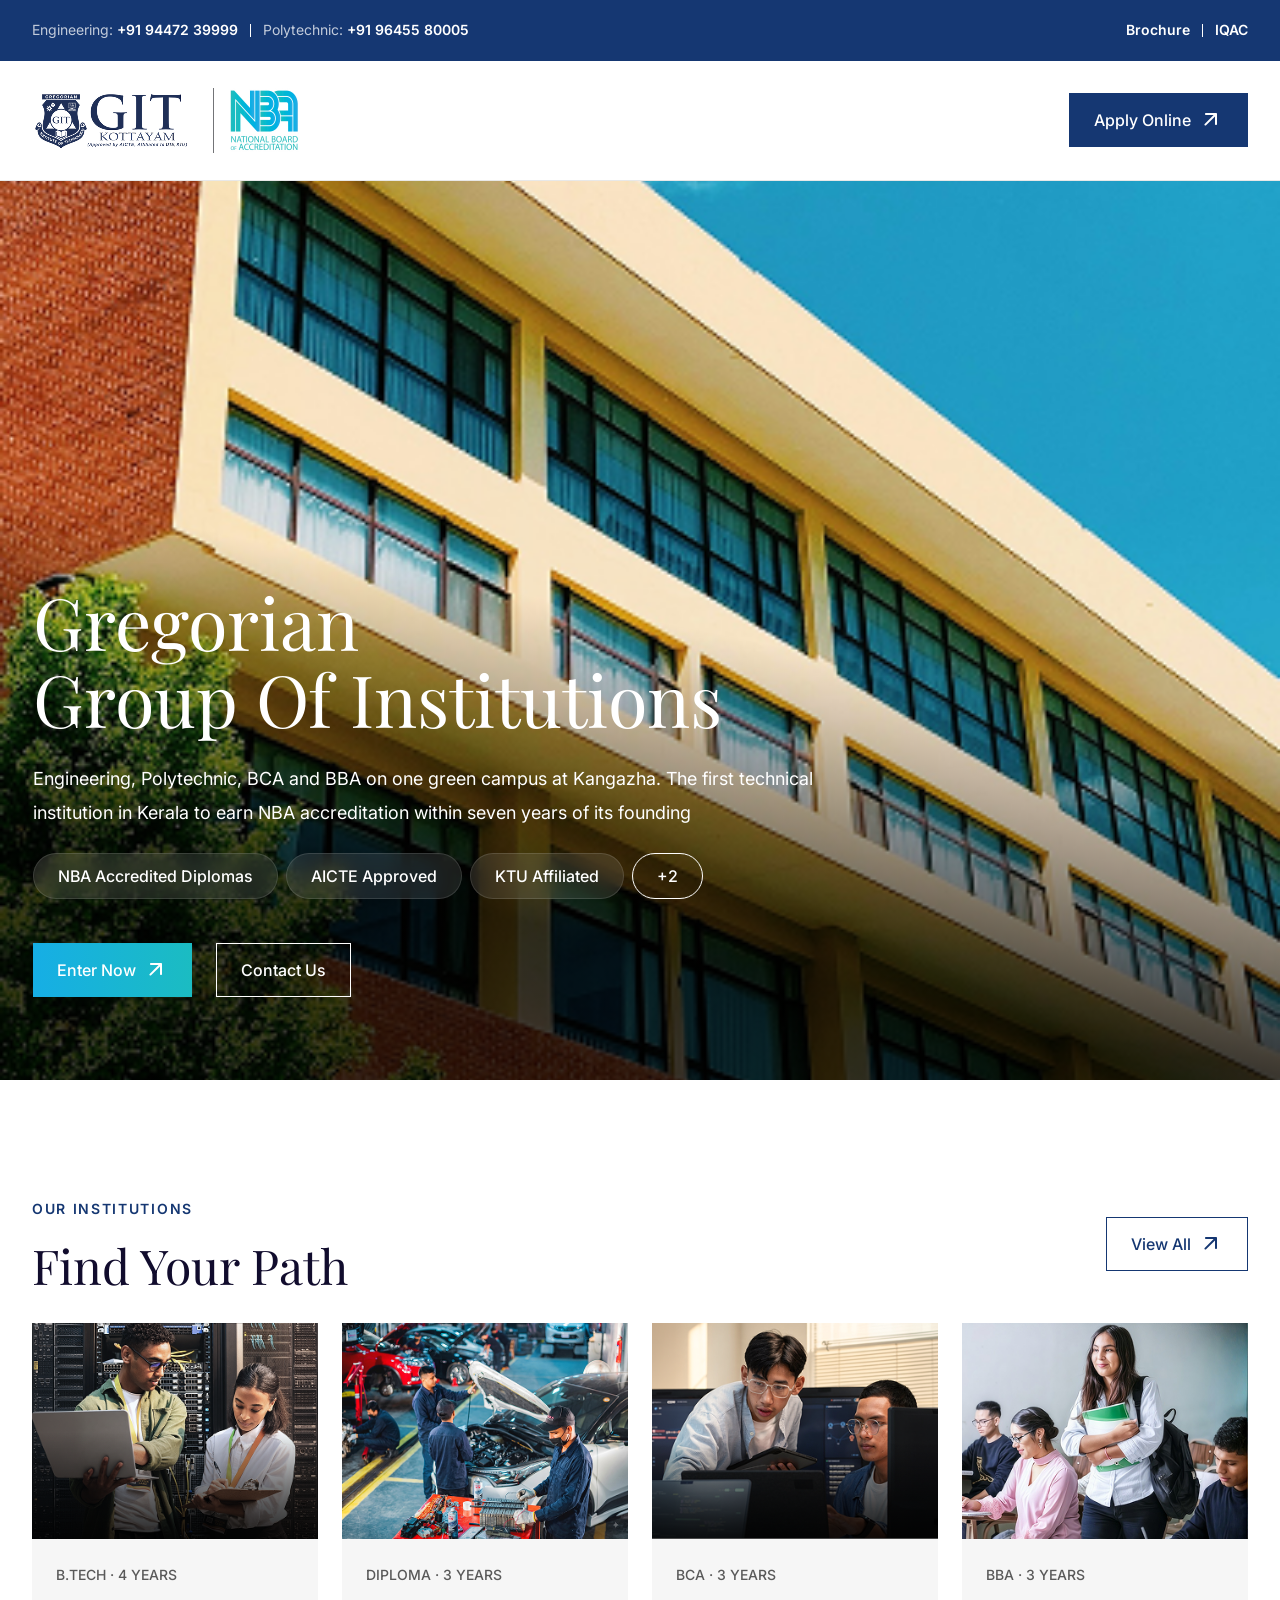
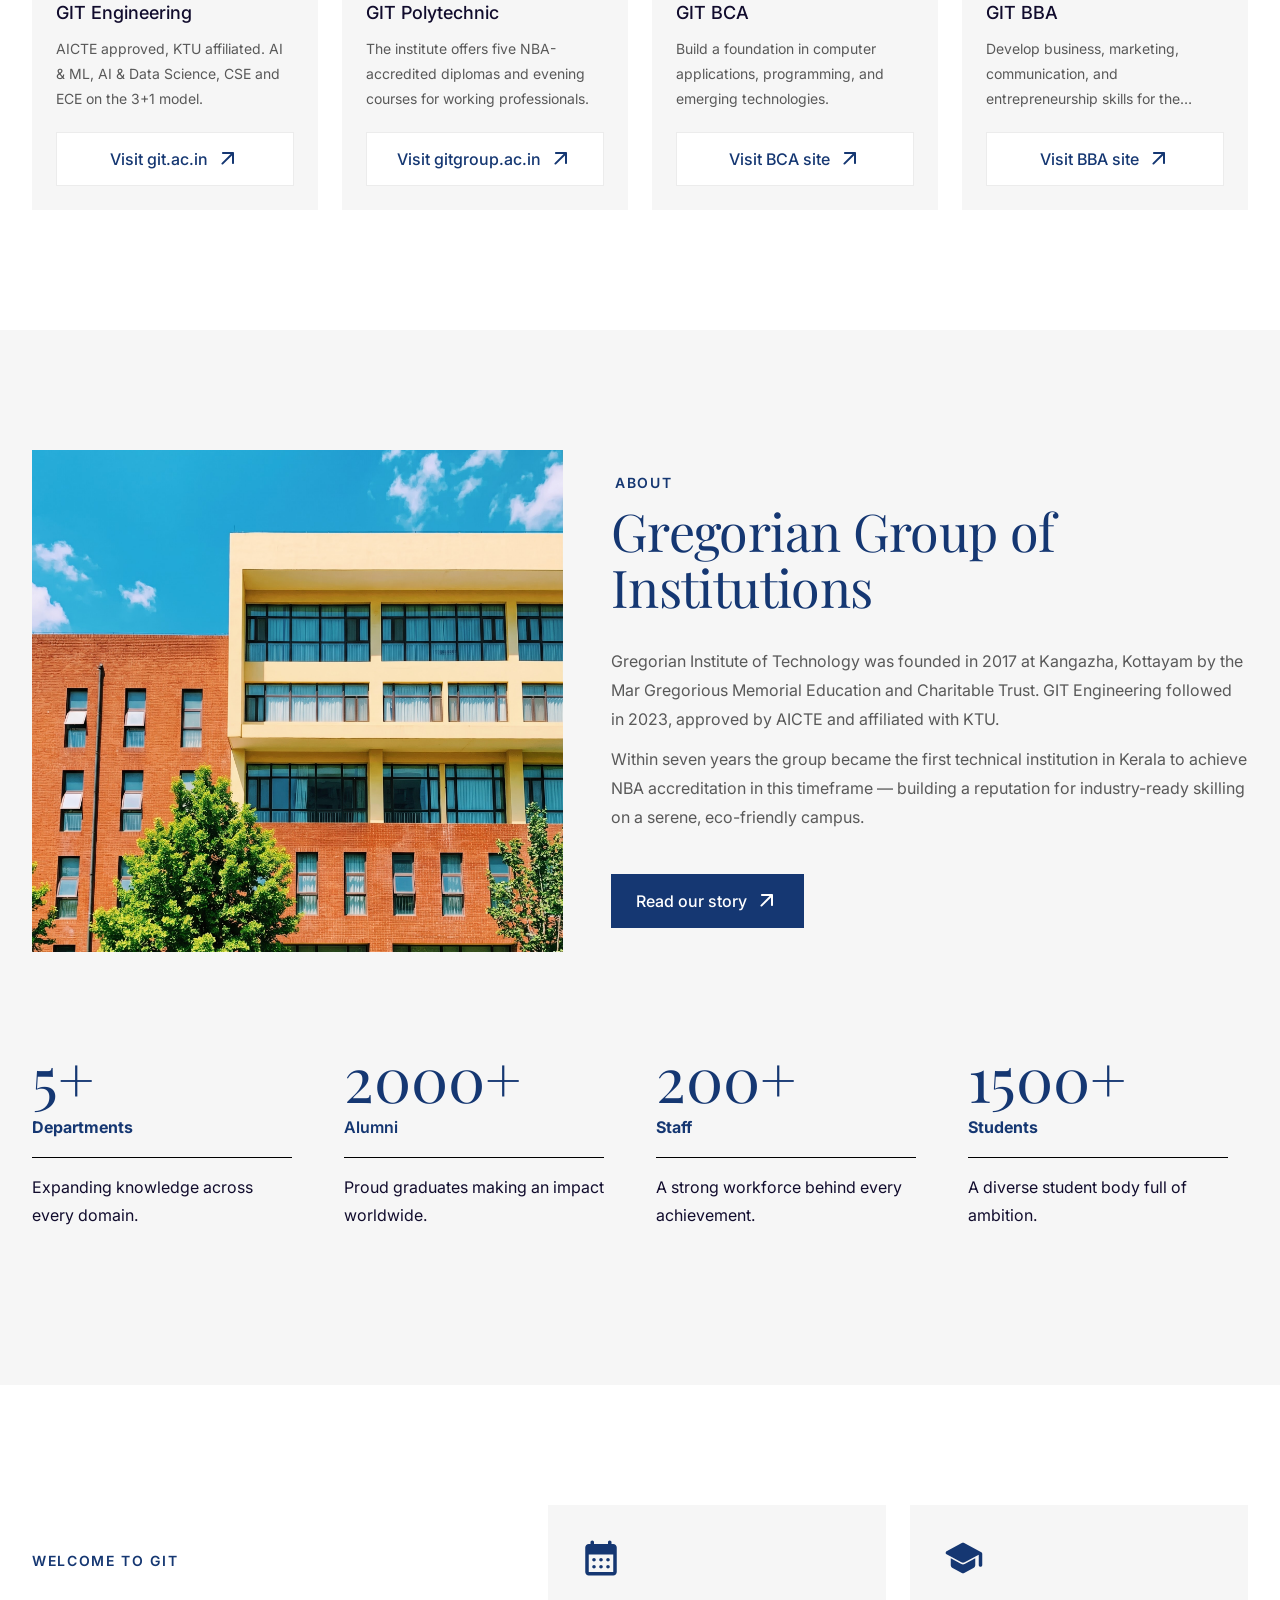
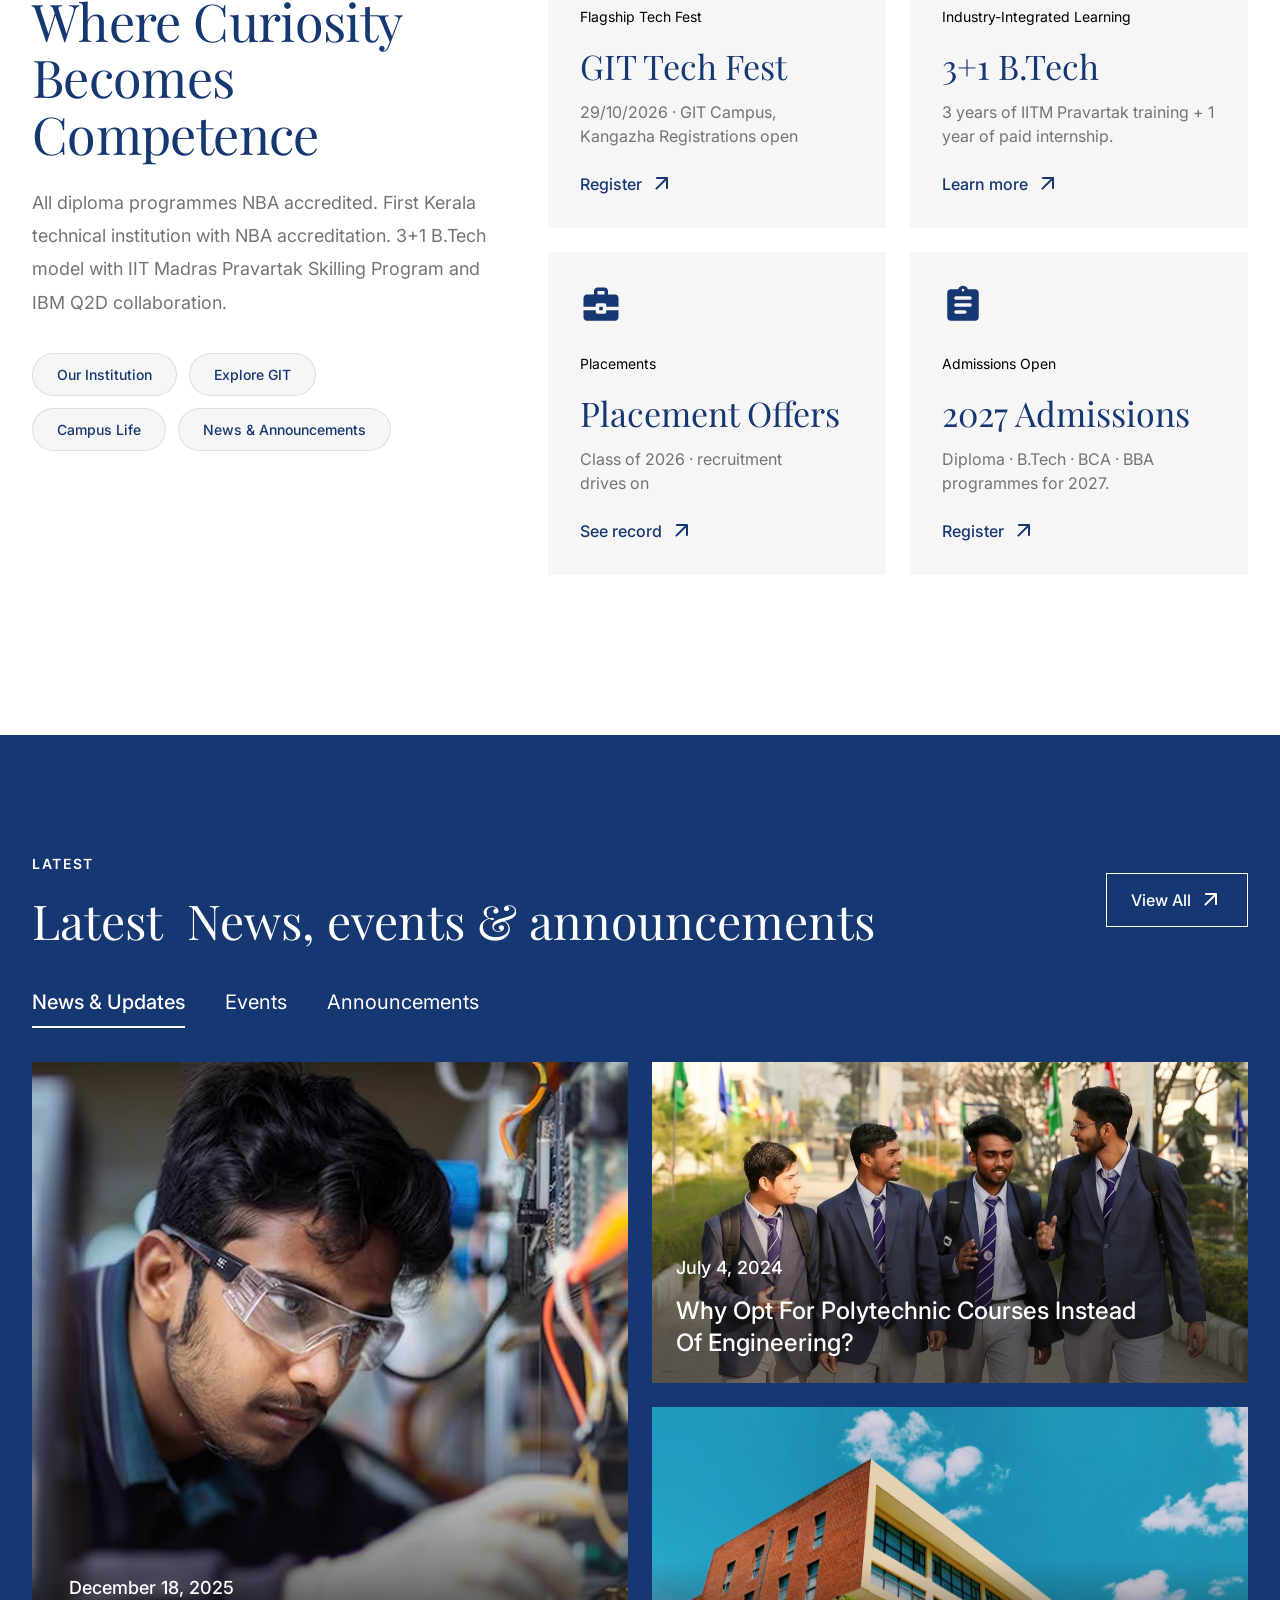
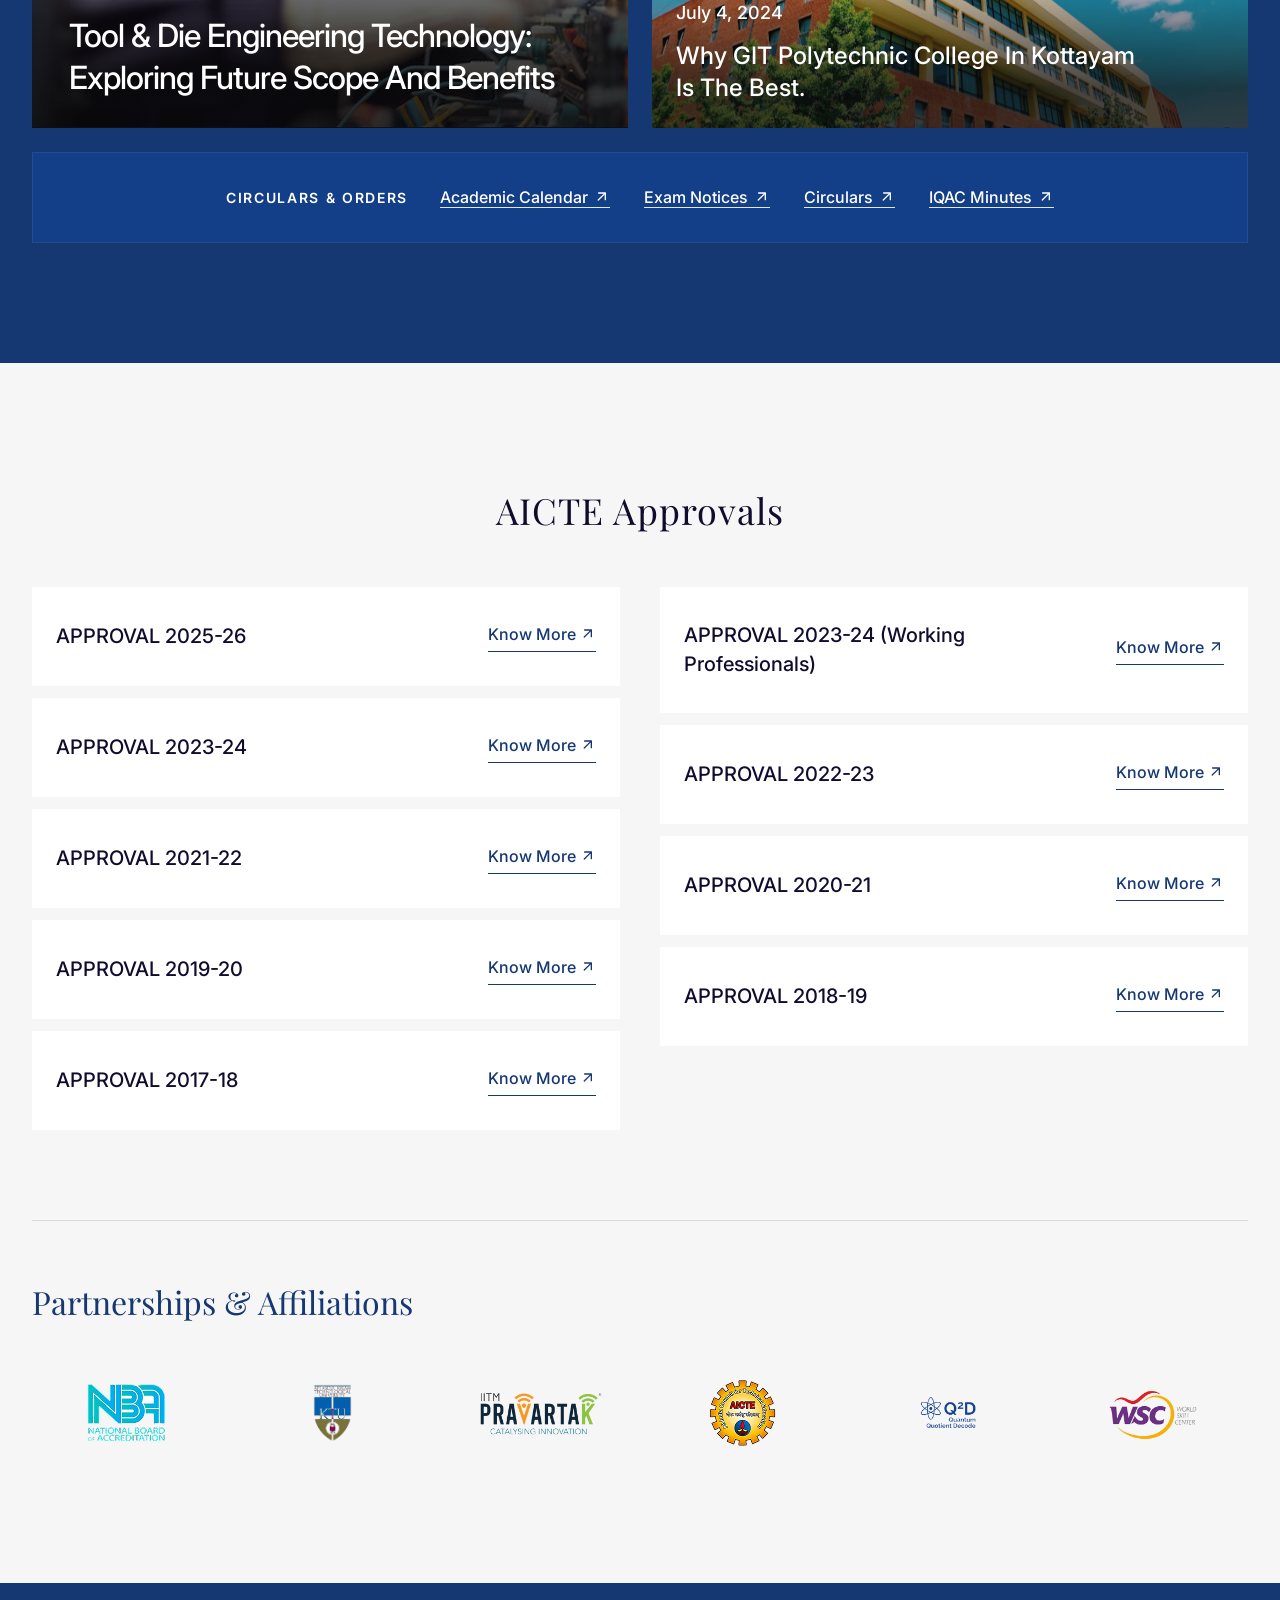
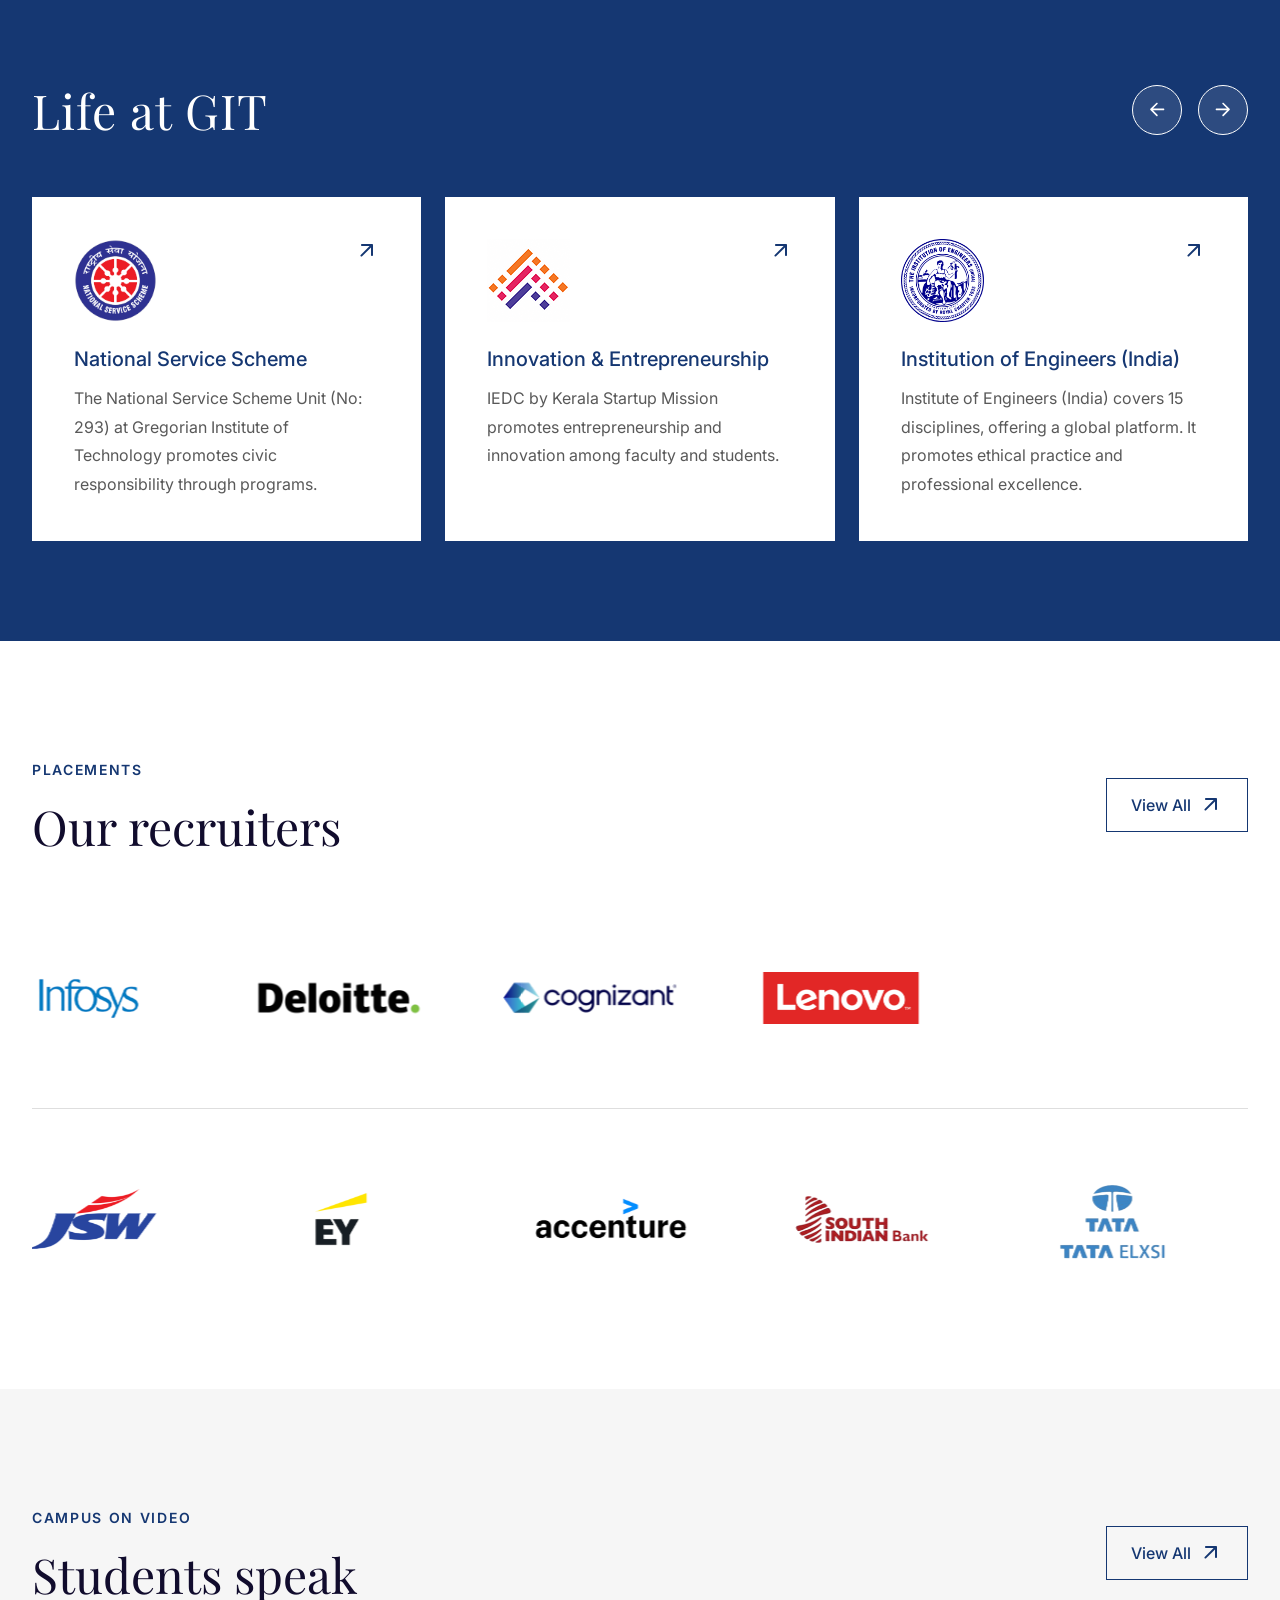
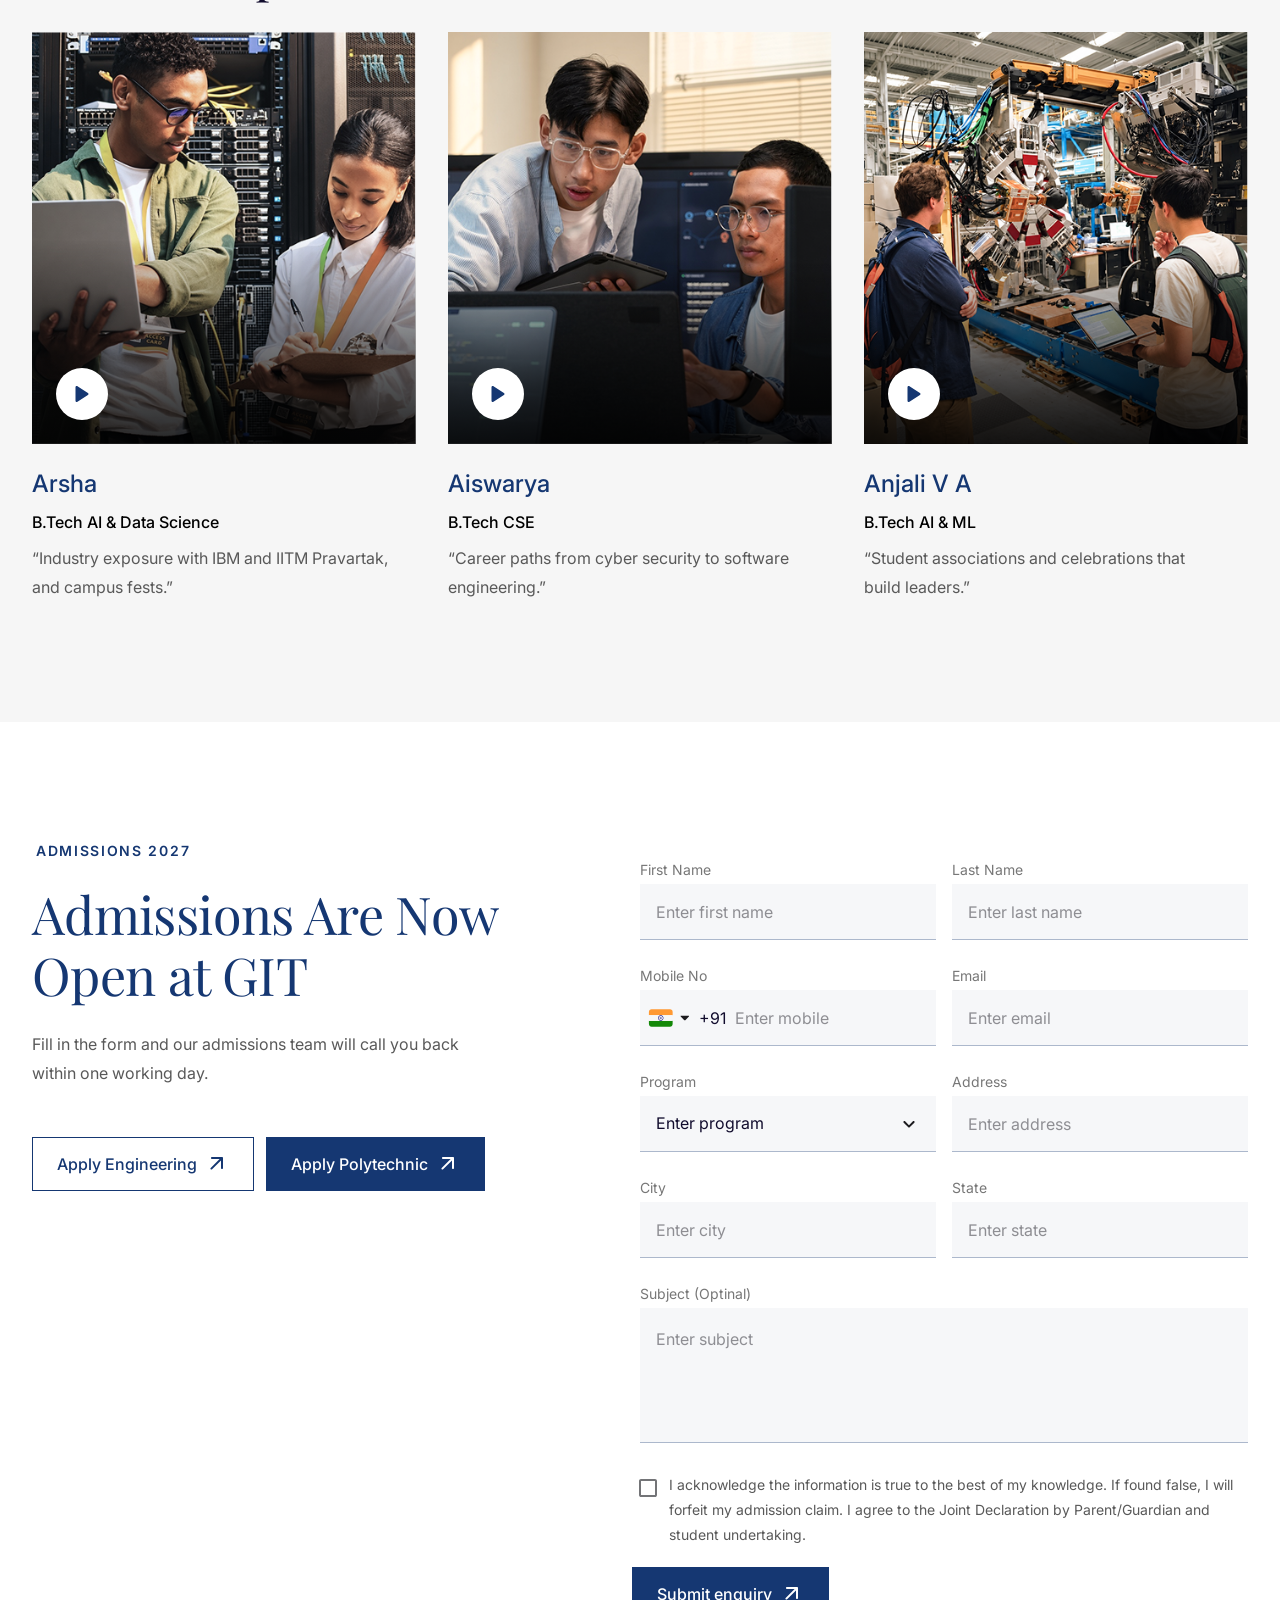
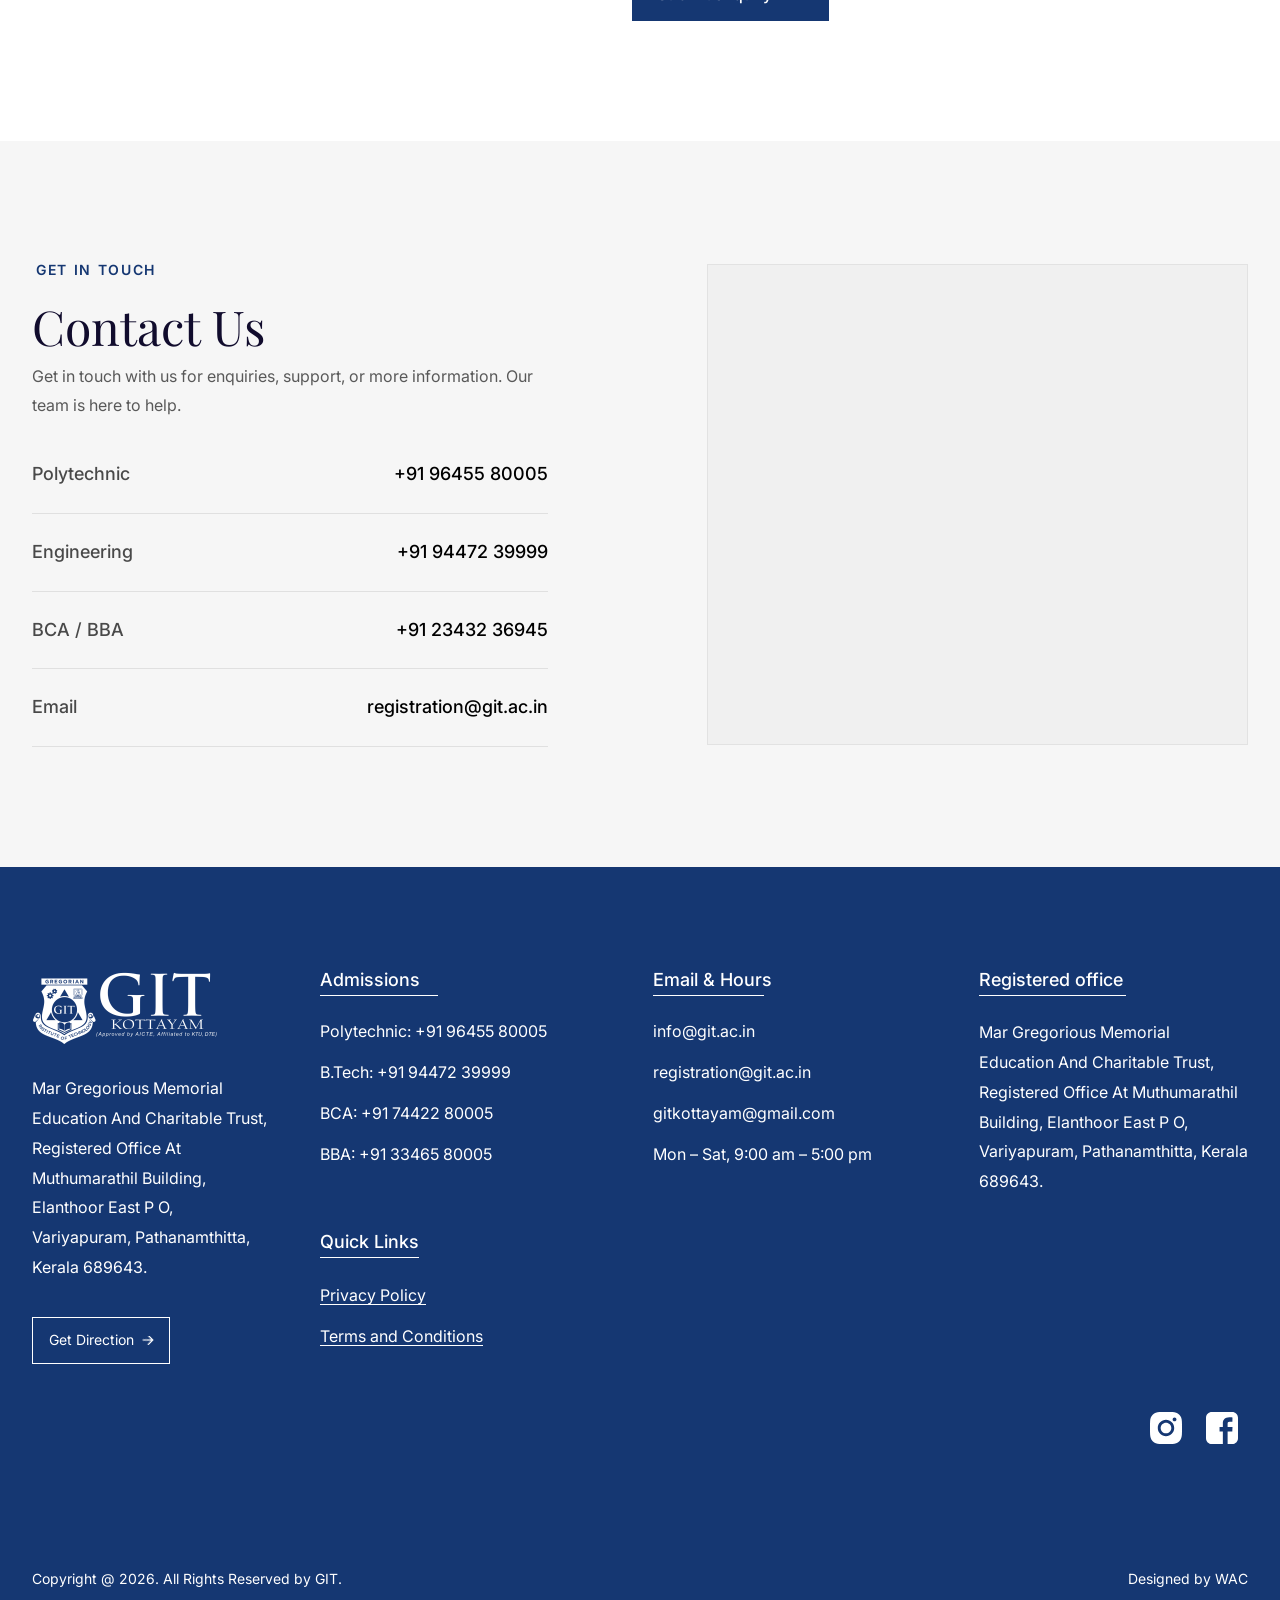
==== index.html @ 8d3e3666 "Initial Commit" ====
<!DOCTYPE html>
<html lang="en">
<head>
  <meta charset="UTF-8">
  <meta name="viewport" content="width=device-width, initial-scale=1.0">
  <title>Gregorian Institute of Technology, Kottayam</title>
  <link rel="icon" type="image/png" sizes="96x96" href="assets/images/favicon.png">
  <link rel="apple-touch-icon" href="assets/images/favicon.png">
  <meta name="description" content="Gregorian Group of Institutions — Engineering, Polytechnic, BCA and BBA on one green campus at Kangazha, Kottayam.">

  <!-- Social share preview (Open Graph + Twitter/X).
       Most platforms need an absolute image URL: when the site is live, change
       "assets/images/og-image.png" to the full address, e.g. https://<your-domain>/assets/images/og-image.png -->
  <meta property="og:type" content="website">
  <meta property="og:site_name" content="Gregorian Institute of Technology, Kottayam">
  <meta property="og:title" content="Gregorian Institute of Technology, Kottayam">
  <meta property="og:description" content="Gregorian Group of Institutions — Engineering, Polytechnic, BCA and BBA on one green campus at Kangazha, Kottayam.">
  <meta property="og:image" content="assets/images/og-image.png">
  <meta property="og:image:type" content="image/png">
  <meta property="og:image:width" content="1200">
  <meta property="og:image:height" content="630">
  <meta property="og:image:alt" content="GIT Kottayam — Gregorian Institute of Technology logo">
  <meta name="twitter:card" content="summary_large_image">
  <meta name="twitter:title" content="Gregorian Institute of Technology, Kottayam">
  <meta name="twitter:description" content="Gregorian Group of Institutions — Engineering, Polytechnic, BCA and BBA on one green campus at Kangazha, Kottayam.">
  <meta name="twitter:image" content="assets/images/og-image.png">
  <meta name="twitter:image:alt" content="GIT Kottayam — Gregorian Institute of Technology logo">

  <link rel="preconnect" href="https://fonts.googleapis.com">
  <link rel="preconnect" href="https://fonts.gstatic.com" crossorigin>
  <link href="https://fonts.googleapis.com/css2?family=Inter:wght@400;500;600;700&family=Playfair+Display:wght@400&display=swap" rel="stylesheet">
  <!-- Swiper (slider library) — CDN; loaded before style.css so project styles win -->
  <link rel="stylesheet" href="https://cdn.jsdelivr.net/npm/swiper@11.1.14/swiper-bundle.min.css" integrity="sha384-IFb872aCXZQb6BKRUHmGn0YHKnFl4ylZjkgVRRyMTEQ5bjo/H6xFUiLJm6opOO66" crossorigin="anonymous">
  <link rel="stylesheet" href="css/style.css">
  <script src="https://cdn.jsdelivr.net/npm/swiper@11.1.14/swiper-bundle.min.js" integrity="sha384-JiF4eFN9V3I2Fry7TzFM3XKdq0P3abiVxpOeHjGz4cwvas+uNg6pFWVmuD6MKXqG" crossorigin="anonymous" defer></script>
  <script src="js/main.js" defer></script>
</head>
<body>

  <!-- ==================== UTILITY BAR ==================== -->
  <div id="utility-bar" class="utility-bar">
    <div class="container utility-bar__inner">
      <ul class="utility-bar__list">
        <li class="utility-bar__item">
          <a href="tel:+919447239999" class="utility-bar__link">
            <span class="utility-bar__muted">Engineering:</span> +91 94472 39999
          </a>
        </li>
        <li class="utility-bar__item">
          <a href="tel:+919645580005" class="utility-bar__link">
            <span class="utility-bar__muted">Polytechnic:</span> +91 96455 80005
          </a>
        </li>
      </ul>
      <ul class="utility-bar__list">
        <li class="utility-bar__item"><a href="#" class="utility-bar__link">Brochure</a></li>
        <li class="utility-bar__item"><a href="#" class="utility-bar__link">IQAC</a></li>
      </ul>
    </div>
  </div>

  <!-- ==================== HEADER (sticky) ==================== -->
  <header id="site-header" class="site-header">
    <div class="site-header__main">
      <div class="container site-header__main-inner">
        <a href="#hero" class="site-header__brand" aria-label="Gregorian Institute of Technology, Kottayam — home">
          <span class="site-header__logo-wrap">
            <img src="assets/images/logo-git-kottayam.png" alt="GIT Kottayam logo" class="site-header__logo" width="170" height="65">
          </span>
          <span class="site-header__nba-wrap">
            <img src="assets/images/logo-nba.png" alt="National Board of Accreditation logo" class="site-header__nba" width="69" height="64">
          </span>
        </a>
        <a href="#admissions" class="button button--primary site-header__button">
          Apply Online
          <span class="icon icon--arrow-outward" aria-hidden="true"></span>
        </a>
      </div>
    </div>
  </header>

  <main>

    <!-- ==================== HERO ==================== -->
    <section id="hero" class="hero-section">
      <div class="hero-section__media" aria-hidden="true">
        <!-- Mobile (≤576px) gets the portrait crop; the browser downloads only the matching file -->
        <picture class="hero-section__picture">
          <source media="(max-width: 576px)" srcset="assets/images/Hero-mobile.png" width="393" height="720">
          <img src="assets/images/hero-campus.png" alt="" class="hero-section__image" width="1920" height="1080">
        </picture>
      </div>
      <div class="container hero-section__container">
        <div class="hero-section__content">
          <h1 class="hero-section__title">Gregorian<br> Group of Institutions</h1>
          <p class="hero-section__description">
            Engineering, Polytechnic, BCA and BBA on one green campus at Kangazha. The first technical institution in Kerala to earn NBA accreditation within seven years of its founding
          </p>
          <ul class="hero-section__chips">
            <li class="chip hero-section__chip">NBA Accredited Diplomas</li>
            <li class="chip hero-section__chip">AICTE Approved</li>
            <li class="chip hero-section__chip">KTU Affiliated</li>
            <li class="chip hero-section__chip hero-section__chip--more">+2</li>
          </ul>
        </div>
        <div class="hero-section__actions">
          <a href="#admissions" class="button button--gradient">
            Enter Now
            <span class="icon icon--arrow-outward" aria-hidden="true"></span>
          </a>
          <a href="#contact" class="button button--outline-light">Contact Us</a>
        </div>
      </div>
    </section>

    <!-- ==================== INSTITUTIONS ==================== -->
    <section id="institutions" class="institutions-section">
      <div class="container">
        <div class="section-header institutions-section__header">
          <div class="section-heading">
            <p class="section-label">Our Institutions</p>
            <h2 class="section-title">Find Your Path</h2>
          </div>
          <a href="#" class="button button--outline section-view-all">
            View All
            <span class="icon icon--arrow-outward" aria-hidden="true"></span>
          </a>
        </div>

        <div class="swiper institutions-section__slider">
          <div class="swiper-wrapper institutions-section__grid">
          <article class="swiper-slide institutions-section__card">
            <a href="https://git.ac.in" class="institutions-section__media institutions-section__media--shade" target="_blank" rel="noopener" tabindex="-1" aria-hidden="true">
              <img src="assets/images/institutions-engineering.png" alt="Engineering students working with a laptop in a server room" class="institutions-section__image institutions-section__image--bottom" loading="lazy">
            </a>
            <div class="institutions-section__body">
              <p class="institutions-section__meta">B.TECH · 4 YEARS</p>
              <h3 class="institutions-section__title">GIT Engineering</h3>
              <p class="institutions-section__description">AICTE approved, KTU affiliated. AI &amp; ML, AI &amp; Data Science, CSE and ECE on the 3+1 model.</p>
            </div>
            <div class="institutions-section__footer">
              <a href="https://git.ac.in" class="button button--block" target="_blank" rel="noopener">
                Visit git.ac.in
                <span class="icon icon--arrow-outward" aria-hidden="true"></span>
              </a>
            </div>
          </article>

          <article class="swiper-slide institutions-section__card">
            <a href="https://gitgroup.ac.in" class="institutions-section__media" target="_blank" rel="noopener" tabindex="-1" aria-hidden="true">
              <img src="assets/images/institutions-polytechnic.jpg" alt="Polytechnic students working on a car engine in a workshop" class="institutions-section__image" loading="lazy">
            </a>
            <div class="institutions-section__body">
              <p class="institutions-section__meta">DIPLOMA · 3 YEARS</p>
              <h3 class="institutions-section__title">GIT Polytechnic</h3>
              <p class="institutions-section__description">The institute offers five NBA-accredited diplomas and evening courses for working professionals.</p>
            </div>
            <div class="institutions-section__footer">
              <a href="https://gitgroup.ac.in" class="button button--block" target="_blank" rel="noopener">
                Visit gitgroup.ac.in
                <span class="icon icon--arrow-outward" aria-hidden="true"></span>
              </a>
            </div>
          </article>

          <article class="swiper-slide institutions-section__card">
            <a href="#" class="institutions-section__media institutions-section__media--shade-strong" tabindex="-1" aria-hidden="true">
              <img src="assets/images/institutions-bca.png" alt="BCA students collaborating at a computer" class="institutions-section__image institutions-section__image--bottom" loading="lazy">
            </a>
            <div class="institutions-section__body">
              <p class="institutions-section__meta">BCA · 3 YEARS</p>
              <h3 class="institutions-section__title">GIT BCA</h3>
              <p class="institutions-section__description">Build a foundation in computer applications, programming, and emerging technologies.</p>
            </div>
            <div class="institutions-section__footer">
              <a href="#" class="button button--block">
                Visit BCA site
                <span class="icon icon--arrow-outward" aria-hidden="true"></span>
              </a>
            </div>
          </article>

          <article class="swiper-slide institutions-section__card">
            <a href="#" class="institutions-section__media" tabindex="-1" aria-hidden="true">
              <img src="assets/images/institutions-bba.png" alt="BBA students in a classroom" class="institutions-section__image institutions-section__image--right" loading="lazy">
            </a>
            <div class="institutions-section__body">
              <p class="institutions-section__meta">BBA · 3 YEARS</p>
              <h3 class="institutions-section__title">GIT BBA</h3>
              <p class="institutions-section__description">Develop business, marketing, communication, and entrepreneurship skills for the professional world.</p>
            </div>
            <div class="institutions-section__footer">
              <a href="#" class="button button--block">
                Visit BBA site
                <span class="icon icon--arrow-outward" aria-hidden="true"></span>
              </a>
            </div>
          </article>
          </div>
        </div>

        <!-- Mobile only (≤576px): View All sits below the cards, full width -->
        <a href="#" class="button button--outline section-view-all section-view-all--bottom">
          View All
          <span class="icon icon--arrow-outward" aria-hidden="true"></span>
        </a>
      </div>
    </section>

    <!-- ==================== ABOUT ==================== -->
    <section id="about" class="about-section">
      <div class="container about-section__container">
        <div class="about-section__intro">
          <div class="about-section__media">
            <img src="assets/images/about-campus.jpg" alt="GIT campus building with brick and cream facade" class="about-section__image" loading="lazy">
          </div>
          <div class="about-section__story">
            <div class="about-section__text">
              <div class="about-section__heading">
                <p class="section-label">About</p>
                <h2 class="display-title about-section__title">Gregorian Group of Institutions</h2>
              </div>
              <div class="about-section__paragraphs">
                <p class="section-description">Gregorian Institute of Technology was founded in 2017 at Kangazha, Kottayam by the Mar Gregorious Memorial Education and Charitable Trust. GIT Engineering followed in 2023, approved by AICTE and affiliated with KTU.</p>
                <p class="section-description">Within seven years the group became the first technical institution in Kerala to achieve NBA accreditation in this timeframe — building a reputation for industry-ready skilling on a serene, eco-friendly campus.</p>
              </div>
            </div>
            <a href="#" class="button button--primary">
              Read our story
              <span class="icon icon--arrow-outward" aria-hidden="true"></span>
            </a>
          </div>
        </div>

        <ul class="about-section__stats">
          <li class="about-section__stat">
            <p class="about-section__stat-value">5+</p>
            <p class="about-section__stat-label">Departments</p>
            <p class="about-section__stat-text">Expanding knowledge across every domain.</p>
          </li>
          <li class="about-section__stat">
            <p class="about-section__stat-value">2000+</p>
            <p class="about-section__stat-label about-section__stat-label--semibold">Alumni</p>
            <p class="about-section__stat-text">Proud graduates making an impact worldwide.</p>
          </li>
          <li class="about-section__stat">
            <p class="about-section__stat-value">200+</p>
            <p class="about-section__stat-label">Staff</p>
            <p class="about-section__stat-text">A strong workforce behind every achievement.</p>
          </li>
          <li class="about-section__stat">
            <p class="about-section__stat-value">1500+</p>
            <p class="about-section__stat-label">Students</p>
            <p class="about-section__stat-text">A diverse student body full of ambition.</p>
          </li>
        </ul>
      </div>
    </section>

    <!-- ==================== WELCOME ==================== -->
    <section id="welcome" class="welcome-section">
      <div class="container welcome-section__container">
        <div class="welcome-section__content">
          <div class="welcome-section__heading">
            <p class="section-label">Welcome to GIT</p>
            <div class="welcome-section__text">
              <h2 class="display-title welcome-section__title">Where Curiosity Becomes Competence</h2>
              <p class="section-description welcome-section__description">All diploma programmes NBA accredited. First Kerala technical institution with NBA accreditation. 3+1 B.Tech model with IIT Madras Pravartak Skilling Program and IBM Q2D collaboration.</p>
            </div>
          </div>
          <ul class="welcome-section__links">
            <li><a href="#about" class="chip welcome-section__chip">Our Institution</a></li>
            <li><a href="#institutions" class="chip welcome-section__chip">Explore GIT</a></li>
            <li><a href="#campus-life" class="chip welcome-section__chip">Campus Life</a></li>
            <li><a href="#news" class="chip welcome-section__chip">News &amp; Announcements</a></li>
          </ul>
        </div>

        <div class="welcome-section__grid">
          <a href="#" class="welcome-section__card">
            <img src="assets/icons/calendar-month.svg" alt="" class="welcome-section__icon" width="42" height="42">
            <div class="welcome-section__card-text">
              <p class="welcome-section__card-label">Flagship Tech Fest</p>
              <h3 class="welcome-section__card-title">GIT Tech Fest</h3>
              <p class="welcome-section__card-description">29/10/2026 · GIT Campus, Kangazha Registrations open</p>
            </div>
            <span class="text-button">
              Register
              <span class="icon icon--arrow-outward" aria-hidden="true"></span>
            </span>
          </a>
          <a href="#" class="welcome-section__card">
            <img src="assets/icons/school.svg" alt="" class="welcome-section__icon" width="42" height="42">
            <div class="welcome-section__card-text">
              <p class="welcome-section__card-label">Industry-Integrated Learning</p>
              <h3 class="welcome-section__card-title">3+1 B.Tech</h3>
              <p class="welcome-section__card-description">3 years of IITM Pravartak training + 1 year of paid internship.</p>
            </div>
            <span class="text-button">
              Learn more
              <span class="icon icon--arrow-outward" aria-hidden="true"></span>
            </span>
          </a>
          <a href="#recruiters" class="welcome-section__card">
            <img src="assets/icons/business-center.svg" alt="" class="welcome-section__icon" width="42" height="42">
            <div class="welcome-section__card-text">
              <p class="welcome-section__card-label">Placements</p>
              <h3 class="welcome-section__card-title">Placement Offers</h3>
              <p class="welcome-section__card-description welcome-section__card-description--narrow">Class of 2026 · recruitment drives on</p>
            </div>
            <span class="text-button">
              See record
              <span class="icon icon--arrow-outward" aria-hidden="true"></span>
            </span>
          </a>
          <a href="#admissions" class="welcome-section__card">
            <img src="assets/icons/assignment.svg" alt="" class="welcome-section__icon" width="42" height="42">
            <div class="welcome-section__card-text">
              <p class="welcome-section__card-label">Admissions Open</p>
              <h3 class="welcome-section__card-title">2027 Admissions</h3>
              <p class="welcome-section__card-description">Diploma · B.Tech · BCA · BBA programmes for 2027.</p>
            </div>
            <span class="text-button">
              Register
              <span class="icon icon--arrow-outward" aria-hidden="true"></span>
            </span>
          </a>
        </div>
      </div>
    </section>

    <!-- ==================== NEWS ==================== -->
    <section id="news" class="news-section">
      <div class="container news-section__container">
        <div class="news-section__main">
          <div class="section-header news-section__header">
            <div class="section-heading">
              <p class="section-label">Latest</p>
              <h2 class="section-title">Latest&nbsp; News, events &amp; announcements</h2>
            </div>
            <a href="#" class="button button--outline-light section-view-all">
              View All
              <span class="icon icon--arrow-outward" aria-hidden="true"></span>
            </a>
          </div>

          <div class="news-section__body">
            <div class="news-section__tabs" role="tablist" aria-label="News categories">
              <button type="button" class="news-section__tab news-section__tab--active" role="tab" id="news-tab-news" aria-selected="true" aria-controls="news-panel-news">News &amp; Updates</button>
              <button type="button" class="news-section__tab" role="tab" id="news-tab-events" aria-selected="false" aria-controls="news-panel-events" tabindex="-1">Events</button>
              <button type="button" class="news-section__tab" role="tab" id="news-tab-announcements" aria-selected="false" aria-controls="news-panel-announcements" tabindex="-1">Announcements</button>
            </div>

            <!-- Panel: News & Updates (content from Figma) -->
            <div class="news-section__grid news-section__panel" role="tabpanel" id="news-panel-news" aria-labelledby="news-tab-news" tabindex="0">
              <a href="#" class="news-section__card news-section__card--featured">
                <img src="assets/images/news-tool-die.png" alt="Student wearing safety glasses working on electronic equipment" class="news-section__image" loading="lazy">
                <span class="news-section__overlay" aria-hidden="true"></span>
                <span class="news-section__card-text">
                  <time class="news-section__date" datetime="2025-12-18">December 18, 2025</time>
                  <span class="news-section__card-title">Tool &amp; Die Engineering Technology: Exploring Future Scope and Benefits</span>
                </span>
              </a>

              <div class="news-section__side">
                <a href="#" class="news-section__card news-section__card--side-top">
                  <img src="assets/images/news-polytechnic-students.jpg" alt="Polytechnic students in uniform walking on campus" class="news-section__image news-section__image--zoom" loading="lazy">
                  <span class="news-section__overlay" aria-hidden="true"></span>
                  <span class="news-section__card-text">
                    <time class="news-section__date" datetime="2024-07-04">July 4, 2024</time>
                    <span class="news-section__card-title">why opt for polytechnic courses instead of engineering?</span>
                  </span>
                </a>
                <a href="#" class="news-section__card news-section__card--side-bottom">
                  <img src="assets/images/news-git-polytechnic-building.jpg" alt="GIT Polytechnic college building under a blue sky" class="news-section__image news-section__image--building" loading="lazy">
                  <span class="news-section__overlay" aria-hidden="true"></span>
                  <span class="news-section__card-text">
                    <time class="news-section__date" datetime="2024-07-04">July 4, 2024</time>
                    <span class="news-section__card-title">Why GIT Polytechnic College in Kottayam is the best.</span>
                  </span>
                </a>
              </div>
            </div>

            <!-- Panel: Events (static placeholder content — replace with real events) -->
            <div class="news-section__grid news-section__panel" role="tabpanel" id="news-panel-events" aria-labelledby="news-tab-events" tabindex="0" hidden>
              <a href="#" class="news-section__card news-section__card--featured">
                <img src="assets/images/institutions-engineering.png" alt="Students working with a laptop in a server room" class="news-section__image" loading="lazy">
                <span class="news-section__overlay" aria-hidden="true"></span>
                <span class="news-section__card-text">
                  <time class="news-section__date" datetime="2026-10-29">October 29, 2026</time>
                  <span class="news-section__card-title">GIT Tech Fest 2026: Registrations Open at GIT Campus, Kangazha</span>
                </span>
              </a>

              <div class="news-section__side">
                <a href="#" class="news-section__card news-section__card--side-top">
                  <img src="assets/images/institutions-bca.png" alt="Students collaborating at a computer" class="news-section__image" loading="lazy">
                  <span class="news-section__overlay" aria-hidden="true"></span>
                  <span class="news-section__card-text">
                    <time class="news-section__date" datetime="2026-09-18">September 18, 2026</time>
                    <span class="news-section__card-title">IBM Q2D industry session for B.Tech students</span>
                  </span>
                </a>
                <a href="#" class="news-section__card news-section__card--side-bottom">
                  <img src="assets/images/students-anjali.png" alt="Students observing an industrial robot in a lab" class="news-section__image" loading="lazy">
                  <span class="news-section__overlay" aria-hidden="true"></span>
                  <span class="news-section__card-text">
                    <time class="news-section__date" datetime="2026-08-22">August 22, 2026</time>
                    <span class="news-section__card-title">IITM Pravartak skilling workshop on automation</span>
                  </span>
                </a>
              </div>
            </div>

            <!-- Panel: Announcements (static placeholder content — replace with real notices) -->
            <div class="news-section__grid news-section__panel" role="tabpanel" id="news-panel-announcements" aria-labelledby="news-tab-announcements" tabindex="0" hidden>
              <a href="#admissions" class="news-section__card news-section__card--featured">
                <img src="assets/images/about-campus.jpg" alt="GIT campus building with brick and cream facade" class="news-section__image" loading="lazy">
                <span class="news-section__overlay" aria-hidden="true"></span>
                <span class="news-section__card-text">
                  <time class="news-section__date" datetime="2026-11-01">November 1, 2026</time>
                  <span class="news-section__card-title">Admissions 2027 are open: Diploma, B.Tech, BCA and BBA</span>
                </span>
              </a>

              <div class="news-section__side">
                <a href="#" class="news-section__card news-section__card--side-top">
                  <img src="assets/images/institutions-bba.png" alt="Students in a classroom" class="news-section__image" loading="lazy">
                  <span class="news-section__overlay" aria-hidden="true"></span>
                  <span class="news-section__card-text">
                    <time class="news-section__date" datetime="2026-10-12">October 12, 2026</time>
                    <span class="news-section__card-title">Recruitment drives for the Class of 2026 are on</span>
                  </span>
                </a>
                <a href="#" class="news-section__card news-section__card--side-bottom">
                  <img src="assets/images/institutions-polytechnic.jpg" alt="Polytechnic students working on a car engine in a workshop" class="news-section__image" loading="lazy">
                  <span class="news-section__overlay" aria-hidden="true"></span>
                  <span class="news-section__card-text">
                    <time class="news-section__date" datetime="2026-07-15">July 15, 2026</time>
                    <span class="news-section__card-title">All diploma programmes now NBA accredited</span>
                  </span>
                </a>
              </div>
            </div>
          </div>

          <a href="#" class="button button--outline-light section-view-all section-view-all--bottom">
            View All
            <span class="icon icon--arrow-outward" aria-hidden="true"></span>
          </a>
        </div>

        <div class="news-section__circulars">
          <p class="section-label news-section__circulars-label">Circulars &amp; Orders</p>
          <ul class="news-section__circulars-list">
            <li><a href="#" class="text-link news-section__circular-link">Academic Calendar <span class="icon icon--arrow-outward" aria-hidden="true"></span></a></li>
            <li><a href="#" class="text-link news-section__circular-link">Exam Notices <span class="icon icon--arrow-outward" aria-hidden="true"></span></a></li>
            <li><a href="#" class="text-link news-section__circular-link">Circulars <span class="icon icon--arrow-outward" aria-hidden="true"></span></a></li>
            <li><a href="#" class="text-link news-section__circular-link">IQAC Minutes <span class="icon icon--arrow-outward" aria-hidden="true"></span></a></li>
          </ul>
        </div>
      </div>
    </section>

    <!-- ==================== APPROVALS & PARTNERSHIPS ==================== -->
    <section id="approvals" class="approvals-section">
      <div class="container approvals-section__container">
        <div class="approvals-section__approvals">
          <h2 class="section-title approvals-section__title">AICTE Approvals</h2>
          <div class="approvals-section__columns">
            <ul class="approvals-section__list">
              <li class="approvals-section__item"><h3 class="approvals-section__item-title">APPROVAL 2025-26</h3><a href="#" class="text-link">Know More <span class="icon icon--arrow-outward" aria-hidden="true"></span></a></li>
              <li class="approvals-section__item"><h3 class="approvals-section__item-title">APPROVAL 2023-24</h3><a href="#" class="text-link">Know More <span class="icon icon--arrow-outward" aria-hidden="true"></span></a></li>
              <li class="approvals-section__item"><h3 class="approvals-section__item-title">APPROVAL 2021-22</h3><a href="#" class="text-link">Know More <span class="icon icon--arrow-outward" aria-hidden="true"></span></a></li>
              <li class="approvals-section__item"><h3 class="approvals-section__item-title">APPROVAL 2019-20</h3><a href="#" class="text-link">Know More <span class="icon icon--arrow-outward" aria-hidden="true"></span></a></li>
              <li class="approvals-section__item"><h3 class="approvals-section__item-title">APPROVAL 2017-18</h3><a href="#" class="text-link">Know More <span class="icon icon--arrow-outward" aria-hidden="true"></span></a></li>
            </ul>
            <ul class="approvals-section__list">
              <li class="approvals-section__item"><h3 class="approvals-section__item-title">APPROVAL 2023-24 (Working Professionals)</h3><a href="#" class="text-link">Know More <span class="icon icon--arrow-outward" aria-hidden="true"></span></a></li>
              <li class="approvals-section__item"><h3 class="approvals-section__item-title">APPROVAL 2022-23</h3><a href="#" class="text-link">Know More <span class="icon icon--arrow-outward" aria-hidden="true"></span></a></li>
              <li class="approvals-section__item"><h3 class="approvals-section__item-title">APPROVAL 2020-21</h3><a href="#" class="text-link">Know More <span class="icon icon--arrow-outward" aria-hidden="true"></span></a></li>
              <li class="approvals-section__item"><h3 class="approvals-section__item-title">APPROVAL 2018-19</h3><a href="#" class="text-link">Know More <span class="icon icon--arrow-outward" aria-hidden="true"></span></a></li>
            </ul>
          </div>
        </div>

        <div class="approvals-section__partners">
          <h2 class="approvals-section__partners-title">Partnerships &amp; Affiliations</h2>
          <ul class="approvals-section__logos">
            <li class="logo-frame approvals-section__logo--nba"><img src="assets/images/partner-nba.png" alt="National Board of Accreditation" class="logo-frame__image" loading="lazy"></li>
            <li class="logo-frame approvals-section__logo--ktu"><img src="assets/images/partner-ktu.png" alt="APJ Abdul Kalam Technological University" class="logo-frame__image" loading="lazy"></li>
            <li class="logo-frame approvals-section__logo--iitm"><img src="assets/images/partner-iitm-pravartak.png" alt="IITM Pravartak" class="logo-frame__image" loading="lazy"></li>
            <li class="logo-frame approvals-section__logo--aicte"><img src="assets/images/partner-aicte.png" alt="AICTE" class="logo-frame__image" loading="lazy"></li>
            <li class="logo-frame approvals-section__logo--q2d"><img src="assets/images/partner-q2d.png" alt="Q2D Quantum Quotient Decode" class="logo-frame__image" loading="lazy"></li>
            <li class="logo-frame approvals-section__logo--wsc"><img src="assets/images/partner-wsc.png" alt="World Skill Center" class="logo-frame__image" loading="lazy"></li>
          </ul>
        </div>
      </div>
    </section>

    <!-- ==================== CAMPUS LIFE ==================== -->
    <section id="campus-life" class="campus-life-section">
      <div class="container campus-life-section__container">
        <div class="campus-life-section__header">
          <h2 class="section-title campus-life-section__title">Life at GIT</h2>
          <div class="campus-life-section__controls">
            <button type="button" class="campus-life-section__control campus-life-section__control--prev" aria-label="Previous slide">
              <span class="icon icon--arrow-forward" aria-hidden="true"></span>
            </button>
            <button type="button" class="campus-life-section__control campus-life-section__control--next" aria-label="Next slide">
              <span class="icon icon--arrow-forward" aria-hidden="true"></span>
            </button>
          </div>
        </div>

        <div class="swiper campus-life-section__slider">
          <div class="swiper-wrapper campus-life-section__cards">
          <a href="#" class="swiper-slide campus-life-section__card">
            <span class="campus-life-section__card-top">
              <span class="campus-life-section__logo-wrap">
                <img src="assets/images/life-nss.png" alt="National Service Scheme logo" class="campus-life-section__logo campus-life-section__logo--nss" loading="lazy">
              </span>
              <span class="icon icon--arrow-outward campus-life-section__card-icon" aria-hidden="true"></span>
            </span>
            <span class="campus-life-section__card-text">
              <span class="campus-life-section__card-title">National Service Scheme</span>
              <span class="campus-life-section__card-description">The National Service Scheme Unit (No: 293) at Gregorian Institute of Technology promotes civic responsibility through programs.</span>
            </span>
          </a>
          <a href="#" class="swiper-slide campus-life-section__card">
            <span class="campus-life-section__card-top">
              <span class="campus-life-section__logo-wrap">
                <img src="assets/images/life-iedc.png" alt="IEDC logo" class="campus-life-section__logo campus-life-section__logo--iedc" loading="lazy">
              </span>
              <span class="icon icon--arrow-outward campus-life-section__card-icon" aria-hidden="true"></span>
            </span>
            <span class="campus-life-section__card-text">
              <span class="campus-life-section__card-title">Innovation &amp; Entrepreneurship</span>
              <span class="campus-life-section__card-description">IEDC by Kerala Startup Mission promotes entrepreneurship and innovation among faculty and students.</span>
            </span>
          </a>
          <a href="#" class="swiper-slide campus-life-section__card">
            <span class="campus-life-section__card-top">
              <span class="campus-life-section__logo-wrap">
                <img src="assets/images/life-iei.png" alt="Institution of Engineers (India) emblem" class="campus-life-section__logo campus-life-section__logo--iei" loading="lazy">
              </span>
              <span class="icon icon--arrow-outward campus-life-section__card-icon" aria-hidden="true"></span>
            </span>
            <span class="campus-life-section__card-text">
              <span class="campus-life-section__card-title">Institution of Engineers (India)</span>
              <span class="campus-life-section__card-description">Institute of Engineers (India) covers 15 disciplines, offering a global platform. It promotes ethical practice and professional excellence.</span>
            </span>
          </a>
          <!-- Static placeholder slides — replace with real clubs / chapters -->
          <a href="#" class="swiper-slide campus-life-section__card">
            <span class="campus-life-section__card-top">
              <span class="campus-life-section__logo-wrap campus-life-section__logo-wrap--wide">
                <img src="assets/images/partner-iitm-pravartak.png" alt="IITM Pravartak logo" class="campus-life-section__logo campus-life-section__logo--pravartak" loading="lazy">
              </span>
              <span class="icon icon--arrow-outward campus-life-section__card-icon" aria-hidden="true"></span>
            </span>
            <span class="campus-life-section__card-text">
              <span class="campus-life-section__card-title">IITM Pravartak Skilling</span>
              <span class="campus-life-section__card-description">The 3+1 B.Tech model pairs coursework with IIT Madras Pravartak skilling programs and hands-on industry training.</span>
            </span>
          </a>
          <a href="#" class="swiper-slide campus-life-section__card">
            <span class="campus-life-section__card-top">
              <span class="campus-life-section__logo-wrap campus-life-section__logo-wrap--wide campus-life-section__logo-wrap--q2d">
                <img src="assets/images/partner-q2d.png" alt="Q2D Quantum Quotient Decode logo" class="campus-life-section__logo campus-life-section__logo--q2d" loading="lazy">
              </span>
              <span class="icon icon--arrow-outward campus-life-section__card-icon" aria-hidden="true"></span>
            </span>
            <span class="campus-life-section__card-text">
              <span class="campus-life-section__card-title">IBM Q2D Collaboration</span>
              <span class="campus-life-section__card-description">Students explore emerging technologies through the IBM Q2D collaboration with sessions, projects and mentoring.</span>
            </span>
          </a>
          <a href="#" class="swiper-slide campus-life-section__card">
            <span class="campus-life-section__card-top">
              <span class="campus-life-section__logo-wrap campus-life-section__logo-wrap--wide">
                <img src="assets/images/partner-wsc.png" alt="World Skill Center logo" class="campus-life-section__logo campus-life-section__logo--wsc" loading="lazy">
              </span>
              <span class="icon icon--arrow-outward campus-life-section__card-icon" aria-hidden="true"></span>
            </span>
            <span class="campus-life-section__card-text">
              <span class="campus-life-section__card-title">World Skill Center</span>
              <span class="campus-life-section__card-description">Skill development programs that prepare students for industry certifications and professional careers.</span>
            </span>
          </a>
          </div>
          <!-- Mobile-only slide indicator (bullets generated by Swiper) -->
          <div class="campus-life-section__pagination"></div>
        </div>
      </div>
    </section>

    <!-- ==================== RECRUITERS ==================== -->
    <section id="recruiters" class="recruiters-section">
      <div class="container recruiters-section__container">
        <div class="section-header recruiters-section__header">
          <div class="section-heading">
            <p class="section-label">Placements</p>
            <h2 class="section-title">Our recruiters</h2>
          </div>
          <a href="#" class="button button--outline section-view-all">
            View All
            <span class="icon icon--arrow-outward" aria-hidden="true"></span>
          </a>
        </div>

        <div class="recruiters-section__logos">
          <div class="recruiters-section__marquee" data-marquee-direction="right">
            <ul class="recruiters-section__row">
              <li class="logo-frame recruiters-section__logo--tcs"><img src="assets/images/recruiter-tcs.png" alt="Tata Consultancy Services" class="logo-frame__image" draggable="false"></li>
              <li class="logo-frame recruiters-section__logo--tech-mahindra"><img src="assets/images/recruiter-tech-mahindra.png" alt="Tech Mahindra" class="logo-frame__image" draggable="false"></li>
              <li class="logo-frame recruiters-section__logo--infosys"><img src="assets/images/recruiter-infosys.png" alt="Infosys" class="logo-frame__image" draggable="false"></li>
              <li class="logo-frame recruiters-section__logo--deloitte"><img src="assets/images/recruiter-deloitte.png" alt="Deloitte" class="logo-frame__image" draggable="false"></li>
              <li class="logo-frame recruiters-section__logo--cognizant"><img src="assets/images/recruiter-cognizant.png" alt="Cognizant" class="logo-frame__image" draggable="false"></li>
              <li class="logo-frame recruiters-section__logo--lenovo"><img src="assets/images/recruiter-lenovo.png" alt="Lenovo" class="logo-frame__image" draggable="false"></li>
            </ul>
          </div>
          <hr class="recruiters-section__divider">
          <div class="recruiters-section__marquee" data-marquee-direction="left">
            <ul class="recruiters-section__row">
              <li class="logo-frame recruiters-section__logo--jsw"><img src="assets/images/recruiter-jsw.png" alt="JSW" class="logo-frame__image" draggable="false"></li>
              <li class="logo-frame recruiters-section__logo--ey"><img src="assets/images/recruiter-ey.png" alt="EY" class="logo-frame__image" draggable="false"></li>
              <li class="logo-frame recruiters-section__logo--accenture"><img src="assets/images/recruiter-accenture.png" alt="Accenture" class="logo-frame__image" draggable="false"></li>
              <li class="logo-frame recruiters-section__logo--sib"><img src="assets/images/recruiter-south-indian-bank.png" alt="South Indian Bank" class="logo-frame__image" draggable="false"></li>
              <li class="logo-frame recruiters-section__logo--tata-elxsi"><img src="assets/images/recruiter-tata-elxsi.png" alt="Tata Elxsi" class="logo-frame__image" draggable="false"></li>
              <li class="logo-frame recruiters-section__logo--icici"><img src="assets/images/recruiter-icici-bank.png" alt="ICICI Bank" class="logo-frame__image" draggable="false"></li>
            </ul>
          </div>
        </div>

        <a href="#" class="button button--outline section-view-all section-view-all--bottom">
          View All
          <span class="icon icon--arrow-outward" aria-hidden="true"></span>
        </a>
      </div>
    </section>

    <!-- ==================== TESTIMONIALS (STUDENTS SPEAK) ==================== -->
    <section id="testimonials" class="testimonials-section">
      <div class="container">
        <div class="section-header testimonials-section__header">
          <div class="section-heading">
            <p class="section-label">Campus on Video</p>
            <h2 class="section-title">Students speak</h2>
          </div>
          <a href="#" class="button button--outline section-view-all">
            View All
            <span class="icon icon--arrow-outward" aria-hidden="true"></span>
          </a>
        </div>

        <div class="swiper testimonials-section__slider">
          <div class="swiper-wrapper testimonials-section__grid">
          <article class="swiper-slide testimonials-section__card">
            <div class="testimonials-section__media testimonials-section__media--shade">
              <img src="assets/images/students-arsha.png" alt="Students working in a server room" class="testimonials-section__image" loading="lazy">
              <button type="button" class="testimonials-section__play" aria-label="Play Arsha's video" aria-haspopup="dialog" data-video-src="https://interactive-examples.mdn.mozilla.net/media/cc0-videos/flower.mp4" data-video-title="Arsha">
                <img src="assets/icons/play-button.svg" alt="" width="52" height="52">
              </button>
            </div>
            <div class="testimonials-section__text">
              <h3 class="testimonials-section__name">Arsha</h3>
              <p class="testimonials-section__program">B.Tech AI &amp; Data Science</p>
              <p class="testimonials-section__quote">“Industry exposure with IBM and IITM Pravartak, and campus fests.”</p>
            </div>
          </article>
          <article class="swiper-slide testimonials-section__card">
            <div class="testimonials-section__media testimonials-section__media--shade-strong">
              <img src="assets/images/students-aiswarya.png" alt="Students reviewing code on a tablet" class="testimonials-section__image" loading="lazy">
              <button type="button" class="testimonials-section__play" aria-label="Play Aiswarya's video" aria-haspopup="dialog" data-video-src="https://interactive-examples.mdn.mozilla.net/media/cc0-videos/flower.mp4" data-video-title="Aiswarya">
                <img src="assets/icons/play-button.svg" alt="" width="52" height="52">
              </button>
            </div>
            <div class="testimonials-section__text">
              <h3 class="testimonials-section__name">Aiswarya</h3>
              <p class="testimonials-section__program">B.Tech CSE</p>
              <p class="testimonials-section__quote testimonials-section__quote--narrow">“Career paths from cyber security to software engineering.”</p>
            </div>
          </article>
          <article class="swiper-slide testimonials-section__card">
            <div class="testimonials-section__media testimonials-section__media--shade-strong">
              <img src="assets/images/students-anjali.png" alt="Students observing an industrial robot in a lab" class="testimonials-section__image testimonials-section__image--cover" loading="lazy">
              <button type="button" class="testimonials-section__play" aria-label="Play Anjali V A's video" aria-haspopup="dialog" data-video-src="https://interactive-examples.mdn.mozilla.net/media/cc0-videos/flower.mp4" data-video-title="Anjali V A">
                <img src="assets/icons/play-button.svg" alt="" width="52" height="52">
              </button>
            </div>
            <div class="testimonials-section__text">
              <h3 class="testimonials-section__name">Anjali V A</h3>
              <p class="testimonials-section__program">B.Tech AI &amp; ML</p>
              <p class="testimonials-section__quote testimonials-section__quote--narrower">“Student associations and celebrations that build leaders.”</p>
            </div>
          </article>
          </div>
        </div>

        <a href="#" class="button button--outline section-view-all section-view-all--bottom">
          View All
          <span class="icon icon--arrow-outward" aria-hidden="true"></span>
        </a>
      </div>
    </section>

    <!-- ==================== ADMISSIONS ==================== -->
    <section id="admissions" class="admissions-section">
      <div class="container admissions-section__container">
        <div class="admissions-section__intro">
          <div class="admissions-section__heading">
            <p class="section-label">Admissions 2027</p>
            <h2 class="display-title admissions-section__title">Admissions Are Now Open at GIT</h2>
          </div>
          <p class="section-description admissions-section__description">Fill in the form and our admissions team will call you back within one working day.</p>
          <div class="admissions-section__actions">
            <a href="#" class="button button--outline">
              Apply Engineering
              <span class="icon icon--arrow-outward" aria-hidden="true"></span>
            </a>
            <a href="#" class="button button--primary">
              Apply Polytechnic
              <span class="icon icon--arrow-outward" aria-hidden="true"></span>
            </a>
          </div>
        </div>

        <form class="admissions-section__form" action="#" method="post">
          <div class="admissions-section__fields">
            <div class="form-field">
              <label for="first-name" class="form-field__label">First Name</label>
              <input type="text" id="first-name" name="first_name" class="form-field__control" placeholder="Enter first name" autocomplete="given-name">
            </div>
            <div class="form-field">
              <label for="last-name" class="form-field__label">Last Name</label>
              <input type="text" id="last-name" name="last_name" class="form-field__control" placeholder="Enter last name" autocomplete="family-name">
            </div>
            <div class="form-field">
              <label for="mobile" class="form-field__label">Mobile No</label>
              <div class="form-field__control form-field__control--phone">
                <img src="assets/icons/country-india.svg" alt="India" class="form-field__country" width="55" height="54">
                <span class="form-field__dial-code">+91</span>
                <input type="tel" id="mobile" name="mobile" class="form-field__phone-input" placeholder="Enter mobile" autocomplete="tel-national">
              </div>
            </div>
            <div class="form-field">
              <label for="email" class="form-field__label">Email</label>
              <input type="email" id="email" name="email" class="form-field__control" placeholder="Enter email" autocomplete="email">
            </div>
            <div class="form-field">
              <label for="program" class="form-field__label">Program</label>
              <div class="form-field__select-wrap">
                <select id="program" name="program" class="form-field__control form-field__control--select">
                  <option value="" selected>Enter program</option>
                  <option value="btech">B.Tech</option>
                  <option value="diploma">Diploma</option>
                  <option value="bca">BCA</option>
                  <option value="bba">BBA</option>
                </select>
                <img src="assets/icons/chevron-left.svg" alt="" class="form-field__chevron" width="24" height="24">
              </div>
            </div>
            <div class="form-field">
              <label for="address" class="form-field__label">Address</label>
              <input type="text" id="address" name="address" class="form-field__control" placeholder="Enter address" autocomplete="street-address">
            </div>
            <div class="form-field">
              <label for="city" class="form-field__label">City</label>
              <input type="text" id="city" name="city" class="form-field__control" placeholder="Enter city" autocomplete="address-level2">
            </div>
            <div class="form-field">
              <label for="state" class="form-field__label">State</label>
              <input type="text" id="state" name="state" class="form-field__control" placeholder="Enter state" autocomplete="address-level1">
            </div>
            <div class="form-field form-field--full">
              <label for="subject" class="form-field__label">Subject (Optinal)</label>
              <textarea id="subject" name="subject" class="form-field__control form-field__control--textarea" placeholder="Enter subject"></textarea>
            </div>
          </div>

          <label class="admissions-section__consent">
            <input type="checkbox" name="consent" class="admissions-section__checkbox">
            <span class="admissions-section__checkbox-box" aria-hidden="true">
              <img src="assets/icons/checkbox-outline.svg" alt="" width="18" height="18">
            </span>
            <span class="admissions-section__consent-text">I acknowledge the information is true to the best of my knowledge. If found false, I will forfeit my admission claim. I agree to the Joint Declaration by Parent/Guardian and student undertaking.</span>
          </label>

          <button type="submit" class="button button--primary admissions-section__submit">
            Submit enquiry
            <span class="icon icon--arrow-outward" aria-hidden="true"></span>
          </button>
        </form>
      </div>
    </section>

    <!-- ==================== CONTACT ==================== -->
    <section id="contact" class="contact-section">
      <div class="container contact-section__container">
        <div class="contact-section__info">
          <div class="contact-section__heading">
            <div class="section-heading">
              <p class="section-label">Get in Touch</p>
              <h2 class="section-title">Contact Us</h2>
            </div>
            <p class="section-description contact-section__description">Get in touch with us for enquiries, support, or more information. Our team is here to help.</p>
          </div>
          <dl class="contact-section__list">
            <div class="contact-section__row">
              <dt class="contact-section__term">Polytechnic</dt>
              <dd class="contact-section__value"><a href="tel:+919645580005">+91 96455 80005</a></dd>
            </div>
            <div class="contact-section__row">
              <dt class="contact-section__term">Engineering</dt>
              <dd class="contact-section__value"><a href="tel:+919447239999">+91 94472 39999</a></dd>
            </div>
            <div class="contact-section__row">
              <dt class="contact-section__term">BCA / BBA</dt>
              <dd class="contact-section__value"><a href="tel:+912343236945">+91 23432 36945</a></dd>
            </div>
            <div class="contact-section__row">
              <dt class="contact-section__term">Email</dt>
              <dd class="contact-section__value"><a href="mailto:registration@git.ac.in">registration@git.ac.in</a></dd>
            </div>
          </dl>
        </div>

        <div class="contact-section__map">
          <iframe
            class="contact-section__map-frame"
            src="https://www.google.com/maps?q=Gregorian+Institute+of+Technology,+Kangazha,+Kottayam&amp;z=17&amp;output=embed"
            title="Map showing Gregorian Institute of Technology, Kangazha, Kottayam"
            loading="lazy"
            referrerpolicy="no-referrer-when-downgrade"
            allowfullscreen></iframe>
        </div>
      </div>
    </section>

  </main>

  <!-- ==================== FOOTER ==================== -->
  <footer id="site-footer" class="site-footer">
    <div class="container">
      <div class="site-footer__top">
        <div class="site-footer__brand">
          <img src="assets/images/logo-git-kottayam-white.png" alt="GIT Kottayam" class="site-footer__logo" width="196" height="83" loading="lazy">
          <div class="site-footer__brand-body">
            <address class="site-footer__address site-footer__address--brand">Mar Gregorious Memorial Education And Charitable Trust, Registered Office At Muthumarathil Building, Elanthoor East P O, Variyapuram, Pathanamthitta, Kerala 689643.</address>
            <a href="https://www.google.com/maps/dir/?api=1&amp;destination=Gregorian+Institute+of+Technology,+Kangazha,+Kottayam" class="site-footer__direction" target="_blank" rel="noopener">
              Get Direction
              <span class="icon icon--arrow-outward site-footer__direction-icon" aria-hidden="true"></span>
            </a>
          </div>
        </div>

        <div class="site-footer__nav">
          <div class="site-footer__columns">
            <div class="site-footer__column site-footer__column--admissions">
              <h2 class="site-footer__heading site-footer__heading--admissions">
                <button type="button" class="site-footer__toggle" id="footer-toggle-admissions" aria-controls="footer-panel-admissions" disabled>
                  <span class="site-footer__toggle-label">Admissions</span>
                  <span class="site-footer__toggle-icon" aria-hidden="true"></span>
                </button>
              </h2>
              <div class="site-footer__panel" id="footer-panel-admissions" role="region" aria-labelledby="footer-toggle-admissions">
                <div class="site-footer__panel-inner">
                  <ul class="site-footer__list">
                    <li><a href="tel:+919645580005" class="site-footer__link">Polytechnic: +91 96455 80005</a></li>
                    <li><a href="tel:+919447239999" class="site-footer__link">B.Tech: +91 94472 39999</a></li>
                    <li><a href="tel:+917442280005" class="site-footer__link">BCA: +91 74422 80005</a></li>
                    <li><a href="tel:+913346580005" class="site-footer__link">BBA: +91 33465 80005</a></li>
                  </ul>
                </div>
              </div>
            </div>
            <div class="site-footer__column site-footer__column--email">
              <h2 class="site-footer__heading site-footer__heading--email">
                <button type="button" class="site-footer__toggle" id="footer-toggle-email" aria-controls="footer-panel-email" disabled>
                  <span class="site-footer__toggle-label">Email &amp; Hours</span>
                  <span class="site-footer__toggle-icon" aria-hidden="true"></span>
                </button>
              </h2>
              <div class="site-footer__panel" id="footer-panel-email" role="region" aria-labelledby="footer-toggle-email">
                <div class="site-footer__panel-inner">
                  <ul class="site-footer__list">
                    <li><a href="mailto:info@git.ac.in" class="site-footer__link">info@git.ac.in</a></li>
                    <li><a href="mailto:registration@git.ac.in" class="site-footer__link">registration@git.ac.in</a></li>
                    <li><a href="mailto:gitkottayam@gmail.com" class="site-footer__link">gitkottayam@gmail.com</a></li>
                    <li><span class="site-footer__link">Mon – Sat, 9:00 am – 5:00 pm</span></li>
                  </ul>
                </div>
              </div>
            </div>
            <div class="site-footer__column site-footer__column--office">
              <h2 class="site-footer__heading site-footer__heading--office">
                <button type="button" class="site-footer__toggle" id="footer-toggle-office" aria-controls="footer-panel-office" disabled>
                  <span class="site-footer__toggle-label">Registered office</span>
                  <span class="site-footer__toggle-icon" aria-hidden="true"></span>
                </button>
              </h2>
              <div class="site-footer__panel" id="footer-panel-office" role="region" aria-labelledby="footer-toggle-office">
                <div class="site-footer__panel-inner">
                  <address class="site-footer__address site-footer__address--office">Mar Gregorious Memorial Education And Charitable Trust, Registered Office At Muthumarathil Building, Elanthoor East P O, Variyapuram, Pathanamthitta, Kerala 689643.</address>
                </div>
              </div>
            </div>
            <div class="site-footer__column site-footer__column--quick">
              <h2 class="site-footer__heading site-footer__heading--quick">
                <button type="button" class="site-footer__toggle" id="footer-toggle-quick" aria-controls="footer-panel-quick" disabled>
                  <span class="site-footer__toggle-label">Quick Links</span>
                  <span class="site-footer__toggle-icon" aria-hidden="true"></span>
                </button>
              </h2>
              <div class="site-footer__panel" id="footer-panel-quick" role="region" aria-labelledby="footer-toggle-quick">
                <div class="site-footer__panel-inner">
                  <ul class="site-footer__list">
                    <li><a href="#" class="site-footer__link site-footer__link--underline">Privacy Policy</a></li>
                    <li><a href="#" class="site-footer__link site-footer__link--underline">Terms and Conditions</a></li>
                  </ul>
                </div>
              </div>
            </div>
          </div>

          <ul class="site-footer__social">
            <li><a href="#" class="site-footer__social-link" aria-label="GIT on Instagram"><img src="assets/icons/instagram.svg" alt="" width="32" height="32"></a></li>
            <li><a href="#" class="site-footer__social-link" aria-label="GIT on Facebook"><img src="assets/icons/facebook.svg" alt="" width="32" height="32"></a></li>
          </ul>
        </div>
      </div>

      <div class="site-footer__bottom">
        <p class="site-footer__copyright">Copyright @ 2026. All Rights Reserved by GIT.</p>
        <p class="site-footer__credit">Designed by <a href="https://webandcrafts.com/?utm_source=git.ac.in&amp;utm_medium=referral&amp;utm_campaign=git.ac.in_referral_wac_client" class="site-footer__credit-link" target="_blank" rel="noopener">WAC</a></p>
      </div>
    </div>
  </footer>

  <!-- ==================== VIDEO MODAL (Students speak) ====================
       One shared dialog; main.js loads the clicked button's data-video-src.
       Full screen on mobile (≤576px). -->
  <dialog class="video-modal" aria-label="Student video">
    <div class="video-modal__panel">
      <div class="video-modal__frame">
        <video class="video-modal__video" playsinline preload="metadata"></video>

        <div class="video-modal__controls">
          <button type="button" class="video-modal__button video-modal__button--play" aria-label="Pause video">
            <svg class="video-modal__icon video-modal__icon--pause" viewBox="0 0 24 24" aria-hidden="true"><path d="M7 5h3.5v14H7zM13.5 5H17v14h-3.5z"/></svg>
            <svg class="video-modal__icon video-modal__icon--play" viewBox="0 0 24 24" aria-hidden="true"><path d="M8 5.14v13.72a1 1 0 0 0 1.52.85l10.6-6.86a1 1 0 0 0 0-1.7L9.52 4.29A1 1 0 0 0 8 5.14z"/></svg>
          </button>
          <button type="button" class="video-modal__button video-modal__button--mute" aria-label="Mute video">
            <svg class="video-modal__icon video-modal__icon--sound" viewBox="0 0 24 24" aria-hidden="true"><path d="M4 9v6h4l5 4V5L8 9H4zm12.5 3a4.5 4.5 0 0 0-2.5-4.03v8.05A4.48 4.48 0 0 0 16.5 12zM14 3.23v2.06a7 7 0 0 1 0 13.42v2.06a9 9 0 0 0 0-17.54z"/></svg>
            <svg class="video-modal__icon video-modal__icon--muted" viewBox="0 0 24 24" aria-hidden="true"><path d="M4 9v6h4l5 4V5L8 9H4zm12.59 3L14.3 9.71l1.41-1.41L18 10.59l2.29-2.29 1.41 1.41L19.41 12l2.29 2.29-1.41 1.41L18 13.41l-2.29 2.29-1.41-1.41L16.59 12z"/></svg>
          </button>
        </div>
      </div>

      <button type="button" class="video-modal__button video-modal__close" aria-label="Close video">
        <svg class="video-modal__icon" viewBox="0 0 24 24" aria-hidden="true"><path d="M18.3 5.71 12 12.01l-6.3-6.3-1.41 1.41 6.3 6.3-6.3 6.3 1.41 1.41 6.3-6.3 6.3 6.3 1.41-1.41-6.3-6.3 6.3-6.3z"/></svg>
      </button>
    </div>
  </dialog>

</body>
</html>
---- css/style.css ----
/* ==========================================
   1. GLOBAL VARIABLES / DESIGN TOKENS
   (values extracted from Figma node 130:3985)
========================================== */

:root {
  /* Colors — brand */
  --color-primary: #153772;
  /* navy: buttons, labels, dark sections */
  --color-accent-start: #16aee5;
  /* "Enter Now" gradient */
  --color-accent-end: #1bbcc2;
  --color-white: #ffffff;
  --color-black: #000000;

  /* Colors — text */
  --color-text-heading: #110c2d;
  --color-text-body: #595959;
  --color-text-muted: #737477;
  --color-text-label: #777777;
  --color-text-placeholder: #8e8e93;
  --color-text-white-muted: rgba(255, 255, 255, 0.74);
  --color-text-soft: rgba(0, 0, 0, 0.7);

  /* Colors — surfaces */
  --color-bg-light: #f6f6f6;
  --color-bg-input: #f6f7f9;
  --color-bg-map: #f0f0f0;
  --color-bg-circulars: rgba(16, 86, 206, 0.24);

  /* Colors — borders */
  --color-border-header: #e8e8e8;
  --color-border-logo: #737477;
  --color-border-card-button: #ececec;
  --color-border-input: #acb8cc;
  --color-border-list: #e0e0e0;
  --color-border-map: #e2e2e2;
  --color-border-chip-light: rgba(21, 55, 114, 0.12);
  --color-border-circulars: rgba(226, 230, 238, 0.08);
  --color-border-link-light: #e2e6ee;
  --color-divider: rgba(194, 194, 194, 0.54);

  /* Typography — families */
  --font-primary: "Inter", system-ui, -apple-system, "Segoe UI", Roboto, Arial, sans-serif;
  --font-heading: "Canela Trial", "Canela", "Playfair Display", Georgia, serif;
  --font-display: "Playfair Display", Georgia, serif;

  /* Typography — weights */
  --font-weight-regular: 400;
  --font-weight-medium: 500;
  --font-weight-semibold: 600;
  --font-weight-bold: 700;

  /* Typography — sizes */
  --font-size-xs: 14px;
  --font-size-sm: 16px;
  --font-size-md: 18px;
  --font-size-lg: 20px;
  --font-size-xl: 24px;
  --font-size-hero: 80px;
  --font-size-display: 64px;
  --font-size-section-title: 48px;
  --font-size-stat: 62px;
  --font-size-card-title: 34px;

  /* Typography — line heights */
  --line-height-body: 28.8px;
  --line-height-relaxed: 1.85;
  --line-height-hero: 84px;
  --line-height-display: 1.08;

  /* Letter spacing */
  --tracking-label: 1.68px;
  --tracking-display: -0.64px;

  /* Layout */
  --container-width: 1424px;
  --container-gutter: 40px;
  --section-padding-y: 120px;
  --hero-min-height: 899px;
  --header-height: 120px;
  /* sticky header (used for anchor offset) */

  /* Components */
  --button-height: 54px;
  --button-padding-x: 24px;
  --button-padding-y: 14px;
  --button-gap: 8px;
  --button-font-size: 16px;
  --button-sweep-duration: 0.35s;
  --radius-pill: 100px;
  --radius-circle: 50%;
  --icon-size: 24px;

  /* Logo frames (partners / recruiters) */
  --logo-scale: 1;

  /* Motion */
  --transition-base: 0.2s ease;
}

/* ==========================================
   2. GLOBAL RESET & BASE STYLES
========================================== */

*,
*::before,
*::after {
  box-sizing: border-box;
}

* {
  margin: 0;
  padding: 0;
}

html {
  scroll-behavior: smooth;
  scroll-padding-top: var(--header-height);
  -webkit-text-size-adjust: 100%;
}

body {
  font-family: var(--font-primary);
  font-size: var(--font-size-sm);
  font-weight: var(--font-weight-regular);
  line-height: var(--line-height-body);
  color: var(--color-text-heading);
  background-color: var(--color-white);
  -webkit-font-smoothing: antialiased;
  -moz-osx-font-smoothing: grayscale;
  text-rendering: optimizeLegibility;
}

img,
svg,
iframe {
  display: block;
  max-width: 100%;
}

ul,
ol {
  list-style: none;
}

a {
  color: inherit;
  text-decoration: none;
}

button,
input,
select,
textarea {
  font: inherit;
  color: inherit;
}

button {
  background: none;
  border: 0;
  cursor: pointer;
}

address {
  font-style: normal;
}

h1,
h2,
h3,
h4,
h5,
h6 {
  font-weight: var(--font-weight-regular);
}

:focus-visible {
  outline: 2px solid var(--color-accent-start);
  outline-offset: 2px;
}

/* ==========================================
   3. GLOBAL REUSABLE COMPONENTS
========================================== */

/* --- Container --- */
.container {
  width: 100%;
  max-width: calc(var(--container-width) + var(--container-gutter) * 2);
  margin-inline: auto;
  padding-inline: var(--container-gutter);
}

/* --- Icon (single-colour SVG used as a mask so it follows currentColor) --- */
.icon {
  display: inline-block;
  flex-shrink: 0;
  width: var(--icon-size);
  height: var(--icon-size);
  background-color: currentColor;
  -webkit-mask-position: center;
  mask-position: center;
  -webkit-mask-size: contain;
  mask-size: contain;
  -webkit-mask-repeat: no-repeat;
  mask-repeat: no-repeat;
}

/* Icons are inlined as data URIs: mask-image is fetched in CORS mode, so external
   SVG files are blocked when the page is opened via file://.
   Sources: assets/icons/arrow-outward.svg, arrow-forward.svg */
.icon--arrow-outward {
  --icon-image: url("data:image/svg+xml,%3Csvg xmlns='http://www.w3.org/2000/svg' viewBox='0 0 24 24'%3E%3Cpath d='M16 8.4L7.1 17.3C6.917 17.483 6.683 17.575 6.4 17.575C6.117 17.575 5.883 17.483 5.7 17.3C5.517 17.117 5.425 16.883 5.425 16.6C5.425 16.317 5.517 16.083 5.7 15.9L14.6 7H7C6.717 7 6.479 6.904 6.288 6.713C6.096 6.521 6 6.283 6 6C6 5.717 6.096 5.479 6.288 5.288C6.479 5.096 6.717 5 7 5H17C17.283 5 17.521 5.096 17.713 5.288C17.904 5.479 18 5.717 18 6V16C18 16.283 17.904 16.521 17.713 16.713C17.521 16.904 17.283 17 17 17C16.717 17 16.479 16.904 16.288 16.713C16.096 16.521 16 16.283 16 16V8.4Z'/%3E%3C/svg%3E");
}

.icon--arrow-forward {
  --icon-image: url("data:image/svg+xml,%3Csvg xmlns='http://www.w3.org/2000/svg' viewBox='0 0 20 20'%3E%3Cpath d='M13.988 10.231L3.499 10.231C3.283 10.231 3.092 10.148 2.925 9.981C2.758 9.814 2.675 9.622 2.675 9.406C2.675 9.19 2.758 8.999 2.925 8.832C3.092 8.665 3.283 8.581 3.499 8.581L13.988 8.581L9.51 4.103C9.343 3.936 9.259 3.74 9.259 3.514C9.259 3.288 9.343 3.091 9.51 2.925C9.677 2.758 9.873 2.674 10.099 2.674C10.325 2.674 10.522 2.758 10.688 2.925L16.581 8.817C16.748 8.984 16.831 9.18 16.831 9.406C16.831 9.632 16.748 9.829 16.581 9.996L10.688 15.888C10.522 16.055 10.325 16.139 10.099 16.139C9.873 16.139 9.677 16.055 9.51 15.888C9.343 15.721 9.259 15.525 9.259 15.299C9.259 15.073 9.343 14.877 9.51 14.71L13.988 10.231Z'/%3E%3C/svg%3E");
  -webkit-mask-image: var(--icon-image);
  mask-image: var(--icon-image);
}

/* --- Outward arrow: hover swap (old arrow exits up-right, new one enters from bottom-left) ---
   The span is a clipped viewport; ::before and ::after are two copies of the arrow.
   Only `transform` is animated (GPU-composited) so the motion stays smooth. */
.icon--arrow-outward {
  position: relative;
  background-color: transparent;
  /* Clip all sides; --icon-clip-x lets rotated icons (e.g. footer) overflow sideways */
  clip-path: inset(0 calc(-1 * var(--icon-clip-x, 0px)));
}

.icon--arrow-outward::before,
.icon--arrow-outward::after {
  content: "";
  position: absolute;
  inset: 0;
  background-color: currentColor;
  -webkit-mask: var(--icon-image) center / contain no-repeat;
  mask: var(--icon-image) center / contain no-repeat;
  transform: translate3d(0, 0, 0) rotate(var(--icon-rotate, 0deg));
  backface-visibility: hidden;
  will-change: transform;
}

.icon--arrow-outward::after {
  transform: translate3d(-100%, 100%, 0) rotate(var(--icon-rotate, 0deg));
}

:is(a, button):focus-visible .icon--arrow-outward::before {
  transform: translate3d(100%, -100%, 0) rotate(var(--icon-rotate, 0deg));
}

@media (hover: hover) and (pointer: fine) {
  :is(a, button):hover .icon--arrow-outward::before {
    transform: translate3d(100%, -100%, 0) rotate(var(--icon-rotate, 0deg));
  }
}

:is(a, button):focus-visible .icon--arrow-outward::after {
  transform: translate3d(0, 0, 0) rotate(var(--icon-rotate, 0deg));
}

@media (hover: hover) and (pointer: fine) {
  :is(a, button):hover .icon--arrow-outward::after {
    transform: translate3d(0, 0, 0) rotate(var(--icon-rotate, 0deg));
  }
}

@media (prefers-reduced-motion: no-preference) {

  .icon--arrow-outward::before,
  .icon--arrow-outward::after {
    transition: transform 0.45s cubic-bezier(0.65, 0, 0.35, 1);
  }
}

/* --- Section "View All": header button on tablet/desktop; full-width button
   under the content on mobile (the --bottom copy, shown in the ≤576px block) --- */
.button.section-view-all--bottom {
  display: none;
}

/* --- Section heading group (label + title) --- */
.section-header {
  display: flex;
  align-items: center;
  justify-content: space-between;
  gap: 24px;
  padding-bottom: 34px;
}

.section-heading {
  display: flex;
  flex-direction: column;
  align-items: flex-start;
  gap: 24px;
}

.section-label {
  font-size: var(--font-size-xs);
  font-weight: var(--font-weight-semibold);
  line-height: normal;
  letter-spacing: var(--tracking-label);
  text-transform: uppercase;
  color: var(--section-label-color, var(--color-primary));
}

.section-title {
  font-family: var(--font-heading);
  font-size: var(--section-title-size, var(--font-size-section-title));
  font-weight: var(--font-weight-regular);
  line-height: var(--section-title-line-height, 48px);
  letter-spacing: var(--section-title-tracking, normal);
  color: var(--section-title-color, var(--color-text-heading));
}

.display-title {
  font-family: var(--font-display);
  font-size: var(--font-size-display);
  font-weight: var(--font-weight-regular);
  line-height: var(--display-title-line-height, var(--line-height-display));
  letter-spacing: var(--tracking-display);
  color: var(--display-title-color, var(--color-primary));
}

.section-description {
  font-size: var(--section-description-size, var(--font-size-sm));
  line-height: var(--section-description-line-height, var(--line-height-body));
  color: var(--section-description-color, var(--color-text-body));
}

/* --- Buttons --- */
.button {
  display: inline-flex;
  align-items: center;
  justify-content: center;
  gap: var(--button-gap);
  min-height: var(--button-height);
  padding: var(--button-padding-y) var(--button-padding-x);
  font-size: var(--button-font-size);
  font-weight: var(--font-weight-medium);
  line-height: normal;
  white-space: nowrap;
  color: var(--button-color, var(--color-white));
  background: var(--button-background, transparent);
  border: 1px solid var(--button-border-color, transparent);
  position: relative;
  isolation: isolate;
  overflow: hidden;
  transition: color var(--button-sweep-duration) ease, border-color var(--button-sweep-duration) ease;
}

/* Hover sweep: fill grows left → right on hover, retracts right → left on leave.
   Each variant sets --button-hover-fill / --button-hover-color / --button-hover-border. */
.button::before {
  content: "";
  position: absolute;
  inset: 0;
  z-index: -1;
  background: var(--button-hover-fill, var(--color-primary));
  transform: scaleX(0);
  transform-origin: left center;
  transition: transform var(--button-sweep-duration) ease;
}

.button:focus-visible {
  color: var(--button-hover-color, var(--color-white));
  border-color: var(--button-hover-border, var(--button-border-color, transparent));
}

@media (hover: hover) and (pointer: fine) {
  .button:hover {
    color: var(--button-hover-color, var(--color-white));
    border-color: var(--button-hover-border, var(--button-border-color, transparent));
  }
}

.button:focus-visible::before {
  transform: scaleX(1);
}

@media (hover: hover) and (pointer: fine) {
  .button:hover::before {
    transform: scaleX(1);
  }
}

/* Navy button → white sweep, navy text (border stays navy) */
.button--primary {
  --button-background: var(--color-primary);
  --button-border-color: var(--color-primary);
  --button-color: var(--color-white);
  --button-hover-fill: var(--color-white);
  --button-hover-color: var(--color-primary);
}

/* Navy outline → navy sweep, white text */
.button--outline {
  --button-border-color: var(--color-primary);
  --button-color: var(--color-primary);
  --button-hover-fill: var(--color-primary);
  --button-hover-color: var(--color-white);
}

/* White outline (dark backgrounds) → white sweep, navy text */
.button--outline-light {
  --button-border-color: var(--color-white);
  --button-color: var(--color-white);
  --button-hover-fill: var(--color-white);
  --button-hover-color: var(--color-primary);
}

/* Cyan gradient → navy sweep, white text */
.button--gradient {
  --button-background: linear-gradient(to right, var(--color-accent-start), var(--color-accent-end));
  --button-color: var(--color-white);
  --button-hover-fill: var(--color-primary);
  --button-hover-color: var(--color-white);
  border: 0;
}

/* White card button → navy sweep, white text, navy border */
.button--block {
  --button-background: var(--color-white);
  --button-border-color: var(--color-border-card-button);
  --button-color: var(--color-primary);
  --button-hover-fill: var(--color-primary);
  --button-hover-color: var(--color-white);
  --button-hover-border: var(--color-primary);
  width: 100%;
  min-height: 0;
}

@media (prefers-reduced-motion: reduce) {

  .button,
  .button::before {
    transition: none;
  }
}

/* --- Text button (label + arrow, no frame) --- */
.text-button {
  display: inline-flex;
  align-items: center;
  gap: 8px;
  font-size: var(--font-size-sm);
  font-weight: var(--font-weight-medium);
  line-height: normal;
  color: var(--text-button-color, var(--color-primary));
  transition: opacity var(--transition-base);
}

@media (hover: hover) and (pointer: fine) {
  .text-button:hover {
    opacity: 0.75;
  }
}

/* --- Underlined text link with small arrow --- */
.text-link {
  --icon-size: 16px;
  display: inline-flex;
  align-items: center;
  gap: var(--text-link-gap, 4px);
  padding-bottom: var(--text-link-padding-bottom, 4px);
  font-size: var(--font-size-sm);
  font-weight: var(--font-weight-medium);
  line-height: var(--text-link-line-height, 26px);
  white-space: nowrap;
  color: var(--text-link-color, var(--color-primary));
  border-bottom: 1px solid var(--text-link-border-color, var(--color-primary));
  transition: opacity var(--transition-base);
}

@media (hover: hover) and (pointer: fine) {
  .text-link:hover {
    opacity: 0.75;
  }
}

/* --- Pill chip --- */
.chip {
  display: inline-flex;
  align-items: center;
  justify-content: center;
  padding: 12px 24px;
  font-size: var(--chip-font-size, var(--font-size-sm));
  font-weight: var(--font-weight-medium);
  line-height: normal;
  text-align: center;
  white-space: nowrap;
  color: var(--chip-color, var(--color-white));
  background: var(--chip-background, transparent);
  border: 1px solid var(--chip-border-color, transparent);
  border-radius: var(--radius-pill);
}

/* --- Swiper sliders ---
   Swiper's CSS gives .swiper auto side margins; inside a flex column that turns
   off stretching and the slider sizes to its own content (runaway width).
   An explicit width keeps every slider tied to its container. */
.institutions-section__slider,
.campus-life-section__slider,
.testimonials-section__slider {
  width: 100%;
  min-width: 0;
}

/* --- Logo frame (Figma frame with the logo cropped inside) ---
   Frame: 172.8 × 100 by default (per-logo --logo-frame-width/-height from Figma),
   scaled by --logo-scale on smaller screens. The image is placed with the Figma
   crop values (--logo-x/-y/-width/-height, % of the frame), so the crop scales
   with the frame. The images are the exact source files used in Figma. */
.logo-frame {
  position: relative;
  flex-shrink: 0;
  width: calc(var(--logo-frame-width, 172.8px) * var(--logo-scale));
  height: calc(var(--logo-frame-height, 100px) * var(--logo-scale));
  overflow: hidden;
}

.logo-frame__image {
  position: absolute;
  left: var(--logo-x, 0%);
  top: var(--logo-y, 0%);
  width: var(--logo-width, 100%);
  height: var(--logo-height, 100%);
  max-width: none;
  object-fit: cover;
}

/* ==========================================
   4. HEADER SECTION  (#utility-bar / .utility-bar, #site-header / .site-header)
========================================== */

/* --- Utility bar (scrolls away) --- */
.utility-bar {
  background-color: var(--color-primary);
  color: var(--color-white);
}

.utility-bar__inner {
  display: flex;
  align-items: center;
  justify-content: space-between;
  gap: 12px 24px;
  padding-block: 16px;
}

.utility-bar__list {
  display: flex;
  align-items: center;
  flex-wrap: wrap;
  gap: 0 12px;
}

.utility-bar__item {
  display: flex;
  align-items: center;
  gap: 12px;
  font-size: var(--font-size-xs);
  font-weight: var(--font-weight-semibold);
  line-height: var(--line-height-body);
  text-transform: capitalize;
  white-space: nowrap;
}

.utility-bar__item+.utility-bar__item::before {
  content: "";
  width: 1px;
  height: 13px;
  background-color: var(--color-white);
}

.utility-bar__muted {
  font-weight: var(--font-weight-regular);
  color: var(--color-text-white-muted);
}

@media (hover: hover) and (pointer: fine) {
  .utility-bar__link:hover {
    text-decoration: underline;
  }
}

/* --- Main header bar (sticks to the top on scroll) --- */
.site-header {
  position: sticky;
  top: 0;
  z-index: 100;
}

.site-header__main {
  background-color: var(--color-white);
  border-bottom: 1px solid var(--color-border-header);
}

.site-header__main-inner {
  display: flex;
  align-items: center;
  justify-content: space-between;
  gap: 24px;
  min-height: 119px;
  padding-block: 8px;
}

.site-header__brand {
  display: flex;
  align-items: center;
  flex-shrink: 0;
}

.site-header__logo-wrap {
  padding-right: 11.2px;
  border-right: 1px solid var(--color-border-logo);
}

.site-header__logo {
  width: 170px;
  height: 65px;
  object-fit: contain;
}

.site-header__nba-wrap {
  padding-left: 16px;
}

.site-header__nba {
  width: 69px;
  height: 64px;
  object-fit: contain;
}

/* ==========================================
   5. HERO SECTION  (#hero / .hero-section)
========================================== */

.hero-section {
  position: relative;
  display: flex;
  align-items: flex-end;
  min-height: var(--hero-min-height);
  overflow: hidden;
  color: var(--color-white);
  background-color: var(--color-primary);
}

.hero-section__media {
  position: absolute;
  inset: 0;
}

/* <picture> wrapper fills the media box so the image's 100% height resolves */
.hero-section__picture {
  display: block;
  height: 100%;
}

.hero-section__image {
  width: 100%;
  height: 100%;
  object-fit: cover;
  object-position: 50% 71.7%;
}

.hero-section__media::after {
  content: "";
  position: absolute;
  inset: 0;
  background-image: linear-gradient(11.385deg, rgba(0, 0, 0, 0.76) 22.742%, rgba(0, 0, 0, 0) 51.106%);
}

.hero-section__container {
  position: relative;
  z-index: 1;
  display: flex;
  flex-direction: column;
  gap: 44px;
  padding-top: 120px;
  padding-bottom: 83px;
  padding-left: calc(var(--container-gutter) + 1px);
}

.hero-section__content {
  display: flex;
  flex-direction: column;
  gap: 24px;
  max-width: 896px;
}

.hero-section__title {
  font-family: var(--font-heading);
  font-size: var(--font-size-hero);
  font-weight: var(--font-weight-regular);
  line-height: var(--line-height-hero);
  text-transform: capitalize;
}

.hero-section__description {
  max-width: 801px;
  font-size: var(--font-size-md);
  line-height: var(--line-height-relaxed);
}

.hero-section__chips {
  display: flex;
  flex-wrap: wrap;
  gap: 8px;
  max-width: 852px;
}

/* Figma "Glass" effect, frost radius 10 → CSS blur(10px) (matched visually against Figma render) */
.hero-section__chip {
  --chip-background: rgba(255, 255, 255, 0.1);
  --chip-border-color: rgba(255, 255, 255, 0.12);
  -webkit-backdrop-filter: blur(10px);
  backdrop-filter: blur(10px);
}

.hero-section__chip--more {
  --chip-background: transparent;
  --chip-border-color: var(--color-white);
  -webkit-backdrop-filter: none;
  backdrop-filter: none;
}

.hero-section__actions {
  display: flex;
  flex-wrap: wrap;
  gap: 24px;
}

/* ==========================================
   6. INSTITUTIONS SECTION  (#institutions / .institutions-section)
========================================== */

.institutions-section {
  padding-block: var(--section-padding-y);
  background-color: var(--color-white);
}

/* Desktop: 4-column grid (Figma). ≤1199.98px: Swiper slider (see js/main.js).
   The grid is also the no-JS fallback; Swiper's flex track only applies once initialised. */
.institutions-section__grid {
  display: grid;
  grid-template-columns: repeat(4, minmax(0, 1fr));
  gap: 24px;
}

.institutions-section__slider.swiper-initialized .institutions-section__grid {
  display: flex;
  gap: 0;
}

.institutions-section__card.swiper-slide {
  height: auto;
}

.institutions-section__card {
  display: flex;
  flex-direction: column;
  background-color: var(--color-bg-light);
}

.institutions-section__media {
  position: relative;
  aspect-ratio: 320.71 / 242.91;
  overflow: hidden;
}

.institutions-section__media--shade::after,
.institutions-section__media--shade-strong::after {
  content: "";
  position: absolute;
  inset: 0;
  background-image: linear-gradient(to bottom, rgba(4, 4, 4, 0) 50.266%, rgba(0, 0, 0, 0.6));
}

.institutions-section__media--shade-strong::after {
  background-image: linear-gradient(to bottom, rgba(0, 0, 0, 0) 54.771%, rgba(0, 0, 0, 0.67));
}

.institutions-section__image {
  width: 100%;
  height: 100%;
  object-fit: cover;
  transition: transform 0.6s cubic-bezier(0.22, 1, 0.36, 1);
}

a.institutions-section__media {
  display: block;
  color: inherit;
}

/* Image link: slow zoom-in on hover (pointer devices only). The card's
   media box clips the scaled image so the card size never changes. */
@media (hover: hover) and (pointer: fine) {

  .institutions-section__media:hover .institutions-section__image,
  .institutions-section__card:has(.button:hover) .institutions-section__image {
    transform: scale(1.06);
  }
}

@media (prefers-reduced-motion: reduce) {
  .institutions-section__image {
    transition: none;
  }
}

.institutions-section__image--bottom {
  object-position: center bottom;
}

.institutions-section__image--right {
  object-position: 100% 0;
}

.institutions-section__body {
  display: flex;
  flex-direction: column;
  padding: 20px 24px;
  max-width: calc(283px + 48px);
}

.institutions-section__meta {
  margin-bottom: 6px;
  font-size: var(--font-size-xs);
  font-weight: var(--font-weight-medium);
  line-height: 32px;
  color: var(--color-text-body);
}

.institutions-section__title {
  margin-bottom: 8px;
  font-size: var(--font-size-md);
  font-weight: var(--font-weight-medium);
  line-height: 32px;
  color: var(--color-text-heading);
}

.institutions-section__description {
  display: -webkit-box;
  -webkit-box-orient: vertical;
  -webkit-line-clamp: 3;
  line-clamp: 3;
  overflow: hidden;
  font-size: var(--font-size-xs);
  line-height: 24.8px;
  color: var(--color-text-body);
}

.institutions-section__footer {
  margin-top: auto;
  padding: 0 24px 24px;
}

/* ==========================================
   7. ABOUT SECTION  (#about / .about-section)
========================================== */

.about-section {
  padding-block: var(--section-padding-y);
  background-color: var(--color-bg-light);
}

.about-section__container {
  display: flex;
  flex-direction: column;
  gap: 60px;
}

.about-section__intro {
  display: flex;
  align-items: center;
  gap: 80px;
}

.about-section__media {
  flex: 1 1 0;
  min-width: 0;
  height: 502px;
}

.about-section__image {
  width: 100%;
  height: 100%;
  object-fit: cover;
}

.about-section__story {
  display: flex;
  flex-direction: column;
  align-items: flex-start;
  gap: 42px;
  flex: 0 1 637px;
  min-width: 0;
}

.about-section__text {
  display: flex;
  flex-direction: column;
  gap: 32px;
}

.about-section__heading {
  display: flex;
  flex-direction: column;
  align-items: flex-start;
  gap: 12px;
}

.about-section__heading .section-label {
  padding-inline: 4px;
}

.about-section__title {
  max-width: 544px;
}

.about-section__paragraphs {
  display: flex;
  flex-direction: column;
  gap: 12px;
}

.about-section__stats {
  display: flex;
  align-items: flex-start;
  justify-content: space-between;
}

.about-section__stat {
  width: 300px;
  padding: 35px 40px 35px 0;
}

.about-section__stat:last-child {
  width: 260px;
  padding-right: 0;
}

.about-section__stat-value {
  margin-bottom: 4px;
  font-family: var(--font-heading);
  font-size: var(--font-size-stat);
  line-height: var(--font-size-stat);
  white-space: nowrap;
  color: var(--color-primary);
  font-variant-numeric: tabular-nums;
  /* equal-width digits keep the counter from jittering */
}

.about-section__stat-label {
  font-weight: var(--font-weight-bold);
  line-height: var(--line-height-body);
  color: var(--color-primary);
}

.about-section__stat-label--semibold {
  font-weight: var(--font-weight-semibold);
}

.about-section__stat-text {
  max-width: 260px;
  margin-top: 15px;
  padding-top: 15px;
  border-top: 1px solid var(--color-black);
  line-height: var(--line-height-body);
  color: var(--color-text-heading);
}

/* ==========================================
   8. WELCOME SECTION  (#welcome / .welcome-section)
========================================== */

.welcome-section {
  padding-block: var(--section-padding-y);
  background-color: var(--color-white);
}

.welcome-section__container {
  display: flex;
  align-items: flex-start;
  gap: 60px;
}

.welcome-section__content {
  display: flex;
  flex-direction: column;
  gap: 34px;
  flex: 1 1 0;
  min-width: 0;
  min-height: 710px;
  padding-block: 47px;
}

.welcome-section__heading,
.welcome-section__text {
  display: flex;
  flex-direction: column;
  gap: 24px;
}

.welcome-section__description {
  --section-description-size: var(--font-size-md);
  --section-description-line-height: var(--line-height-relaxed);
  --section-description-color: var(--color-text-muted);
  max-width: 620px;
}

.welcome-section__links {
  display: flex;
  flex-wrap: wrap;
  gap: 12px;
  max-width: 427px;
}

.welcome-section__chip {
  --chip-background: var(--color-bg-light);
  --chip-border-color: var(--color-border-chip-light);
  --chip-color: var(--color-primary);
  --chip-font-size: var(--font-size-xs);
  transition: background-color var(--transition-base);
}

@media (hover: hover) and (pointer: fine) {
  .welcome-section__chip:hover {
    background-color: var(--color-white);
  }
}

.welcome-section__grid {
  display: grid;
  grid-template-columns: repeat(2, minmax(0, 1fr));
  gap: 24px;
  flex: 0 0 700px;
  max-width: 700px;
}

.welcome-section__card {
  display: flex;
  flex-direction: column;
  align-items: flex-start;
  gap: 24px;
  padding: 42px;
  background-color: var(--color-bg-light);
}

.welcome-section__icon {
  width: 42px;
  height: 42px;
}

.welcome-section__card-text {
  display: flex;
  flex-direction: column;
  gap: 12px;
  width: 100%;
}

.welcome-section__card-label {
  font-size: var(--font-size-xs);
  line-height: var(--line-height-body);
  color: var(--color-black);
}

.welcome-section__card-title {
  font-family: var(--font-heading);
  font-size: var(--font-size-card-title);
  line-height: 1.3;
  color: var(--color-primary);
}

.welcome-section__card-description {
  display: -webkit-box;
  -webkit-box-orient: vertical;
  -webkit-line-clamp: 2;
  line-clamp: 2;
  overflow: hidden;
  line-height: 1.5;
  color: var(--color-text-muted);
}

.welcome-section__card-description--narrow {
  max-width: 244px;
}

/* Whole card is the link: hovering anywhere on it drives the label + arrow */
@media (hover: hover) and (pointer: fine) {
  .welcome-section__card:hover .text-button {
    opacity: 0.75;
  }
}

/* --- Card hover: background turns white, navy bar sweeps along the bottom,
   icon floats up. The card itself never moves, so the hover area stays stable. */
.welcome-section__card {
  --card-hover-duration: 0.45s;
  --card-hover-ease: cubic-bezier(0.22, 1, 0.36, 1);
  position: relative;
  isolation: isolate;
  transition: background-color var(--card-hover-duration) var(--card-hover-ease);
}

/* Border layer: drawn on a pseudo-element so it never changes the card's size */
.welcome-section__card::before {
  content: "";
  position: absolute;
  inset: 0;
  border: 1px solid var(--color-primary);
  opacity: 0;
  pointer-events: none;
  transition: opacity var(--card-hover-duration) var(--card-hover-ease);
}

.welcome-section__card:focus-visible::before {
  opacity: 1;
}

@media (hover: hover) and (pointer: fine) {
  .welcome-section__card:hover::before {
    opacity: 1;
  }
}

/* Bottom accent bar: grows left → right, retracts on leave */
.welcome-section__card::after {
  content: "";
  position: absolute;
  left: 0;
  right: 0;
  bottom: 0;
  height: 3px;
  background-color: var(--color-primary);
  transform: scaleX(0);
  transform-origin: left center;
  pointer-events: none;
  transition: transform var(--card-hover-duration) var(--card-hover-ease);
}

.welcome-section__card .welcome-section__icon {
  transition: transform var(--card-hover-duration) var(--card-hover-ease);
}

.welcome-section__card:focus-visible {
  background-color: var(--color-white);
}

@media (hover: hover) and (pointer: fine) {
  .welcome-section__card:hover {
    background-color: var(--color-white);
  }
}

.welcome-section__card:focus-visible::after {
  transform: scaleX(1);
}

@media (hover: hover) and (pointer: fine) {
  .welcome-section__card:hover::after {
    transform: scaleX(1);
  }
}

.welcome-section__card:focus-visible .welcome-section__icon {
  transform: translateY(-4px) scale(1.06);
}

@media (hover: hover) and (pointer: fine) {
  .welcome-section__card:hover .welcome-section__icon {
    transform: translateY(-4px) scale(1.06);
  }
}

@media (prefers-reduced-motion: reduce) {

  .welcome-section__card,
  .welcome-section__card::before,
  .welcome-section__card::after,
  .welcome-section__card .welcome-section__icon {
    transition: none;
  }
}

.welcome-section__card:focus-visible {
  outline: 2px solid var(--color-primary);
  outline-offset: 2px;
}

/* ==========================================
   9. NEWS SECTION  (#news / .news-section)
========================================== */

.news-section {
  --section-label-color: var(--color-white);
  --section-title-color: var(--color-white);
  padding-block: var(--section-padding-y);
  color: var(--color-white);
  background-color: var(--color-primary);
}

.news-section__container {
  display: flex;
  flex-direction: column;
  gap: 24px;
}

.news-section__body {
  display: flex;
  flex-direction: column;
  gap: 34px;
}

.news-section__tabs {
  display: flex;
  flex-wrap: wrap;
  gap: 0 40px;
}

.news-section__tab {
  padding-block: 12px;
  font-size: var(--font-size-lg);
  line-height: normal;
  white-space: nowrap;
  color: var(--color-white);
  border-bottom: 2px solid transparent;
  transition: border-color var(--transition-base);
}

@media (hover: hover) and (pointer: fine) {
  .news-section__tab:hover {
    border-bottom-color: rgba(255, 255, 255, 0.4);
  }
}

.news-section__tab--active {
  font-weight: var(--font-weight-medium);
  border-bottom-color: var(--color-white);
}

@media (hover: hover) and (pointer: fine) {
  .news-section__tab--active:hover {
    font-weight: var(--font-weight-medium);
    border-bottom-color: var(--color-white);
  }
}

.news-section__grid {
  display: flex;
  gap: 24px;
  height: 666px;
}

/* Tab panels — inactive panels are removed from layout; the active one fades in */
.news-section__panel[hidden] {
  display: none;
}

.news-section__panel:focus-visible {
  outline-offset: 4px;
}

@media (prefers-reduced-motion: no-preference) {
  .news-section__panel {
    animation: news-panel-in 0.35s ease;
  }
}

@keyframes news-panel-in {
  from {
    opacity: 0;
    transform: translateY(8px);
  }

  to {
    opacity: 1;
    transform: none;
  }
}

.news-section__side {
  display: flex;
  flex-direction: column;
  gap: 24px;
  flex: 1 1 0;
  min-width: 0;
}

.news-section__card {
  --news-shade-height: 361px;
  --news-shade-color: rgba(12, 12, 15, 0.64);
  --news-tint: transparent;
  position: relative;
  display: block;
  flex: 1 1 0;
  min-width: 0;
  min-height: 0;
  overflow: hidden;
  color: var(--color-white);
}

/* Side cards: top and bottom (shade values from Figma) */
.news-section__card--side-top {
  --news-shade-height: 192px;
  --news-shade-color: rgba(12, 12, 15, 0.56);
}

.news-section__card--side-bottom {
  --news-shade-height: 168px;
  --news-shade-color: rgba(12, 12, 15, 0.72);
  --news-tint: rgba(0, 0, 0, 0.08);
}

.news-section__image {
  position: absolute;
  inset: 0;
  width: 100%;
  height: 100%;
  object-fit: cover;
  /* Hover zoom uses the standalone `scale` property so it stacks on top of any
     crop `transform` (e.g. .news-section__image--zoom) instead of replacing it. */
  scale: 1;
  backface-visibility: hidden;
  will-change: scale;
  transition: scale 0.7s cubic-bezier(0.22, 1, 0.36, 1);
}

.news-section__card:focus-visible .news-section__image {
  scale: 1.03;
}

@media (hover: hover) and (pointer: fine) {
  .news-section__card:hover .news-section__image {
    scale: 1.03;
  }
}

@media (prefers-reduced-motion: reduce) {
  .news-section__image {
    transition: none;
  }
}

/* Figma crop for the GIT Polytechnic building photo */
.news-section__image--building {
  object-position: 50% 66.5%;
}

/* Figma zooms this photo ~2.73x into the group of students */
.news-section__image--zoom {
  inset: auto;
  left: -83%;
  top: 50%;
  width: 273.16%;
  max-width: none;
  height: auto;
  transform: translateY(-55.2%);
}

.news-section__overlay {
  position: absolute;
  inset: 0;
  background:
    linear-gradient(to bottom, rgba(12, 12, 15, 0), var(--news-shade-color) 75.83%) bottom / 100% var(--news-shade-height) no-repeat,
    linear-gradient(var(--news-tint), var(--news-tint));
}

.news-section__card--featured .news-section__overlay {
  background:
    linear-gradient(to bottom, rgba(12, 12, 15, 0), var(--news-shade-color) 75.83%) bottom / 100% var(--news-shade-height) no-repeat,
    linear-gradient(to bottom, rgba(0, 0, 0, 0) 76.011%, rgba(0, 0, 0, 0.3));
}

.news-section__card-text {
  position: absolute;
  left: 0;
  right: 0;
  bottom: 0;
  display: flex;
  flex-direction: column;
  gap: 12px;
  padding: 24px;
  font-weight: var(--font-weight-medium);
}

.news-section__card--featured .news-section__card-text {
  left: 37px;
  bottom: 29px;
  right: auto;
  max-width: min(605px, calc(100% - 74px));
  padding: 0;
}

.news-section__date {
  font-size: var(--font-size-md);
  line-height: var(--line-height-body);
}

.news-section__card-title {
  display: -webkit-box;
  -webkit-box-orient: vertical;
  -webkit-line-clamp: 3;
  line-clamp: 3;
  overflow: hidden;
  max-width: 486px;
  font-size: var(--font-size-xl);
  line-height: 32px;
  text-transform: capitalize;
}

.news-section__card--side-bottom .news-section__card-title {
  max-width: 480px;
}

.news-section__card--featured .news-section__card-title {
  max-width: 517px;
  font-size: 32px;
  line-height: 42px;
  letter-spacing: -1px;
}

.news-section__circulars {
  display: flex;
  align-items: center;
  justify-content: center;
  flex-wrap: wrap;
  gap: 16px 24px;
  padding: 34px 28px;
  background-color: var(--color-bg-circulars);
  border: 1px solid var(--color-border-circulars);
}

.news-section__circulars-label {
  margin-right: 8px;
  white-space: nowrap;
}

.news-section__circulars-list,
.news-section__circulars-list li {
  display: flex;
  flex-wrap: wrap;
  justify-content: center;
  gap: 16px 34px;
}

.news-section__circular-link {
  --text-link-color: var(--color-white);
  --text-link-border-color: var(--color-border-link-light);
  --text-link-gap: 6px;
  --text-link-padding-bottom: 0;
  --text-link-line-height: normal;
}

/* ==========================================
   10. APPROVALS & PARTNERSHIPS SECTION  (#approvals / .approvals-section)
========================================== */

.approvals-section {
  padding-block: var(--section-padding-y);
  background-color: var(--color-bg-light);
}

.approvals-section__container {
  display: flex;
  flex-direction: column;
  gap: 90px;
}

.approvals-section__approvals {
  display: flex;
  flex-direction: column;
  align-items: center;
  gap: 50px;
}

.approvals-section__title {
  --section-title-size: 36px;
  --section-title-line-height: 54px;
  --section-title-tracking: 1px;
  text-align: center;
}

.approvals-section__columns {
  display: flex;
  align-items: flex-start;
  gap: 60px;
  width: 100%;
}

.approvals-section__list {
  display: flex;
  flex-direction: column;
  gap: 12px;
  flex: 1 1 0;
  min-width: 0;
}

.approvals-section__item {
  display: flex;
  align-items: center;
  justify-content: space-between;
  gap: 16px;
  position: relative;
  padding: 34px 24px;
  background-color: var(--color-white);
  overflow: hidden;
}

/* Accent bar that grows in from the left edge on hover */
.approvals-section__item::before {
  content: "";
  position: absolute;
  inset: 0 auto 0 0;
  width: 4px;
  background-color: var(--color-primary);
  transform: scaleY(0);
  transform-origin: top;
  transition: transform 0.35s cubic-bezier(0.65, 0, 0.35, 1);
}

/* Stretched link: the "Know More" link covers the whole card, so the card is clickable */
.approvals-section__item .text-link::after {
  content: "";
  position: absolute;
  inset: 0;
  z-index: 1;
}

.approvals-section__item:focus-within::before {
  transform: scaleY(1);
}

@media (hover: hover) and (pointer: fine) {
  .approvals-section__item:hover::before {
    transform: scaleY(1);
  }
}

@media (hover: hover) and (pointer: fine) {
  .approvals-section__item:hover .text-link {
    opacity: 1;
  }
}

.approvals-section__item-title {
  font-size: var(--font-size-lg);
  font-weight: var(--font-weight-medium);
  line-height: var(--line-height-body);
  color: var(--color-text-heading);
  transition: color var(--transition-base);
}

.approvals-section__item:focus-within .approvals-section__item-title {
  color: var(--color-primary);
}

@media (hover: hover) and (pointer: fine) {
  .approvals-section__item:hover .approvals-section__item-title {
    color: var(--color-primary);
  }
}

@media (prefers-reduced-motion: reduce) {
  .approvals-section__item::before {
    transition: none;
  }
}

.approvals-section__partners {
  display: flex;
  align-items: center;
  padding-top: 60px;
  border-top: 1px solid var(--color-divider);
}

.approvals-section__partners-title {
  flex: 0 0 275px;
  font-family: var(--font-heading);
  font-size: 32px;
  line-height: 1.3;
  color: var(--color-primary);
}

.approvals-section__logos {
  display: flex;
  align-items: center;
  justify-content: space-between;
  flex-wrap: wrap;
  gap: 20px 16px;
  flex: 1 1 0;
  min-width: 0;
}

/* Partnerships logos: the whole image is shown at its natural shape, scaled down
   to fit the Figma frame (max 100% × 100%) and centred — no crop or positioning.
   Q2D keeps its 173 × 75 Figma frame. */
.approvals-section__partners .logo-frame {
  display: flex;
  align-items: center;
  justify-content: center;
}

.approvals-section__partners .logo-frame__image {
  position: static;
  width: auto;
  height: auto;
  max-width: 100%;
  max-height: 100%;
}

.approvals-section__logo--q2d {
  --logo-frame-width: 173px;
  --logo-frame-height: 75px;
  --logo-ratio: 173 / 75;
}

/* ==========================================
   11. CAMPUS LIFE SECTION  (#campus-life / .campus-life-section)
========================================== */

.campus-life-section {
  padding-block: 100px;
  background-color: var(--color-primary);
}

.campus-life-section__container {
  display: flex;
  flex-direction: column;
  gap: 60px;
}

.campus-life-section__header {
  display: flex;
  align-items: center;
  justify-content: space-between;
  gap: 24px;
}

.campus-life-section__title {
  --section-title-color: var(--color-white);
  --section-title-line-height: 54px;
  --section-title-tracking: 1px;
}

.campus-life-section__controls {
  display: flex;
  gap: 16px;
}

/* Hidden when there are ≤3 slides (JS) or when every slide already fits (Swiper lock) */
.campus-life-section__controls[hidden],
.campus-life-section__control.swiper-button-lock {
  display: none;
}

.campus-life-section__control {
  --icon-size: 20px;
  display: flex;
  align-items: center;
  justify-content: center;
  width: 50px;
  height: 50px;
  color: var(--color-white);
  background-color: rgba(255, 255, 255, 0.1);
  border: 1px solid var(--color-white);
  border-radius: var(--radius-circle);
  transition: background-color var(--transition-base);
}

@media (hover: hover) and (pointer: fine) {
  .campus-life-section__control:hover {
    background-color: rgba(255, 255, 255, 0.2);
  }
}

.campus-life-section__control--prev .icon {
  transform: scaleX(-1);
}

/* Slide indicator (line-style dots) — mobile only, see ≤576px block.
   Uses its own class instead of .swiper-pagination, so Swiper's absolute
   positioning doesn't apply; it sits in normal flow below the cards. */
.campus-life-section__pagination {
  display: none;
}

/* Swiper slider at every width (3 / 2 / 1.1 cards visible). Grid = no-JS fallback. */
.campus-life-section__cards {
  display: grid;
  grid-template-columns: repeat(3, minmax(0, 1fr));
  gap: 24px;
}

.campus-life-section__slider.swiper-initialized .campus-life-section__cards {
  display: flex;
  gap: 0;
}

.campus-life-section__card.swiper-slide {
  height: auto;
}

.campus-life-section__card {
  display: flex;
  flex-direction: column;
  gap: 24px;
  padding: 42px;
  background-color: var(--color-white);
}

.campus-life-section__card-top {
  display: flex;
  align-items: flex-start;
  justify-content: space-between;
}

.campus-life-section__logo-wrap {
  display: flex;
  align-items: center;
  justify-content: flex-start;
  width: 83px;
  height: 83px;
}

/* Logo sits at its natural size, scaled down only if it exceeds the box */
.campus-life-section__logo {
  width: auto;
  height: auto;
  max-width: 100%;
  max-height: 100%;
}

/* Wide partner logos: 83px tall, same 1.728 ratio as the Partnerships frames */
.campus-life-section__logo-wrap--wide {
  width: 143.4px;
}

/* Q2D's Figma frame is 173 × 75 → 191.45 × 83 at this height */
.campus-life-section__logo-wrap--q2d {
  width: 191.45px;
}


.campus-life-section__card-icon {
  color: var(--color-primary);
}

.campus-life-section__card-text {
  display: flex;
  flex-direction: column;
  gap: 12px;
}

.campus-life-section__card-title {
  font-size: var(--font-size-lg);
  font-weight: var(--font-weight-medium);
  line-height: 1.3;
  color: var(--color-primary);
}

.campus-life-section__card-description {
  display: -webkit-box;
  -webkit-box-orient: vertical;
  -webkit-line-clamp: 4;
  line-clamp: 4;
  overflow: hidden;
  line-height: 1.8;
  color: var(--color-text-body);
}

/* ==========================================
   12. RECRUITERS SECTION  (#recruiters / .recruiters-section)
========================================== */

.recruiters-section {
  padding-block: var(--section-padding-y);
  background-color: var(--color-white);
}

.recruiters-section__container {
  display: flex;
  flex-direction: column;
  gap: 64px;
}

.recruiters-section__logos {
  display: flex;
  flex-direction: column;
  gap: 60px;
}

.recruiters-section__row {
  display: flex;
  align-items: center;
  justify-content: space-between;
  flex-wrap: wrap;
  gap: 24px 16px;
}

.recruiters-section__divider {
  border: 0;
  border-top: 1px solid var(--color-divider);
}

/* --- Infinite logo marquee (js/main.js adds .is-ready) ---
   Row 1 moves left → right, row 2 right → left. Hover pauses; drag/swipe moves
   it manually. Only `transform` changes per frame, so it stays on the GPU. */
.recruiters-section__marquee {
  --recruiters-logo-gap: 78px;
  /* ≈ the space-between gap in the Figma rows at 1424px */
}

.recruiters-section__marquee.is-ready {
  overflow: hidden;
  cursor: grab;
  touch-action: pan-y;
  /* vertical page scroll stays native; horizontal swipes drive the row */
  -webkit-user-select: none;
  user-select: none;
}

.recruiters-section__marquee.is-dragging {
  cursor: grabbing;
}

.recruiters-section__marquee.is-ready .recruiters-section__row {
  flex-wrap: nowrap;
  justify-content: flex-start;
  gap: 0 var(--recruiters-logo-gap);
  width: max-content;
  will-change: transform;
  backface-visibility: hidden;
}

.recruiters-section__marquee img {
  -webkit-user-drag: none;
  pointer-events: none;
}

/* Frame sizes + crop values from Figma (node 130:4613). Infosys, Deloitte,
   Cognizant and Lenovo fill their 172.8 × 100 frame (object-fit: cover, no crop). */
.recruiters-section__logo--tcs {
  --logo-width: 100.12%;
  --logo-height: 65.33%;
  --logo-x: 0%;
  --logo-y: 17.33%;
}

.recruiters-section__logo--tech-mahindra {
  --logo-width: 100.12%;
  --logo-height: 90.58%;
  --logo-x: -0.14%;
  --logo-y: 4.71%;
}

.recruiters-section__logo--jsw {
  --logo-frame-width: 129px;
  --logo-width: 134.11%;
  --logo-height: 86.5%;
  --logo-x: -17.05%;
  --logo-y: 6.62%;
}

.recruiters-section__logo--ey {
  --logo-frame-width: 211px;
  --logo-width: 82.94%;
  --logo-height: 100%;
  --logo-x: 8.64%;
  --logo-y: -0.39%;
}

.recruiters-section__logo--accenture {
  --logo-width: 112.44%;
  --logo-height: 129.65%;
  --logo-x: -6.22%;
  --logo-y: -15.27%;
}

.recruiters-section__logo--sib {
  --logo-width: 116.86%;
  --logo-height: 258.68%;
  --logo-x: -8.54%;
  --logo-y: -78.85%;
}

.recruiters-section__logo--tata-elxsi {
  --logo-width: 61.34%;
  --logo-height: 106%;
  --logo-x: 19.33%;
  --logo-y: 0%;
}

.recruiters-section__logo--icici {
  --logo-width: 110.19%;
  --logo-height: 190.4%;
  --logo-x: -5.09%;
  --logo-y: -45.2%;
}

/* ==========================================
   13. TESTIMONIALS SECTION  (#testimonials / .testimonials-section)
========================================== */

.testimonials-section {
  padding-block: var(--section-padding-y);
  background-color: var(--color-bg-light);
}

/* Desktop: 3-column grid (Figma). ≤1199.98px: Swiper slider. Grid = no-JS fallback. */
.testimonials-section__grid {
  display: grid;
  grid-template-columns: repeat(3, minmax(0, 1fr));
  gap: 32px;
}

.testimonials-section__slider.swiper-initialized .testimonials-section__grid {
  display: flex;
  gap: 0;
}

.testimonials-section__card.swiper-slide {
  height: auto;
}

.testimonials-section__card {
  display: flex;
  flex-direction: column;
  gap: 24px;
}

.testimonials-section__media {
  position: relative;
  aspect-ratio: 453.33 / 486;
  overflow: hidden;
}

.testimonials-section__media--shade::after,
.testimonials-section__media--shade-strong::after {
  content: "";
  position: absolute;
  inset: 0;
  background-image: linear-gradient(to bottom, rgba(4, 4, 4, 0) 50.266%, rgba(0, 0, 0, 0.6));
  pointer-events: none;
}

.testimonials-section__media--shade-strong::after {
  background-image: linear-gradient(to bottom, rgba(0, 0, 0, 0) 54.771%, rgba(0, 0, 0, 0.67));
}

.testimonials-section__image {
  width: 100%;
  height: 100%;
  object-fit: cover;
  object-position: center bottom;
}

.testimonials-section__image--cover {
  object-position: center;
}

.testimonials-section__play {
  position: absolute;
  left: 24px;
  bottom: 24px;
  z-index: 1;
  width: 52px;
  height: 52px;
  border-radius: var(--radius-circle);
  transition: transform var(--transition-base);
}

@media (hover: hover) and (pointer: fine) {
  .testimonials-section__play:hover {
    transform: scale(1.06);
  }
}

.testimonials-section__text {
  display: flex;
  flex-direction: column;
  gap: 8px;
}

.testimonials-section__name {
  font-size: var(--font-size-xl);
  font-weight: var(--font-weight-medium);
  line-height: 32px;
  color: var(--color-primary);
}

.testimonials-section__program {
  font-weight: var(--font-weight-medium);
  line-height: var(--line-height-body);
  color: var(--color-black);
}

.testimonials-section__quote {
  display: -webkit-box;
  -webkit-box-orient: vertical;
  -webkit-line-clamp: 2;
  line-clamp: 2;
  overflow: hidden;
  max-width: 378px;
  line-height: var(--line-height-body);
  color: var(--color-text-body);
}

.testimonials-section__quote--narrow {
  max-width: 367px;
}

.testimonials-section__quote--narrower {
  max-width: 322px;
}

/* ==========================================
   14. ADMISSIONS SECTION  (#admissions / .admissions-section)
========================================== */

.admissions-section {
  padding-block: var(--section-padding-y);
  background-color: var(--color-white);
}

.admissions-section__container {
  display: flex;
  align-items: flex-start;
  justify-content: space-between;
  gap: 48px;
}

.admissions-section__intro {
  display: flex;
  flex-direction: column;
  gap: 24px;
  flex: 0 1 615px;
  min-width: 0;
}

.admissions-section__heading {
  display: flex;
  flex-direction: column;
  align-items: flex-start;
  gap: 24px;
}

.admissions-section__heading .section-label {
  padding-inline: 4px;
}

.admissions-section__title {
  --display-title-line-height: 1.18;
}

.admissions-section__description {
  max-width: 467px;
}

.admissions-section__actions {
  display: flex;
  flex-wrap: wrap;
  gap: 12px;
  margin-top: 26px;
}

.admissions-section__form {
  display: flex;
  flex-direction: column;
  align-items: flex-start;
  gap: 20px;
  flex: 0 1 686.89px;
  min-width: 0;
  padding-top: 12px;
}

.admissions-section__fields {
  display: grid;
  grid-template-columns: repeat(2, minmax(0, 1fr));
  gap: 20px 16px;
  width: 100%;
  padding-left: 8px;
}

.form-field {
  display: flex;
  flex-direction: column;
  min-width: 0;
}

.form-field--full {
  grid-column: 1 / -1;
  padding-bottom: 8.8px;
}

.form-field__label {
  height: 30px;
  padding-top: 8.5px;
  font-size: var(--font-size-xs);
  line-height: 14px;
  white-space: nowrap;
  color: var(--color-text-label);
}

.form-field__control {
  width: 100%;
  height: 56px;
  padding: 17px 35px 17px 16px;
  font-size: var(--font-size-sm);
  line-height: normal;
  color: var(--color-text-heading);
  background-color: var(--color-bg-input);
  border: 0;
  border-bottom: 1px solid var(--color-border-input);
  border-radius: 0;
  /* Focus line: a 2px primary-colour bar drawn as a background, grown from left to right on focus */
  background-image: linear-gradient(var(--color-primary), var(--color-primary));
  background-repeat: no-repeat;
  background-position: left bottom;
  background-size: 0% 2px;
  transition: background-size 0.35s cubic-bezier(0.65, 0, 0.35, 1);
}

/* Focus: line sweeps in instead of an outline (the phone field reacts when anything inside it is focused) */
.form-field__control:focus,
.form-field__control:focus-visible,
.form-field__control--phone:focus-within {
  outline: 0;
  background-size: 100% 2px;
}

@media (prefers-reduced-motion: reduce) {
  .form-field__control {
    transition: none;
  }
}

.form-field__control--phone :focus,
.form-field__control--phone :focus-visible {
  outline: 0;
}

.form-field__control::placeholder {
  color: var(--color-text-placeholder);
  opacity: 1;
}

.form-field__control--phone {
  display: flex;
  align-items: center;
  gap: 4px;
  padding: 0 16px 0 0.89px;
}

.form-field__country {
  flex-shrink: 0;
  width: 54.6px;
  height: 54px;
}

.form-field__dial-code {
  flex-shrink: 0;
  color: var(--color-text-heading);
}

.form-field__phone-input {
  flex: 1 1 auto;
  min-width: 0;
  margin-left: 5px;
  background: transparent;
  border: 0;
  outline: 0;
}

.form-field__phone-input::placeholder {
  color: var(--color-text-placeholder);
  opacity: 1;
}

.form-field__select-wrap {
  position: relative;
}

.form-field__control--select {
  padding-block: 0;
  padding-left: 15.89px;
  line-height: var(--line-height-body);
  cursor: pointer;
  -webkit-appearance: none;
  appearance: none;
}

.form-field__chevron {
  position: absolute;
  top: 16px;
  right: 14.5px;
  width: 24px;
  height: 24px;
  transform: rotate(-90deg);
  pointer-events: none;
}

.form-field__control--textarea {
  height: 135px;
  line-height: var(--line-height-body);
  resize: none;
}

.admissions-section__consent {
  position: relative;
  display: flex;
  align-items: flex-start;
  gap: 12px;
  width: 100%;
  cursor: pointer;
}

.admissions-section__checkbox {
  position: absolute;
  width: 25px;
  height: 25px;
  opacity: 0;
  cursor: pointer;
}

.admissions-section__checkbox-box {
  position: relative;
  flex-shrink: 0;
  width: 25px;
  height: 25px;
  padding: 7px 0 0 7px;
}

/* Checked: navy filled box (covers the 18px outline icon at 7px,7px) with a white tick */
.admissions-section__checkbox-box::before {
  content: "";
  position: absolute;
  left: 7px;
  top: 7px;
  width: 18px;
  height: 18px;
  background-color: var(--color-primary);
  border-radius: 2px;
  opacity: 0;
  transition: opacity var(--transition-base);
}

.admissions-section__checkbox:checked+.admissions-section__checkbox-box::before {
  opacity: 1;
}

.admissions-section__checkbox:checked+.admissions-section__checkbox-box::after {
  content: "";
  position: absolute;
  left: 13px;
  top: 10px;
  width: 6px;
  height: 10px;
  border: solid var(--color-white);
  border-width: 0 2px 2px 0;
  transform: rotate(45deg);
}

.admissions-section__checkbox:focus-visible+.admissions-section__checkbox-box {
  outline: 2px solid var(--color-accent-start);
  outline-offset: 2px;
}

.admissions-section__consent-text {
  flex: 1 1 0;
  font-size: var(--font-size-xs);
  line-height: 25.2px;
  color: var(--color-text-body);
}

/* ==========================================
   15. CONTACT SECTION  (#contact / .contact-section)
========================================== */

.contact-section {
  padding-block: var(--section-padding-y);
  background-color: var(--color-bg-light);
}

.contact-section__container {
  display: flex;
  align-items: center;
  gap: 60px;
}

.contact-section__info {
  display: flex;
  flex-direction: column;
  gap: 16px;
  flex: 0 1 615px;
  min-width: 0;
}

.contact-section__heading {
  display: flex;
  flex-direction: column;
  gap: 12px;
}

.contact-section__heading .section-label {
  padding-inline: 4px;
}

.contact-section__description {
  max-width: 516px;
}

.contact-section__list {
  max-width: 516px;
}

.contact-section__row {
  display: flex;
  align-items: center;
  justify-content: space-between;
  flex-wrap: wrap;
  gap: 4px 16px;
  padding-block: 24px;
  font-size: var(--font-size-md);
  font-weight: var(--font-weight-medium);
  line-height: var(--line-height-body);
  border-bottom: 1px solid var(--color-border-list);
}

.contact-section__term {
  color: var(--color-text-soft);
}

.contact-section__value {
  color: var(--color-black);
}

@media (hover: hover) and (pointer: fine) {
  .contact-section__value a:hover {
    text-decoration: underline;
  }
}

.contact-section__map {
  flex: 1 1 0;
  min-width: 0;
  height: 481px;
  overflow: hidden;
  background-color: var(--color-bg-map);
  border: 1px solid var(--color-border-map);
}

.contact-section__map-frame {
  display: block;
  width: 100%;
  height: 100%;
  border: 0;
}

/* ==========================================
   16. FOOTER SECTION  (#site-footer / .site-footer)
========================================== */

.site-footer {
  padding-top: 100px;
  color: var(--color-white);
  background-color: var(--color-primary);
}

.site-footer__top {
  display: flex;
  align-items: flex-start;
  justify-content: space-between;
  gap: 48px;
  padding-bottom: 120px;
}

.site-footer__brand {
  display: flex;
  flex-direction: column;
  align-items: flex-start;
  gap: 24px;
  flex: 0 0 270px;
}

.site-footer__logo {
  width: 196px;
  height: 83px;
  object-fit: contain;
}

.site-footer__brand-body {
  display: flex;
  flex-direction: column;
  align-items: flex-start;
  gap: 34px;
}

.site-footer__address {
  max-width: 269px;
  line-height: 29.8px;
}

.site-footer__direction {
  display: inline-flex;
  align-items: center;
  gap: 8px;
  padding: 8px 16px;
  font-size: var(--font-size-xs);
  line-height: var(--line-height-body);
  border: 1px solid var(--color-white);
  transition: background-color var(--transition-base), color var(--transition-base);
}

@media (hover: hover) and (pointer: fine) {
  .site-footer__direction:hover {
    color: var(--color-primary);
    background-color: var(--color-white);
  }
}

.site-footer__direction-icon {
  --icon-size: 8px;
  /* Inlined from assets/icons/arrow-outward-tight.svg (see .icon note) */
  --icon-image: url("data:image/svg+xml,%3Csvg xmlns='http://www.w3.org/2000/svg' viewBox='0 0 8 8'%3E%3Cpath d='M6.728 2.163L1.066 7.825C0.949 7.942 0.801 8 0.62 8C0.44 8 0.292 7.942 0.175 7.825C0.058 7.708 0 7.56 0 7.38C0 7.199 0.058 7.051 0.175 6.934L5.837 1.272H1.002C0.822 1.272 0.671 1.211 0.549 1.089C0.427 0.968 0.366 0.816 0.366 0.636C0.366 0.456 0.427 0.305 0.549 0.183C0.671 0.061 0.822 0 1.002 0H7.364C7.544 0 7.695 0.061 7.817 0.183C7.939 0.305 8 0.456 8 0.636V6.998C8 7.178 7.939 7.329 7.817 7.451C7.695 7.573 7.544 7.634 7.364 7.634C7.184 7.634 7.032 7.573 6.911 7.451C6.789 7.329 6.728 7.178 6.728 6.998V2.163Z'/%3E%3C/svg%3E");
  margin-inline: 1.66px;
  --icon-rotate: 45deg;
  --icon-clip-x: 1.66px;
}

.site-footer__nav {
  display: flex;
  flex-direction: column;
  align-items: flex-end;
  justify-content: space-between;
  gap: 48px;
  flex: 0 1 1055px;
  min-width: 0;
  min-height: 366px;
}

.site-footer__columns {
  display: flex;
  align-items: flex-start;
  justify-content: space-between;
  gap: 32px;
  width: 100%;
}

.site-footer__column--admissions {
  flex: 0 1 233px;
}

.site-footer__column--email {
  flex: 0 1 226px;
}

.site-footer__column--office {
  flex: 0 1 269px;
}

.site-footer__column--quick {
  flex: 0 0 auto;
}

.site-footer__heading {
  position: relative;
  padding-bottom: 18px;
  font-size: var(--font-size-md);
  font-weight: var(--font-weight-medium);
  line-height: 26px;
  white-space: nowrap;
}

.site-footer__heading::after {
  content: "";
  position: absolute;
  left: 0;
  top: 28px;
  width: var(--footer-heading-line, 100px);
  height: 1px;
  background-color: var(--color-white);
}

.site-footer__heading--admissions {
  --footer-heading-line: 117.64px;
}

.site-footer__heading--email {
  --footer-heading-line: 110.84px;
}

.site-footer__heading--office {
  --footer-heading-line: 147px;
}

.site-footer__heading--quick {
  --footer-heading-line: 99px;
  padding-bottom: 20px;
}

/* Heading toggle: plain heading text on desktop (button is disabled there);
   becomes the accordion trigger on mobile — see RESPONSIVE (≤ 576px) + js/main.js */
.site-footer__toggle {
  display: inline;
  padding: 0;
  font: inherit;
  line-height: inherit;
  text-align: left;
  color: inherit;
  cursor: default;
}

.site-footer__toggle-icon {
  display: none;
  flex-shrink: 0;
  width: 24px;
  height: 24px;
  background-color: currentColor;
  /* Inlined from assets/icons/chevron-left.svg (see .icon note) */
  -webkit-mask: url("data:image/svg+xml,%3Csvg xmlns='http://www.w3.org/2000/svg' viewBox='0 0 24 24'%3E%3Cpath d='M10.8 12L14.7 15.9C14.883 16.083 14.975 16.317 14.975 16.6C14.975 16.883 14.883 17.117 14.7 17.3C14.517 17.483 14.283 17.575 14 17.575C13.717 17.575 13.483 17.483 13.3 17.3L8.7 12.7C8.6 12.6 8.529 12.492 8.488 12.375C8.446 12.258 8.425 12.133 8.425 12C8.425 11.867 8.446 11.742 8.488 11.625C8.529 11.508 8.6 11.4 8.7 11.3L13.3 6.7C13.483 6.517 13.717 6.425 14 6.425C14.283 6.425 14.517 6.517 14.7 6.7C14.883 6.883 14.975 7.117 14.975 7.4C14.975 7.683 14.883 7.917 14.7 8.1L10.8 12Z'/%3E%3C/svg%3E") center / contain no-repeat;
  mask: url("data:image/svg+xml,%3Csvg xmlns='http://www.w3.org/2000/svg' viewBox='0 0 24 24'%3E%3Cpath d='M10.8 12L14.7 15.9C14.883 16.083 14.975 16.317 14.975 16.6C14.975 16.883 14.883 17.117 14.7 17.3C14.517 17.483 14.283 17.575 14 17.575C13.717 17.575 13.483 17.483 13.3 17.3L8.7 12.7C8.6 12.6 8.529 12.492 8.488 12.375C8.446 12.258 8.425 12.133 8.425 12C8.425 11.867 8.446 11.742 8.488 11.625C8.529 11.508 8.6 11.4 8.7 11.3L13.3 6.7C13.483 6.517 13.717 6.425 14 6.425C14.283 6.425 14.517 6.517 14.7 6.7C14.883 6.883 14.975 7.117 14.975 7.4C14.975 7.683 14.883 7.917 14.7 8.1L10.8 12Z'/%3E%3C/svg%3E") center / contain no-repeat;
  transform: rotate(-90deg);
  /* chevron-left rotated → points down (closed) */
  transition: transform 0.3s ease;
}

@media (prefers-reduced-motion: reduce) {

  .site-footer__toggle-icon,
  .site-footer__panel {
    transition: none !important;
  }
}

.site-footer__list li {
  display: flex;
  padding-block: 8px;
}

.site-footer__link {
  display: inline-block;
  line-height: 25px;
  transition: opacity var(--transition-base);
}

/* Hover: fade the link (applies to real links only, not the opening-hours text) */
a.site-footer__link:focus-visible {
  opacity: 0.7;
}

@media (hover: hover) and (pointer: fine) {
  a.site-footer__link:hover {
    opacity: 0.7;
  }
}

.site-footer__link--underline {
  text-decoration: underline;
  text-underline-position: from-font;
}

.site-footer__address--office {
  padding-top: 7px;
}

.site-footer__social {
  display: flex;
  align-items: center;
  justify-content: flex-end;
  gap: 16px;
  min-height: 46px;
  padding-inline: 6px;
}

.site-footer__social-link {
  display: block;
  padding: 4px;
  transition: opacity var(--transition-base);
}

.site-footer__credit-link {
  transition: opacity var(--transition-base);
}

.site-footer__credit-link:focus-visible {
  opacity: 0.7;
}

@media (hover: hover) and (pointer: fine) {
  .site-footer__credit-link:hover {
    opacity: 0.7;
  }
}

.site-footer__social-link:focus-visible {
  opacity: 0.7;
}

@media (hover: hover) and (pointer: fine) {
  .site-footer__social-link:hover {
    opacity: 0.7;
  }
}

.site-footer__social-link img {
  width: 32px;
  height: 32px;
}

.site-footer__bottom {
  display: flex;
  align-items: flex-start;
  justify-content: space-between;
  flex-wrap: wrap;
  gap: 8px 24px;
  padding-bottom: 52px;
  font-size: var(--font-size-xs);
  line-height: 16.8px;
}

/* ==========================================
   16b. VIDEO MODAL  (.video-modal — opened from the Students speak play buttons)
   Native <dialog> (focus trap, Esc to close, top layer). Desktop: centred 16:9
   player, close button above it. ≤576px: full screen (see RESPONSIVE).
========================================== */
.video-modal {
  /* Centre in the viewport. The global reset (* { margin: 0 }) removes the
     dialog's default margin: auto, which is what centres a modal <dialog>. */
  position: fixed;
  inset: 0;
  margin: auto;
  width: min(960px, 100vw - 64px);
  height: fit-content;
  max-width: none;
  max-height: none;
  padding: 0;
  overflow: visible;
  color: var(--color-white);
  background: transparent;
  border: 0;
}

.video-modal::backdrop {
  background: rgba(6, 14, 32, 0.86);
}

.video-modal__panel {
  position: relative;
  padding-block: 60px;
  /* room for the close button above; equal space below keeps the video itself centred */
}

.video-modal__frame {
  position: relative;
  aspect-ratio: 16 / 9;
  max-height: calc(100vh - 140px);
  margin-inline: auto;
  overflow: hidden;
  background-color: var(--color-black);
}

.video-modal__video {
  display: block;
  width: 100%;
  height: 100%;
  object-fit: contain;
  cursor: pointer;
}

.video-modal__controls {
  position: absolute;
  left: 20px;
  bottom: 20px;
  display: flex;
  gap: 12px;
}

.video-modal__button {
  display: flex;
  align-items: center;
  justify-content: center;
  width: 48px;
  height: 48px;
  color: var(--color-white);
  background-color: rgba(21, 55, 114, 0.72);
  border: 1px solid rgba(255, 255, 255, 0.6);
  border-radius: var(--radius-circle);
  backdrop-filter: blur(6px);
  -webkit-backdrop-filter: blur(6px);
  transition: background-color var(--transition-base);
}

@media (hover: hover) and (pointer: fine) {
  .video-modal__button:hover {
    background-color: var(--color-primary);
  }
}

.video-modal__button:focus-visible {
  outline: 2px solid var(--color-white);
  outline-offset: 3px;
}

.video-modal__icon {
  width: 22px;
  height: 22px;
  fill: currentColor;
}

/* Icon state: JS sets data-paused / data-muted on the dialog */
.video-modal__icon--play,
.video-modal__icon--muted,
.video-modal[data-paused] .video-modal__icon--pause,
.video-modal[data-muted] .video-modal__icon--sound {
  display: none;
}

.video-modal[data-paused] .video-modal__icon--play,
.video-modal[data-muted] .video-modal__icon--muted {
  display: block;
}

.video-modal__close {
  position: absolute;
  top: 0;
  right: 0;
}

/* Open animation */
.video-modal[open] {
  animation: video-modal-in 0.3s cubic-bezier(0.22, 1, 0.36, 1);
}

.video-modal[open]::backdrop {
  animation: video-modal-fade 0.3s ease;
}

@keyframes video-modal-in {
  from {
    opacity: 0;
    transform: translateY(16px) scale(0.98);
  }

  to {
    opacity: 1;
    transform: none;
  }
}

@keyframes video-modal-fade {
  from {
    opacity: 0;
  }

  to {
    opacity: 1;
  }
}

@media (prefers-reduced-motion: reduce) {

  .video-modal[open],
  .video-modal[open]::backdrop {
    animation: none;
  }
}

/* Page behind the open modal doesn't scroll. Hiding the scrollbar would widen the
   page and shift it right, so main.js sets --scrollbar-compensation to the
   scrollbar's width and the same space is added back as padding (0 on touch
   devices / overlay scrollbars, where nothing shifts). */
html.has-video-modal {
  overflow: hidden;
  padding-right: var(--scrollbar-compensation, 0px);
}

/* ==========================================
   17. RESPONSIVE STYLES
========================================== */

/* ---------- Small desktop / laptop (≤ 1280px) ---------- */
@media (max-width: 1280px) {
  :root {
    --container-gutter: 32px;
    --font-size-display: 52px;
    --font-size-hero: 72px;
    --line-height-hero: 1.08;
  }

  /* About */
  .about-section__intro {
    gap: 48px;
  }

  .about-section__stats {
    display: grid;
    grid-template-columns: repeat(4, minmax(0, 1fr));
    gap: 0 32px;
  }

  .about-section__stat,
  .about-section__stat:last-child {
    width: auto;
    padding-right: 0;
  }

  /* Welcome */
  .welcome-section__container {
    gap: 40px;
  }

  .welcome-section__grid {
    flex-basis: 58%;
  }

  .welcome-section__card {
    padding: 32px;
  }

  /* Approvals */
  .approvals-section__partners {
    flex-direction: column;
    align-items: flex-start;
    gap: 40px;
  }

  .approvals-section__partners-title {
    flex-basis: auto;
  }

  .approvals-section__logos {
    width: 100%;
  }

  /* Footer */
  .site-footer__brand {
    flex-basis: 240px;
  }

  .site-footer__columns {
    flex-wrap: wrap;
    gap: 32px 40px;
  }
}

/* ---------- Tablet → laptop (768px – 1599.98px): approvals logos ----------
   The Figma frames (172.8 × 100) don't fit six across here (from 1281px the title also sits
   beside them), so a 6-column grid
   keeps them on one row: each frame shrinks to its column (never above its Figma
   size) and keeps the Figma aspect ratio; the crop inside is in percentages, so
   it scales with the frame. */
@media (min-width: 768px) and (max-width: 1599.98px) {
  .approvals-section__logos {
    display: grid;
    grid-template-columns: repeat(6, minmax(0, 1fr));
    gap: 16px;
    justify-items: center;
    align-items: center;
  }

  .approvals-section__logos .logo-frame {
    width: 100%;
    max-width: calc(var(--logo-frame-width, 172.8px) * var(--logo-scale));
    height: auto;
    aspect-ratio: var(--logo-ratio, 1.728);
  }
}

/* ---------- Tablet only (577px – 1199.98px): news card gap ---------- */
@media (min-width: 577px) and (max-width: 1199.98px) {

  .news-section__grid,
  .news-section__side {
    gap: 18px;
  }
}

/* ---------- Tablet spacing (768px – 1199.98px; ≤767.98px blocks below refine it) ---------- */
@media (max-width: 1199.98px) {
  .recruiters-section__marquee {
    --recruiters-logo-gap: 60px;
  }

  /* --- Section spacing (tablet: ≤1199.98px) ---
     Scale: major blocks 48 · stacked pairs 40 · sub-groups 28–40 · card grids 24 */
  .about-section__container {
    gap: 48px;
  }

  .about-section__intro {
    gap: 40px;
  }

  .about-section__story {
    gap: 32px;
  }

  .welcome-section__content {
    gap: 28px;
  }

  .news-section__body {
    gap: 28px;
  }

  .approvals-section__container {
    gap: 72px;
  }

  .approvals-section__approvals {
    gap: 40px;
  }

  .approvals-section__columns {
    gap: 32px;
  }

  .approvals-section__partners {
    padding-top: 48px;
  }

  .campus-life-section__container {
    gap: 48px;
  }

  .recruiters-section__container {
    gap: 48px;
  }

  .testimonials-section__grid {
    gap: 18px;
  }

  .admissions-section__container {
    gap: 40px;
  }

  .contact-section__container {
    gap: 48px;
  }

  .site-footer__nav {
    gap: 40px;
  }
}

/* ---------- Tablet (768px – 1199.98px) ---------- */
@media (max-width: 1199.98px) {
  :root {
    --section-padding-y: 88px;
    --font-size-hero: 60px;
    --font-size-display: 46px;
    --font-size-section-title: 40px;
    --font-size-stat: 52px;
    --font-size-card-title: 30px;
    --hero-min-height: 760px;
  }

  .section-title {
    --section-title-line-height: 1.15;
  }

  /* Institutions */
  .institutions-section__grid {
    grid-template-columns: repeat(2, minmax(0, 1fr));
  }

  .institutions-section__body {
    max-width: none;
  }

  /* About */
  .about-section__intro {
    flex-direction: column;
    align-items: stretch;
  }

  .about-section__media {
    flex: none;
    height: auto;
    aspect-ratio: 16 / 10;
  }

  .about-section__story {
    flex-basis: auto;
  }

  .about-section__stats {
    grid-template-columns: repeat(2, minmax(0, 1fr));
  }

  /* Welcome */
  .welcome-section__container {
    flex-direction: column;
    align-items: stretch;
  }

  .welcome-section__content {
    flex: none;
    min-height: 0;
    padding-block: 0;
  }

  .welcome-section__grid {
    flex: none;
    max-width: none;
  }

  /* News */
  .news-section__grid {
    flex-direction: column;
    height: auto;
  }

  .news-section__card {
    flex: none;
    aspect-ratio: 700 / 321;
  }

  .news-section__card--featured {
    aspect-ratio: 4 / 3;
  }

  /* Approvals */
  .approvals-section__columns {
    flex-direction: column;
    gap: 12px;
  }

  .approvals-section__list {
    width: 100%;
  }

  /* Campus life */
  .campus-life-section {
    padding-block: 80px;
  }

  .campus-life-section__cards {
    grid-template-columns: repeat(auto-fit, minmax(280px, 1fr));
  }

  .campus-life-section__card {
    padding: 32px;
  }

  /* Recruiters */
  .recruiters-section__row {
    justify-content: space-around;
  }

  /* Testimonials */
  .testimonials-section__grid {
    grid-template-columns: repeat(auto-fit, minmax(280px, 1fr));
    gap: 40px 24px;
  }

  /* Admissions */
  .admissions-section__container {
    flex-direction: column;
    align-items: stretch;
  }

  .admissions-section__intro,
  .admissions-section__form {
    flex-basis: auto;
  }

  .admissions-section__actions {
    margin-top: 10px;
  }

  /* Contact */
  .contact-section__container {
    flex-direction: column;
    align-items: stretch;
  }

  .contact-section__info {
    flex-basis: auto;
  }

  .contact-section__map {
    flex: none;
    height: 400px;
  }

  /* Footer */
  .site-footer__top {
    flex-direction: column;
    padding-bottom: 72px;
  }

  .site-footer__brand {
    flex-basis: auto;
  }

  .site-footer__nav {
    flex-basis: auto;
    align-items: flex-start;
    width: 100%;
    min-height: 0;
  }

  .site-footer__columns {
    display: grid;
    grid-template-columns: repeat(2, minmax(0, 1fr));
  }

  .site-footer__social {
    justify-content: flex-start;
    padding-inline: 0;
    margin-left: -4px;
  }
}

/* ---------- Laptop (1200px – 1499.98px) ---------- */
@media (min-width: 1200px) and (max-width: 1499.98px) {
  .approvals-section__columns {
    gap: 40px;
  }
}

/* ---------- Tablet About (768px – 1199.98px): desktop layout ----------
   Image and story side by side, stats in a single row of four. */
@media (min-width: 768px) and (max-width: 1199.98px) {
  .about-section__intro {
    flex-direction: row;
    align-items: stretch;
  }

  .about-section__media {
    flex: 1 1 0;
    height: auto;
    min-height: 420px;
    aspect-ratio: auto;
  }

  .about-section__story {
    flex: 1 1 0;
    justify-content: center;
  }

  .about-section__stats {
    grid-template-columns: repeat(4, minmax(0, 1fr));
    gap: 0 24px;
  }

  /* Welcome — content beside the 2 × 2 card grid */
  .welcome-section__container {
    flex-direction: row;
    align-items: center;
    gap: 32px;
  }

  .welcome-section__content {
    flex: 1 1 0;
    padding-block: 0;
  }

  .welcome-section__grid {
    flex: 0 0 56%;
    max-width: 56%;
    gap: 16px;
  }

  .welcome-section__card {
    padding: 24px 20px;
  }

  /* News — featured card beside the two stacked side cards */
  .news-section__grid {
    flex-direction: row;
    height: clamp(480px, 56vw, 666px);
  }

  .news-section__card,
  .news-section__card--featured {
    flex: 1 1 0;
    aspect-ratio: auto;
  }

  .news-section__card--featured .news-section__card-title {
    font-size: 26px;
    line-height: 1.3;
  }

  /* Approvals — the two approval lists side by side */
  .approvals-section__columns {
    flex-direction: row;
    gap: 24px;
  }

  .approvals-section__list {
    flex: 1 1 0;
    width: auto;
  }

  /* Contact — details beside the map, equal halves, map matches their height */
  .contact-section__container {
    flex-direction: row;
    align-items: stretch;
    gap: 32px;
  }

  .contact-section__info {
    flex: 1 1 0;
    justify-content: center;
  }

  .contact-section__map {
    flex: 1 1 0;
    height: auto;
    min-height: 420px;
  }
}

@media (min-width: 768px) and (max-width: 1024px) {
  :root {
    --font-size-stat: 42px;
  }
}

/* ---------- Large mobile (577px – 767.98px) ---------- */
@media (max-width: 767.98px) {
  :root {
    --container-gutter: 24px;
    --section-padding-y: 80px;
    --font-size-hero: 48px;
    --font-size-display: 40px;
    --font-size-section-title: 34px;
    --font-size-stat: 46px;
    --font-size-card-title: 28px;
    --hero-min-height: 680px;
    --logo-scale: 0.85;
    --header-height: 97px;
  }

  .section-header {
    flex-direction: column;
    align-items: flex-start;
  }

  .section-heading {
    gap: 16px;
  }

  /* Header */
  .utility-bar__inner {
    flex-wrap: wrap;
    justify-content: center;
    padding-block: 8px;
  }

  .utility-bar__list {
    justify-content: center;
  }

  .site-header__main-inner {
    min-height: 96px;
  }

  /* Hero */
  .hero-section__container {
    gap: 36px;
    padding-bottom: 64px;
  }

  .hero-section__description {
    font-size: var(--font-size-sm);
  }

  /* Welcome */
  .welcome-section__grid {
    grid-template-columns: 1fr;
  }

  /* News */
  .news-section__card--featured .news-section__card-text {
    left: 24px;
    bottom: 24px;
    max-width: calc(100% - 48px);
  }

  .news-section__card--featured .news-section__card-title {
    font-size: 26px;
    line-height: 34px;
  }

  .news-section__card,
  .news-section__card--featured {
    aspect-ratio: 4 / 3;
  }

  .news-section__circulars {
    flex-direction: column;
    padding: 28px 20px;
  }

  .news-section__circulars-label {
    margin-right: 0;
  }

  /* Campus life */
  .campus-life-section__title {
    --section-title-line-height: 1.15;
  }

  /* Approvals */
  .approvals-section__item {
    padding: 24px 20px;
  }

  .approvals-section__item-title {
    font-size: var(--font-size-md);
  }

  /* Recruiters */
  .recruiters-section__container {
    gap: 40px;
  }

  .recruiters-section__logos {
    gap: 40px;
  }

  .recruiters-section__marquee {
    --recruiters-logo-gap: 48px;
  }

  /* Footer */
  .site-footer {
    padding-top: 72px;
  }

  /* --- Section spacing (large mobile / small tablet) ---
     Scale: major blocks 40 · stacked pairs 32 · sub-groups 28 */
  .section-header {
    padding-bottom: 28px;
  }

  .about-section__container {
    gap: 40px;
  }

  .about-section__intro {
    gap: 32px;
  }

  .about-section__story {
    gap: 28px;
  }

  .approvals-section__container {
    gap: 56px;
  }

  .approvals-section__partners {
    padding-top: 40px;
  }

  .campus-life-section__container {
    gap: 40px;
  }

  .testimonials-section__grid {
    gap: 32px 24px;
  }

  /* Sliders: full-bleed so cards scroll edge to edge.
     Negative margins break out of the container; inline padding keeps the first
     and last cards aligned with the content (Swiper subtracts padding from its
     size, and overflow is clipped at the padding edge, so slides reach the
     screen edge while scrolling). */
  .institutions-section__slider,
  .campus-life-section__slider,
  .testimonials-section__slider {
    width: auto;
    margin-inline: calc(-1 * var(--container-gutter));
    padding-inline: var(--container-gutter);
  }

  /* Recruiters marquee is an endless loop (no first/last item), so it only
     needs to reach the screen edges — no start/end padding. */
  .recruiters-section__marquee {
    margin-inline: calc(-1 * var(--container-gutter));
  }

  .contact-section__container {
    gap: 40px;
  }

  .site-footer__nav {
    gap: 40px;
  }
}

/* ---------- Mobile (≤ 576px) ---------- */
@media (max-width: 576px) {
  :root {
    --container-gutter: 16px;
    --section-padding-y: 64px;
    --font-size-hero: 40px;
    --font-size-display: 34px;
    --font-size-section-title: 30px;
    --font-size-stat: 42px;
    --font-size-card-title: 26px;
    --hero-min-height: 640px;
    --button-height: 50px;
    --button-padding-x: 20px;
    --logo-scale: 0.75;
    --header-height: 81px;
  }

  /* Header — utility bar becomes a compact two-row block:
     phone numbers stacked on the left, Brochure / IQAC stacked on the right.
     Dividers are dropped (they only make sense side by side and otherwise
     dangle at the start of a wrapped line). */
  .utility-bar__inner {
    flex-wrap: nowrap;
    justify-content: space-between;
    gap: 12px;
    padding-block: 8px;
  }

  .utility-bar__list {
    flex-direction: column;
    align-items: flex-start;
    gap: 2px;
  }

  .utility-bar__list:last-child {
    align-items: flex-end;
  }

  .utility-bar__item {
    font-size: 12px;
    gap: 8px;
  }

  .utility-bar__item+.utility-bar__item::before {
    display: none;
  }

  .site-header__main-inner {
    min-height: 80px;
    gap: 12px;
  }

  .site-header__logo {
    width: 118px;
    height: 45px;
  }

  .site-header__logo-wrap {
    padding-right: 8px;
  }

  .site-header__nba-wrap {
    padding-left: 10px;
  }

  .site-header__nba {
    width: 48px;
    height: 44px;
  }

  .site-header__button {
    --button-height: 44px;
    --button-padding-x: 14px;
    --button-font-size: 14px;
    --icon-size: 20px;
  }

  /* Hero */
  .hero-section__container {
    padding-top: 80px;
    padding-bottom: 48px;
  }

  /* Portrait mobile photo (Hero-mobile.png): show it whole, centred */
  .hero-section__image {
    object-position: center;
  }

  .hero-section__chip {
    --chip-font-size: var(--font-size-xs);
    padding: 10px 18px;
  }

  .hero-section__actions {
    gap: 16px;
  }

  /* Institutions */
  .institutions-section__grid {
    grid-template-columns: 1fr;
  }

  /* About — stats stay in a 2 × 2 grid on mobile */
  .about-section__stats {
    grid-template-columns: repeat(2, minmax(0, 1fr));
    gap: 0 24px;
  }

  .about-section__stat {
    padding-block: 20px;
  }

  .about-section__stat-value {
    margin-bottom: 8px;
  }

  .about-section__stat-text {
    font-size: 13px;
    line-height: 1.45;
  }

  /* Welcome */
  .welcome-section__card,
  .campus-life-section__card {
    padding: 28px 24px;
  }

  /* News — tabs become one horizontally scrollable row (edge to edge, first/last
     tab aligned with the content). main.js centres the active tab in the row. */
  .news-section__tabs {
    flex-wrap: nowrap;
    gap: 0 24px;
    margin-inline: calc(-1 * var(--container-gutter));
    padding-inline: var(--container-gutter);
    scroll-padding-inline: var(--container-gutter);
    overflow-x: auto;
    overflow-y: hidden;
    overscroll-behavior-x: contain;
    -webkit-overflow-scrolling: touch;
    scrollbar-width: none;
  }

  .news-section__tabs::-webkit-scrollbar {
    display: none;
  }

  .news-section__tab {
    flex-shrink: 0;
    font-size: 14px;
  }

  /* Circulars: left-aligned label over a 2 × 2 grid of full-width links */
  .news-section__circulars {
    align-items: stretch;
    gap: 20px;
    padding: 24px 18px;
    margin-inline : -16px;
    width: auto;
  }

  .news-section__circulars-label {
    font-size: 13px;
    font-weight: var(--font-weight-regular, 400);
  }

  .news-section__circulars-list {
    display: grid;
    grid-template-columns: repeat(2, minmax(0, 1fr));
    gap: 16px 18px;
  }

  .news-section__circulars-list li {
    display: block;
  }

  .news-section__circular-link {
    --text-link-padding-bottom: 6px;
    display: flex;
    width: 100%;
    font-size: 14px;
  }

  .news-section__card {
    aspect-ratio: 1 / 1;
  }

  .news-section__card--featured .news-section__card-title {
    font-size: 22px;
    line-height: 30px;
    letter-spacing: -0.5px;
  }

  .news-section__date {
    font-size: var(--font-size-sm);
  }

  .news-section__card-title {
    font-size: var(--font-size-lg);
    line-height: 28px;
  }

  /* Approvals */
  .approvals-section__item {
    flex-direction: column;
    align-items: flex-start;
    gap: 12px;
  }

  .approvals-section__partners-title {
    font-size: 28px;
  }

  .recruiters-section__row {
    justify-content: center;
    gap: 16px 8px;
  }

  /* Approvals logos: one horizontally scrollable row, edge to edge, with the
     first/last logo aligned to the content (no visible scrollbar) */
  .approvals-section__logos {
    flex: none;
    /* parent is a column here; basis 0 would collapse a scroll container's height */
    flex-wrap: nowrap;
    justify-content: flex-start;
    gap: 16px;
    width: calc(100% + 2 * var(--container-gutter));
    margin-inline: calc(-1 * var(--container-gutter));
    padding-inline: var(--container-gutter);
    scroll-padding-inline: var(--container-gutter);
    overflow-x: auto;
    overflow-y: hidden;
    overscroll-behavior-x: contain;
    -webkit-overflow-scrolling: touch;
    scrollbar-width: none;
  }

  .approvals-section__logos::-webkit-scrollbar {
    display: none;
  }

  /* 3.5 logos visible: the visible strip = content width (100%) + right gutter;
     it holds 3.5 frames + 3 gaps of 16px. Height follows the Figma frame ratio. */
  .approvals-section__logos .logo-frame {
    flex-shrink: 0;
    width: calc((100% + var(--container-gutter) - 3 * 16px) / 3.5);
    height: auto;
    aspect-ratio: var(--logo-ratio, 1.728);
  }

  .recruiters-section__marquee {
    --recruiters-logo-gap: 32px;
  }

  .recruiters-section__container {
    gap: 32px;
  }

  /* Campus life */
  .campus-life-section {
    padding-block: 64px;
  }

  /* Mobile: dots replace the prev/next arrows */
  .campus-life-section__controls {
    display: none;
  }

  .campus-life-section__pagination {
    --swiper-pagination-bullet-horizontal-gap: 0px;
    /* spacing comes from `gap` */
    position: static;
    display: flex;
    justify-content: center;
    align-items: center;
    gap: 4px;
    margin-top: 16px;
  }

  .campus-life-section__pagination.swiper-pagination-lock {
    display: none;
    /* all slides fit — nothing to indicate */
  }

  /* 3px visible line; the transparent 8px padding above/below enlarges the tap area */
  .campus-life-section__pagination.swiper-pagination-horizontal.swiper-pagination-bullets .swiper-pagination-bullet {
    box-sizing: content-box;
    width: 16px;
    height: 3px;
    padding-block: 8px;
    margin: 0;
    border-radius: 0;
    background-color: var(--color-white);
    background-clip: content-box;
    opacity: 0.35;
    transition: width 0.3s ease, opacity 0.3s ease;
  }

  .campus-life-section__pagination.swiper-pagination-horizontal.swiper-pagination-bullets .swiper-pagination-bullet-active {
    width: 32px;
    opacity: 1;
  }

  /* Admissions */
  .admissions-section__fields {
    grid-template-columns: 1fr;
    padding-left: 0;
  }

  /* Submit button spans the form (the form column uses align-items: flex-start) */
  .admissions-section__submit {
    align-self: stretch;
    width: 100%;
  }

  /* Contact */
  .contact-section__row {
    font-size: var(--font-size-sm);
    padding-block: 18px;
  }

  .contact-section__map {
    height: 320px;
  }

  /* Footer */
  .site-footer__columns {
    grid-template-columns: 1fr;
    gap: 28px;
  }

  /* Footer accordion (js/main.js adds .is-accordion at ≤ 576px; without JS all columns stay open) */
  .site-footer__columns.is-accordion {
    gap: 0;
  }

  .is-accordion .site-footer__column {
    border-bottom: 1px solid rgba(255, 255, 255, 0.2);
  }

  .is-accordion .site-footer__column:first-child {
    border-top: 1px solid rgba(255, 255, 255, 0.2);
  }

  .is-accordion .site-footer__heading,
  .is-accordion .site-footer__heading--quick {
    padding-bottom: 0;
  }

  .is-accordion .site-footer__heading::after {
    display: none;
  }

  .is-accordion .site-footer__toggle {
    display: flex;
    align-items: center;
    justify-content: space-between;
    gap: 16px;
    width: 100%;
    padding-block: 16px;
    cursor: pointer;
  }

  .is-accordion .site-footer__toggle-icon {
    display: block;
  }

  .is-accordion .site-footer__column.is-open .site-footer__toggle-icon {
    transform: rotate(90deg);
    /* points up (open) */
  }

  /* Smooth height animation: grid row 0fr ↔ 1fr (no fixed heights, no JS measuring) */
  .is-accordion .site-footer__panel {
    display: grid;
    grid-template-rows: 0fr;
    visibility: hidden;
    /* collapsed links are not focusable */
    transition: grid-template-rows 0.3s ease, visibility 0s linear 0.3s;
  }

  .is-accordion .site-footer__column.is-open .site-footer__panel {
    grid-template-rows: 1fr;
    visibility: visible;
    transition: grid-template-rows 0.3s ease, visibility 0s linear 0s;
  }

  .is-accordion .site-footer__panel-inner {
    min-height: 0;
    overflow: hidden;
  }

  .is-accordion .site-footer__panel-inner>* {
    padding-bottom: 16px;
  }

  .site-footer__top {
    gap: 40px;
    padding-bottom: 56px;
  }

  .site-footer__bottom {
    flex-direction: column;
    padding-bottom: 40px;
  }

  /* --- Section spacing (mobile) ---
     Scale: major blocks 32 · stacked pairs 24 · sub-groups 24 · card grids 16 */
  .section-header {
    padding-bottom: 24px;
  }

  /* View All moves from the section header to a full-width button under the content */
  .section-header .section-view-all {
    display: none;
  }

  .button.section-view-all--bottom {
    display: flex;
    width: 100%;
    margin-top: 32px;
  }

  /* Recruiters container is a flex column whose gap already spaces the button */
  .recruiters-section__container>.section-view-all--bottom {
    margin-top: 0;
  }

  .hero-section__container {
    gap: 32px;
  }

  .institutions-section__grid {
    gap: 16px;
  }

  .about-section__container {
    gap: 32px;
  }

  .about-section__intro {
    gap: 24px;
  }

  .about-section__story {
    gap: 24px;
  }

  .about-section__text {
    gap: 24px;
  }

  .welcome-section__container {
    gap: 32px;
  }

  .welcome-section__content {
    gap: 24px;
  }

  .welcome-section__grid {
    gap: 16px;
  }

  .news-section__body {
    gap: 24px;
  }

  .news-section__grid,
  .news-section__side {
    gap: 16px;
  }

  .approvals-section__container {
    gap: 48px;
  }

  .approvals-section__approvals {
    gap: 32px;
  }

  .approvals-section__partners {
    padding-top: 32px;
    gap: 24px;
  }

  .campus-life-section__container {
    gap: 32px;
  }

  .campus-life-section__cards {
    gap: 16px;
  }

  .testimonials-section__grid {
    gap: 24px 16px;
  }

  .admissions-section__container {
    gap: 32px;
  }

  .contact-section__container {
    gap: 32px;
  }

  .site-footer {
    padding-top: 56px;
  }

  .site-footer__nav {
    gap: 32px;
  }

  /* Video modal: full screen; video letterboxed on black, controls kept clear
     of the notch / home indicator via safe-area insets */
  .video-modal {
    width: 100vw;
    height: 100vh;
    height: 100dvh;
    margin: 0;
    background-color: var(--color-black);
  }

  .video-modal__panel {
    height: 100%;
    padding-block: 0;
  }

  .video-modal__frame {
    width: 100%;
    height: 100%;
    max-height: none;
    aspect-ratio: auto;
  }

  .video-modal__controls {
    left: 16px;
    bottom: calc(16px + env(safe-area-inset-bottom));
  }

  .video-modal__close {
    top: calc(16px + env(safe-area-inset-top));
    right: 16px;
  }
}

/* ---------- Small mobile (≤ 400px) ---------- */
@media (max-width: 400px) {
  .site-header__logo {
    width: 96px;
    height: 37px;
  }

  .site-header__nba {
    width: 40px;
    height: 37px;
  }

  .site-header__button .icon {
    display: none;
  }

  /* Keeps "2000+" inside its half-width column on the narrowest phones */
  .about-section__stats {
    gap: 0 16px;
  }

  .about-section__stat-value {
    font-size: 34px;
    line-height: 34px;
  }
}
/* ---------- Small phones (≤ 374.98px) ---------- */
@media (max-width: 374.98px) {
  /* Circular links may wrap rather than run into the neighbouring column */
  .news-section__circular-link {
    white-space: normal;
  }
}
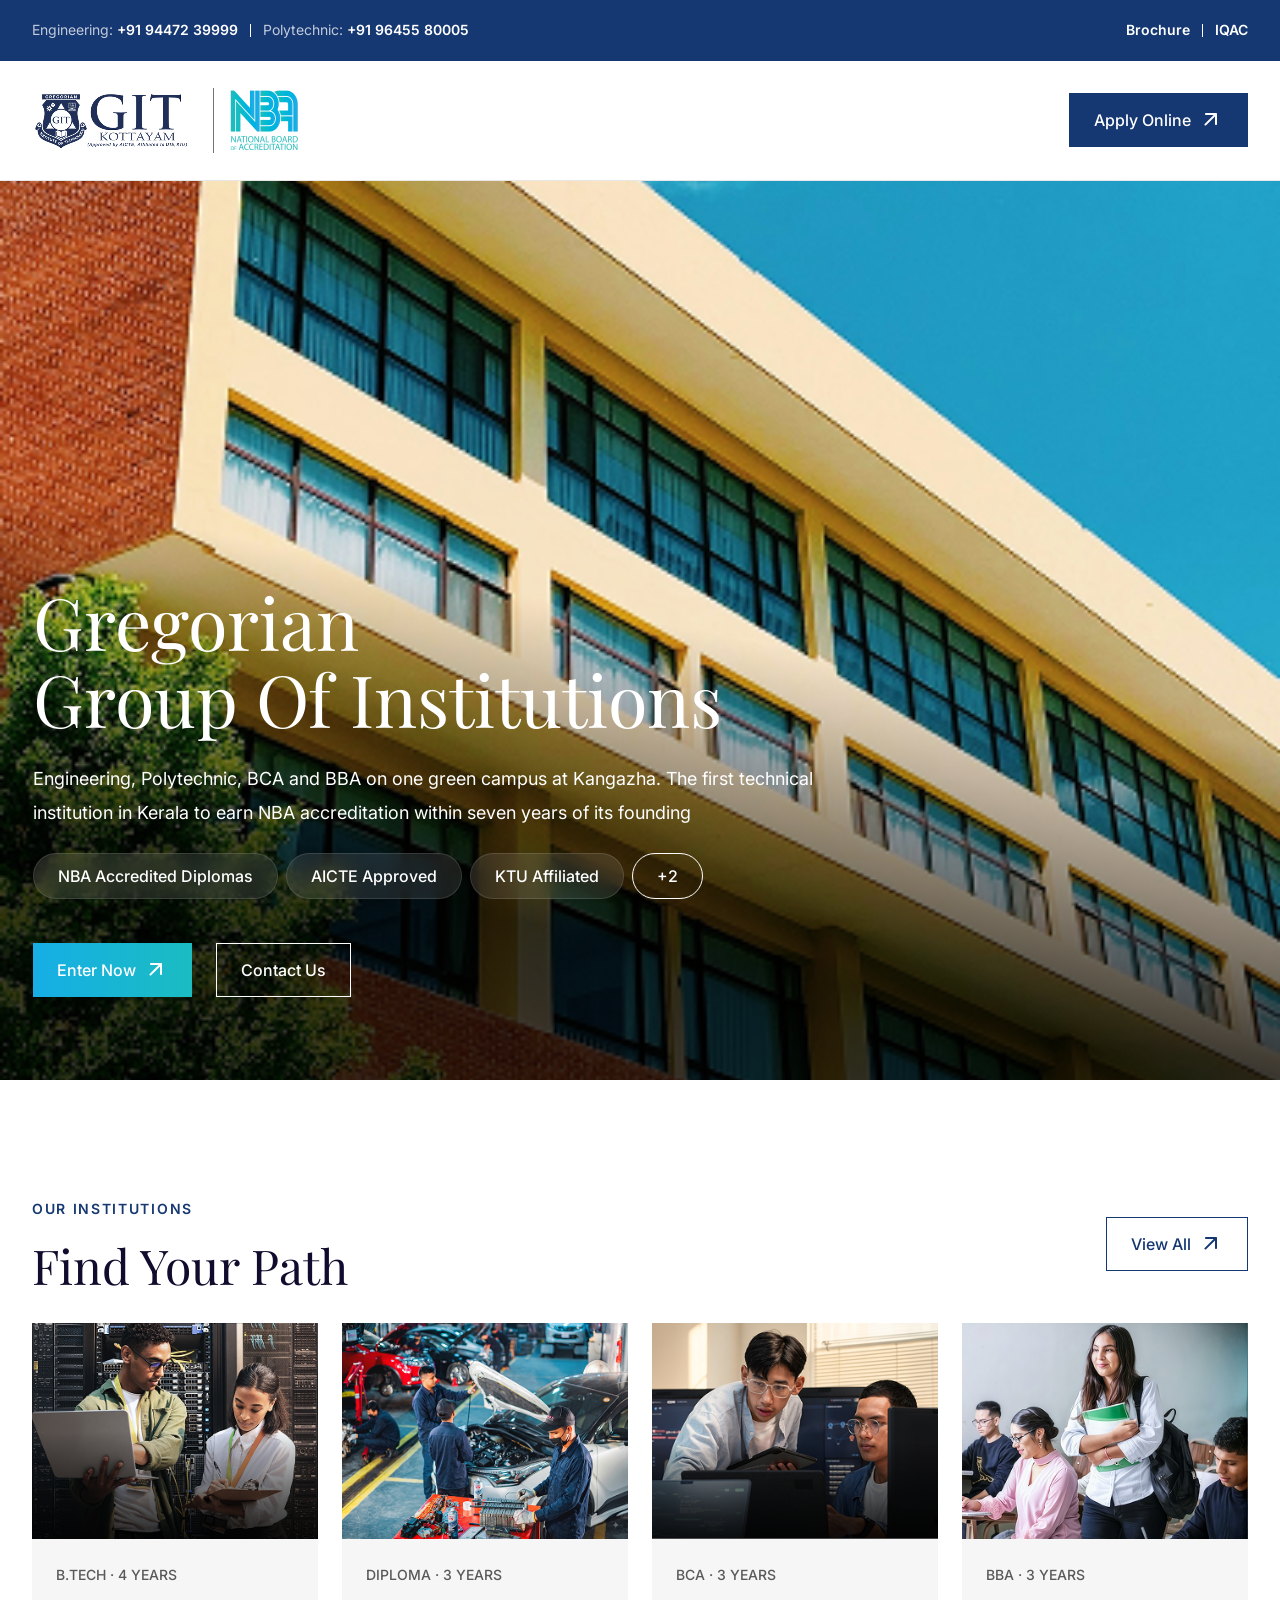
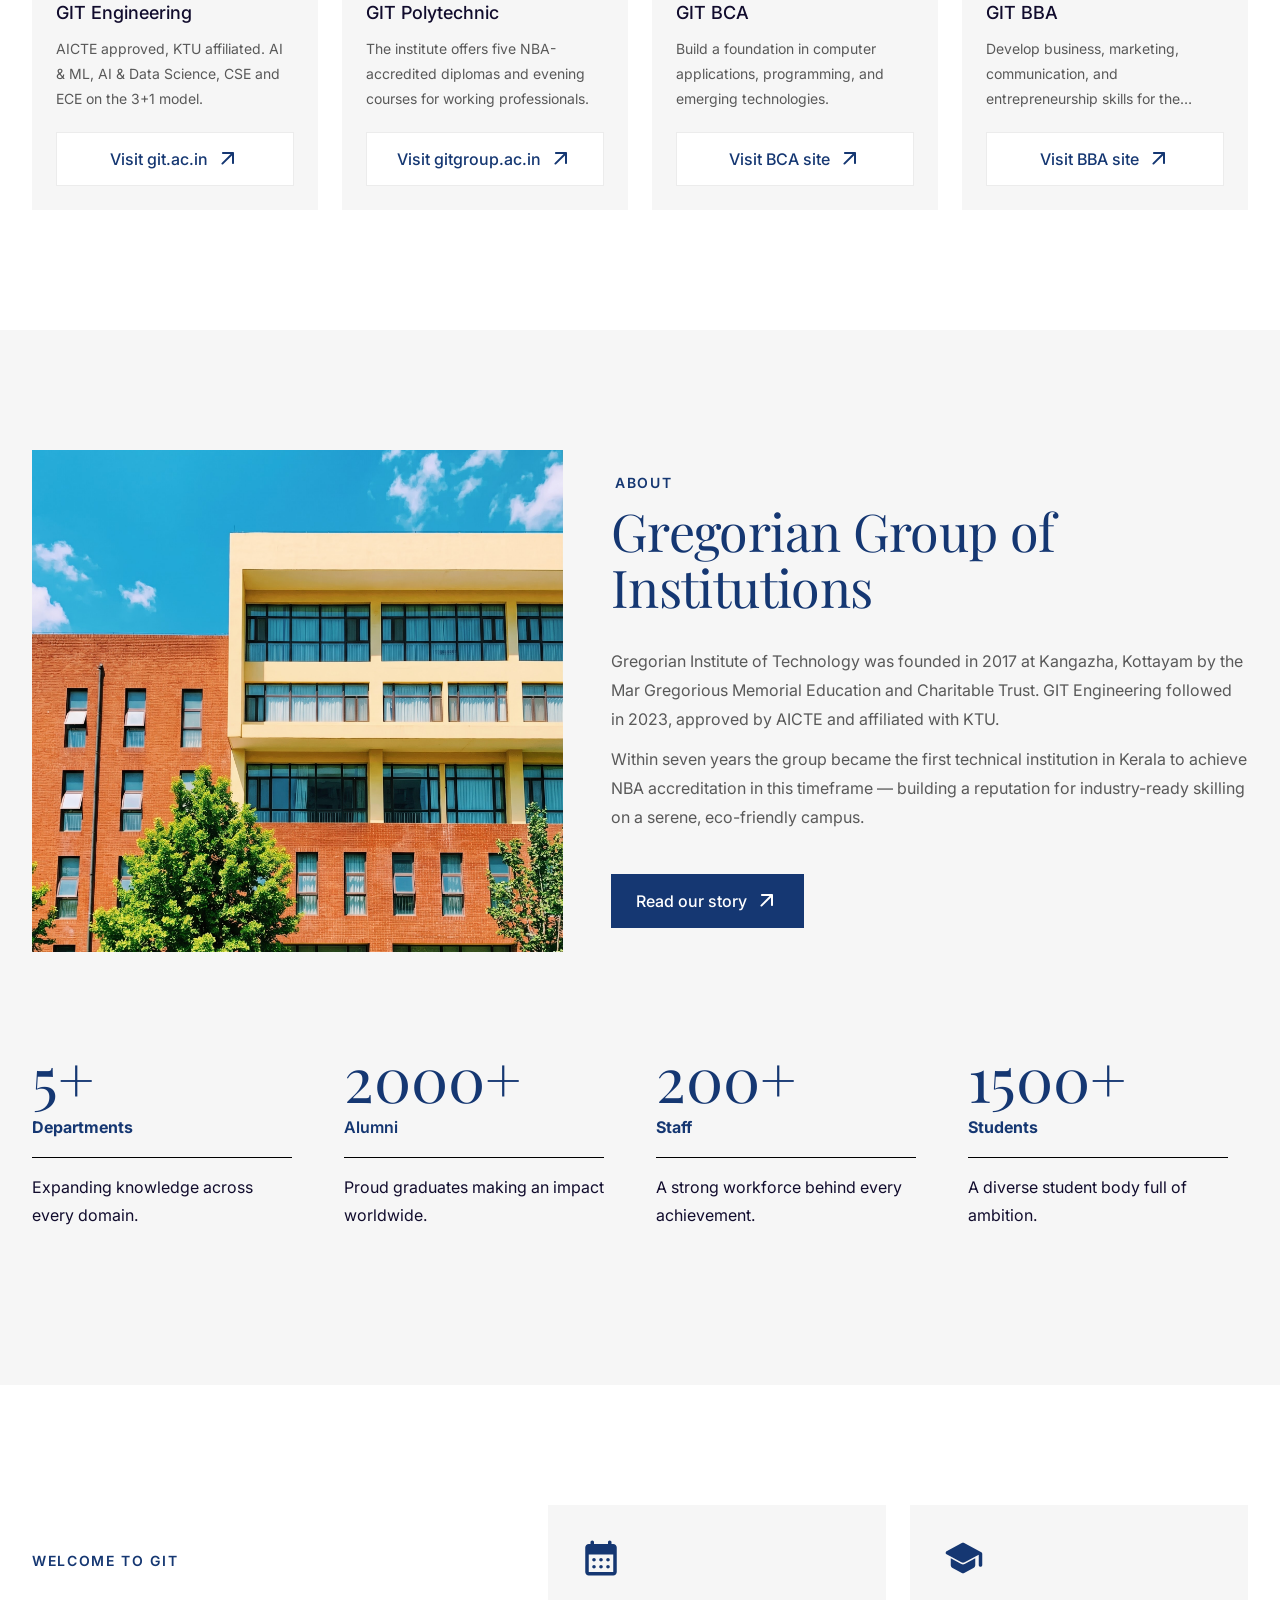
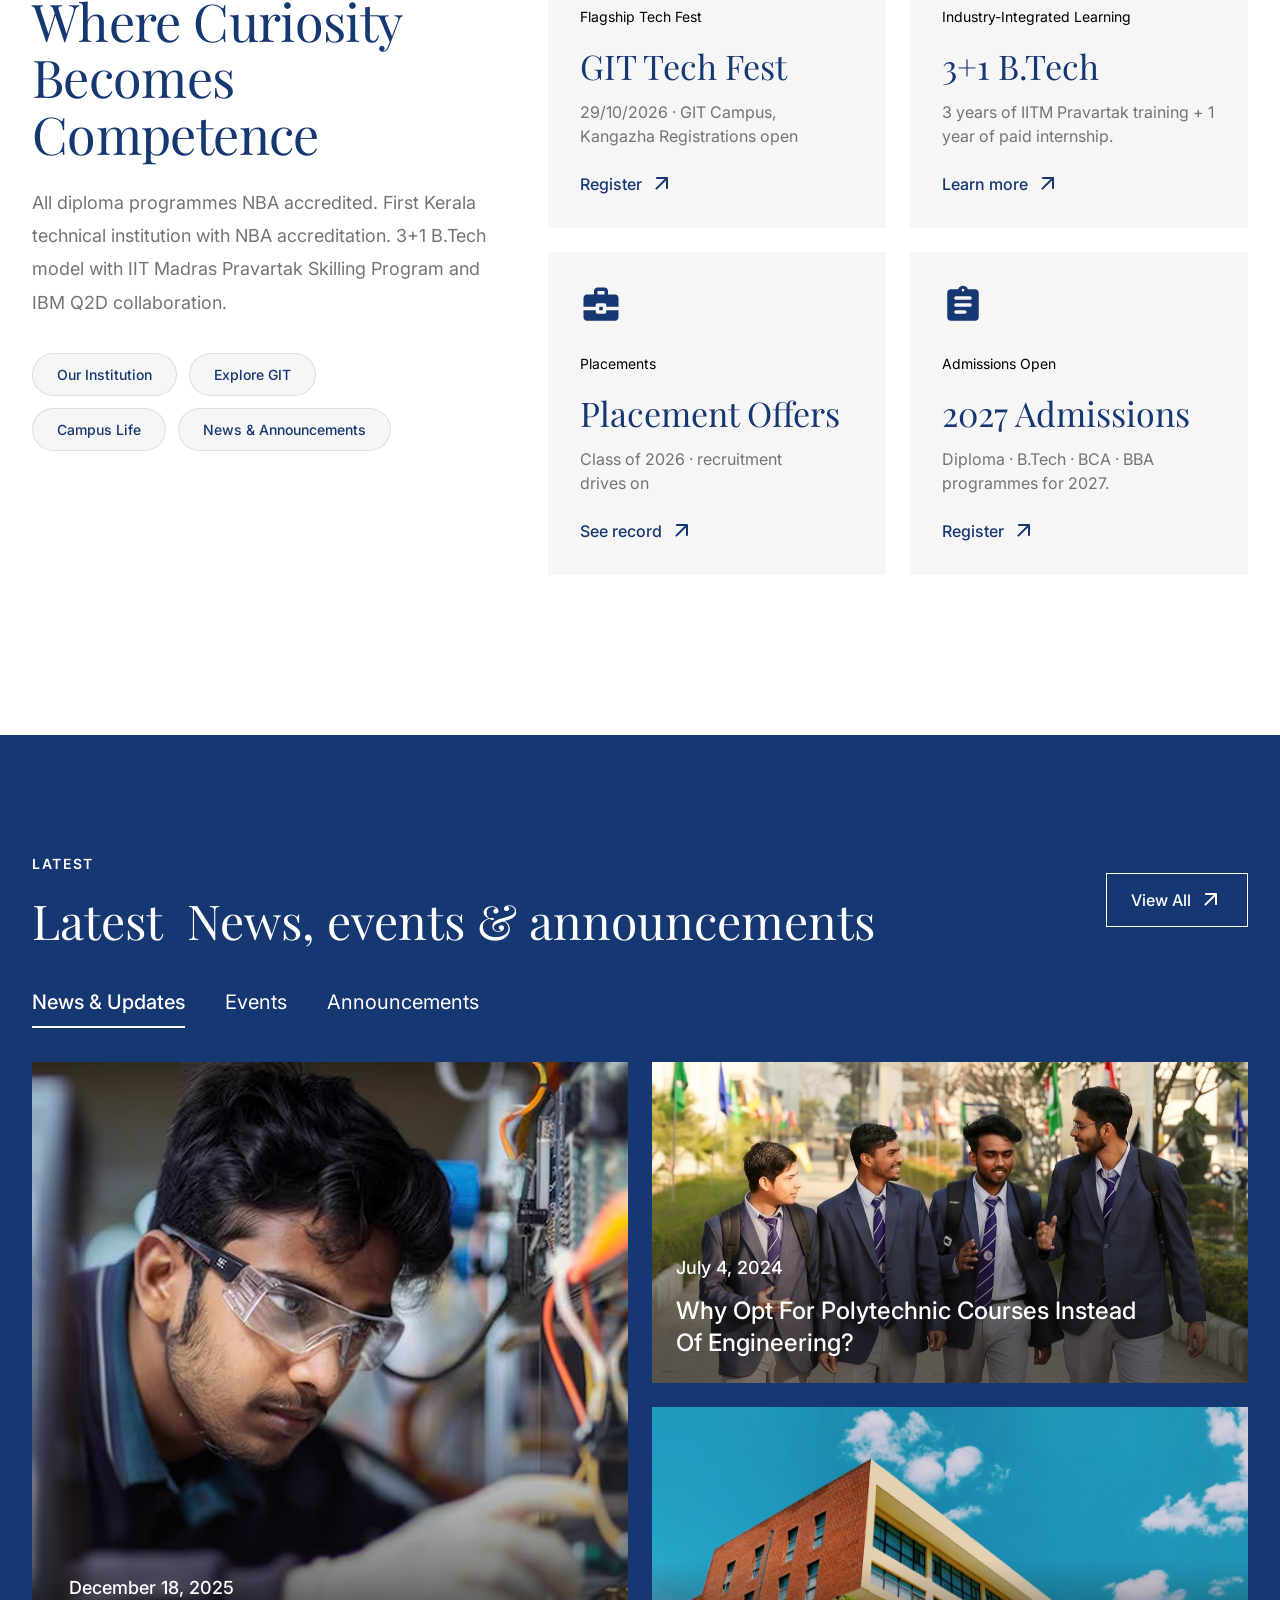
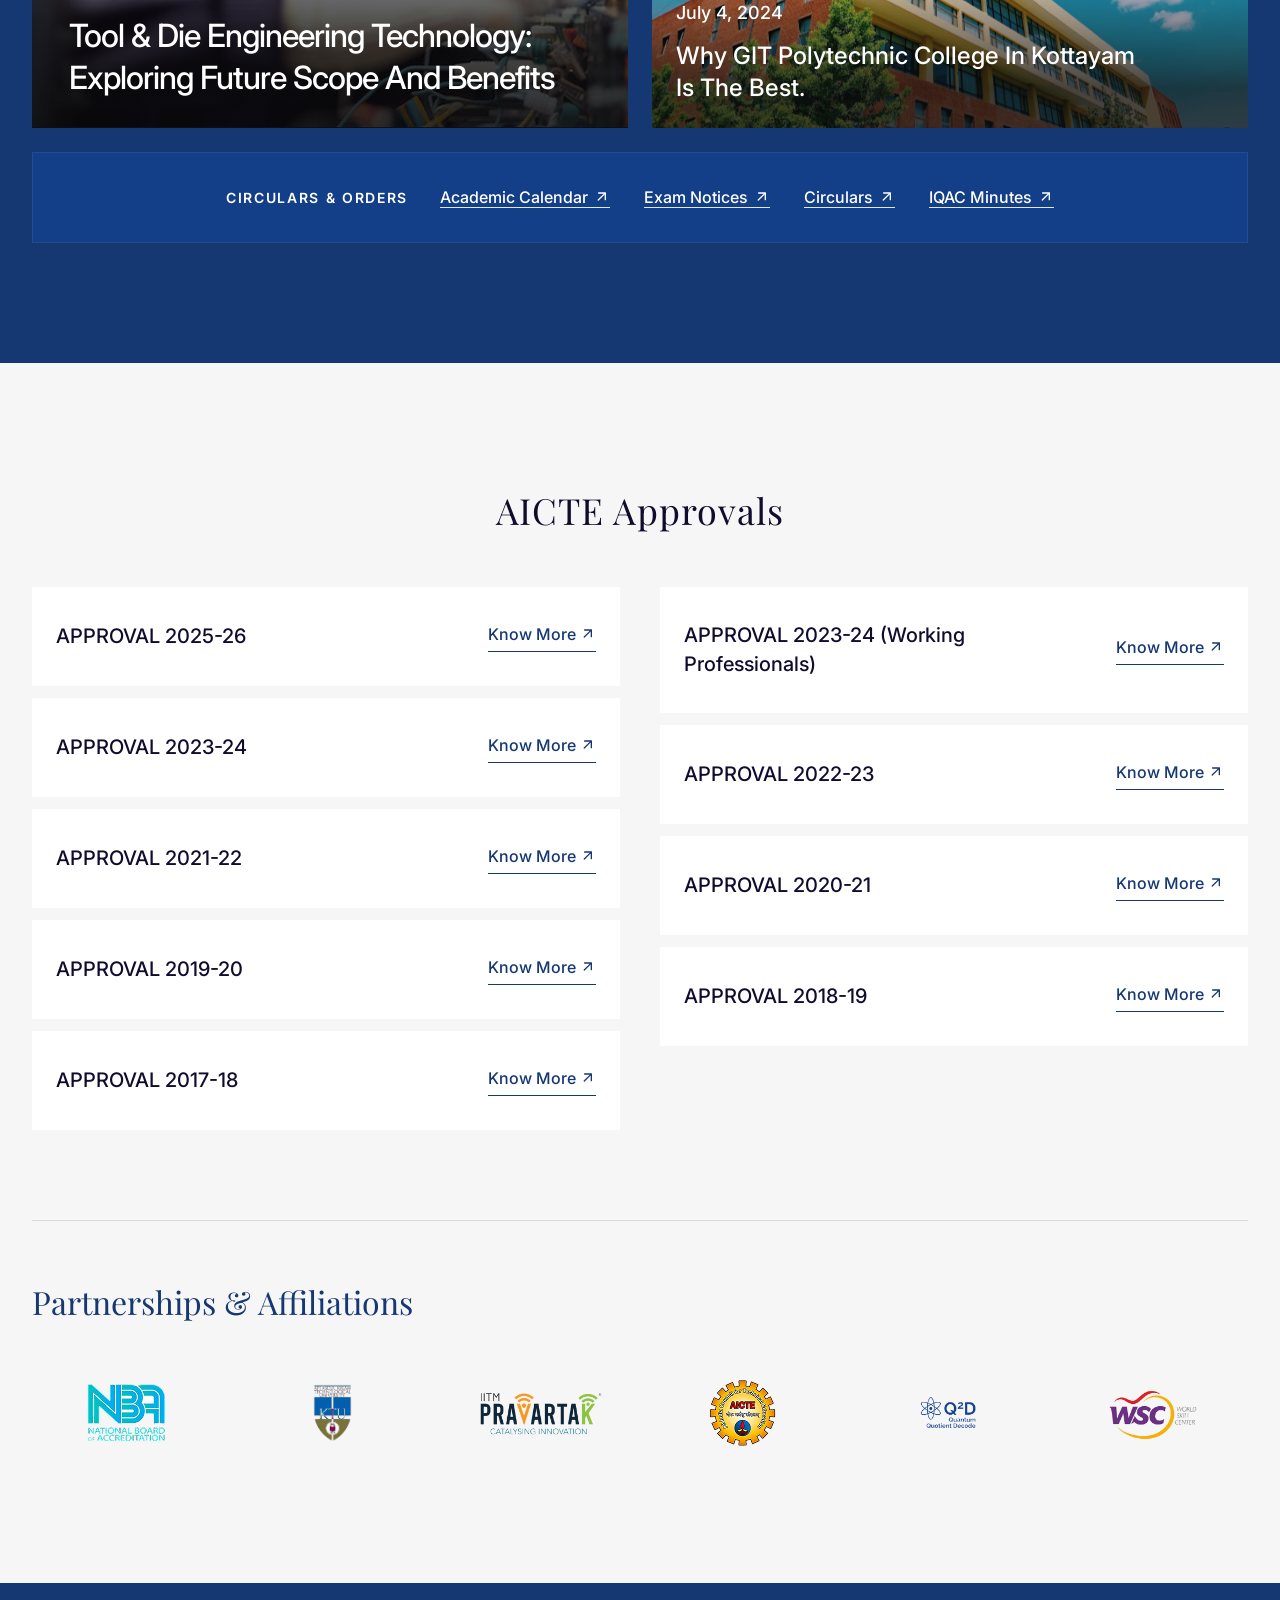
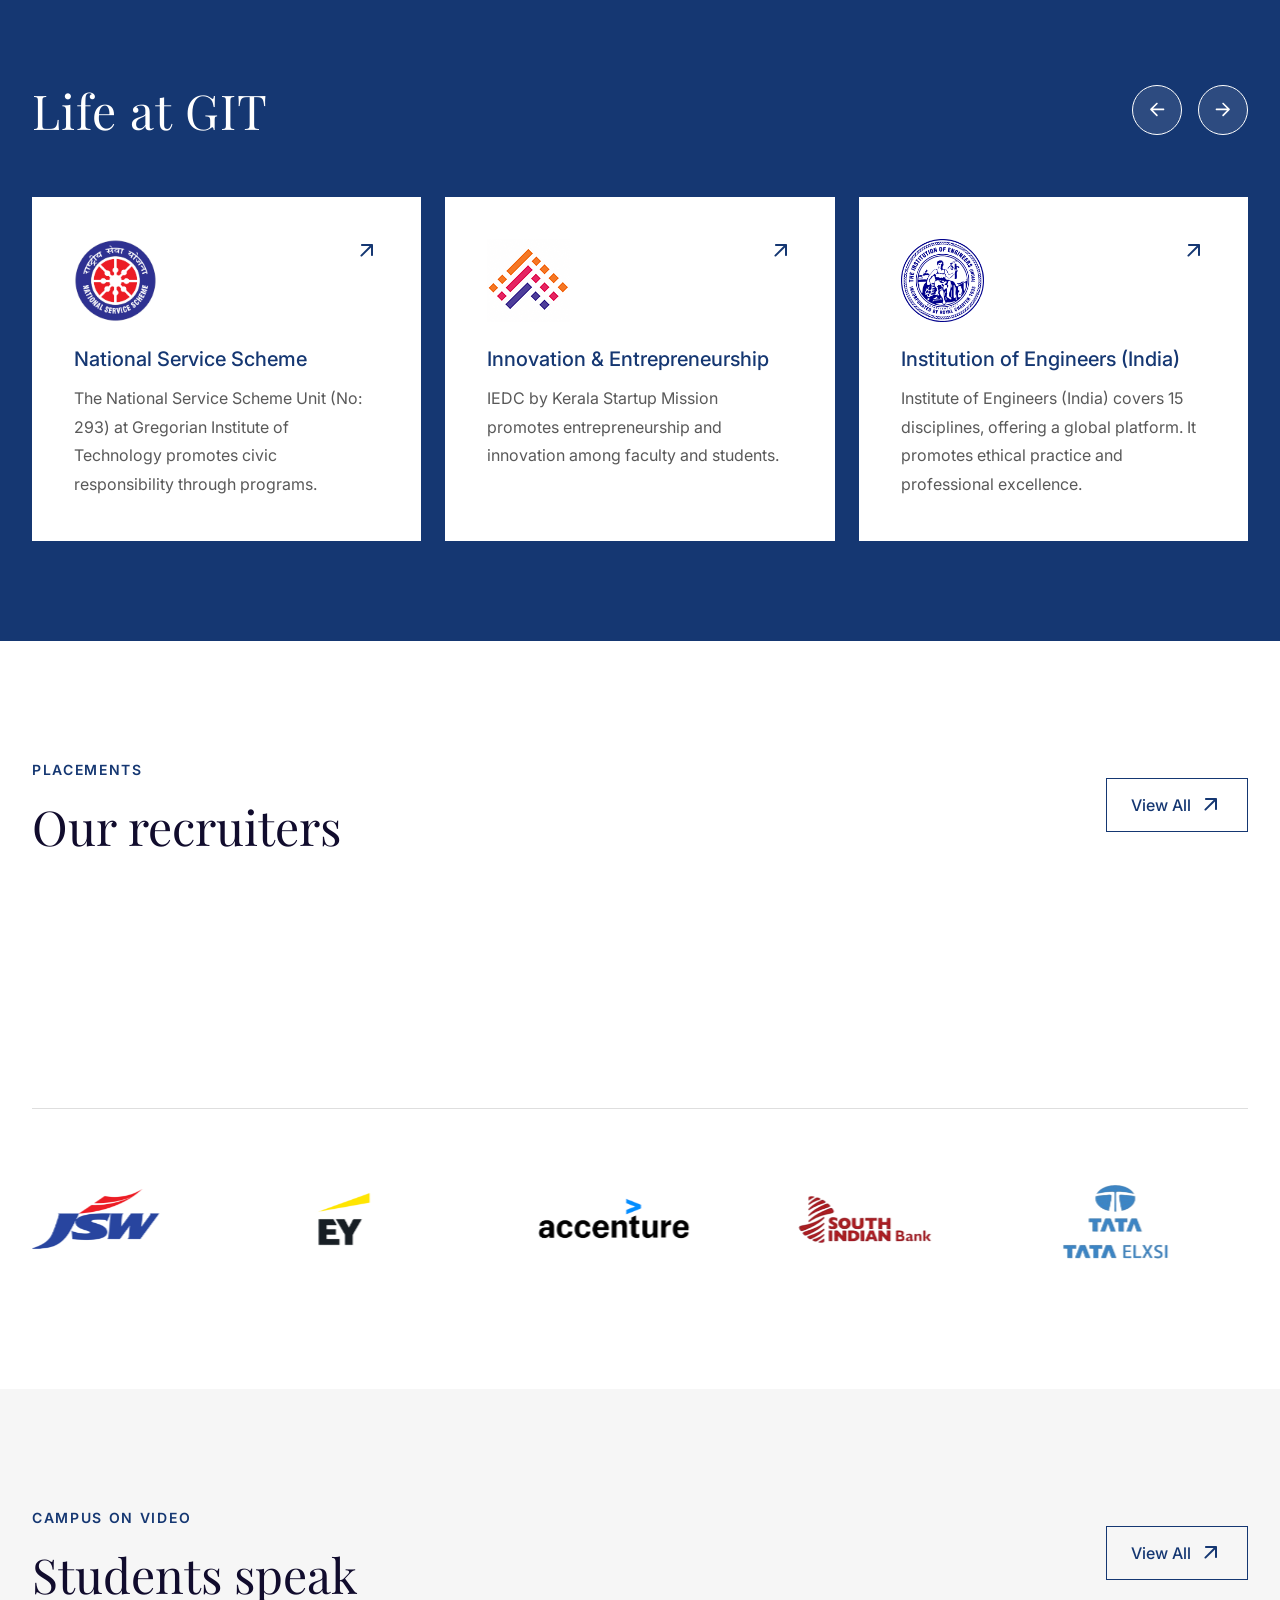
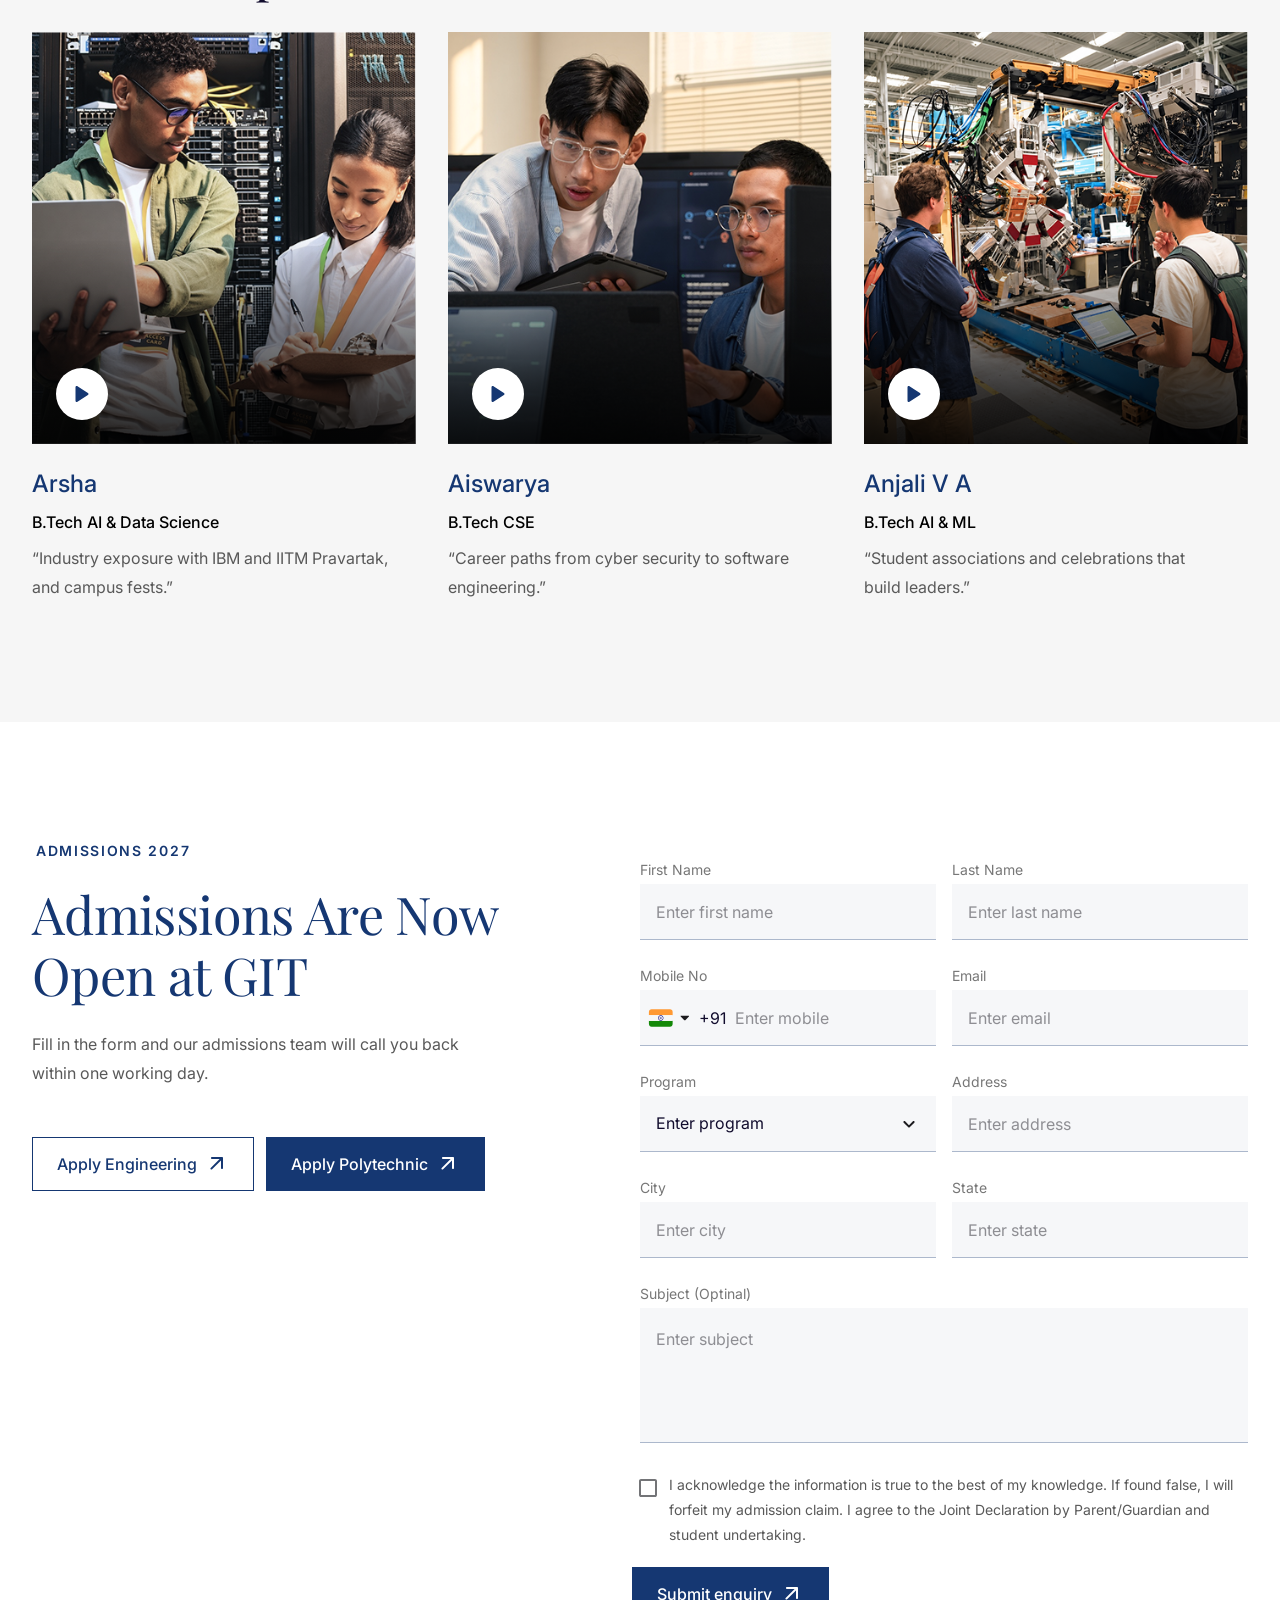
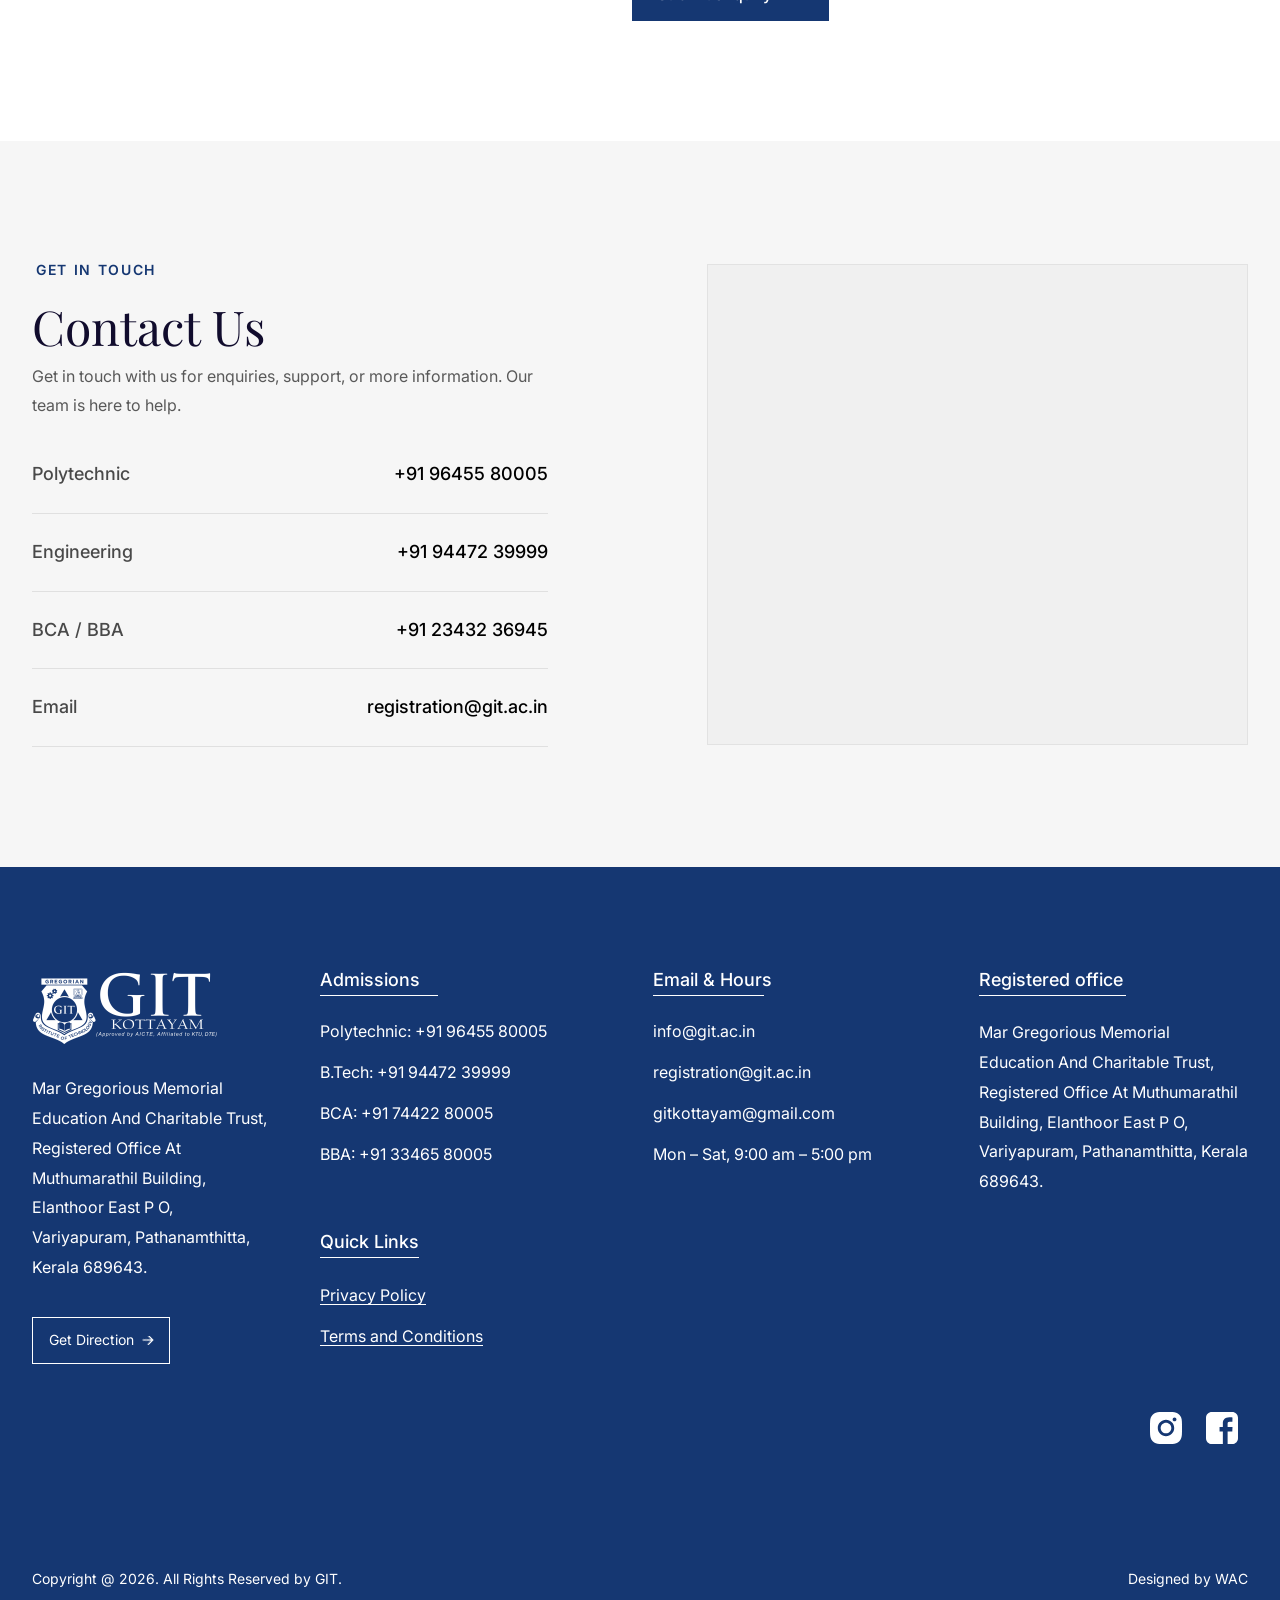
==== commit 8dfcb87a: "feat: add mobile slide-in menu and improve accessibility - Implemented a mobile-only slide-in menu w" ====
--- a/index.html
+++ b/index.html
@@ -75,9 +75,41 @@
           Apply Online
           <span class="icon icon--arrow-outward" aria-hidden="true"></span>
         </a>
+        <!-- Mobile only (≤ 576px): opens the slide-in menu below -->
+        <button type="button" class="site-header__menu-toggle" aria-label="Open navigation" aria-controls="mobile-menu" aria-expanded="false">
+          <span class="site-header__menu-bar"></span>
+          <span class="site-header__menu-bar"></span>
+          <span class="site-header__menu-bar"></span>
+        </button>
       </div>
     </div>
   </header>
+
+  <!-- ==================== MOBILE MENU (≤ 576px, Figma node 447:9113) ==================== -->
+  <dialog id="mobile-menu" class="mobile-menu" aria-label="Site navigation">
+    <div class="mobile-menu__panel">
+      <div class="mobile-menu__top">
+        <button type="button" class="mobile-menu__close" aria-label="Close navigation"></button>
+      </div>
+      <div class="mobile-menu__body">
+        <ul class="mobile-menu__links">
+          <li><a href="#" class="mobile-menu__link">Brochure</a></li>
+          <li><a href="https://www.google.com/" class="mobile-menu__link">IQAC</a></li>
+          <li><a href="#" class="mobile-menu__link">Privacy Policy</a></li>
+          <li><a href="#" class="mobile-menu__link">Terms and Conditions</a></li>
+        </ul>
+        <ul class="mobile-menu__contact">
+          <li><a href="mailto:info@git.ac.in" class="mobile-menu__contact-link">info@git.ac.in</a></li>
+          <li><a href="mailto:registration@git.ac.in" class="mobile-menu__contact-link">registration@git.ac.in</a></li>
+          <li>Mon – Sat, 9:00 am – 5:00 pm</li>
+        </ul>
+        <a href="#admissions" class="button button--primary mobile-menu__button">
+          Apply Online
+          <span class="icon icon--arrow-outward" aria-hidden="true"></span>
+        </a>
+      </div>
+    </div>
+  </dialog>
 
   <main>
 
@@ -94,7 +126,7 @@
         <div class="hero-section__content">
           <h1 class="hero-section__title">Gregorian<br> Group of Institutions</h1>
           <p class="hero-section__description">
-            Engineering, Polytechnic, BCA and BBA on one green campus at Kangazha. The first technical institution in Kerala to earn NBA accreditation within seven years of its founding
+            Engineering, Polytechnic, BCA and BBA on one green campus at Kangazha. The first technical institution in Kerala to earn NBA accreditation within seven years of its founding<span class="u-mobile-only">.</span>
           </p>
           <ul class="hero-section__chips">
             <li class="chip hero-section__chip">NBA Accredited Diplomas</li>
@@ -140,7 +172,7 @@
             </div>
             <div class="institutions-section__footer">
               <a href="https://git.ac.in" class="button button--block" target="_blank" rel="noopener">
-                Visit git.ac.in
+                <span class="u-hide-mobile">Visit git.ac.in</span><span class="u-mobile-only">git.ac.in</span>
                 <span class="icon icon--arrow-outward" aria-hidden="true"></span>
               </a>
             </div>
@@ -157,7 +189,7 @@
             </div>
             <div class="institutions-section__footer">
               <a href="https://gitgroup.ac.in" class="button button--block" target="_blank" rel="noopener">
-                Visit gitgroup.ac.in
+                <span class="u-hide-mobile">Visit gitgroup.ac.in</span><span class="u-mobile-only">gitgroup.ac.in</span>
                 <span class="icon icon--arrow-outward" aria-hidden="true"></span>
               </a>
             </div>
@@ -174,7 +206,7 @@
             </div>
             <div class="institutions-section__footer">
               <a href="#" class="button button--block">
-                Visit BCA site
+                <span class="u-hide-mobile">Visit BCA site</span><span class="u-mobile-only">BCA site</span>
                 <span class="icon icon--arrow-outward" aria-hidden="true"></span>
               </a>
             </div>
@@ -191,7 +223,7 @@
             </div>
             <div class="institutions-section__footer">
               <a href="#" class="button button--block">
-                Visit BBA site
+                <span class="u-hide-mobile">Visit BBA site</span><span class="u-mobile-only">BBA site</span>
                 <span class="icon icon--arrow-outward" aria-hidden="true"></span>
               </a>
             </div>
@@ -285,7 +317,7 @@
               <p class="welcome-section__card-description">29/10/2026 · GIT Campus, Kangazha Registrations open</p>
             </div>
             <span class="text-button">
-              Register
+              <span class="u-hide-mobile">Register</span><span class="u-mobile-only">Learn more</span>
               <span class="icon icon--arrow-outward" aria-hidden="true"></span>
             </span>
           </a>
@@ -309,7 +341,7 @@
               <p class="welcome-section__card-description welcome-section__card-description--narrow">Class of 2026 · recruitment drives on</p>
             </div>
             <span class="text-button">
-              See record
+              <span class="u-hide-mobile">See record</span><span class="u-mobile-only">Learn more</span>
               <span class="icon icon--arrow-outward" aria-hidden="true"></span>
             </span>
           </a>
@@ -321,7 +353,7 @@
               <p class="welcome-section__card-description">Diploma · B.Tech · BCA · BBA programmes for 2027.</p>
             </div>
             <span class="text-button">
-              Register
+              <span class="u-hide-mobile">Register</span><span class="u-mobile-only">Learn more</span>
               <span class="icon icon--arrow-outward" aria-hidden="true"></span>
             </span>
           </a>
@@ -336,7 +368,7 @@
           <div class="section-header news-section__header">
             <div class="section-heading">
               <p class="section-label">Latest</p>
-              <h2 class="section-title">Latest&nbsp; News, events &amp; announcements</h2>
+              <h2 class="section-title">Latest<span class="u-hide-mobile">&nbsp;</span> News, events &amp; announcements</h2>
             </div>
             <a href="#" class="button button--outline-light section-view-all">
               View All
@@ -468,7 +500,7 @@
       <div class="container approvals-section__container">
         <div class="approvals-section__approvals">
           <h2 class="section-title approvals-section__title">AICTE Approvals</h2>
-          <div class="approvals-section__columns">
+          <div class="approvals-section__columns" id="approvals-columns">
             <ul class="approvals-section__list">
               <li class="approvals-section__item"><h3 class="approvals-section__item-title">APPROVAL 2025-26</h3><a href="#" class="text-link">Know More <span class="icon icon--arrow-outward" aria-hidden="true"></span></a></li>
               <li class="approvals-section__item"><h3 class="approvals-section__item-title">APPROVAL 2023-24</h3><a href="#" class="text-link">Know More <span class="icon icon--arrow-outward" aria-hidden="true"></span></a></li>
@@ -483,6 +515,8 @@
               <li class="approvals-section__item"><h3 class="approvals-section__item-title">APPROVAL 2018-19</h3><a href="#" class="text-link">Know More <span class="icon icon--arrow-outward" aria-hidden="true"></span></a></li>
             </ul>
           </div>
+          <!-- Mobile only: shown by js/main.js when there are more than 5 approvals (Figma "View More") -->
+          <button type="button" class="button button--primary approvals-section__load-more" id="approvals-load-more" aria-controls="approvals-columns" aria-expanded="false" hidden>View More</button>
         </div>
 
         <div class="approvals-section__partners">
@@ -525,8 +559,9 @@
             </span>
             <span class="campus-life-section__card-text">
               <span class="campus-life-section__card-title">National Service Scheme</span>
-              <span class="campus-life-section__card-description">The National Service Scheme Unit (No: 293) at Gregorian Institute of Technology promotes civic responsibility through programs.</span>
-            </span>
+              <span class="campus-life-section__card-description"><span class="u-hide-mobile">The National Service Scheme Unit (No: 293) at Gregorian Institute of Technology promotes civic responsibility through programs.</span><span class="u-mobile-only">The National Service Scheme Unit (No: 293) promotes civic responsibility through programmes.</span></span>
+            </span>
+            <span class="text-button campus-life-section__card-more">Learn more <span class="icon icon--arrow-outward" aria-hidden="true"></span></span>
           </a>
           <a href="#" class="swiper-slide campus-life-section__card">
             <span class="campus-life-section__card-top">
@@ -539,6 +574,7 @@
               <span class="campus-life-section__card-title">Innovation &amp; Entrepreneurship</span>
               <span class="campus-life-section__card-description">IEDC by Kerala Startup Mission promotes entrepreneurship and innovation among faculty and students.</span>
             </span>
+            <span class="text-button campus-life-section__card-more">Learn more <span class="icon icon--arrow-outward" aria-hidden="true"></span></span>
           </a>
           <a href="#" class="swiper-slide campus-life-section__card">
             <span class="campus-life-section__card-top">
@@ -551,6 +587,7 @@
               <span class="campus-life-section__card-title">Institution of Engineers (India)</span>
               <span class="campus-life-section__card-description">Institute of Engineers (India) covers 15 disciplines, offering a global platform. It promotes ethical practice and professional excellence.</span>
             </span>
+            <span class="text-button campus-life-section__card-more">Learn more <span class="icon icon--arrow-outward" aria-hidden="true"></span></span>
           </a>
           <!-- Static placeholder slides — replace with real clubs / chapters -->
           <a href="#" class="swiper-slide campus-life-section__card">
@@ -564,6 +601,7 @@
               <span class="campus-life-section__card-title">IITM Pravartak Skilling</span>
               <span class="campus-life-section__card-description">The 3+1 B.Tech model pairs coursework with IIT Madras Pravartak skilling programs and hands-on industry training.</span>
             </span>
+            <span class="text-button campus-life-section__card-more">Learn more <span class="icon icon--arrow-outward" aria-hidden="true"></span></span>
           </a>
           <a href="#" class="swiper-slide campus-life-section__card">
             <span class="campus-life-section__card-top">
@@ -576,6 +614,7 @@
               <span class="campus-life-section__card-title">IBM Q2D Collaboration</span>
               <span class="campus-life-section__card-description">Students explore emerging technologies through the IBM Q2D collaboration with sessions, projects and mentoring.</span>
             </span>
+            <span class="text-button campus-life-section__card-more">Learn more <span class="icon icon--arrow-outward" aria-hidden="true"></span></span>
           </a>
           <a href="#" class="swiper-slide campus-life-section__card">
             <span class="campus-life-section__card-top">
@@ -588,10 +627,10 @@
               <span class="campus-life-section__card-title">World Skill Center</span>
               <span class="campus-life-section__card-description">Skill development programs that prepare students for industry certifications and professional careers.</span>
             </span>
+            <span class="text-button campus-life-section__card-more">Learn more <span class="icon icon--arrow-outward" aria-hidden="true"></span></span>
           </a>
           </div>
           <!-- Mobile-only slide indicator (bullets generated by Swiper) -->
-          <div class="campus-life-section__pagination"></div>
         </div>
       </div>
     </section>
@@ -602,7 +641,7 @@
         <div class="section-header recruiters-section__header">
           <div class="section-heading">
             <p class="section-label">Placements</p>
-            <h2 class="section-title">Our recruiters</h2>
+            <h2 class="section-title"><span class="u-hide-mobile">Our recruiters</span><span class="u-mobile-only">Our Recruiters</span></h2>
           </div>
           <a href="#" class="button button--outline section-view-all">
             View All
@@ -613,23 +652,23 @@
         <div class="recruiters-section__logos">
           <div class="recruiters-section__marquee" data-marquee-direction="right">
             <ul class="recruiters-section__row">
-              <li class="logo-frame recruiters-section__logo--tcs"><img src="assets/images/recruiter-tcs.png" alt="Tata Consultancy Services" class="logo-frame__image" draggable="false"></li>
-              <li class="logo-frame recruiters-section__logo--tech-mahindra"><img src="assets/images/recruiter-tech-mahindra.png" alt="Tech Mahindra" class="logo-frame__image" draggable="false"></li>
-              <li class="logo-frame recruiters-section__logo--infosys"><img src="assets/images/recruiter-infosys.png" alt="Infosys" class="logo-frame__image" draggable="false"></li>
-              <li class="logo-frame recruiters-section__logo--deloitte"><img src="assets/images/recruiter-deloitte.png" alt="Deloitte" class="logo-frame__image" draggable="false"></li>
-              <li class="logo-frame recruiters-section__logo--cognizant"><img src="assets/images/recruiter-cognizant.png" alt="Cognizant" class="logo-frame__image" draggable="false"></li>
-              <li class="logo-frame recruiters-section__logo--lenovo"><img src="assets/images/recruiter-lenovo.png" alt="Lenovo" class="logo-frame__image" draggable="false"></li>
+              <li class="logo-frame recruiters-section__logo--tcs"><span class="recruiters-section__logo-box"><img src="assets/images/recruiter-tcs.png" alt="Tata Consultancy Services" class="logo-frame__image" draggable="false"></span></li>
+              <li class="logo-frame recruiters-section__logo--tech-mahindra"><span class="recruiters-section__logo-box"><img src="assets/images/recruiter-tech-mahindra.png" alt="Tech Mahindra" class="logo-frame__image" draggable="false"></span></li>
+              <li class="logo-frame recruiters-section__logo--infosys"><span class="recruiters-section__logo-box"><img src="assets/images/recruiter-infosys.png" alt="Infosys" class="logo-frame__image" draggable="false"></span></li>
+              <li class="logo-frame recruiters-section__logo--deloitte"><span class="recruiters-section__logo-box"><img src="assets/images/recruiter-deloitte.png" alt="Deloitte" class="logo-frame__image" draggable="false"></span></li>
+              <li class="logo-frame recruiters-section__logo--cognizant"><span class="recruiters-section__logo-box"><img src="assets/images/recruiter-cognizant.png" alt="Cognizant" class="logo-frame__image" draggable="false"></span></li>
+              <li class="logo-frame recruiters-section__logo--lenovo"><span class="recruiters-section__logo-box"><img src="assets/images/recruiter-lenovo.png" alt="Lenovo" class="logo-frame__image" draggable="false"></span></li>
             </ul>
           </div>
           <hr class="recruiters-section__divider">
           <div class="recruiters-section__marquee" data-marquee-direction="left">
             <ul class="recruiters-section__row">
-              <li class="logo-frame recruiters-section__logo--jsw"><img src="assets/images/recruiter-jsw.png" alt="JSW" class="logo-frame__image" draggable="false"></li>
-              <li class="logo-frame recruiters-section__logo--ey"><img src="assets/images/recruiter-ey.png" alt="EY" class="logo-frame__image" draggable="false"></li>
-              <li class="logo-frame recruiters-section__logo--accenture"><img src="assets/images/recruiter-accenture.png" alt="Accenture" class="logo-frame__image" draggable="false"></li>
-              <li class="logo-frame recruiters-section__logo--sib"><img src="assets/images/recruiter-south-indian-bank.png" alt="South Indian Bank" class="logo-frame__image" draggable="false"></li>
-              <li class="logo-frame recruiters-section__logo--tata-elxsi"><img src="assets/images/recruiter-tata-elxsi.png" alt="Tata Elxsi" class="logo-frame__image" draggable="false"></li>
-              <li class="logo-frame recruiters-section__logo--icici"><img src="assets/images/recruiter-icici-bank.png" alt="ICICI Bank" class="logo-frame__image" draggable="false"></li>
+              <li class="logo-frame recruiters-section__logo--jsw"><span class="recruiters-section__logo-box"><img src="assets/images/recruiter-jsw.png" alt="JSW" class="logo-frame__image" draggable="false"></span></li>
+              <li class="logo-frame recruiters-section__logo--ey"><span class="recruiters-section__logo-box"><img src="assets/images/recruiter-ey.png" alt="EY" class="logo-frame__image" draggable="false"></span></li>
+              <li class="logo-frame recruiters-section__logo--accenture"><span class="recruiters-section__logo-box"><img src="assets/images/recruiter-accenture.png" alt="Accenture" class="logo-frame__image" draggable="false"></span></li>
+              <li class="logo-frame recruiters-section__logo--sib"><span class="recruiters-section__logo-box"><img src="assets/images/recruiter-south-indian-bank.png" alt="South Indian Bank" class="logo-frame__image" draggable="false"></span></li>
+              <li class="logo-frame recruiters-section__logo--tata-elxsi"><span class="recruiters-section__logo-box"><img src="assets/images/recruiter-tata-elxsi.png" alt="Tata Elxsi" class="logo-frame__image" draggable="false"></span></li>
+              <li class="logo-frame recruiters-section__logo--icici"><span class="recruiters-section__logo-box"><img src="assets/images/recruiter-icici-bank.png" alt="ICICI Bank" class="logo-frame__image" draggable="false"></span></li>
             </ul>
           </div>
         </div>
@@ -728,6 +767,8 @@
         </div>
 
         <form class="admissions-section__form" action="#" method="post">
+          <!-- Mobile only (Figma 484:2193) -->
+          <h3 class="admissions-section__form-title">Enquire About Admissions</h3>
           <div class="admissions-section__fields">
             <div class="form-field">
               <label for="first-name" class="form-field__label">First Name</label>
@@ -775,7 +816,7 @@
               <input type="text" id="state" name="state" class="form-field__control" placeholder="Enter state" autocomplete="address-level1">
             </div>
             <div class="form-field form-field--full">
-              <label for="subject" class="form-field__label">Subject (Optinal)</label>
+              <label for="subject" class="form-field__label"><span class="u-hide-mobile">Subject (Optinal)</span><span class="u-mobile-only">Subject (Optional)</span></label>
               <textarea id="subject" name="subject" class="form-field__control form-field__control--textarea" placeholder="Enter subject"></textarea>
             </div>
           </div>
@@ -785,11 +826,11 @@
             <span class="admissions-section__checkbox-box" aria-hidden="true">
               <img src="assets/icons/checkbox-outline.svg" alt="" width="18" height="18">
             </span>
-            <span class="admissions-section__consent-text">I acknowledge the information is true to the best of my knowledge. If found false, I will forfeit my admission claim. I agree to the Joint Declaration by Parent/Guardian and student undertaking.</span>
+            <span class="admissions-section__consent-text"><span class="u-hide-mobile">I acknowledge the information is true to the best of my knowledge. If found false, I will forfeit my admission claim. I agree to the Joint Declaration by Parent/Guardian and student undertaking.</span><span class="u-mobile-only">I acknowledge the information is true to the best of my knowledge and agree to the Joint Declaration by Parent/Guardian and student undertaking.</span></span>
           </label>
 
           <button type="submit" class="button button--primary admissions-section__submit">
-            Submit enquiry
+            <span class="u-hide-mobile">Submit enquiry</span><span class="u-mobile-only">Submit Enquiry</span>
             <span class="icon icon--arrow-outward" aria-hidden="true"></span>
           </button>
         </form>
@@ -848,7 +889,7 @@
         <div class="site-footer__brand">
           <img src="assets/images/logo-git-kottayam-white.png" alt="GIT Kottayam" class="site-footer__logo" width="196" height="83" loading="lazy">
           <div class="site-footer__brand-body">
-            <address class="site-footer__address site-footer__address--brand">Mar Gregorious Memorial Education And Charitable Trust, Registered Office At Muthumarathil Building, Elanthoor East P O, Variyapuram, Pathanamthitta, Kerala 689643.</address>
+            <address class="site-footer__address site-footer__address--brand"><span class="u-hide-mobile">Mar Gregorious Memorial Education And Charitable Trust, Registered Office At Muthumarathil Building, Elanthoor East P O, Variyapuram, Pathanamthitta, Kerala 689643.</span><span class="u-mobile-only">Mar Gregorious Memorial Education And Charitable Trust, Muthumarathil Building, Elanthoor East P O, Variyapuram, Pathanamthitta, Kerala 689643.</span></address>
             <a href="https://www.google.com/maps/dir/?api=1&amp;destination=Gregorian+Institute+of+Technology,+Kangazha,+Kottayam" class="site-footer__direction" target="_blank" rel="noopener">
               Get Direction
               <span class="icon icon--arrow-outward site-footer__direction-icon" aria-hidden="true"></span>
@@ -859,69 +900,33 @@
         <div class="site-footer__nav">
           <div class="site-footer__columns">
             <div class="site-footer__column site-footer__column--admissions">
-              <h2 class="site-footer__heading site-footer__heading--admissions">
-                <button type="button" class="site-footer__toggle" id="footer-toggle-admissions" aria-controls="footer-panel-admissions" disabled>
-                  <span class="site-footer__toggle-label">Admissions</span>
-                  <span class="site-footer__toggle-icon" aria-hidden="true"></span>
-                </button>
-              </h2>
-              <div class="site-footer__panel" id="footer-panel-admissions" role="region" aria-labelledby="footer-toggle-admissions">
-                <div class="site-footer__panel-inner">
-                  <ul class="site-footer__list">
-                    <li><a href="tel:+919645580005" class="site-footer__link">Polytechnic: +91 96455 80005</a></li>
-                    <li><a href="tel:+919447239999" class="site-footer__link">B.Tech: +91 94472 39999</a></li>
-                    <li><a href="tel:+917442280005" class="site-footer__link">BCA: +91 74422 80005</a></li>
-                    <li><a href="tel:+913346580005" class="site-footer__link">BBA: +91 33465 80005</a></li>
-                  </ul>
-                </div>
-              </div>
+              <h2 class="site-footer__heading site-footer__heading--admissions">Admissions</h2>
+              <ul class="site-footer__list">
+                <li><a href="tel:+919645580005" class="site-footer__link">Polytechnic: +91 96455 80005</a></li>
+                <li><a href="tel:+919447239999" class="site-footer__link">B.Tech: +91 94472 39999</a></li>
+                <li><a href="tel:+917442280005" class="site-footer__link">BCA: +91 74422 80005</a></li>
+                <li><a href="tel:+913346580005" class="site-footer__link">BBA: +91 33465 80005</a></li>
+              </ul>
             </div>
             <div class="site-footer__column site-footer__column--email">
-              <h2 class="site-footer__heading site-footer__heading--email">
-                <button type="button" class="site-footer__toggle" id="footer-toggle-email" aria-controls="footer-panel-email" disabled>
-                  <span class="site-footer__toggle-label">Email &amp; Hours</span>
-                  <span class="site-footer__toggle-icon" aria-hidden="true"></span>
-                </button>
-              </h2>
-              <div class="site-footer__panel" id="footer-panel-email" role="region" aria-labelledby="footer-toggle-email">
-                <div class="site-footer__panel-inner">
-                  <ul class="site-footer__list">
-                    <li><a href="mailto:info@git.ac.in" class="site-footer__link">info@git.ac.in</a></li>
-                    <li><a href="mailto:registration@git.ac.in" class="site-footer__link">registration@git.ac.in</a></li>
-                    <li><a href="mailto:gitkottayam@gmail.com" class="site-footer__link">gitkottayam@gmail.com</a></li>
-                    <li><span class="site-footer__link">Mon – Sat, 9:00 am – 5:00 pm</span></li>
-                  </ul>
-                </div>
-              </div>
+              <h2 class="site-footer__heading site-footer__heading--email">Email &amp; Hours</h2>
+              <ul class="site-footer__list">
+                <li><a href="mailto:info@git.ac.in" class="site-footer__link">info@git.ac.in</a></li>
+                <li><a href="mailto:registration@git.ac.in" class="site-footer__link">registration@git.ac.in</a></li>
+                <li class="u-hide-mobile"><a href="mailto:gitkottayam@gmail.com" class="site-footer__link">gitkottayam@gmail.com</a></li>
+                <li><span class="site-footer__link">Mon – Sat, 9:00 am – 5:00 pm</span></li>
+              </ul>
             </div>
             <div class="site-footer__column site-footer__column--office">
-              <h2 class="site-footer__heading site-footer__heading--office">
-                <button type="button" class="site-footer__toggle" id="footer-toggle-office" aria-controls="footer-panel-office" disabled>
-                  <span class="site-footer__toggle-label">Registered office</span>
-                  <span class="site-footer__toggle-icon" aria-hidden="true"></span>
-                </button>
-              </h2>
-              <div class="site-footer__panel" id="footer-panel-office" role="region" aria-labelledby="footer-toggle-office">
-                <div class="site-footer__panel-inner">
-                  <address class="site-footer__address site-footer__address--office">Mar Gregorious Memorial Education And Charitable Trust, Registered Office At Muthumarathil Building, Elanthoor East P O, Variyapuram, Pathanamthitta, Kerala 689643.</address>
-                </div>
-              </div>
+              <h2 class="site-footer__heading site-footer__heading--office">Registered office</h2>
+              <address class="site-footer__address site-footer__address--office">Mar Gregorious Memorial Education And Charitable Trust, Registered Office At Muthumarathil Building, Elanthoor East P O, Variyapuram, Pathanamthitta, Kerala 689643.</address>
             </div>
             <div class="site-footer__column site-footer__column--quick">
-              <h2 class="site-footer__heading site-footer__heading--quick">
-                <button type="button" class="site-footer__toggle" id="footer-toggle-quick" aria-controls="footer-panel-quick" disabled>
-                  <span class="site-footer__toggle-label">Quick Links</span>
-                  <span class="site-footer__toggle-icon" aria-hidden="true"></span>
-                </button>
-              </h2>
-              <div class="site-footer__panel" id="footer-panel-quick" role="region" aria-labelledby="footer-toggle-quick">
-                <div class="site-footer__panel-inner">
-                  <ul class="site-footer__list">
-                    <li><a href="#" class="site-footer__link site-footer__link--underline">Privacy Policy</a></li>
-                    <li><a href="#" class="site-footer__link site-footer__link--underline">Terms and Conditions</a></li>
-                  </ul>
-                </div>
-              </div>
+              <h2 class="site-footer__heading site-footer__heading--quick">Quick Links</h2>
+              <ul class="site-footer__list">
+                <li><a href="#" class="site-footer__link site-footer__link--underline">Privacy Policy</a></li>
+                <li><a href="#" class="site-footer__link site-footer__link--underline">Terms and Conditions</a></li>
+              </ul>
             </div>
           </div>
 
--- a/css/style.css
+++ b/css/style.css
@@ -209,8 +209,7 @@
 }
 
 /* Icons are inlined as data URIs: mask-image is fetched in CORS mode, so external
-   SVG files are blocked when the page is opened via file://.
-   Sources: assets/icons/arrow-outward.svg, arrow-forward.svg */
+   SVG files are blocked when the page is opened via file://. */
 .icon--arrow-outward {
   --icon-image: url("data:image/svg+xml,%3Csvg xmlns='http://www.w3.org/2000/svg' viewBox='0 0 24 24'%3E%3Cpath d='M16 8.4L7.1 17.3C6.917 17.483 6.683 17.575 6.4 17.575C6.117 17.575 5.883 17.483 5.7 17.3C5.517 17.117 5.425 16.883 5.425 16.6C5.425 16.317 5.517 16.083 5.7 15.9L14.6 7H7C6.717 7 6.479 6.904 6.288 6.713C6.096 6.521 6 6.283 6 6C6 5.717 6.096 5.479 6.288 5.288C6.479 5.096 6.717 5 7 5H17C17.283 5 17.521 5.096 17.713 5.288C17.904 5.479 18 5.717 18 6V16C18 16.283 17.904 16.521 17.713 16.713C17.521 16.904 17.283 17 17 17C16.717 17 16.479 16.904 16.288 16.713C16.096 16.521 16 16.283 16 16V8.4Z'/%3E%3C/svg%3E");
 }
@@ -498,6 +497,22 @@
   border-radius: var(--radius-pill);
 }
 
+/* --- Visibility utilities: swap mobile-only text (Figma mobile copy) ---
+   .u-mobile-only shows only at ≤ 576px; .u-hide-mobile hides there. */
+.u-mobile-only {
+  display: none !important;
+}
+
+@media (max-width: 576px) {
+  .u-mobile-only {
+    display: revert !important;
+  }
+
+  .u-hide-mobile {
+    display: none !important;
+  }
+}
+
 /* --- Swiper sliders ---
    Swiper's CSS gives .swiper auto side margins; inside a flex column that turns
    off stretching and the slider sizes to its own content (runaway width).
@@ -632,6 +647,134 @@
   width: 69px;
   height: 64px;
   object-fit: contain;
+}
+
+/* Hamburger (Figma 426:7775) — only displayed on mobile (see ≤ 576px block) */
+.site-header__menu-toggle {
+  display: none;
+  flex-direction: column;
+  justify-content: center;
+  gap: 5px;
+  flex-shrink: 0;
+  width: 48px;
+  height: 48px;
+  padding: 12px;
+  color: var(--color-primary);
+}
+
+.site-header__menu-bar {
+  display: block;
+  width: 24px;
+  height: 2px;
+  background-color: currentColor;
+}
+
+/* Mobile slide-in menu (Figma 447:9113). A native <dialog> (showModal) gives the
+   focus trap, Esc to close and an inert page behind it; main.js adds the
+   open/close slide. Never shown above 576px — main.js closes it on resize. */
+.mobile-menu {
+  position: fixed;
+  inset: 0 0 0 auto;
+  width: 100%;
+  max-width: 100%;
+  height: 100%;
+  max-height: 100%;
+  margin: 0;
+  padding: 0;
+  border: 0;
+  background-color: var(--color-white);
+  color: var(--color-black);
+  overflow-y: auto;
+  overscroll-behavior: contain;
+  transform: translateX(100%);
+  transition: transform 0.3s ease;
+}
+
+.mobile-menu.is-visible {
+  transform: translateX(0);
+}
+
+.mobile-menu::backdrop {
+  background-color: transparent;
+}
+
+.mobile-menu__panel {
+  display: flex;
+  flex-direction: column;
+  gap: 24px;
+  padding: 24px 20px 60px;
+}
+
+.mobile-menu__top {
+  display: flex;
+  justify-content: flex-end;
+}
+
+/* Close "X": two 24 × 2px bars crossed in a 41px box */
+.mobile-menu__close {
+  position: relative;
+  width: 41px;
+  height: 41px;
+  color: var(--color-primary);
+}
+
+.mobile-menu__close::before,
+.mobile-menu__close::after {
+  content: "";
+  position: absolute;
+  top: 50%;
+  left: 50%;
+  width: 24px;
+  height: 2px;
+  background-color: currentColor;
+  transform: translate(-50%, -50%) rotate(45deg);
+}
+
+.mobile-menu__close::after {
+  transform: translate(-50%, -50%) rotate(-45deg);
+}
+
+.mobile-menu__body {
+  display: flex;
+  flex-direction: column;
+  gap: 24px;
+}
+
+.mobile-menu__links {
+  display: flex;
+  flex-direction: column;
+  gap: 24px;
+  padding-bottom: 24px;
+  border-bottom: 1px solid var(--color-border-header);
+}
+
+.mobile-menu__link {
+  font-size: 20px;
+  font-weight: var(--font-weight-medium);
+  line-height: 1.4;
+}
+
+.mobile-menu__contact {
+  display: flex;
+  flex-direction: column;
+  gap: 12px;
+  font-size: var(--font-size-sm);
+  line-height: 1.4;
+}
+
+.mobile-menu__button {
+  width: 100%;
+  --button-height: 52px;
+}
+
+html.has-mobile-menu {
+  overflow: hidden;
+}
+
+@media (prefers-reduced-motion: reduce) {
+  .mobile-menu {
+    transition: none;
+  }
 }
 
 /* ==========================================
@@ -1477,6 +1620,11 @@
   gap: 50px;
 }
 
+/* View More is a mobile-only control (see section 18, mobile) */
+.approvals-section__load-more {
+  display: none;
+}
+
 .approvals-section__title {
   --section-title-size: 36px;
   --section-title-line-height: 54px;
@@ -1681,12 +1829,6 @@
   transform: scaleX(-1);
 }
 
-/* Slide indicator (line-style dots) — mobile only, see ≤576px block.
-   Uses its own class instead of .swiper-pagination, so Swiper's absolute
-   positioning doesn't apply; it sits in normal flow below the cards. */
-.campus-life-section__pagination {
-  display: none;
-}
 
 /* Swiper slider at every width (3 / 2 / 1.1 cards visible). Grid = no-JS fallback. */
 .campus-life-section__cards {
@@ -1747,6 +1889,11 @@
 
 .campus-life-section__card-icon {
   color: var(--color-primary);
+}
+
+/* "Learn more ↗" — only in the Figma mobile design (see section 18) */
+.campus-life-section__card-more {
+  display: none;
 }
 
 .campus-life-section__card-text {
@@ -1834,6 +1981,12 @@
   width: max-content;
   will-change: transform;
   backface-visibility: hidden;
+}
+
+/* Crop box around each logo: no box on desktop (display: contents keeps the
+   image positioned against the .logo-frame); the mobile grid gives it a frame. */
+.recruiters-section__logo-box {
+  display: contents;
 }
 
 .recruiters-section__marquee img {
@@ -2065,6 +2218,11 @@
   flex-wrap: wrap;
   gap: 12px;
   margin-top: 26px;
+}
+
+/* "Enquire About Admissions" — only in the Figma mobile design (see section 18) */
+.admissions-section__form-title {
+  display: none;
 }
 
 .admissions-section__form {
@@ -2424,7 +2582,7 @@
 
 .site-footer__direction-icon {
   --icon-size: 8px;
-  /* Inlined from assets/icons/arrow-outward-tight.svg (see .icon note) */
+  /* Tight-cropped arrow, inlined as a data URI (see .icon note) */
   --icon-image: url("data:image/svg+xml,%3Csvg xmlns='http://www.w3.org/2000/svg' viewBox='0 0 8 8'%3E%3Cpath d='M6.728 2.163L1.066 7.825C0.949 7.942 0.801 8 0.62 8C0.44 8 0.292 7.942 0.175 7.825C0.058 7.708 0 7.56 0 7.38C0 7.199 0.058 7.051 0.175 6.934L5.837 1.272H1.002C0.822 1.272 0.671 1.211 0.549 1.089C0.427 0.968 0.366 0.816 0.366 0.636C0.366 0.456 0.427 0.305 0.549 0.183C0.671 0.061 0.822 0 1.002 0H7.364C7.544 0 7.695 0.061 7.817 0.183C7.939 0.305 8 0.456 8 0.636V6.998C8 7.178 7.939 7.329 7.817 7.451C7.695 7.573 7.544 7.634 7.364 7.634C7.184 7.634 7.032 7.573 6.911 7.451C6.789 7.329 6.728 7.178 6.728 6.998V2.163Z'/%3E%3C/svg%3E");
   margin-inline: 1.66px;
   --icon-rotate: 45deg;
@@ -2500,40 +2658,6 @@
 .site-footer__heading--quick {
   --footer-heading-line: 99px;
   padding-bottom: 20px;
-}
-
-/* Heading toggle: plain heading text on desktop (button is disabled there);
-   becomes the accordion trigger on mobile — see RESPONSIVE (≤ 576px) + js/main.js */
-.site-footer__toggle {
-  display: inline;
-  padding: 0;
-  font: inherit;
-  line-height: inherit;
-  text-align: left;
-  color: inherit;
-  cursor: default;
-}
-
-.site-footer__toggle-icon {
-  display: none;
-  flex-shrink: 0;
-  width: 24px;
-  height: 24px;
-  background-color: currentColor;
-  /* Inlined from assets/icons/chevron-left.svg (see .icon note) */
-  -webkit-mask: url("data:image/svg+xml,%3Csvg xmlns='http://www.w3.org/2000/svg' viewBox='0 0 24 24'%3E%3Cpath d='M10.8 12L14.7 15.9C14.883 16.083 14.975 16.317 14.975 16.6C14.975 16.883 14.883 17.117 14.7 17.3C14.517 17.483 14.283 17.575 14 17.575C13.717 17.575 13.483 17.483 13.3 17.3L8.7 12.7C8.6 12.6 8.529 12.492 8.488 12.375C8.446 12.258 8.425 12.133 8.425 12C8.425 11.867 8.446 11.742 8.488 11.625C8.529 11.508 8.6 11.4 8.7 11.3L13.3 6.7C13.483 6.517 13.717 6.425 14 6.425C14.283 6.425 14.517 6.517 14.7 6.7C14.883 6.883 14.975 7.117 14.975 7.4C14.975 7.683 14.883 7.917 14.7 8.1L10.8 12Z'/%3E%3C/svg%3E") center / contain no-repeat;
-  mask: url("data:image/svg+xml,%3Csvg xmlns='http://www.w3.org/2000/svg' viewBox='0 0 24 24'%3E%3Cpath d='M10.8 12L14.7 15.9C14.883 16.083 14.975 16.317 14.975 16.6C14.975 16.883 14.883 17.117 14.7 17.3C14.517 17.483 14.283 17.575 14 17.575C13.717 17.575 13.483 17.483 13.3 17.3L8.7 12.7C8.6 12.6 8.529 12.492 8.488 12.375C8.446 12.258 8.425 12.133 8.425 12C8.425 11.867 8.446 11.742 8.488 11.625C8.529 11.508 8.6 11.4 8.7 11.3L13.3 6.7C13.483 6.517 13.717 6.425 14 6.425C14.283 6.425 14.517 6.517 14.7 6.7C14.883 6.883 14.975 7.117 14.975 7.4C14.975 7.683 14.883 7.917 14.7 8.1L10.8 12Z'/%3E%3C/svg%3E") center / contain no-repeat;
-  transform: rotate(-90deg);
-  /* chevron-left rotated → points down (closed) */
-  transition: transform 0.3s ease;
-}
-
-@media (prefers-reduced-motion: reduce) {
-
-  .site-footer__toggle-icon,
-  .site-footer__panel {
-    transition: none !important;
-  }
 }
 
 .site-footer__list li {
@@ -3416,84 +3540,9 @@
     --header-height: 81px;
   }
 
-  /* Header — utility bar becomes a compact two-row block:
-     phone numbers stacked on the left, Brochure / IQAC stacked on the right.
-     Dividers are dropped (they only make sense side by side and otherwise
-     dangle at the start of a wrapped line). */
-  .utility-bar__inner {
-    flex-wrap: nowrap;
-    justify-content: space-between;
-    gap: 12px;
-    padding-block: 8px;
-  }
-
-  .utility-bar__list {
-    flex-direction: column;
-    align-items: flex-start;
-    gap: 2px;
-  }
-
-  .utility-bar__list:last-child {
-    align-items: flex-end;
-  }
-
-  .utility-bar__item {
-    font-size: 12px;
-    gap: 8px;
-  }
-
-  .utility-bar__item+.utility-bar__item::before {
-    display: none;
-  }
-
-  .site-header__main-inner {
-    min-height: 80px;
-    gap: 12px;
-  }
-
-  .site-header__logo {
-    width: 118px;
-    height: 45px;
-  }
-
-  .site-header__logo-wrap {
-    padding-right: 8px;
-  }
-
-  .site-header__nba-wrap {
-    padding-left: 10px;
-  }
-
-  .site-header__nba {
-    width: 48px;
-    height: 44px;
-  }
-
-  .site-header__button {
-    --button-height: 44px;
-    --button-padding-x: 14px;
-    --button-font-size: 14px;
-    --icon-size: 20px;
-  }
-
-  /* Hero */
-  .hero-section__container {
-    padding-top: 80px;
-    padding-bottom: 48px;
-  }
-
   /* Portrait mobile photo (Hero-mobile.png): show it whole, centred */
   .hero-section__image {
     object-position: center;
-  }
-
-  .hero-section__chip {
-    --chip-font-size: var(--font-size-xs);
-    padding: 10px 18px;
-  }
-
-  .hero-section__actions {
-    gap: 16px;
   }
 
   /* Institutions */
@@ -3547,38 +3596,6 @@
 
   .news-section__tab {
     flex-shrink: 0;
-    font-size: 14px;
-  }
-
-  /* Circulars: left-aligned label over a 2 × 2 grid of full-width links */
-  .news-section__circulars {
-    align-items: stretch;
-    gap: 20px;
-    padding: 24px 18px;
-    margin-inline : -16px;
-    width: auto;
-  }
-
-  .news-section__circulars-label {
-    font-size: 13px;
-    font-weight: var(--font-weight-regular, 400);
-  }
-
-  .news-section__circulars-list {
-    display: grid;
-    grid-template-columns: repeat(2, minmax(0, 1fr));
-    gap: 16px 18px;
-  }
-
-  .news-section__circulars-list li {
-    display: block;
-  }
-
-  .news-section__circular-link {
-    --text-link-padding-bottom: 6px;
-    display: flex;
-    width: 100%;
-    font-size: 14px;
   }
 
   .news-section__card {
@@ -3602,7 +3619,7 @@
 
   /* Approvals */
   .approvals-section__item {
-    flex-direction: column;
+    /* flex-direction: column; */
     align-items: flex-start;
     gap: 12px;
   }
@@ -3661,46 +3678,6 @@
     padding-block: 64px;
   }
 
-  /* Mobile: dots replace the prev/next arrows */
-  .campus-life-section__controls {
-    display: none;
-  }
-
-  .campus-life-section__pagination {
-    --swiper-pagination-bullet-horizontal-gap: 0px;
-    /* spacing comes from `gap` */
-    position: static;
-    display: flex;
-    justify-content: center;
-    align-items: center;
-    gap: 4px;
-    margin-top: 16px;
-  }
-
-  .campus-life-section__pagination.swiper-pagination-lock {
-    display: none;
-    /* all slides fit — nothing to indicate */
-  }
-
-  /* 3px visible line; the transparent 8px padding above/below enlarges the tap area */
-  .campus-life-section__pagination.swiper-pagination-horizontal.swiper-pagination-bullets .swiper-pagination-bullet {
-    box-sizing: content-box;
-    width: 16px;
-    height: 3px;
-    padding-block: 8px;
-    margin: 0;
-    border-radius: 0;
-    background-color: var(--color-white);
-    background-clip: content-box;
-    opacity: 0.35;
-    transition: width 0.3s ease, opacity 0.3s ease;
-  }
-
-  .campus-life-section__pagination.swiper-pagination-horizontal.swiper-pagination-bullets .swiper-pagination-bullet-active {
-    width: 32px;
-    opacity: 1;
-  }
-
   /* Admissions */
   .admissions-section__fields {
     grid-template-columns: 1fr;
@@ -3727,71 +3704,6 @@
   .site-footer__columns {
     grid-template-columns: 1fr;
     gap: 28px;
-  }
-
-  /* Footer accordion (js/main.js adds .is-accordion at ≤ 576px; without JS all columns stay open) */
-  .site-footer__columns.is-accordion {
-    gap: 0;
-  }
-
-  .is-accordion .site-footer__column {
-    border-bottom: 1px solid rgba(255, 255, 255, 0.2);
-  }
-
-  .is-accordion .site-footer__column:first-child {
-    border-top: 1px solid rgba(255, 255, 255, 0.2);
-  }
-
-  .is-accordion .site-footer__heading,
-  .is-accordion .site-footer__heading--quick {
-    padding-bottom: 0;
-  }
-
-  .is-accordion .site-footer__heading::after {
-    display: none;
-  }
-
-  .is-accordion .site-footer__toggle {
-    display: flex;
-    align-items: center;
-    justify-content: space-between;
-    gap: 16px;
-    width: 100%;
-    padding-block: 16px;
-    cursor: pointer;
-  }
-
-  .is-accordion .site-footer__toggle-icon {
-    display: block;
-  }
-
-  .is-accordion .site-footer__column.is-open .site-footer__toggle-icon {
-    transform: rotate(90deg);
-    /* points up (open) */
-  }
-
-  /* Smooth height animation: grid row 0fr ↔ 1fr (no fixed heights, no JS measuring) */
-  .is-accordion .site-footer__panel {
-    display: grid;
-    grid-template-rows: 0fr;
-    visibility: hidden;
-    /* collapsed links are not focusable */
-    transition: grid-template-rows 0.3s ease, visibility 0s linear 0.3s;
-  }
-
-  .is-accordion .site-footer__column.is-open .site-footer__panel {
-    grid-template-rows: 1fr;
-    visibility: visible;
-    transition: grid-template-rows 0.3s ease, visibility 0s linear 0s;
-  }
-
-  .is-accordion .site-footer__panel-inner {
-    min-height: 0;
-    overflow: hidden;
-  }
-
-  .is-accordion .site-footer__panel-inner>* {
-    padding-bottom: 16px;
   }
 
   .site-footer__top {
@@ -3945,36 +3857,1233 @@
   }
 }
 
-/* ---------- Small mobile (≤ 400px) ---------- */
-@media (max-width: 400px) {
+/* ==========================================
+   18. MOBILE — FIGMA MOBILE DESIGN (≤ 576px)
+   Figma node 426:7098 ("GIT Responsive Homepage", 393px frame) and the menu
+   node 447:9113. Kept last so it settles every earlier mobile rule. Text that
+   differs on mobile is swapped with .u-hide-mobile / .u-mobile-only.
+========================================== */
+@media (max-width: 576px) {
+  :root {
+    --container-gutter: 20px;
+    --header-height: 75px;
+  }
+
+  /* ---------- Header (Figma 426:7766): no utility bar, hamburger replaces Apply Online ---------- */
+  .utility-bar,
+  .site-header__button {
+    display: none;
+  }
+
+  .site-header__main-inner {
+    min-height: 74px;
+    padding-block: 0;
+    gap: 30px;
+  }
+
+  .site-header__logo-wrap {
+    display: flex;
+    align-items: center;
+    gap: 8px;
+    padding-right: 8px;
+    border-right: 0;
+  }
+
+  /* 1 × 35px divider between the two logos */
+  .site-header__logo-wrap::after {
+    content: "";
+    width: 1px;
+    height: 35px;
+    background-color: #bbbbbb;
+  }
+
   .site-header__logo {
-    width: 96px;
-    height: 37px;
+    width: 118px;
+    height: 46px;
+  }
+
+  .site-header__nba-wrap {
+    padding-left: 0;
   }
 
   .site-header__nba {
-    width: 40px;
-    height: 37px;
-  }
-
-  .site-header__button .icon {
+    width: 46px;
+    height: 40px;
+  }
+
+  .site-header__menu-toggle {
+    display: flex;
+  }
+
+  /* ---------- Hero (Figma 426:7101) ---------- */
+  .hero-section {
+    min-height: 720px;
+  }
+
+  .hero-section__media::after {
+    background-image: linear-gradient(183.256deg, rgba(0, 0, 0, 0) 25.025%, rgba(0, 0, 0, 0.82) 98.494%);
+  }
+
+  .hero-section__container {
+    gap: 24px;
+    padding-top: 80px;
+    padding-bottom: 60px;
+    padding-left: var(--container-gutter);
+  }
+
+  .hero-section__content {
+    gap: 16px;
+  }
+
+  .hero-section__title {
+    font-size: 48px;
+    line-height: 1;
+    text-transform: none;
+  }
+
+  .hero-section__description {
+    font-size: var(--font-size-sm);
+    line-height: 1.4;
+  }
+
+  /* 20px between the paragraph and the chips (content gap is 16px) */
+  .hero-section__chips {
+    margin-top: 4px;
+  }
+
+  .hero-section__chip {
+    --chip-font-size: var(--font-size-xs);
+    height: 36px;
+    padding: 8px 12px;
+    font-weight: var(--font-weight-semibold);
+    line-height: 1.4;
+  }
+
+  .hero-section__actions {
+    display: flex;
+    flex-direction: column;
+    gap: 10px;
+  }
+
+  .hero-section__actions .button {
+    --button-height: 52px;
+    width: 100%;
+    padding-inline: 24px;
+  }
+}
+
+/* ---------- Mobile (≤ 576px), continued: section headings + Find Your Path ---------- */
+@media (max-width: 576px) {
+  :root {
+    --section-padding-y: 60px;
+  }
+
+  /* Section heading (Figma mobile): 14px label, 20px gap, 36px Canela title in brand blue */
+  .section-header {
+    padding-bottom: 32px;
+  }
+
+  .section-heading {
+    gap: 20px;
+  }
+
+  .section-label {
+    line-height: 1.4;
+  }
+
+  .section-title {
+    --section-title-size: 36px;
+    --section-title-line-height: 1;
+    --section-title-color: var(--color-primary);
+  }
+
+  /* …except on the blue sections (News, Life at GIT), where titles stay white */
+  .news-section .section-title,
+  .campus-life-section .section-title {
+    --section-title-color: var(--color-white);
+  }
+
+  /* No "View All" buttons in the Figma mobile design */
+  .button.section-view-all--bottom {
     display: none;
   }
 
-  /* Keeps "2000+" inside its half-width column on the narrowest phones */
+  /* ---------- Find Your Path (Figma 426:7121): static 2 × 2 grid ---------- */
+  .institutions-section__grid {
+    grid-template-columns: repeat(2, minmax(0, 1fr));
+    gap: 12px;
+  }
+
+  .institutions-section__media {
+    aspect-ratio: 170.5 / 162.375;
+  }
+
+  .institutions-section__media--shade::after,
+  .institutions-section__media--shade-strong::after {
+    content: none;
+  }
+
+  .institutions-section__image,
+  .institutions-section__image--bottom,
+  .institutions-section__image--right {
+    object-position: center;
+  }
+
+  .institutions-section__body {
+    gap: 2px;
+    padding: 12px 15px 0;
+  }
+
+  .institutions-section__meta {
+    margin-bottom: 0;
+    font-size: 12px;
+    line-height: 1.4;
+    color: #6f6f6f;
+  }
+
+  .institutions-section__title {
+    margin-bottom: 0;
+    overflow: hidden;
+    font-size: var(--font-size-sm);
+    font-weight: var(--font-weight-semibold);
+    line-height: 1.4;
+    text-overflow: ellipsis;
+    white-space: nowrap;
+  }
+
+  .institutions-section__description {
+    display: none;
+  }
+
+  .institutions-section__footer {
+    padding: 20px 12px 12px;
+  }
+
+  .institutions-section__footer .button--block {
+    --button-border-color: #e6e6e6;
+    --button-font-size: var(--font-size-xs);
+    --button-gap: 2px;
+    --icon-size: 9px;
+    padding: 11px 5px;
+    font-weight: var(--font-weight-regular);
+    line-height: 1.4;
+  }
+}
+
+/* ---------- Mobile (≤ 576px), continued: About + Welcome ---------- */
+@media (max-width: 576px) {
+  /* Shared mobile type (Figma): 36px Canela titles, 16px / 1.4 body copy */
+  .display-title {
+    font-family: var(--font-heading);
+    font-size: 36px;
+    letter-spacing: normal;
+    --display-title-line-height: 1;
+  }
+
+  .section-description {
+    --section-description-size: var(--font-size-sm);
+    --section-description-line-height: 1.4;
+  }
+
+  /* ---------- About (Figma 426:7191) ---------- */
+  .about-section__container {
+    gap: 40px;
+  }
+
+  .about-section__intro {
+    gap: 40px;
+  }
+
+  .about-section__media {
+    aspect-ratio: auto;
+    height: 310px;
+  }
+
+  .about-section__story {
+    gap: 32px;
+  }
+
+  .about-section__text {
+    gap: 24px;
+  }
+
+  .about-section__heading {
+    gap: 20px;
+  }
+
+  .about-section__heading .section-label {
+    padding-inline: 0;
+  }
+
+  .about-section__story .button {
+    --button-height: 52px;
+  }
+
+  /* Stats: 2 × 2, 22px column gap, 40px between the rows */
   .about-section__stats {
-    gap: 0 16px;
+    grid-template-columns: repeat(2, minmax(0, 1fr));
+    gap: 40px 22px;
+  }
+
+  .about-section__stat,
+  .about-section__stat:last-child {
+    padding: 0;
   }
 
   .about-section__stat-value {
-    font-size: 34px;
-    line-height: 34px;
-  }
-}
-/* ---------- Small phones (≤ 374.98px) ---------- */
-@media (max-width: 374.98px) {
-  /* Circular links may wrap rather than run into the neighbouring column */
+    margin-bottom: 4px;
+    font-size: 40px;
+    line-height: 1;
+  }
+
+  .about-section__stat-label,
+  .about-section__stat-label--semibold {
+    font-weight: var(--font-weight-bold);
+    line-height: 1.4;
+  }
+
+  .about-section__stat-text {
+    max-width: none;
+    margin-top: 12px;
+    padding-top: 12px;
+    border-top-color: #333333;
+    font-size: var(--font-size-xs);
+    line-height: 1.4;
+    color: var(--color-text-heading);
+  }
+
+  /* ---------- Welcome (Figma 426:7254) ---------- */
+  .welcome-section__container {
+    gap: 40px;
+  }
+
+  .welcome-section__content {
+    gap: 24px;
+  }
+
+  .welcome-section__heading {
+    gap: 20px;
+  }
+
+  .welcome-section__text {
+    gap: 24px;
+  }
+
+  .welcome-section__links {
+    gap: 12px 10px;
+  }
+
+  .welcome-section__chip {
+    padding: 11px 20px;
+    border-color: rgba(21, 55, 114, 0.13);
+    font-weight: var(--font-weight-medium);
+    line-height: 1.4;
+  }
+
+  .welcome-section__grid {
+    grid-template-columns: repeat(2, minmax(0, 1fr));
+    gap: 12px;
+  }
+
+  .welcome-section__card {
+    gap: 8px;
+    min-height: 211px;
+    padding: 22px 18px;
+  }
+
+  .welcome-section__icon {
+    width: 30px;
+    height: 30px;
+  }
+
+  .welcome-section__card-text {
+    gap: 8px;
+  }
+
+  .welcome-section__card-label {
+    font-size: var(--font-size-xs);
+    line-height: 1.4;
+    color: var(--color-text-heading);
+  }
+
+  .welcome-section__card-title {
+    font-size: 20px;
+    line-height: 1.4;
+  }
+
+  .welcome-section__card-description {
+    display: none;
+  }
+
+  /* "Learn more ↗" pinned to the bottom of each card */
+  .welcome-section__card .text-button {
+    --icon-size: 16px;
+    gap: 4px;
+    margin-top: auto;
+    line-height: 1.4;
+    white-space: nowrap;
+  }
+}
+
+/* ---------- Mobile (≤ 576px), continued: News (Figma 488:2582) ---------- */
+@media (max-width: 576px) {
+  .news-section__container {
+    gap: 40px;
+  }
+
+  .news-section__header {
+    padding-bottom: 16px;
+  }
+
+  .news-section__body {
+    gap: 24px;
+  }
+
+  .news-section__tabs {
+    gap: 0 20px;
+  }
+
+  .news-section__tab {
+    font-size: var(--font-size-sm);
+    font-weight: var(--font-weight-regular);
+    line-height: 1.4;
+  }
+
+  .news-section__tab--active {
+    font-weight: var(--font-weight-medium);
+  }
+
+  /* Cards: one swipeable row of 303.578 × 360 cards (24px apart), edge to edge with
+     the first card aligned to the content; the side column's two cards join the row. */
+  .news-section__grid {
+    flex-direction: row;
+    gap: 24px;
+    height: auto;
+    margin-inline: calc(-1 * var(--container-gutter));
+    padding-inline: var(--container-gutter);
+    scroll-padding-inline: var(--container-gutter);
+    overflow-x: auto;
+    overscroll-behavior-x: contain;
+    scroll-snap-type: x mandatory;
+    scrollbar-width: none;
+  }
+
+  .news-section__grid::-webkit-scrollbar {
+    display: none;
+  }
+
+  .news-section__side {
+    display: contents;
+  }
+
+  .news-section__card,
+  .news-section__card--featured {
+    flex: 0 0 303.578px;
+    max-width: calc(100vw - 2 * var(--container-gutter));
+    height: 360px;
+    aspect-ratio: auto;
+    scroll-snap-align: start;
+  }
+
+  /* Plain photo crop on mobile (object-fit: cover, centred) */
+  .news-section__image--zoom {
+    inset: 0;
+    width: 100%;
+    height: 100%;
+    transform: none;
+  }
+
+  .news-section__image--building {
+    object-position: center;
+  }
+
+  /* Bottom 234px fades from transparent to #0c0c0f */
+  .news-section__overlay,
+  .news-section__card--featured .news-section__overlay {
+    background: linear-gradient(to bottom, rgba(12, 12, 15, 0), #0c0c0f) bottom / 100% 234px no-repeat;
+  }
+
+  .news-section__card-text,
+  .news-section__card--featured .news-section__card-text {
+    inset: auto 0 0 0;
+    gap: 7px;
+    max-width: none;
+    padding: 26px;
+  }
+
+  .news-section__date {
+    font-size: var(--font-size-sm);
+    font-weight: var(--font-weight-regular);
+    line-height: 1.4;
+  }
+
+  .news-section__card-title,
+  .news-section__card--featured .news-section__card-title,
+  .news-section__card--side-bottom .news-section__card-title {
+    display: block;
+    max-width: 252px;
+    font-size: var(--font-size-md);
+    font-weight: var(--font-weight-semibold);
+    line-height: 1.4;
+    letter-spacing: normal;
+    text-transform: none;
+  }
+
+  /* Sentence case, as in Figma ("Why opt for polytechnic courses…") */
+  .news-section__card-title::first-letter {
+    text-transform: uppercase;
+  }
+
+  /* Circulars (Figma 488:2623): full-bleed box, vertical list of links */
+  .news-section__circulars {
+    flex-direction: column;
+    align-items: flex-start;
+    gap: 32px;
+    width: auto;
+    margin-inline: calc(-1 * var(--container-gutter));
+    padding: 24px 21px;
+    background-color: rgba(33, 97, 203, 0.24);
+    border-color: rgba(226, 230, 238, 0.09);
+  }
+
+  .news-section__circulars-label {
+    margin-right: 0;
+    font-size: var(--font-size-md);
+    font-weight: var(--font-weight-regular);
+    line-height: 1.4;
+    letter-spacing: normal;
+  }
+
+  .news-section__circulars-list {
+    display: flex;
+    flex-direction: column;
+    align-items: flex-start;
+    gap: 24px;
+  }
+
+  .news-section__circulars-list li {
+    display: flex;
+  }
+
   .news-section__circular-link {
-    white-space: normal;
-  }
-}
+    --text-link-border-color: var(--color-white);
+    --text-link-gap: 4px;
+    --text-link-padding-bottom: 0;
+    --icon-size: 14px;
+    font-size: var(--font-size-sm);
+    line-height: 1.4;
+  }
+}
+
+/* ---------- Mobile (≤ 576px), continued: Approvals + Partnerships ---------- */
+@media (max-width: 576px) {
+  /* The grey approvals block ends 60px below View More; Partnerships sits in its
+     own white band (Figma 484:2355: 48px top, 60px bottom padding). */
+  .approvals-section {
+    padding-bottom: 0;
+  }
+
+  .approvals-section__container {
+    gap: 60px;
+  }
+
+  /* ---------- AICTE Approvals (Figma 484:2408) ---------- */
+  .approvals-section__approvals {
+    align-items: stretch;
+    gap: 32px;
+  }
+
+  .approvals-section__title {
+    --section-title-tracking: normal;
+    text-align: left;
+  }
+
+  /* One column, in the interleaved order set by main.js (CSS order) */
+  .approvals-section__columns {
+    display: flex;
+    flex-direction: column;
+    align-items: stretch;
+    gap: 12px;
+  }
+
+  .approvals-section__list {
+    display: contents;
+  }
+
+  .approvals-section__item {
+    align-items: center;
+    gap: 16px;
+    min-height: 68px;
+    padding: 0 16px;
+  }
+
+  .approvals-section__item-title {
+    max-width: 193px;
+    font-size: var(--font-size-xs);
+    font-weight: var(--font-weight-regular);
+    line-height: 1.4;
+  }
+
+  .approvals-section__item .text-link {
+    --text-link-gap: 2px;
+    --text-link-padding-bottom: 0;
+    --text-link-line-height: 1.4;
+    --icon-size: 14px;
+    flex-shrink: 0;
+    font-size: var(--font-size-xs);
+  }
+
+  .approvals-section__columns:not(.is-expanded) .approvals-section__item--extra {
+    display: none;
+  }
+
+  /* View More: filled, full width, 12px under the last card */
+  .approvals-section__load-more {
+    --button-height: 52px;
+    display: flex;
+    width: 100%;
+    margin-top: -20px;
+  }
+
+  .approvals-section__load-more[hidden] {
+    display: none;
+  }
+
+  /* ---------- Partnerships & Affiliations (Figma 484:2355): 3 × 2 logo grid ---------- */
+  .approvals-section__partners {
+    flex-direction: column;
+    align-items: flex-start;
+    gap: 36px;
+    margin-inline: calc(-1 * var(--container-gutter));
+    padding: 48px var(--container-gutter) 60px;
+    background-color: var(--color-white);
+    border-top: 0;
+  }
+
+  .approvals-section__partners-title {
+    flex: none;
+    font-size: 36px;
+    line-height: 1;
+  }
+
+  .approvals-section__logos {
+    display: grid;
+    grid-template-columns: repeat(3, minmax(0, 1fr));
+    gap: 16px;
+    width: 100%;
+    margin: 0;
+    padding: 0;
+    overflow: visible;
+  }
+
+  .approvals-section__logos .logo-frame,
+  .approvals-section__logo--q2d {
+    position: relative;
+    width: 100%;
+    max-width: none;
+    height: 65px;
+    aspect-ratio: auto;
+    overflow: hidden;
+  }
+
+  /* Each logo fills its 107.664 × 65 frame (contain); KTU, Q2D and WSC use the
+     Figma mobile crops (node 484:2392) */
+  .approvals-section__partners .logo-frame__image {
+    position: absolute;
+    left: var(--partner-x, 0%);
+    top: var(--partner-y, 0%);
+    width: var(--partner-w, 100%);
+    height: var(--partner-h, 100%);
+    max-width: none;
+    max-height: none;
+    object-fit: var(--partner-fit, contain);
+  }
+
+  .approvals-section__logo--ktu {
+    --partner-x: 1.68%;
+    --partner-y: -28.26%;
+    --partner-w: 94.81%;
+    --partner-h: 154.25%;
+    --partner-fit: cover;
+  }
+
+  .approvals-section__logo--q2d {
+    --partner-x: -21.72%;
+    --partner-y: -29.59%;
+    --partner-w: 143.18%;
+    --partner-h: 158.3%;
+    --partner-fit: cover;
+  }
+
+  .approvals-section__logo--wsc {
+    --partner-x: 10.41%;
+    --partner-y: -16.53%;
+    --partner-w: 79.58%;
+    --partner-h: 131.81%;
+    --partner-fit: cover;
+  }
+}
+
+/* ---------- Mobile (≤ 576px), continued: Life at GIT + Recruiters ---------- */
+@media (max-width: 576px) {
+  /* ---------- Life at GIT (Figma 426:7462) ---------- */
+  .campus-life-section {
+    padding-block: var(--section-padding-y);
+  }
+
+  .campus-life-section__container {
+    gap: 36px;
+  }
+
+  .campus-life-section__header {
+    align-items: flex-start;
+  }
+
+  .campus-life-section__title {
+    --section-title-line-height: 1;
+    --section-title-tracking: normal;
+    --section-title-color: var(--color-white);
+  }
+
+  /* 36px round arrows beside the title */
+  .campus-life-section__controls {
+    display: flex;
+    gap: 12px;
+  }
+
+  .campus-life-section__control {
+    --icon-size: 16px;
+    width: 36px;
+    height: 36px;
+    background-color: rgba(255, 255, 255, 0.09);
+  }
+
+  /* 322.26 × 329 cards (shrinks on phones narrower than 393px) */
+  .campus-life-section__card,
+  .campus-life-section__card.swiper-slide {
+    width: min(322.26px, calc(100vw - 2 * var(--container-gutter) - 30.74px));
+    min-height: 329px;
+    gap: 24px;
+    padding: 28px;
+  }
+
+  .campus-life-section__card-icon {
+    display: none;
+  }
+
+  .campus-life-section__logo-wrap {
+    width: 72px;
+    height: 72px;
+  }
+
+  .campus-life-section__logo-wrap--wide {
+    width: 124.4px;
+  }
+
+  .campus-life-section__logo-wrap--q2d {
+    width: 166.07px;
+  }
+
+  .campus-life-section__card-title {
+    font-size: var(--font-size-md);
+    font-weight: var(--font-weight-semibold);
+    line-height: 1.4;
+  }
+
+  .campus-life-section__card-description {
+    font-size: var(--font-size-sm);
+    line-height: 1.4;
+    color: var(--color-text-body);
+  }
+
+  .campus-life-section__card-more {
+    --icon-size: 16px;
+    display: inline-flex;
+    gap: 4px;
+    margin-top: auto;
+    line-height: 1.4;
+  }
+
+  /* ---------- Our Recruiters (Figma 426:7506): static 3 × 4 grid ---------- */
+  .recruiters-section__container {
+    gap: 0;
+  }
+
+  .recruiters-section__header {
+    padding-bottom: 24px;
+  }
+
+  .recruiters-section__logos {
+    display: grid;
+    grid-template-columns: repeat(3, minmax(0, 1fr));
+    gap: 0;
+  }
+
+  .recruiters-section__marquee,
+  .recruiters-section__row,
+  .recruiters-section__marquee.is-ready .recruiters-section__row {
+    display: contents;
+  }
+
+  .recruiters-section__divider,
+  .recruiters-section__logos [data-marquee-clone] {
+    display: none;
+  }
+
+  /* Cell: 95px tall, #eee rule under each row except the last */
+  .recruiters-section__logos .logo-frame {
+    position: static;
+    display: flex;
+    align-items: center;
+    justify-content: center;
+    width: auto;
+    height: 95px;
+    overflow: visible;
+    border-bottom: 1px solid #eeeeee;
+  }
+
+  .recruiters-section__marquee:last-of-type .logo-frame:nth-last-child(-n + 3) {
+    border-bottom: 0;
+  }
+
+  /* Logo frame: 87.664 × 75 (scales with the column on narrower phones) */
+  .recruiters-section__logo-box {
+    position: relative;
+    display: block;
+    width: calc(100% - 30px);
+    height: 75px;
+    overflow: hidden;
+  }
+
+  /* Most logos sit whole inside the frame (object-fit: contain) … */
+  .recruiters-section__logos .logo-frame {
+    --logo-x: 0%;
+    --logo-y: 0%;
+    --logo-width: 100%;
+    --logo-height: 100%;
+  }
+
+  .recruiters-section__logos .logo-frame__image {
+    object-fit: contain;
+  }
+
+  /* … the rest use the Figma mobile crops */
+  .recruiters-section__logos .recruiters-section__logo--cognizant {
+    --logo-x: 0.37%;
+    --logo-y: -8.01%;
+    --logo-width: 99.25%;
+    --logo-height: 116.01%;
+  }
+
+  .recruiters-section__logos .recruiters-section__logo--ey {
+    --logo-x: -17.16%;
+    --logo-y: -6.22%;
+    --logo-width: 141.88%;
+    --logo-height: 94.76%;
+  }
+
+  .recruiters-section__logos .recruiters-section__logo--accenture {
+    --logo-x: -8.87%;
+    --logo-y: 4.08%;
+    --logo-width: 117.74%;
+    --logo-height: 91.83%;
+  }
+
+  .recruiters-section__logos .recruiters-section__logo--sib {
+    --logo-x: -18.63%;
+    --logo-y: -52.77%;
+    --logo-width: 137.27%;
+    --logo-height: 205.54%;
+  }
+
+  .recruiters-section__logos .recruiters-section__logo--icici {
+    --logo-x: -0.01%;
+    --logo-y: -8.45%;
+    --logo-width: 100.02%;
+    --logo-height: 116.91%;
+  }
+
+  .recruiters-section__logos .recruiters-section__logo--cognizant .logo-frame__image,
+  .recruiters-section__logos .recruiters-section__logo--ey .logo-frame__image,
+  .recruiters-section__logos .recruiters-section__logo--accenture .logo-frame__image,
+  .recruiters-section__logos .recruiters-section__logo--sib .logo-frame__image,
+  .recruiters-section__logos .recruiters-section__logo--icici .logo-frame__image {
+    object-fit: cover;
+  }
+}
+
+/* ---------- Mobile (≤ 576px), continued: Students speak, Admissions, Contact, Footer ---------- */
+@media (max-width: 576px) {
+  /* ---------- Students speak (Figma 426:7543): 313.313px cards, square photo ---------- */
+  .testimonials-section__card,
+  .testimonials-section__card.swiper-slide {
+    width: min(313.313px, calc(100vw - 2 * var(--container-gutter) - 39.687px));
+    gap: 20px;
+  }
+
+  .testimonials-section__media {
+    aspect-ratio: 1 / 1;
+  }
+
+  .testimonials-section__media--shade::after,
+  .testimonials-section__media--shade-strong::after {
+    background-image: linear-gradient(to bottom, rgba(0, 0, 0, 0) 50%, rgba(0, 0, 0, 0.7));
+  }
+
+  .testimonials-section__image {
+    object-position: center;
+  }
+
+  .testimonials-section__play {
+    left: 22px;
+    bottom: 22px;
+  }
+
+  .testimonials-section__text {
+    gap: 0;
+  }
+
+  .testimonials-section__name {
+    font-size: var(--font-size-lg);
+    line-height: 1.4;
+  }
+
+  .testimonials-section__program {
+    line-height: 1.4;
+    color: var(--color-text-heading);
+  }
+
+  .testimonials-section__quote,
+  .testimonials-section__quote--narrow,
+  .testimonials-section__quote--narrower {
+    max-width: none;
+    margin-top: 16px;
+    line-height: 1.4;
+  }
+
+  /* ---------- Admissions intro (Figma 426:7595) + form band (Figma 484:2193) ---------- */
+  .admissions-section {
+    padding-bottom: 0;
+  }
+
+  .admissions-section__container {
+    gap: 0;
+  }
+
+  .admissions-section__intro {
+    gap: 24px;
+    padding-bottom: 40px;
+  }
+
+  .admissions-section__heading {
+    gap: 20px;
+  }
+
+  .admissions-section__heading .section-label {
+    padding-inline: 0;
+  }
+
+  .admissions-section__actions {
+    flex-direction: column;
+    gap: 12px;
+    margin-top: 12px;
+  }
+
+  .admissions-section__actions .button {
+    --button-height: 52px;
+    width: 100%;
+  }
+
+  /* Grey full-bleed band: 32px top, 60px bottom */
+  .admissions-section__form {
+    gap: 18px;
+    width: auto;
+    margin-inline: calc(-1 * var(--container-gutter));
+    padding: 32px var(--container-gutter) 60px;
+    background-color: var(--color-bg-light);
+  }
+
+  .admissions-section__form-title {
+    display: block;
+    font-size: var(--font-size-md);
+    font-weight: var(--font-weight-semibold);
+    line-height: 1.4;
+    color: var(--color-text-heading);
+  }
+
+  .admissions-section__fields {
+    gap: 18px;
+  }
+
+  .form-field--full {
+    padding-bottom: 0;
+  }
+
+  .form-field__label {
+    height: auto;
+    padding: 0 0 10px;
+    line-height: 1.4;
+    color: #515151;
+  }
+
+  .form-field__control {
+    padding: 15px 16px;
+    line-height: 1.4;
+    background-color: var(--color-white);
+  }
+
+  .form-field__control::placeholder,
+  .form-field__phone-input::placeholder {
+    color: #6e6e6e;
+  }
+
+  /* Phone: plain "+91  Enter mobile" (no flag in the mobile design) */
+  .form-field__control--phone {
+    gap: 0;
+    padding: 0 16px;
+  }
+
+  .form-field__country {
+    display: none;
+  }
+
+  .form-field__dial-code {
+    color: #6e6e6e;
+  }
+
+  .form-field__phone-input {
+    margin-left: 8px;
+  }
+
+  .form-field__control--select {
+    padding-inline: 16px 36px;
+  }
+
+  .form-field__control--textarea {
+    height: 130px;
+  }
+
+  /* Consent: 16px square checkbox, 12px from the text */
+  .admissions-section__checkbox {
+    top: 2px;
+    width: 16px;
+    height: 16px;
+  }
+
+  .admissions-section__checkbox-box {
+    width: 16px;
+    height: 16px;
+    margin-top: 2px;
+    padding: 0;
+    background-color: var(--color-white);
+    border: 1px solid #767676;
+    border-radius: 2px;
+  }
+
+  .admissions-section__checkbox-box img {
+    display: none;
+  }
+
+  .admissions-section__checkbox-box::before {
+    inset: -1px;
+    width: auto;
+    height: auto;
+  }
+
+  .admissions-section__checkbox:checked+.admissions-section__checkbox-box::after {
+    left: 4px;
+    top: 1px;
+    width: 5px;
+    height: 9px;
+  }
+
+  .admissions-section__consent-text {
+    line-height: 1.4;
+    color: #515151;
+  }
+
+  .admissions-section__submit {
+    --button-height: 52px;
+    align-self: flex-start;
+    width: auto;
+  }
+
+  /* ---------- Contact (Figma 426:7678) ---------- */
+  .contact-section {
+    background-color: var(--color-white);
+  }
+
+  .contact-section__container {
+    gap: 40px;
+  }
+
+  .contact-section__info {
+    gap: 20px;
+  }
+
+  .contact-section__heading {
+    gap: 24px;
+  }
+
+  .contact-section__heading .section-label {
+    padding-inline: 0;
+  }
+
+  /* The Contact title is Playfair Display in the mobile design */
+  .contact-section .section-title {
+    --section-title-size: 37.6px;
+    --section-title-line-height: 40.608px;
+    --section-title-tracking: -0.752px;
+    font-family: var(--font-display);
+  }
+
+  .contact-section__row {
+    flex-wrap: nowrap;
+    padding-block: 20px;
+    font-size: var(--font-size-sm);
+    line-height: 1.4;
+    border-bottom-color: #dddddd;
+  }
+
+  .contact-section__term {
+    font-weight: var(--font-weight-semibold);
+    color: var(--color-text-heading);
+  }
+
+  .contact-section__value {
+    font-weight: var(--font-weight-regular);
+    text-align: right;
+    color: var(--color-text-heading);
+  }
+
+  .contact-section__map {
+    height: 330px;
+    border: 0;
+  }
+
+  /* ---------- Footer (Figma 426:7713) ---------- */
+  .site-footer {
+    padding-top: 80px;
+  }
+
+  .site-footer__top {
+    gap: 36px;
+    padding-bottom: 60px;
+  }
+
+  .site-footer__brand {
+    gap: 24px;
+  }
+
+  .site-footer__logo {
+    width: 150px;
+    height: 64px;
+  }
+
+  .site-footer__brand-body {
+    gap: 20px;
+  }
+
+  .site-footer__address {
+    max-width: none;
+    line-height: 1.4;
+  }
+
+  .site-footer__direction {
+    min-height: 52px;
+    padding: 14px 24px;
+    font-size: var(--font-size-sm);
+    font-weight: var(--font-weight-medium);
+    line-height: normal;
+  }
+
+  /* Same tight arrow, scaled to read like the 24px arrow_outward icon */
+  .site-footer__direction-icon {
+    --icon-size: 12px;
+    --icon-rotate: 0deg;
+    --icon-clip-x: 0px;
+    margin-inline: 6px;
+  }
+
+  .site-footer__nav {
+    align-items: stretch;
+    gap: 20px;
+    min-height: 0;
+  }
+
+  .site-footer__columns {
+    display: flex;
+    flex-direction: column;
+    gap: 36px;
+  }
+
+  .site-footer__column {
+    display: flex;
+    flex-direction: column;
+    align-items: flex-start;
+    flex: none;
+    gap: 20px;
+    width: 100%;
+    padding-top: 32px;
+    border-top: 1px solid rgba(255, 255, 255, 0.17);
+  }
+
+  .site-footer__column.site-footer__column--office {
+    display: none;
+  }
+
+  /* Heading underlined to its own width */
+  .site-footer__heading,
+  .site-footer__heading--quick {
+    padding: 1px 0;
+    line-height: 1.4;
+    border-bottom: 1px solid var(--color-white);
+  }
+
+  .site-footer__heading::after {
+    content: none;
+  }
+
+  .site-footer__list {
+    display: flex;
+    flex-direction: column;
+    gap: 12px;
+  }
+
+  .site-footer__list li {
+    padding-block: 0;
+  }
+
+  .site-footer__link {
+    line-height: 1.4;
+  }
+
+  .site-footer__link--underline {
+    text-decoration: none;
+  }
+
+  /* Social icons sit under Quick Links */
+  .site-footer__social {
+    justify-content: flex-start;
+    gap: 0;
+    min-height: 0;
+    margin-left: 0;
+    padding-inline: 0;
+  }
+
+  .site-footer__social-link img {
+    width: 18px;
+    height: 18px;
+  }
+
+  .site-footer__bottom {
+    flex-direction: column;
+    align-items: center;
+    gap: 10px;
+    padding: 25px 0 35px;
+    font-size: 12px;
+    line-height: 1.4;
+    text-align: center;
+    border-top: 1px solid rgba(255, 255, 255, 0.15);
+  }
+}
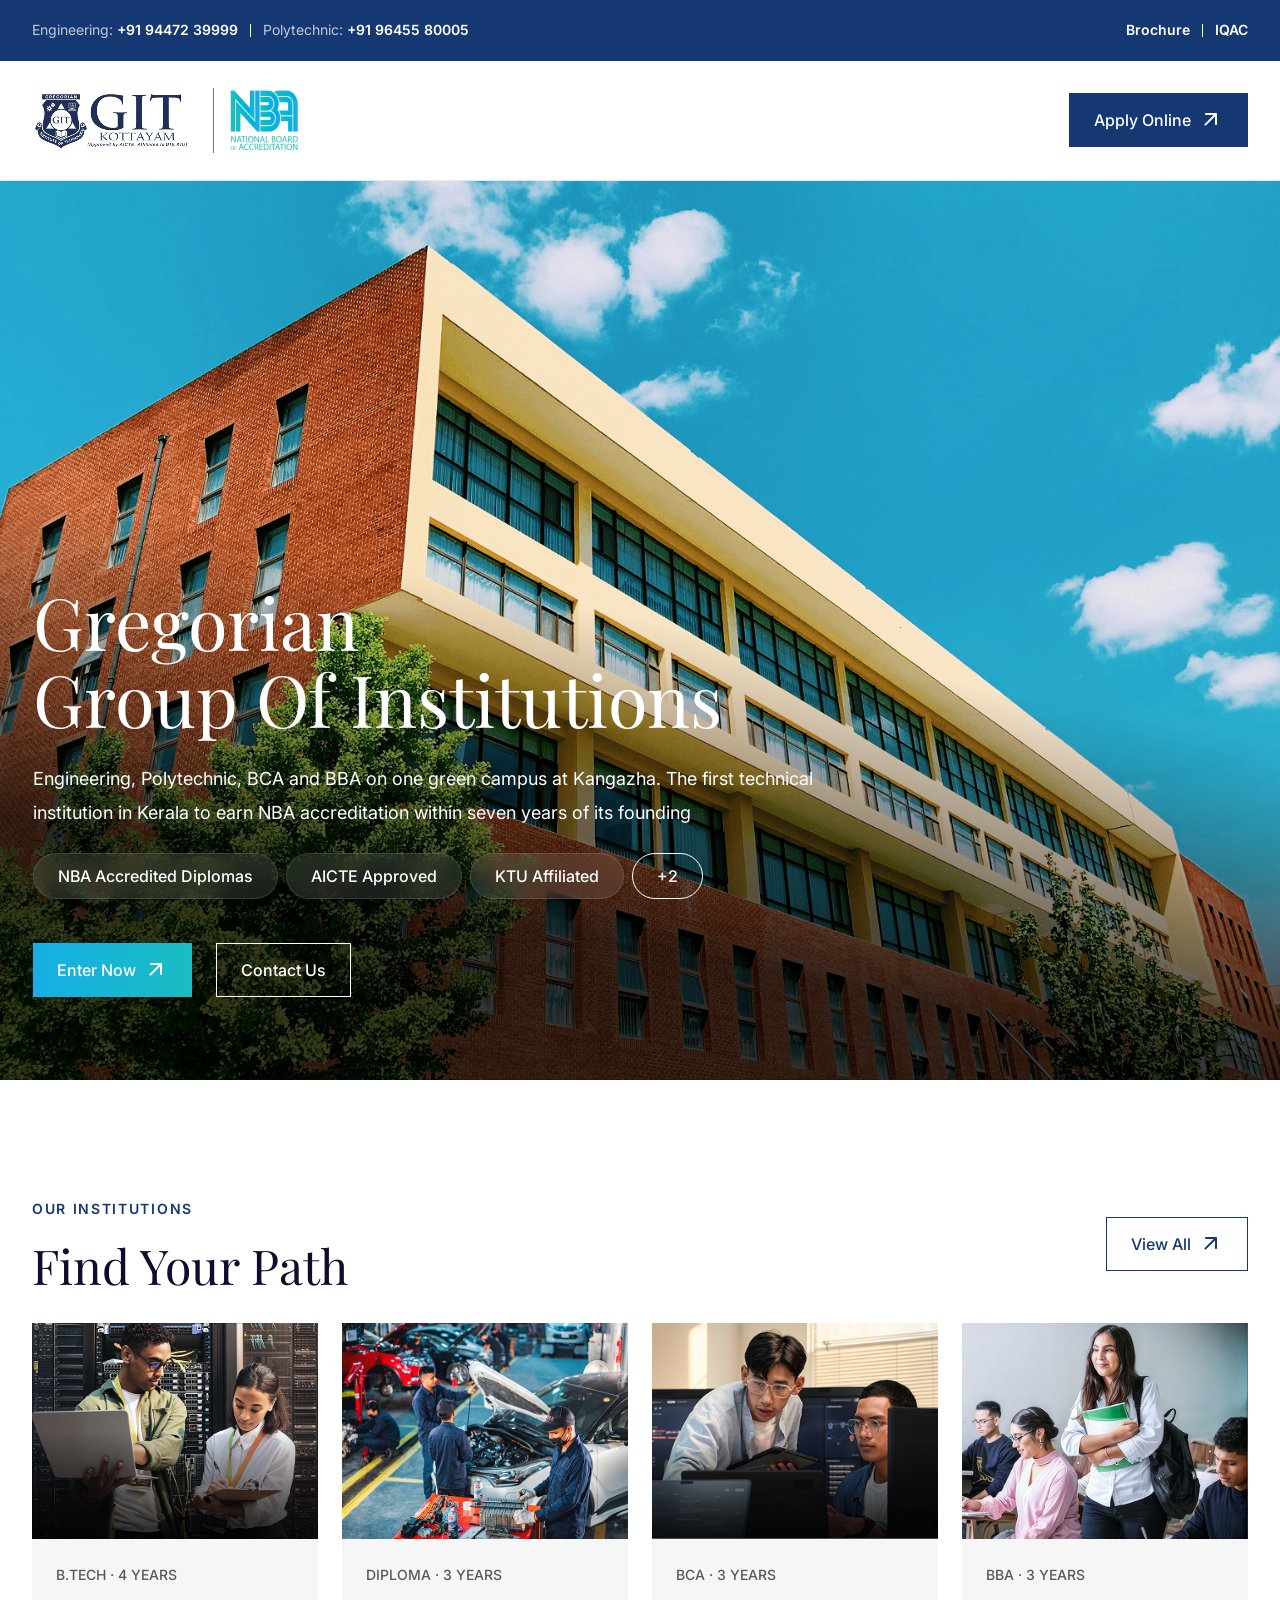
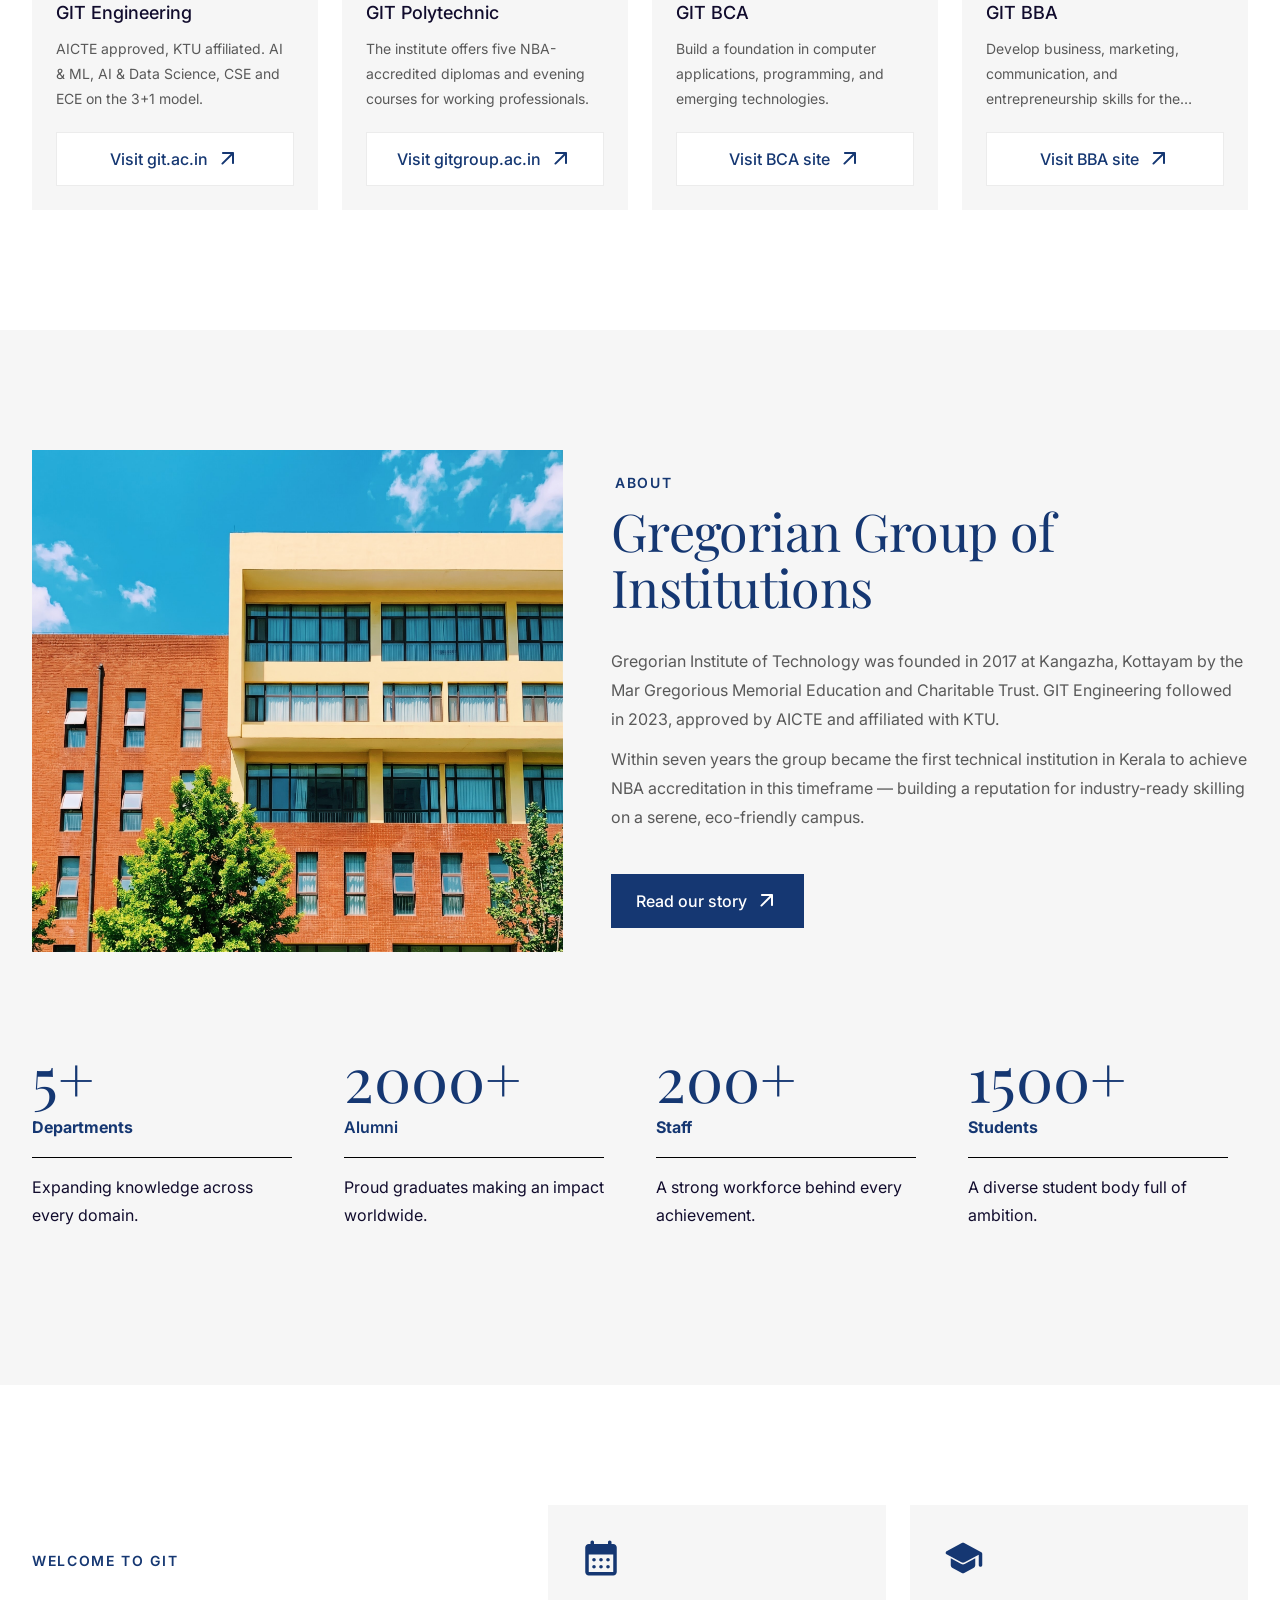
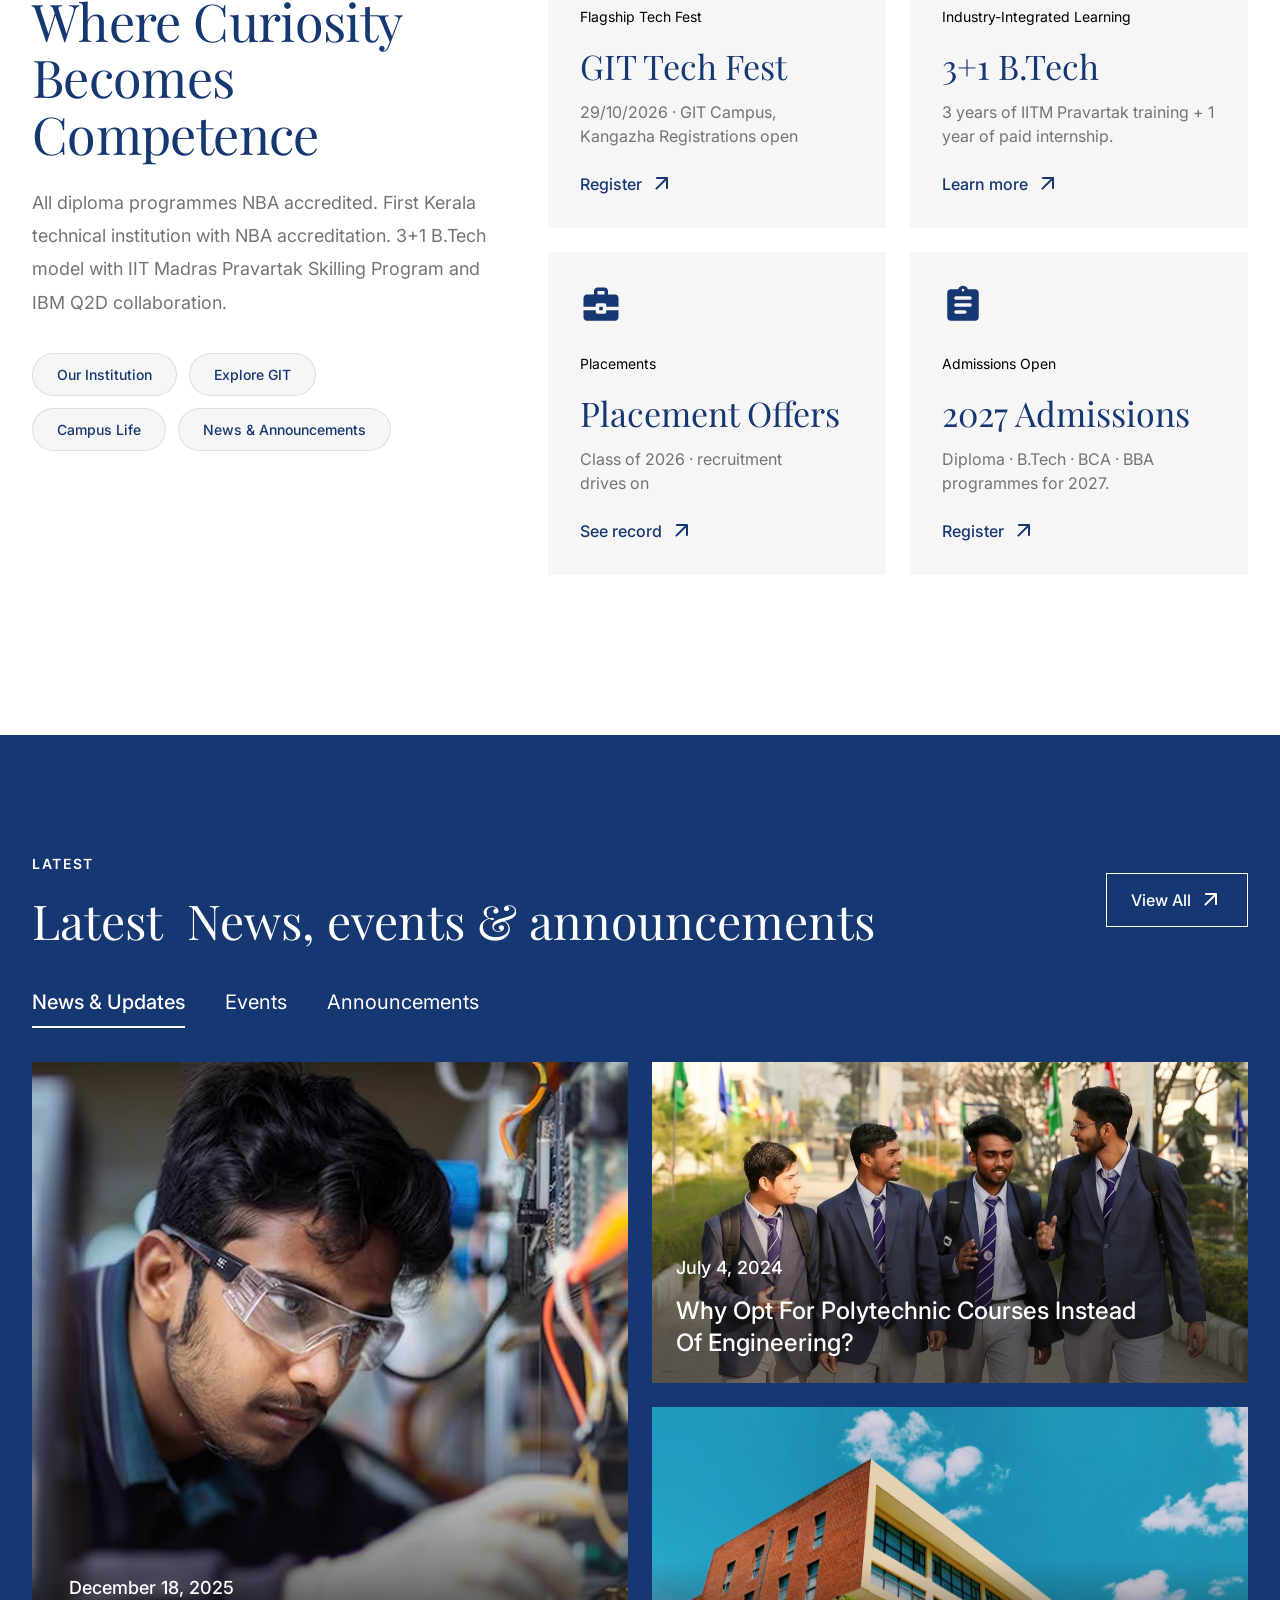
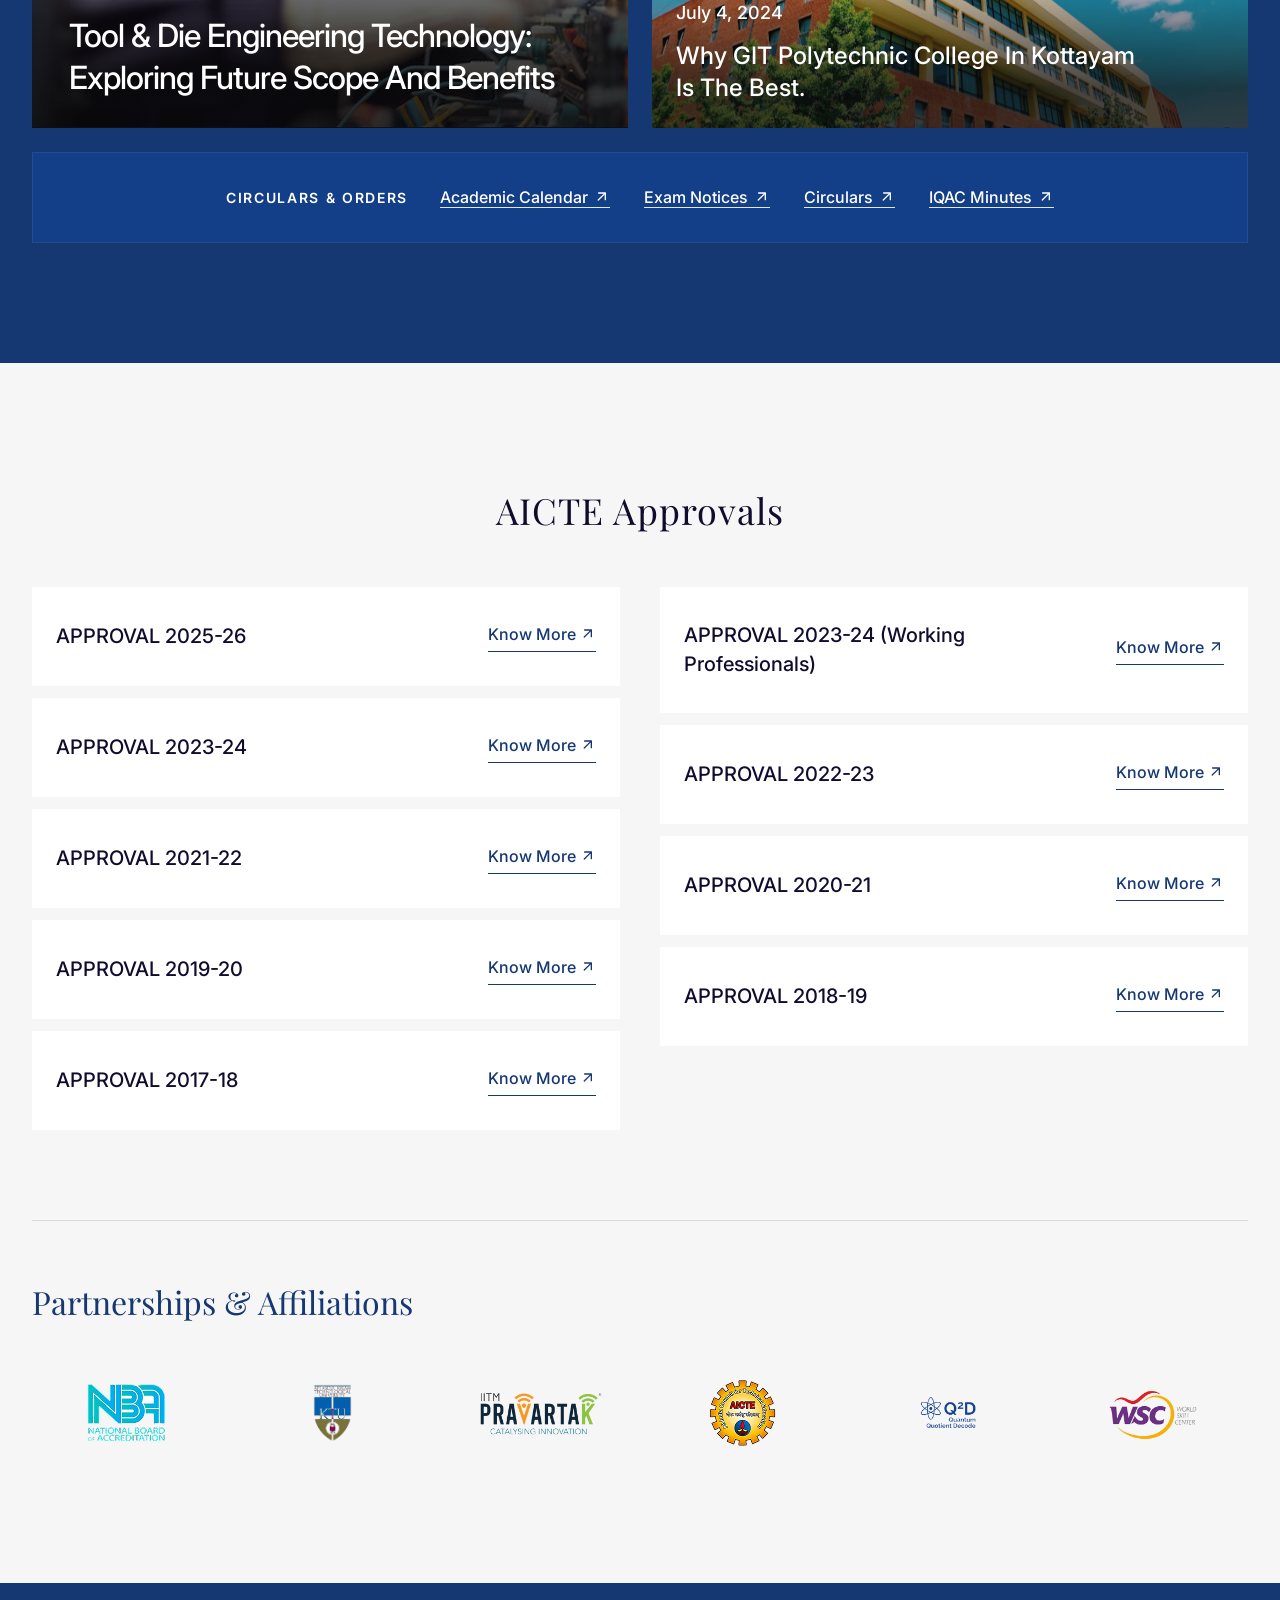
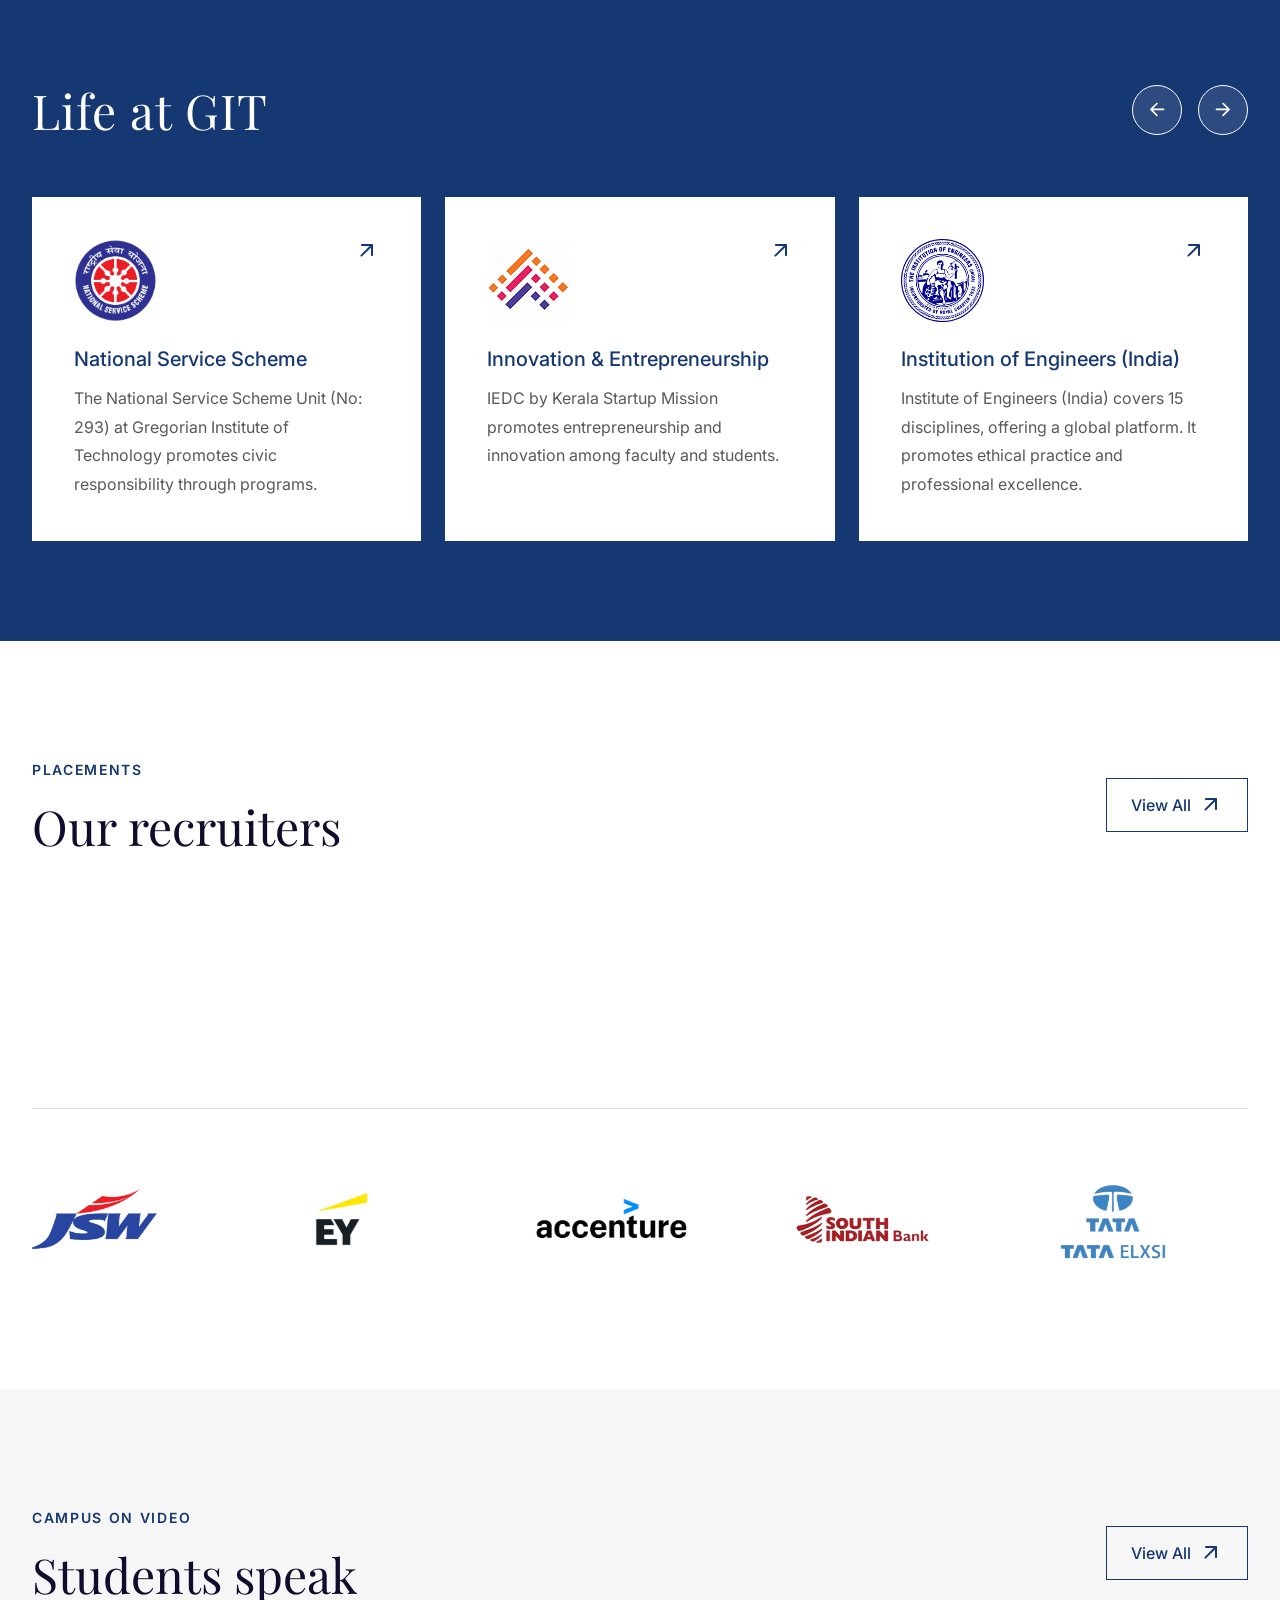
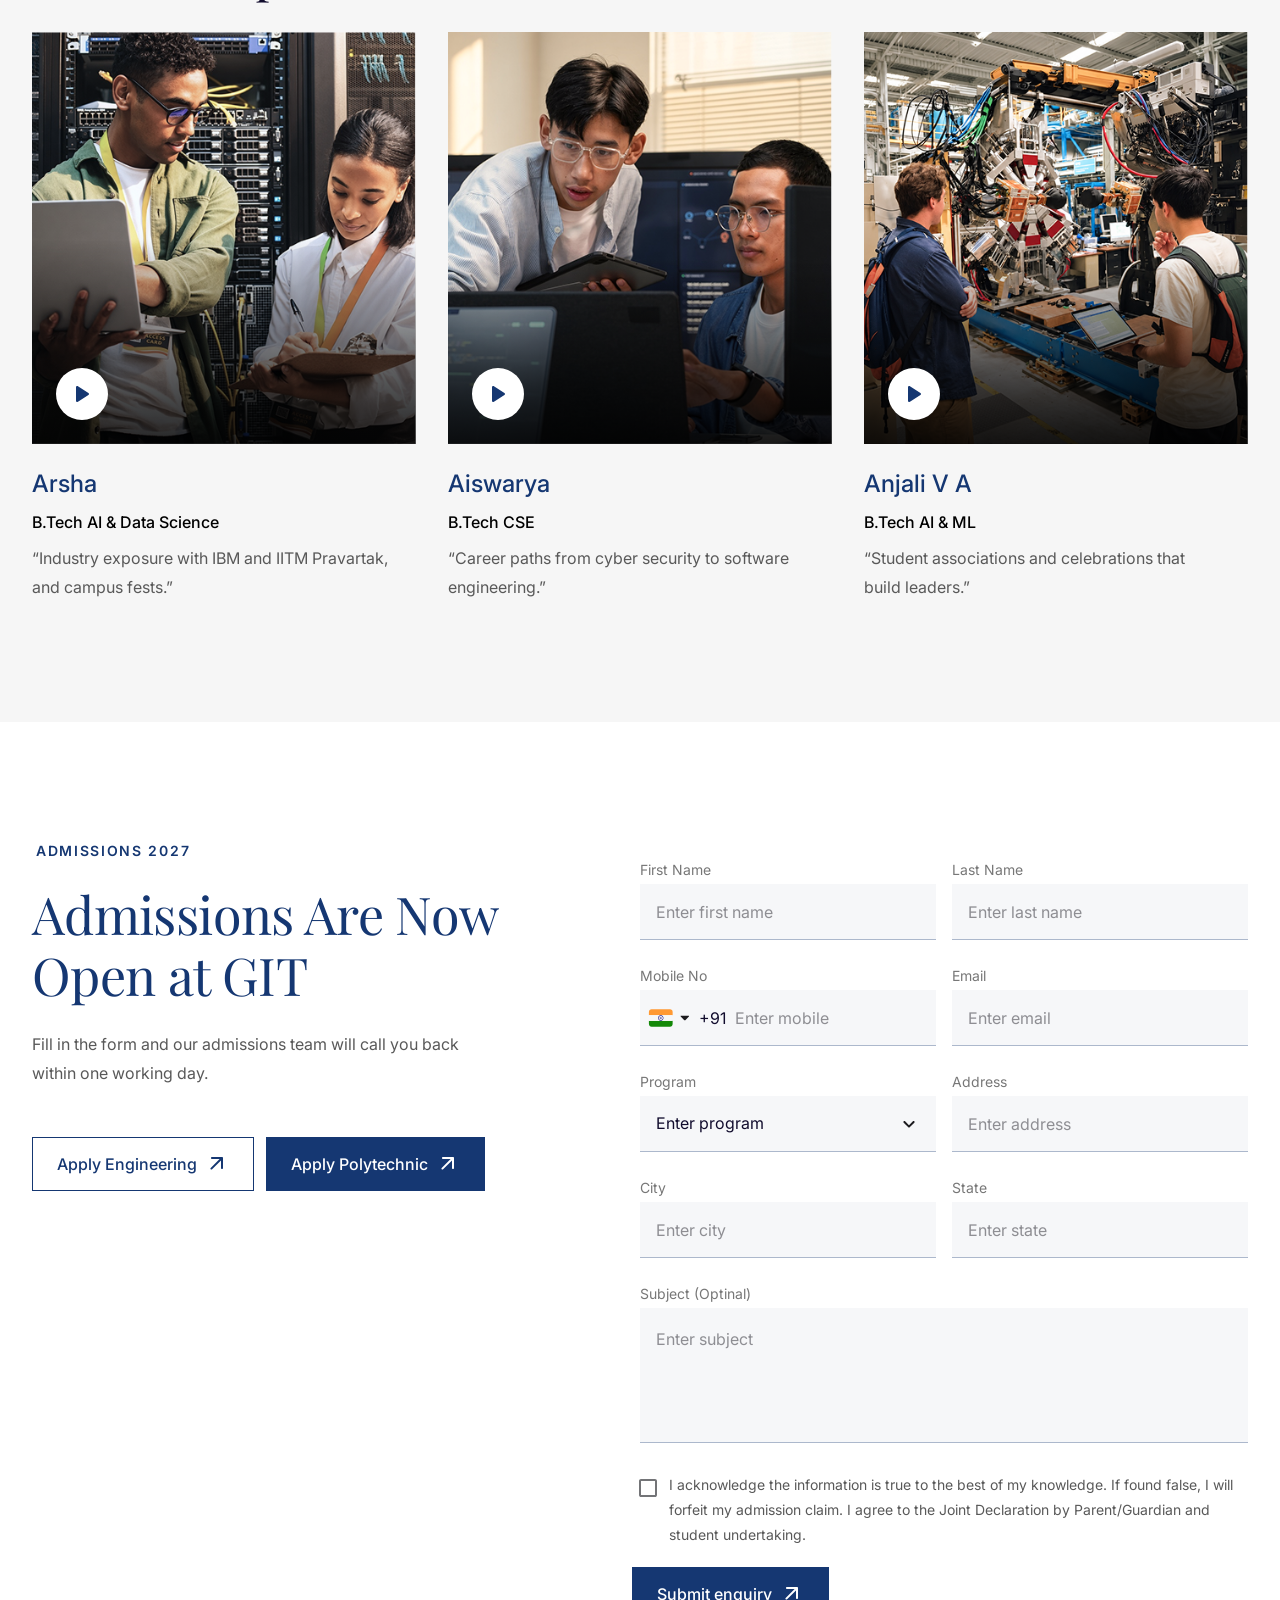
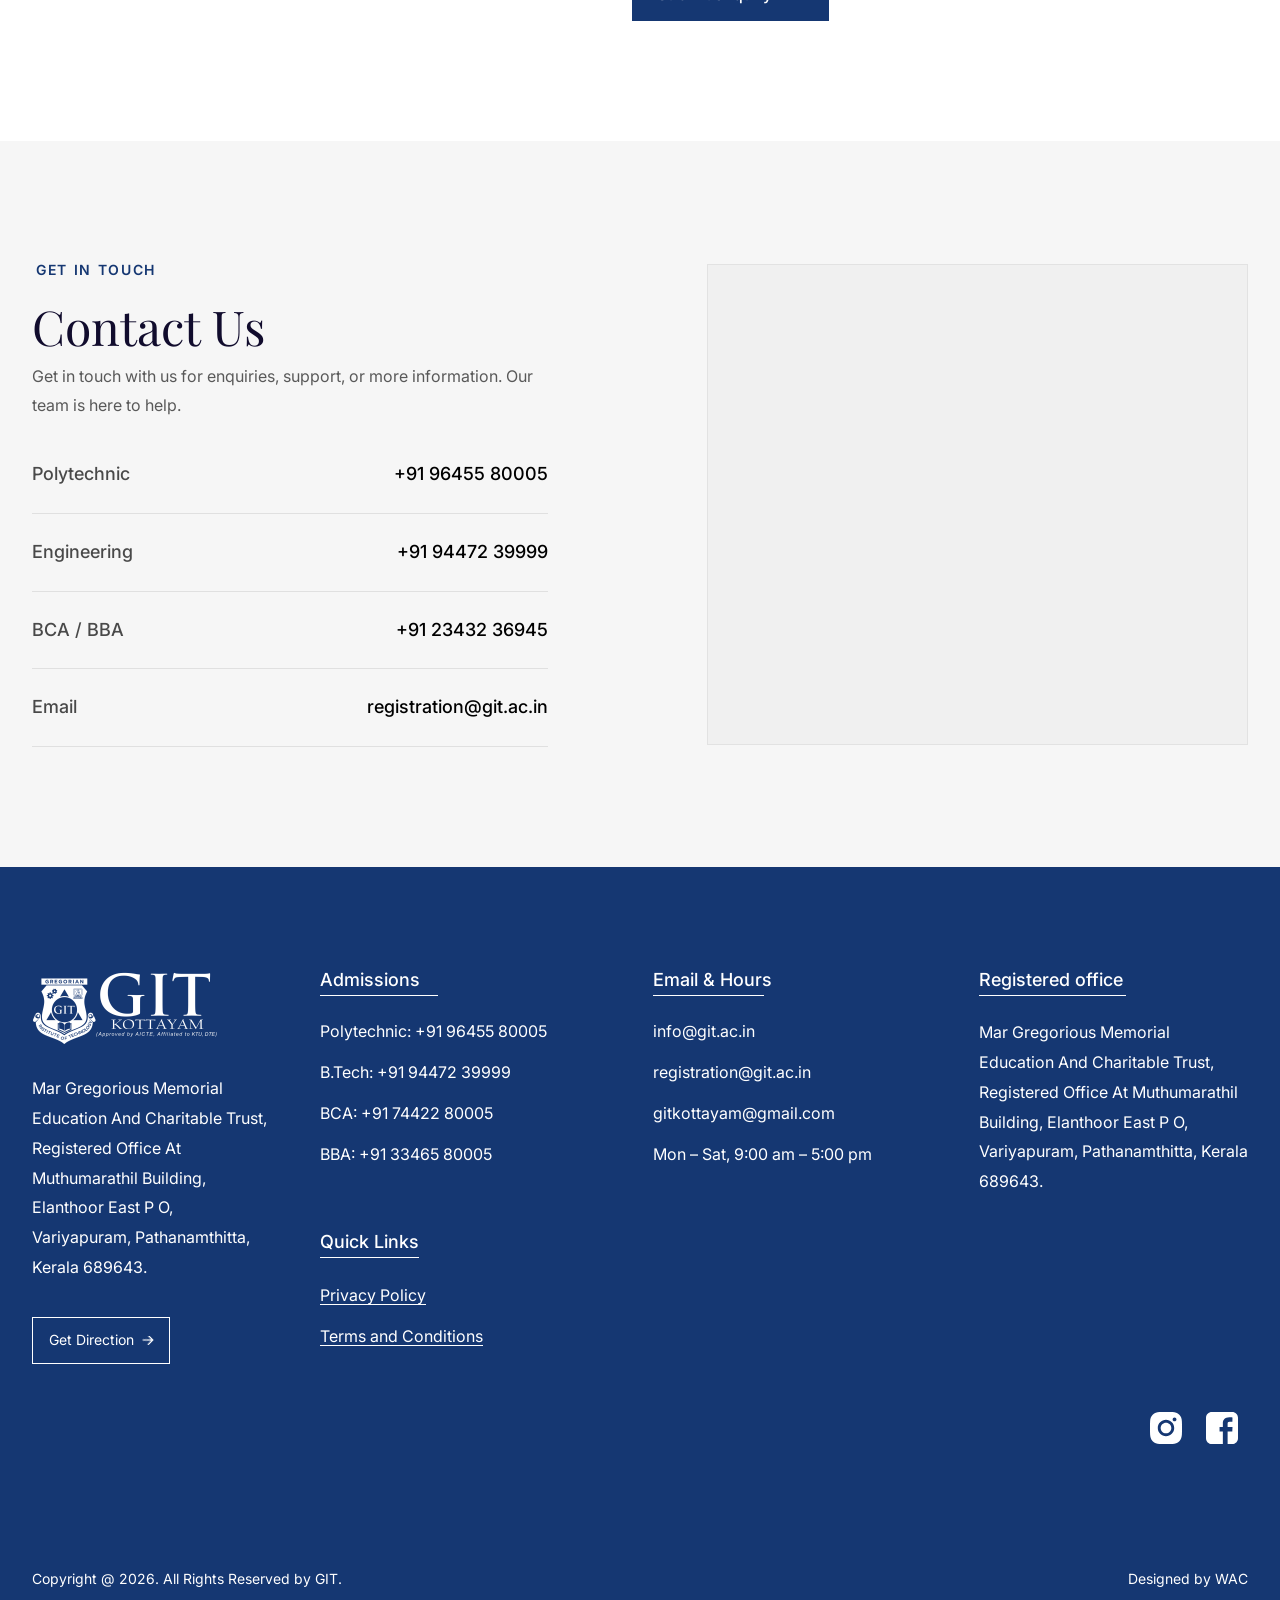
==== commit 4849c3a1: "feat: replace play button SVG with inline SVG for improved performance and styling" ====
--- a/index.html
+++ b/index.html
@@ -700,7 +700,7 @@
             <div class="testimonials-section__media testimonials-section__media--shade">
               <img src="assets/images/students-arsha.png" alt="Students working in a server room" class="testimonials-section__image" loading="lazy">
               <button type="button" class="testimonials-section__play" aria-label="Play Arsha's video" aria-haspopup="dialog" data-video-src="https://interactive-examples.mdn.mozilla.net/media/cc0-videos/flower.mp4" data-video-title="Arsha">
-                <img src="assets/icons/play-button.svg" alt="" width="52" height="52">
+                <svg class="testimonials-section__play-icon" viewBox="19.5 18 13 16" width="13" height="16" aria-hidden="true" focusable="false"><path d="M19.5 32.7045V19.2955C19.5 18.9285 19.6284 18.6208 19.8852 18.3725C20.142 18.1242 20.4416 18 20.784 18C20.8909 18 21.0033 18.0162 21.121 18.0486C21.2387 18.081 21.351 18.1296 21.458 18.1943L31.9222 24.8988C32.1148 25.0283 32.2593 25.1903 32.3556 25.3846C32.4519 25.5789 32.5 25.7841 32.5 26C32.5 26.2159 32.4519 26.4211 32.3556 26.6154C32.2593 26.8097 32.1148 26.9717 31.9222 27.1012L21.458 33.8057C21.351 33.8704 21.2387 33.919 21.121 33.9514C21.0033 33.9838 20.8909 34 20.784 34C20.4416 34 20.142 33.8758 19.8852 33.6275C19.6284 33.3792 19.5 33.0715 19.5 32.7045Z"/></svg>
               </button>
             </div>
             <div class="testimonials-section__text">
@@ -713,7 +713,7 @@
             <div class="testimonials-section__media testimonials-section__media--shade-strong">
               <img src="assets/images/students-aiswarya.png" alt="Students reviewing code on a tablet" class="testimonials-section__image" loading="lazy">
               <button type="button" class="testimonials-section__play" aria-label="Play Aiswarya's video" aria-haspopup="dialog" data-video-src="https://interactive-examples.mdn.mozilla.net/media/cc0-videos/flower.mp4" data-video-title="Aiswarya">
-                <img src="assets/icons/play-button.svg" alt="" width="52" height="52">
+                <svg class="testimonials-section__play-icon" viewBox="19.5 18 13 16" width="13" height="16" aria-hidden="true" focusable="false"><path d="M19.5 32.7045V19.2955C19.5 18.9285 19.6284 18.6208 19.8852 18.3725C20.142 18.1242 20.4416 18 20.784 18C20.8909 18 21.0033 18.0162 21.121 18.0486C21.2387 18.081 21.351 18.1296 21.458 18.1943L31.9222 24.8988C32.1148 25.0283 32.2593 25.1903 32.3556 25.3846C32.4519 25.5789 32.5 25.7841 32.5 26C32.5 26.2159 32.4519 26.4211 32.3556 26.6154C32.2593 26.8097 32.1148 26.9717 31.9222 27.1012L21.458 33.8057C21.351 33.8704 21.2387 33.919 21.121 33.9514C21.0033 33.9838 20.8909 34 20.784 34C20.4416 34 20.142 33.8758 19.8852 33.6275C19.6284 33.3792 19.5 33.0715 19.5 32.7045Z"/></svg>
               </button>
             </div>
             <div class="testimonials-section__text">
@@ -726,7 +726,7 @@
             <div class="testimonials-section__media testimonials-section__media--shade-strong">
               <img src="assets/images/students-anjali.png" alt="Students observing an industrial robot in a lab" class="testimonials-section__image testimonials-section__image--cover" loading="lazy">
               <button type="button" class="testimonials-section__play" aria-label="Play Anjali V A's video" aria-haspopup="dialog" data-video-src="https://interactive-examples.mdn.mozilla.net/media/cc0-videos/flower.mp4" data-video-title="Anjali V A">
-                <img src="assets/icons/play-button.svg" alt="" width="52" height="52">
+                <svg class="testimonials-section__play-icon" viewBox="19.5 18 13 16" width="13" height="16" aria-hidden="true" focusable="false"><path d="M19.5 32.7045V19.2955C19.5 18.9285 19.6284 18.6208 19.8852 18.3725C20.142 18.1242 20.4416 18 20.784 18C20.8909 18 21.0033 18.0162 21.121 18.0486C21.2387 18.081 21.351 18.1296 21.458 18.1943L31.9222 24.8988C32.1148 25.0283 32.2593 25.1903 32.3556 25.3846C32.4519 25.5789 32.5 25.7841 32.5 26C32.5 26.2159 32.4519 26.4211 32.3556 26.6154C32.2593 26.8097 32.1148 26.9717 31.9222 27.1012L21.458 33.8057C21.351 33.8704 21.2387 33.919 21.121 33.9514C21.0033 33.9838 20.8909 34 20.784 34C20.4416 34 20.142 33.8758 19.8852 33.6275C19.6284 33.3792 19.5 33.0715 19.5 32.7045Z"/></svg>
               </button>
             </div>
             <div class="testimonials-section__text">
--- a/css/style.css
+++ b/css/style.css
@@ -2122,13 +2122,26 @@
   z-index: 1;
   width: 52px;
   height: 52px;
+  display: flex;
+  align-items: center;
+  justify-content: center;
+  color: var(--color-primary);
+  background-color: var(--color-white);
   border-radius: var(--radius-circle);
+}
+
+/* Play triangle (inline SVG, same shape as the Figma icon); the circle itself
+   stays still and only the icon zooms on hover */
+.testimonials-section__play-icon {
+  width: 13px;
+  height: 16px;
+  fill: currentColor;
   transition: transform var(--transition-base);
 }
 
 @media (hover: hover) and (pointer: fine) {
-  .testimonials-section__play:hover {
-    transform: scale(1.06);
+  .testimonials-section__play:hover .testimonials-section__play-icon {
+    transform: scale(1.15);
   }
 }
 
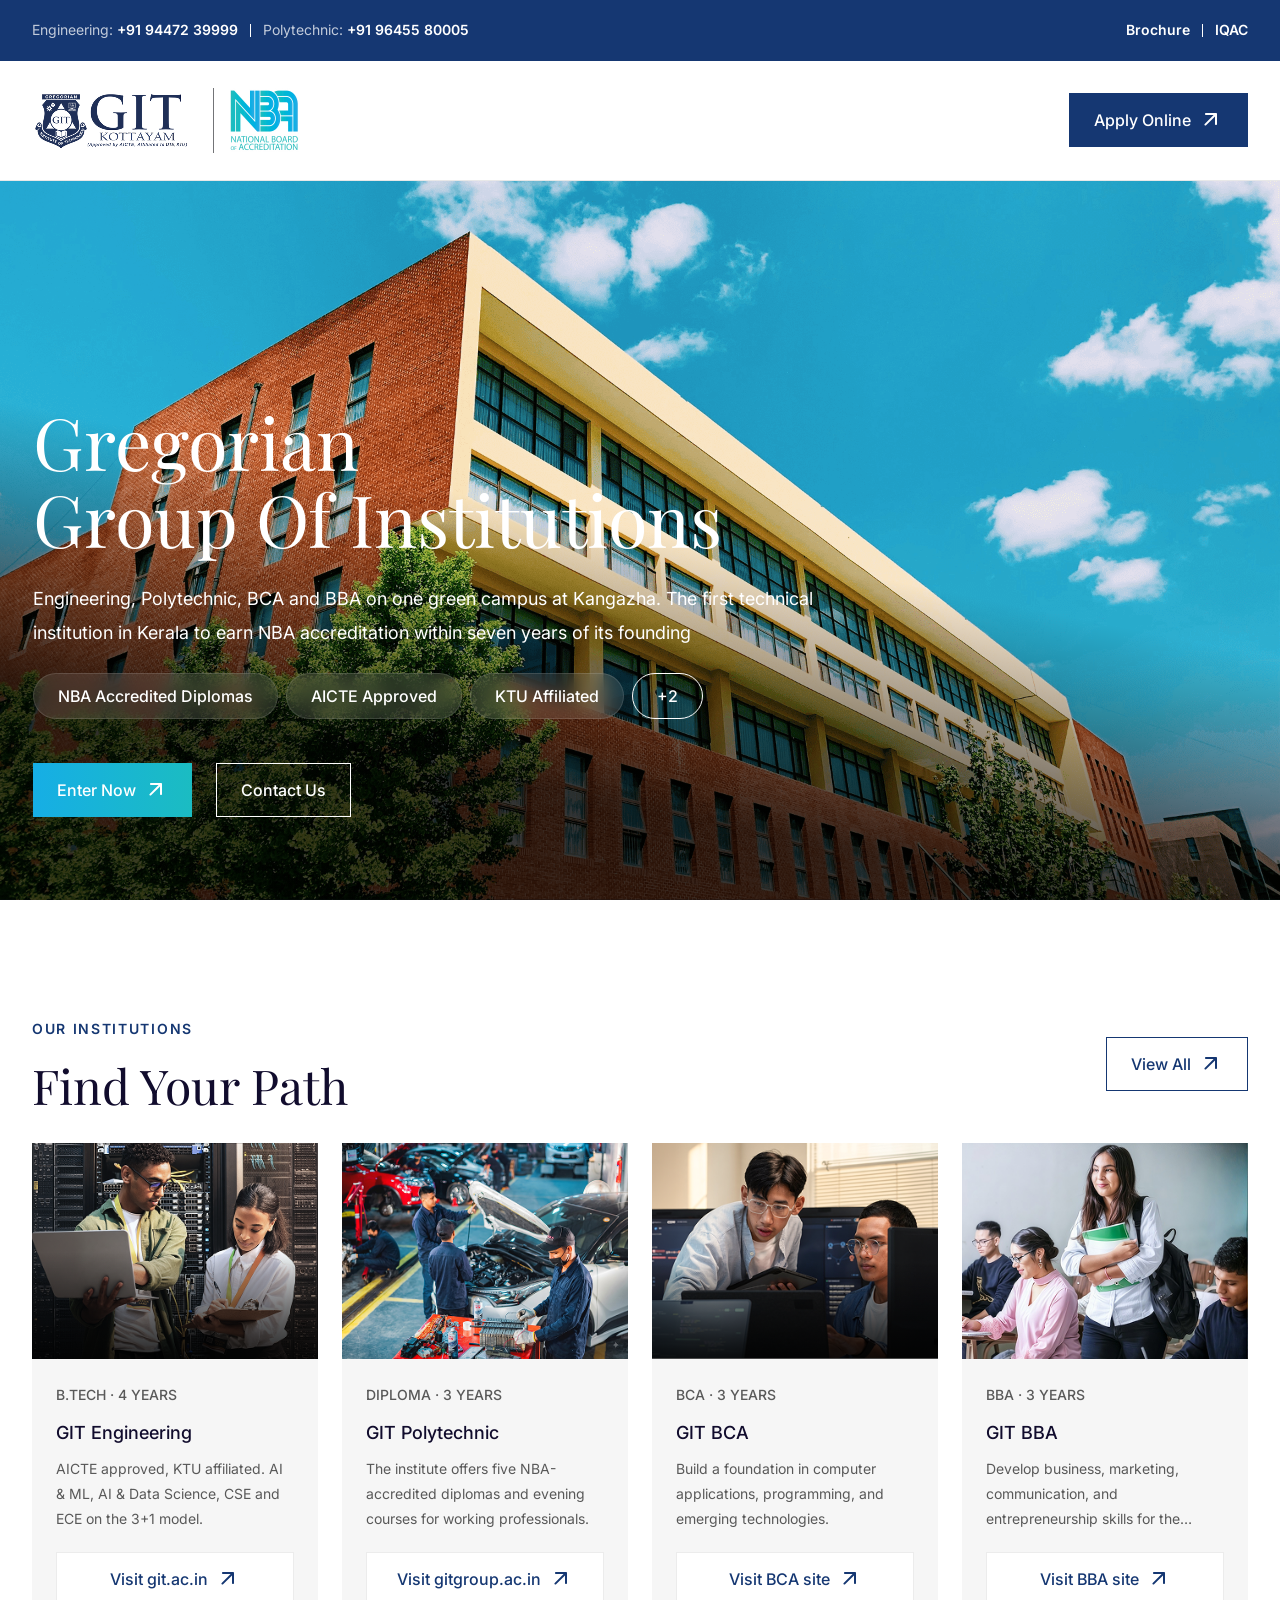
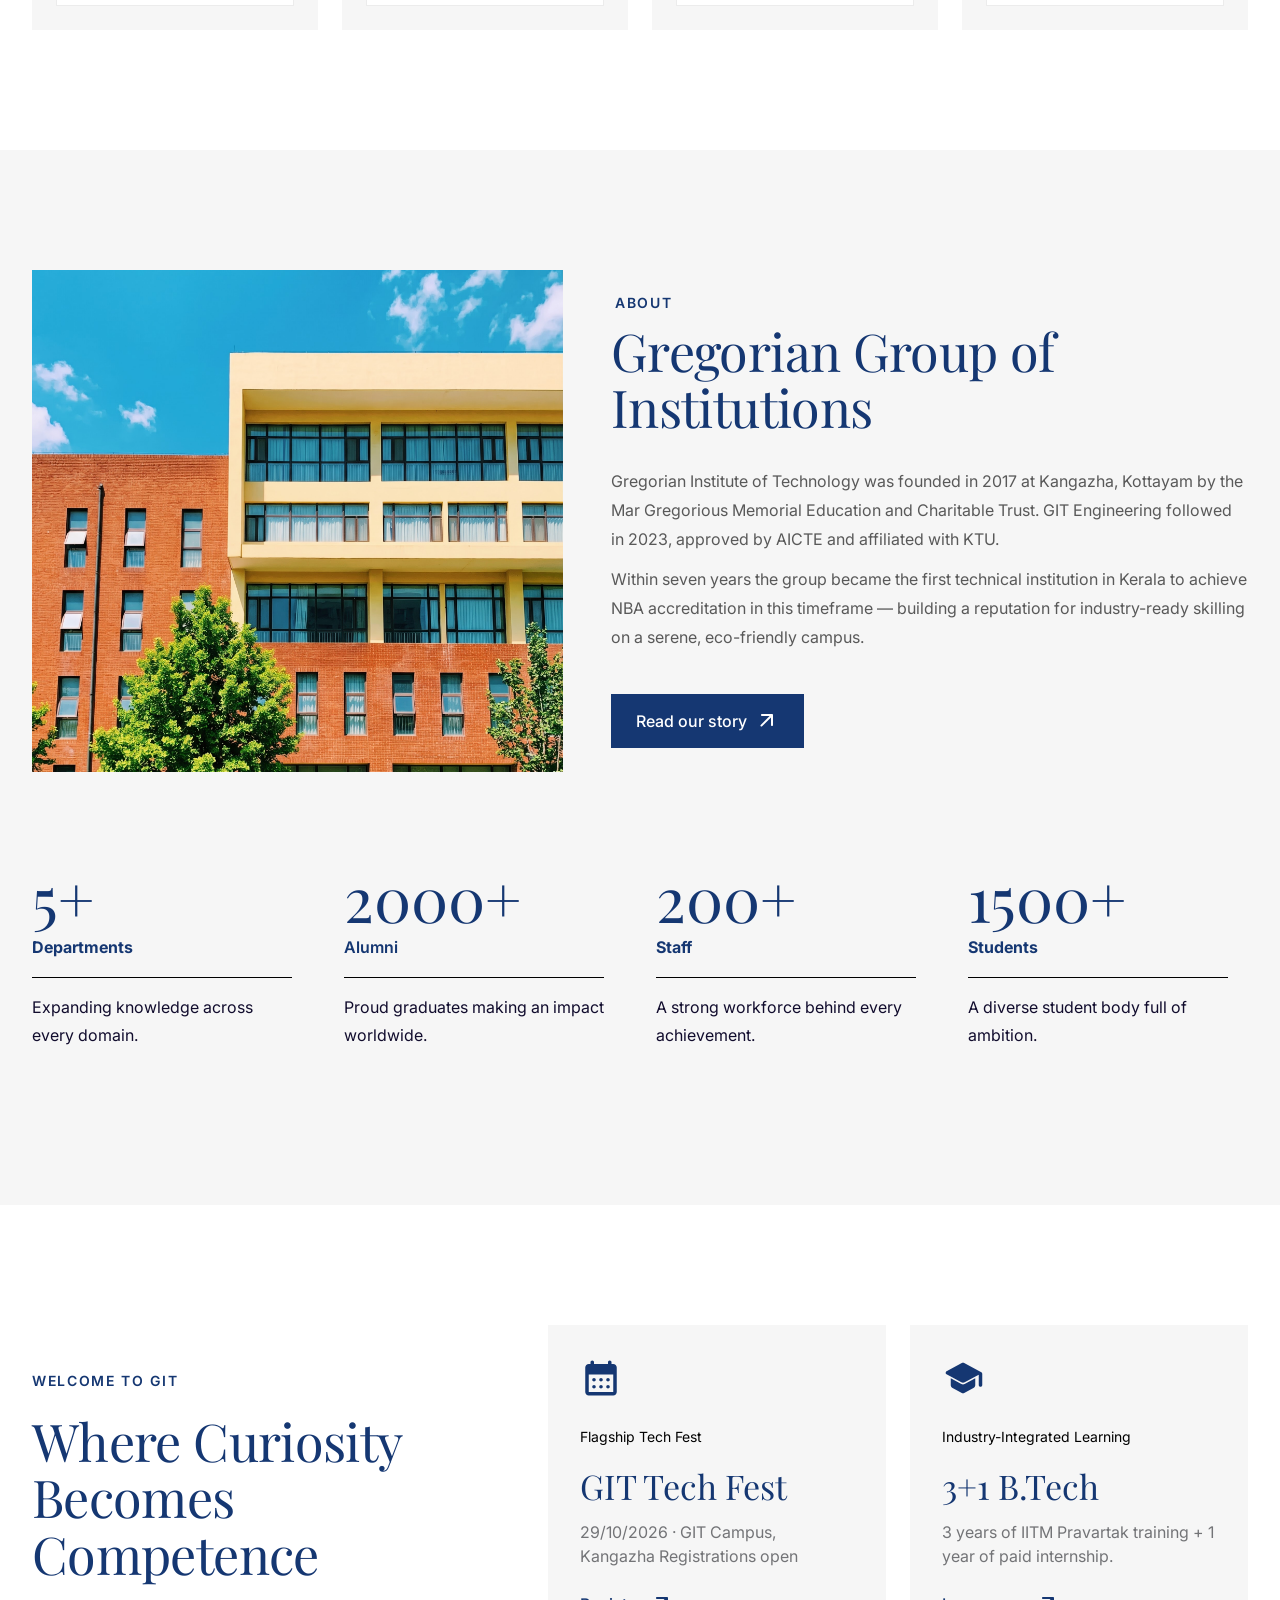
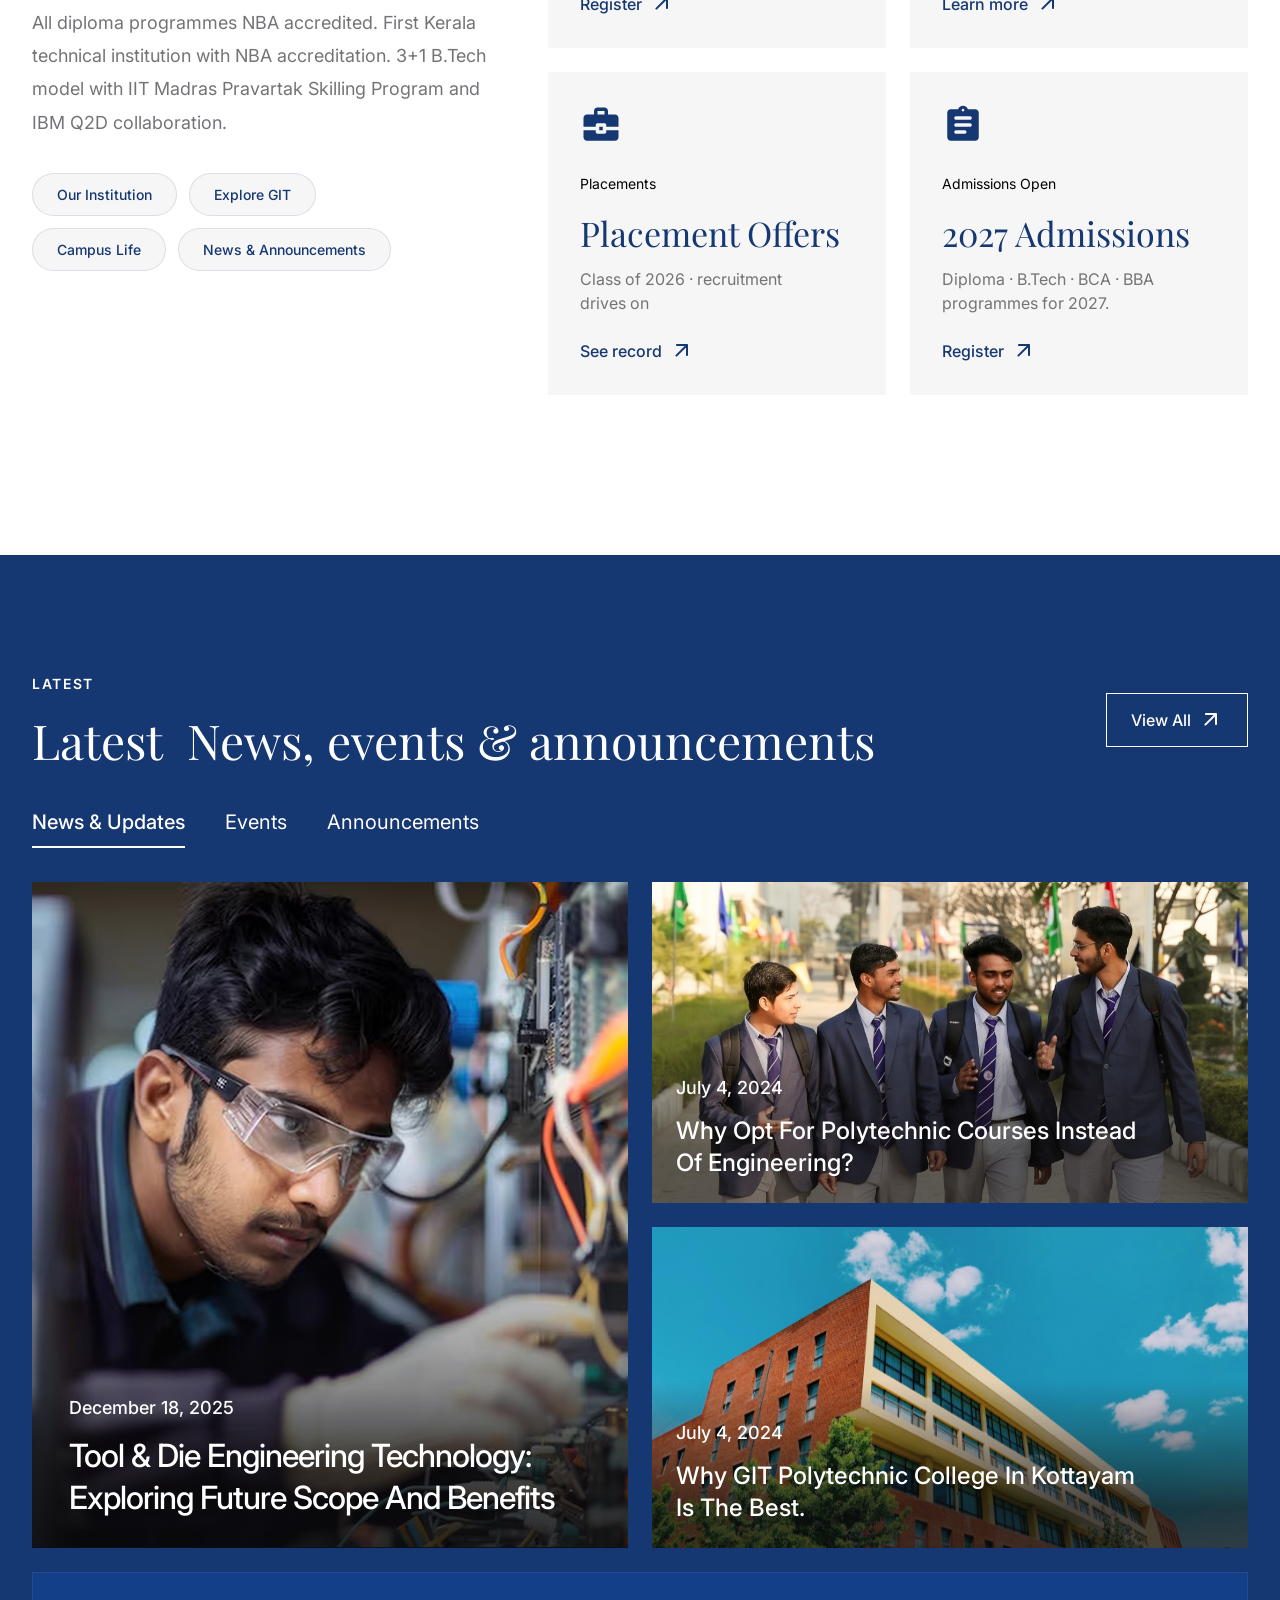
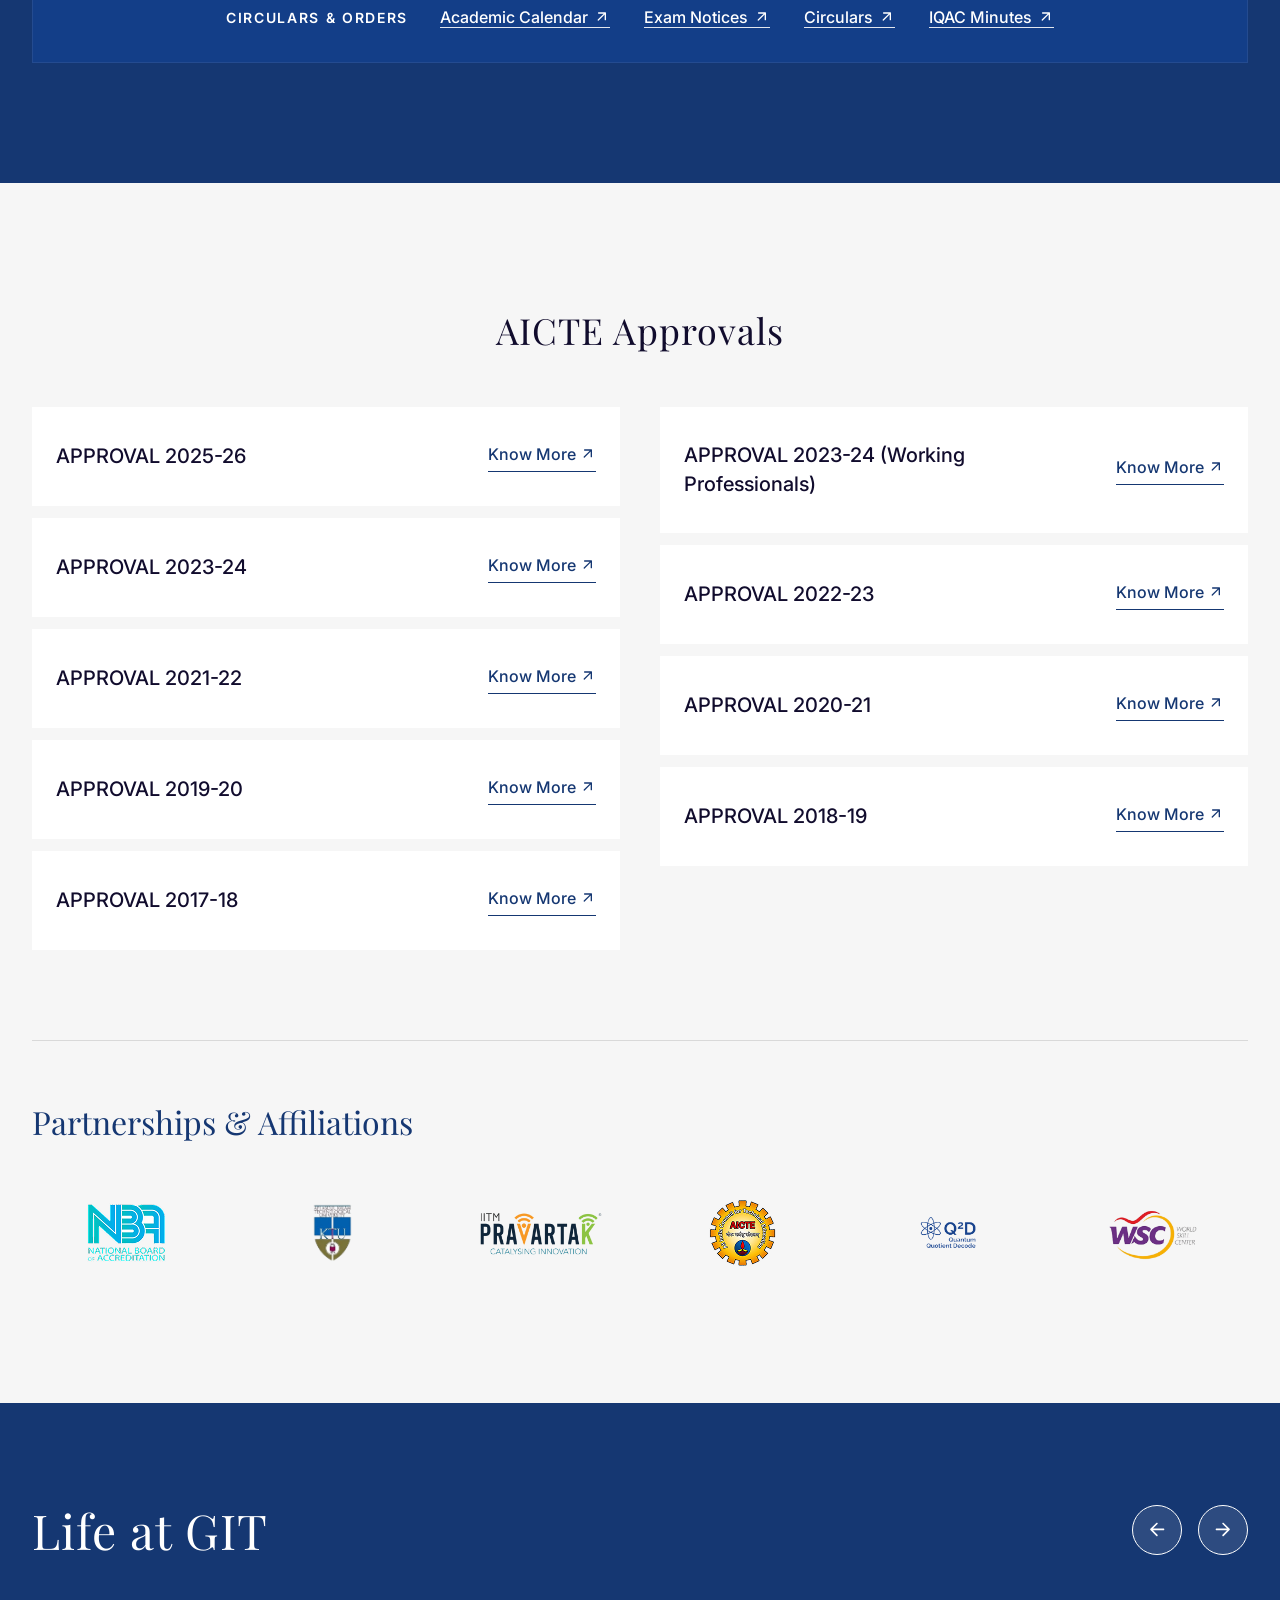
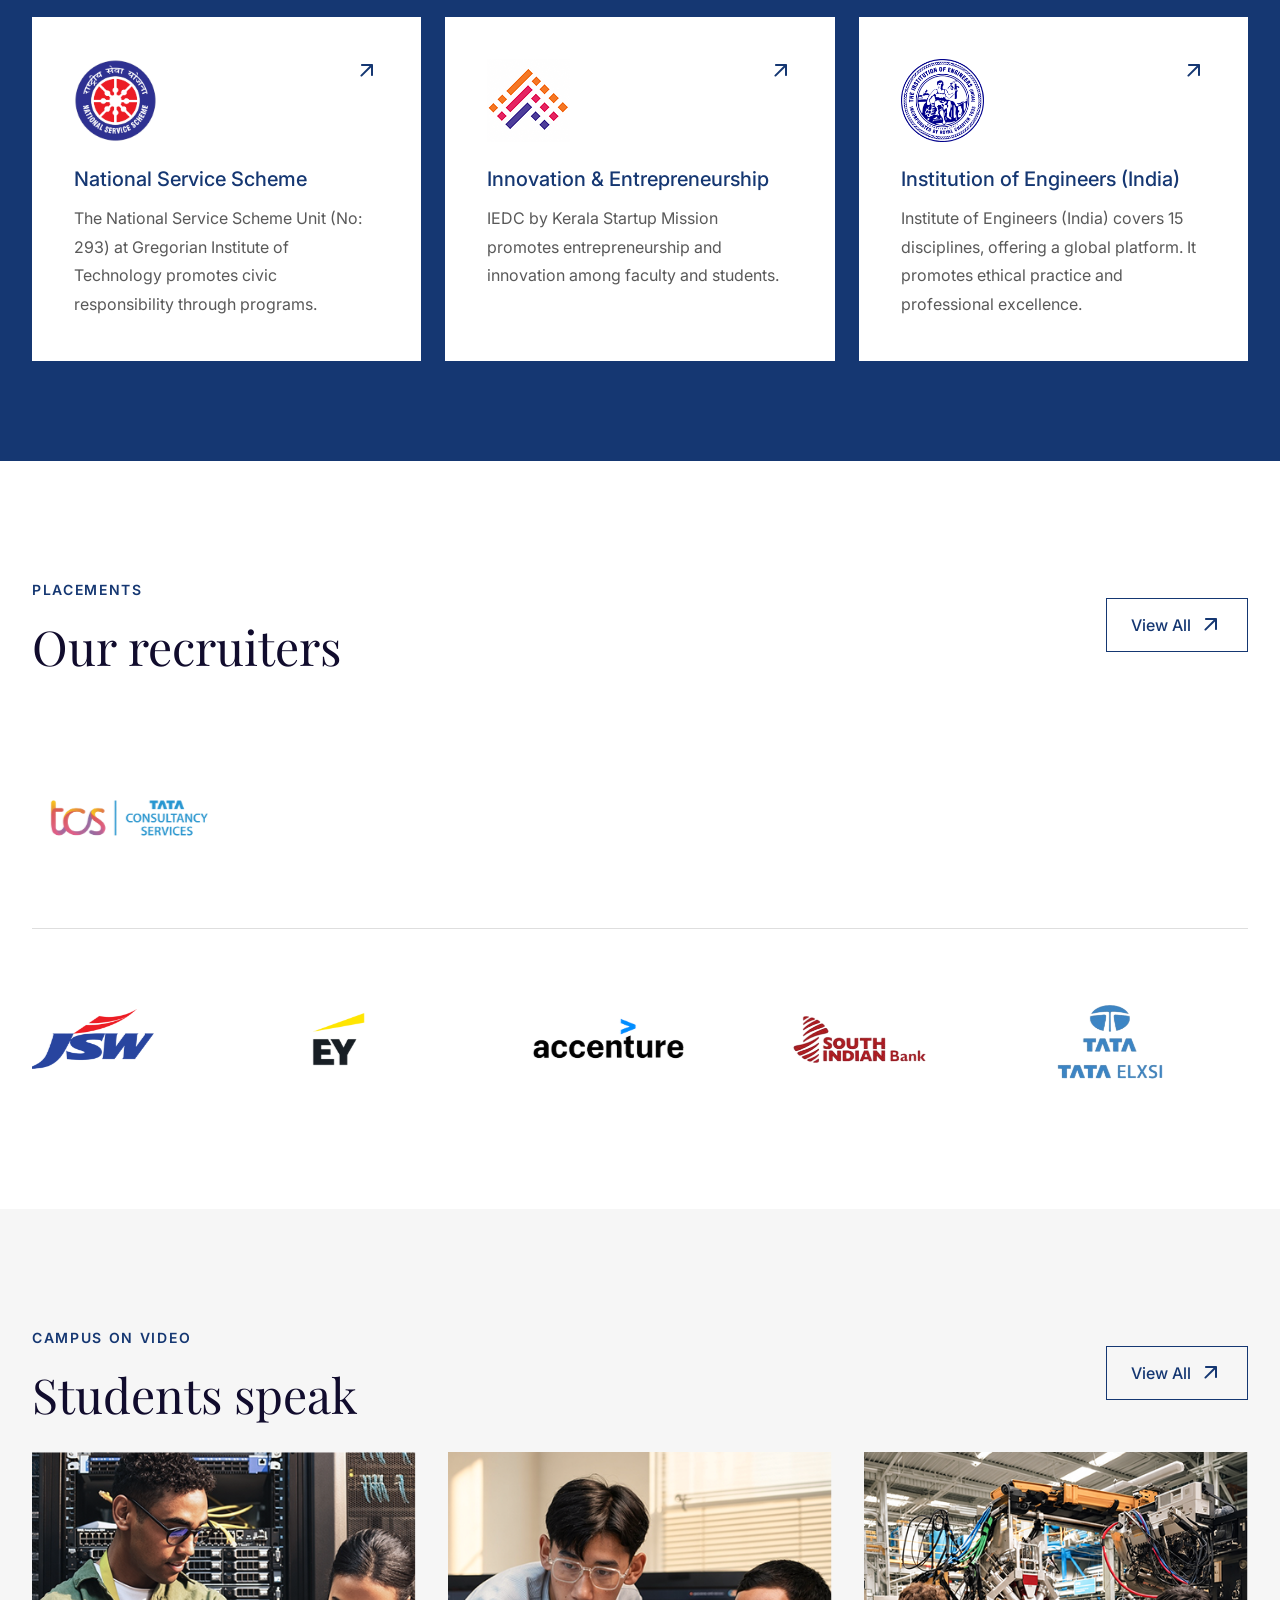
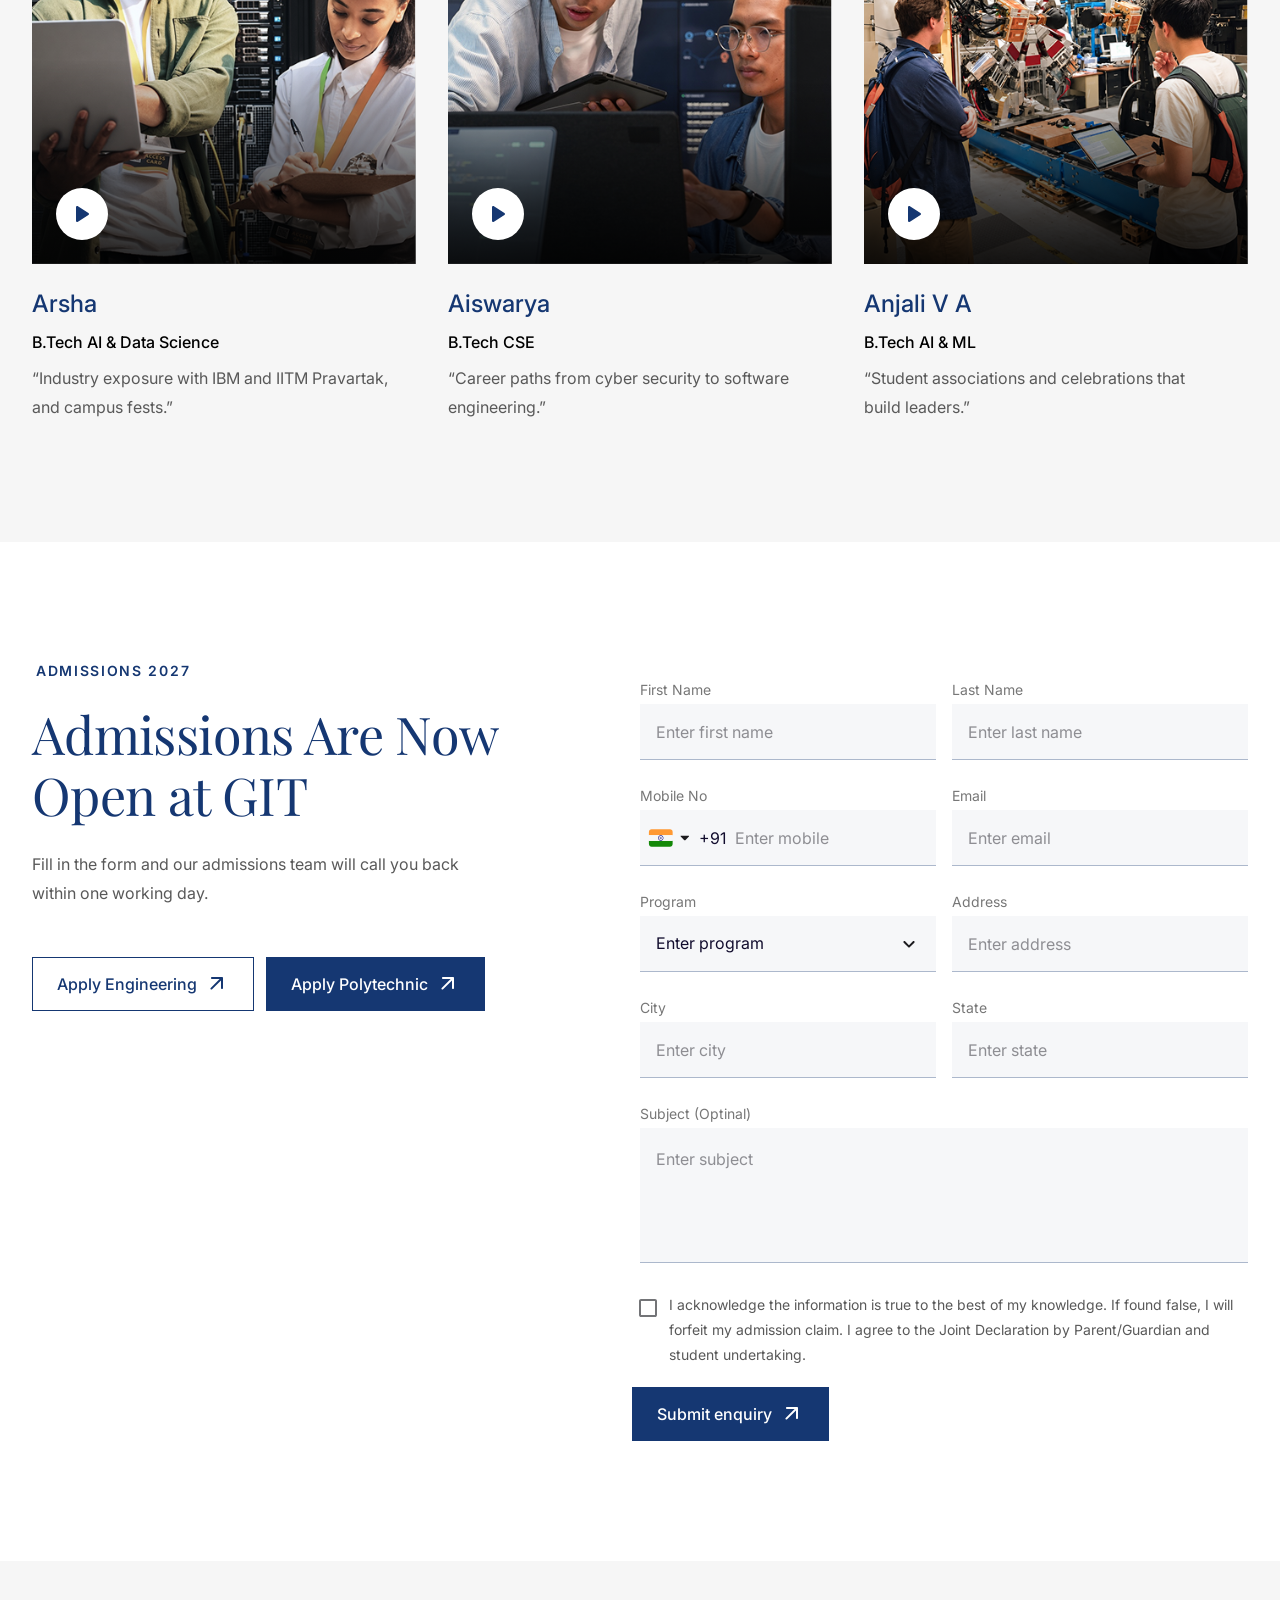
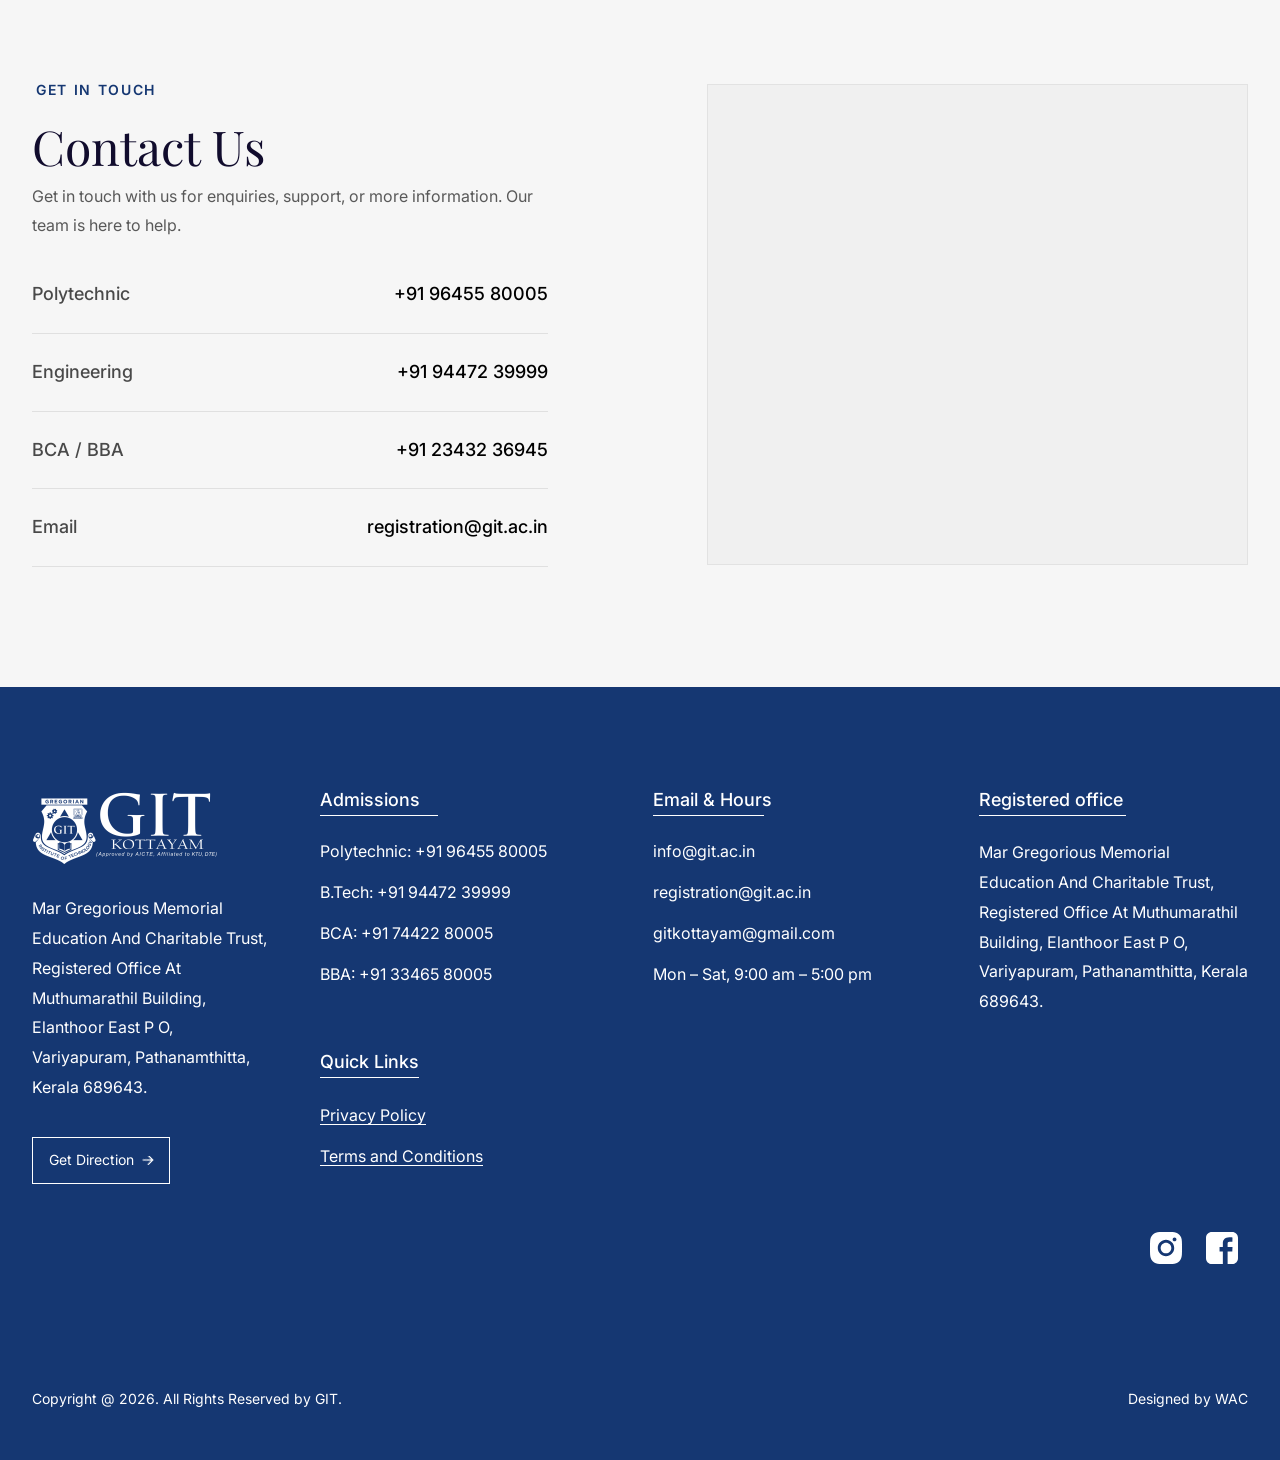
==== commit 14114887: "feat: update hero section height calculations and adjust utility bar handling" ====
--- a/index.html
+++ b/index.html
@@ -136,7 +136,7 @@
           </ul>
         </div>
         <div class="hero-section__actions">
-          <a href="#admissions" class="button button--gradient">
+          <a href="#institutions" class="button button--gradient">
             Enter Now
             <span class="icon icon--arrow-outward" aria-hidden="true"></span>
           </a>
--- a/css/style.css
+++ b/css/style.css
@@ -77,9 +77,10 @@
   --container-width: 1424px;
   --container-gutter: 40px;
   --section-padding-y: 120px;
-  --hero-min-height: 899px;
   --header-height: 120px;
   /* sticky header (used for anchor offset) */
+  --utility-bar-height: 61px;
+  /* blue bar above the header; js/main.js overwrites --hero-offset with the measured total */
 
   /* Components */
   --button-height: 54px;
@@ -785,7 +786,10 @@
   position: relative;
   display: flex;
   align-items: flex-end;
-  min-height: var(--hero-min-height);
+  /* First screen = utility bar + header + hero. min-height (not height) so the hero grows
+     instead of clipping its text on short screens. svh = stable height on mobile browsers. */
+  min-height: calc(100vh - var(--hero-offset, (var(--utility-bar-height) + var(--header-height))));
+  min-height: calc(100svh - var(--hero-offset, (var(--utility-bar-height) + var(--header-height))));
   overflow: hidden;
   color: var(--color-white);
   background-color: var(--color-primary);
@@ -3094,7 +3098,6 @@
     --font-size-section-title: 40px;
     --font-size-stat: 52px;
     --font-size-card-title: 30px;
-    --hero-min-height: 760px;
   }
 
   .section-title {
@@ -3372,9 +3375,9 @@
     --font-size-section-title: 34px;
     --font-size-stat: 46px;
     --font-size-card-title: 28px;
-    --hero-min-height: 680px;
     --logo-scale: 0.85;
     --header-height: 97px;
+    --utility-bar-height: 45px;
   }
 
   .section-header {
@@ -3546,7 +3549,6 @@
     --font-size-section-title: 30px;
     --font-size-stat: 42px;
     --font-size-card-title: 26px;
-    --hero-min-height: 640px;
     --button-height: 50px;
     --button-padding-x: 20px;
     --logo-scale: 0.75;
@@ -3880,6 +3882,7 @@
   :root {
     --container-gutter: 20px;
     --header-height: 75px;
+    --utility-bar-height: 0px;
   }
 
   /* ---------- Header (Figma 426:7766): no utility bar, hamburger replaces Apply Online ---------- */
@@ -3929,10 +3932,6 @@
   }
 
   /* ---------- Hero (Figma 426:7101) ---------- */
-  .hero-section {
-    min-height: 720px;
-  }
-
   .hero-section__media::after {
     background-image: linear-gradient(183.256deg, rgba(0, 0, 0, 0) 25.025%, rgba(0, 0, 0, 0.82) 98.494%);
   }
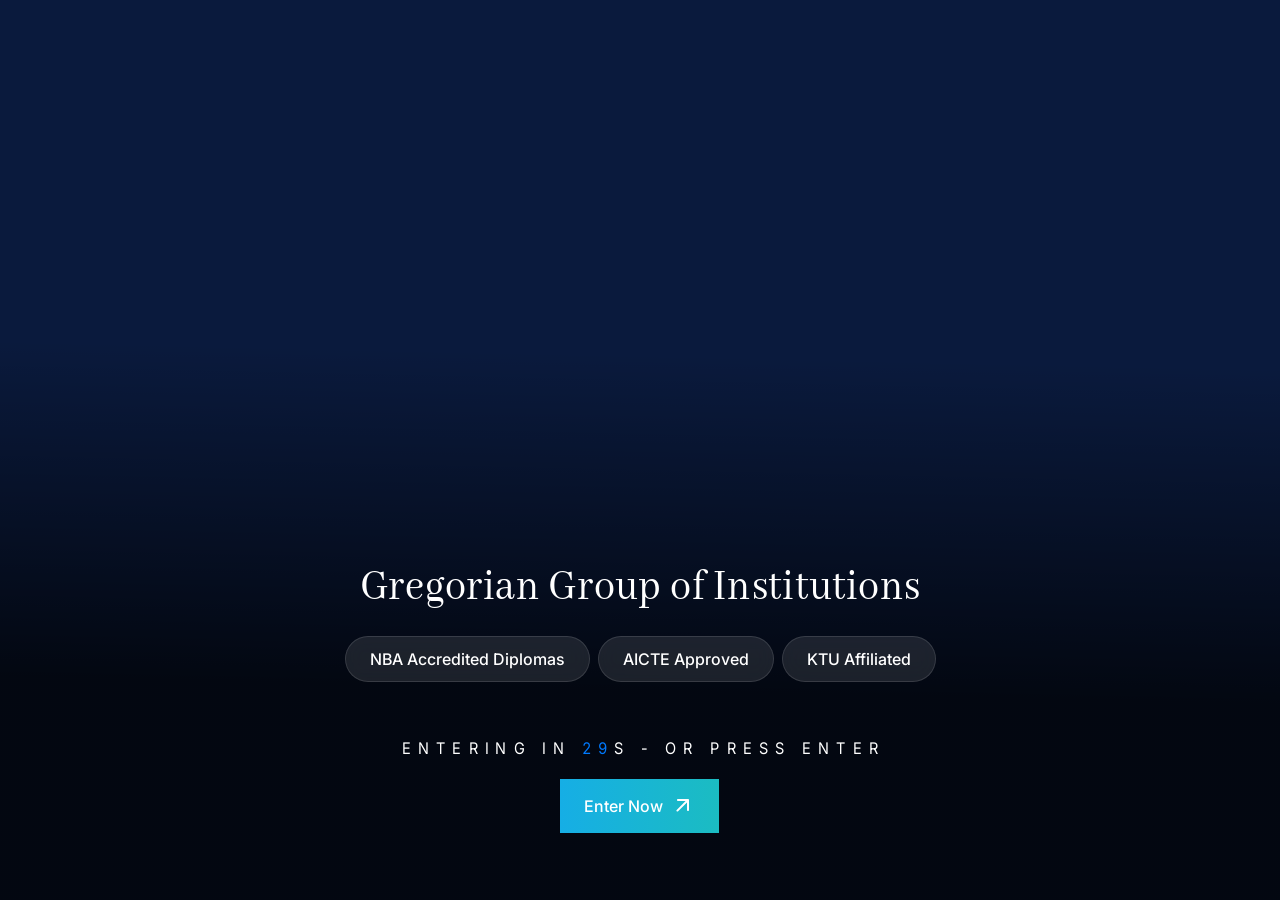
==== commit a0067e6f: "Home animations" ====
--- a/index.html
+++ b/index.html
@@ -1,5 +1,5 @@
 <!DOCTYPE html>
-<html lang="en">
+<html lang="en" class="is-welcome">
 <head>
   <meta charset="UTF-8">
   <meta name="viewport" content="width=device-width, initial-scale=1.0">
@@ -28,947 +28,55 @@
 
   <link rel="preconnect" href="https://fonts.googleapis.com">
   <link rel="preconnect" href="https://fonts.gstatic.com" crossorigin>
-  <link href="https://fonts.googleapis.com/css2?family=Inter:wght@400;500;600;700&family=Playfair+Display:wght@400&display=swap" rel="stylesheet">
-  <!-- Swiper (slider library) — CDN; loaded before style.css so project styles win -->
-  <link rel="stylesheet" href="https://cdn.jsdelivr.net/npm/swiper@11.1.14/swiper-bundle.min.css" integrity="sha384-IFb872aCXZQb6BKRUHmGn0YHKnFl4ylZjkgVRRyMTEQ5bjo/H6xFUiLJm6opOO66" crossorigin="anonymous">
+  <!-- Inter (UI) + Abhaya Libre (welcome title, Figma 824:1469) -->
+  <link href="https://fonts.googleapis.com/css2?family=Abhaya+Libre&family=Inter:wght@400;500;600;700&display=swap" rel="stylesheet">
   <link rel="stylesheet" href="css/style.css">
-  <script src="https://cdn.jsdelivr.net/npm/swiper@11.1.14/swiper-bundle.min.js" integrity="sha384-JiF4eFN9V3I2Fry7TzFM3XKdq0P3abiVxpOeHjGz4cwvas+uNg6pFWVmuD6MKXqG" crossorigin="anonymous" defer></script>
   <script src="js/main.js" defer></script>
+  <!-- Fetch the main page in the background so entering it is quick -->
+  <link rel="prefetch" href="home.html">
 </head>
 <body>
 
-  <!-- ==================== UTILITY BAR ==================== -->
-  <div id="utility-bar" class="utility-bar">
-    <div class="container utility-bar__inner">
-      <ul class="utility-bar__list">
-        <li class="utility-bar__item">
-          <a href="tel:+919447239999" class="utility-bar__link">
-            <span class="utility-bar__muted">Engineering:</span> +91 94472 39999
-          </a>
-        </li>
-        <li class="utility-bar__item">
-          <a href="tel:+919645580005" class="utility-bar__link">
-            <span class="utility-bar__muted">Polytechnic:</span> +91 96455 80005
-          </a>
-        </li>
-      </ul>
-      <ul class="utility-bar__list">
-        <li class="utility-bar__item"><a href="#" class="utility-bar__link">Brochure</a></li>
-        <li class="utility-bar__item"><a href="#" class="utility-bar__link">IQAC</a></li>
-      </ul>
+  <!-- ==================== WELCOME SCREEN (Figma 824:1410) ====================
+       Full-viewport, no scrolling. Goes to home.html when Enter Now is clicked, Enter is pressed
+       or the 30 s countdown ends (js/main.js, navigates once). -->
+  <main id="welcome-screen" class="welcome-screen" data-welcome>
+    <div class="welcome-screen__media" aria-hidden="true">
+      <!-- Campus banner (Figma sky + campus cut-out): shows first, and stays as the fallback -->
+      <!-- <img src="assets/images/campus-banner.jpg" alt="" class="welcome-screen__image" width="1920" height="1026" fetchpriority="high"> -->
+      <!-- Background video, drawn over the photo. To use one, put the file path in data-src
+           (e.g. data-src="assets/videos/welcome.mp4"); optional data-src-mobile="…" for a
+           portrait clip on phones (≤ 576px). js/main.js loads it after the page has loaded and
+           fades it in once it's playing. Empty data-src, reduced motion, data saver, a missing
+           file or blocked autoplay → the photo simply stays. -->
+      <video class="welcome-screen__video" data-welcome-video data-src="assets/videos/introduction-video.mp4" muted loop playsinline preload="none" disablepictureinpicture></video>
     </div>
-  </div>
 
-  <!-- ==================== HEADER (sticky) ==================== -->
-  <header id="site-header" class="site-header">
-    <div class="site-header__main">
-      <div class="container site-header__main-inner">
-        <a href="#hero" class="site-header__brand" aria-label="Gregorian Institute of Technology, Kottayam — home">
-          <span class="site-header__logo-wrap">
-            <img src="assets/images/logo-git-kottayam.png" alt="GIT Kottayam logo" class="site-header__logo" width="170" height="65">
-          </span>
-          <span class="site-header__nba-wrap">
-            <img src="assets/images/logo-nba.png" alt="National Board of Accreditation logo" class="site-header__nba" width="69" height="64">
-          </span>
-        </a>
-        <a href="#admissions" class="button button--primary site-header__button">
-          Apply Online
-          <span class="icon icon--arrow-outward" aria-hidden="true"></span>
-        </a>
-        <!-- Mobile only (≤ 576px): opens the slide-in menu below -->
-        <button type="button" class="site-header__menu-toggle" aria-label="Open navigation" aria-controls="mobile-menu" aria-expanded="false">
-          <span class="site-header__menu-bar"></span>
-          <span class="site-header__menu-bar"></span>
-          <span class="site-header__menu-bar"></span>
-        </button>
+    <div class="welcome-screen__content" data-welcome-content>
+      <div class="welcome-screen__intro">
+        <h1 class="welcome-screen__title">Gregorian Group of Institutions</h1>
+        <ul class="welcome-screen__chips">
+          <li class="chip welcome-screen__chip">NBA Accredited Diplomas</li>
+          <li class="chip welcome-screen__chip">AICTE Approved</li>
+          <li class="chip welcome-screen__chip">KTU Affiliated</li>
+        </ul>
       </div>
-    </div>
-  </header>
 
-  <!-- ==================== MOBILE MENU (≤ 576px, Figma node 447:9113) ==================== -->
-  <dialog id="mobile-menu" class="mobile-menu" aria-label="Site navigation">
-    <div class="mobile-menu__panel">
-      <div class="mobile-menu__top">
-        <button type="button" class="mobile-menu__close" aria-label="Close navigation"></button>
-      </div>
-      <div class="mobile-menu__body">
-        <ul class="mobile-menu__links">
-          <li><a href="#" class="mobile-menu__link">Brochure</a></li>
-          <li><a href="https://www.google.com/" class="mobile-menu__link">IQAC</a></li>
-          <li><a href="#" class="mobile-menu__link">Privacy Policy</a></li>
-          <li><a href="#" class="mobile-menu__link">Terms and Conditions</a></li>
-        </ul>
-        <ul class="mobile-menu__contact">
-          <li><a href="mailto:info@git.ac.in" class="mobile-menu__contact-link">info@git.ac.in</a></li>
-          <li><a href="mailto:registration@git.ac.in" class="mobile-menu__contact-link">registration@git.ac.in</a></li>
-          <li>Mon – Sat, 9:00 am – 5:00 pm</li>
-        </ul>
-        <a href="#admissions" class="button button--primary mobile-menu__button">
-          Apply Online
+      <div class="welcome-screen__actions">
+        <!-- Countdown text is updated every second by js/main.js (aria-live off: it would be read out every second) -->
+        <p class="welcome-screen__countdown" role="timer" aria-live="off">
+          Entering in <span class="welcome-screen__countdown-value" data-welcome-countdown>30</span>s - or press enter
+        </p>
+        <a href="home.html" class="button button--gradient" data-welcome-enter>
+          Enter Now
           <span class="icon icon--arrow-outward" aria-hidden="true"></span>
         </a>
       </div>
     </div>
-  </dialog>
-
-  <main>
-
-    <!-- ==================== HERO ==================== -->
-    <section id="hero" class="hero-section">
-      <div class="hero-section__media" aria-hidden="true">
-        <!-- Mobile (≤576px) gets the portrait crop; the browser downloads only the matching file -->
-        <picture class="hero-section__picture">
-          <source media="(max-width: 576px)" srcset="assets/images/Hero-mobile.png" width="393" height="720">
-          <img src="assets/images/hero-campus.png" alt="" class="hero-section__image" width="1920" height="1080">
-        </picture>
-      </div>
-      <div class="container hero-section__container">
-        <div class="hero-section__content">
-          <h1 class="hero-section__title">Gregorian<br> Group of Institutions</h1>
-          <p class="hero-section__description">
-            Engineering, Polytechnic, BCA and BBA on one green campus at Kangazha. The first technical institution in Kerala to earn NBA accreditation within seven years of its founding<span class="u-mobile-only">.</span>
-          </p>
-          <ul class="hero-section__chips">
-            <li class="chip hero-section__chip">NBA Accredited Diplomas</li>
-            <li class="chip hero-section__chip">AICTE Approved</li>
-            <li class="chip hero-section__chip">KTU Affiliated</li>
-            <li class="chip hero-section__chip hero-section__chip--more">+2</li>
-          </ul>
-        </div>
-        <div class="hero-section__actions">
-          <a href="#institutions" class="button button--gradient">
-            Enter Now
-            <span class="icon icon--arrow-outward" aria-hidden="true"></span>
-          </a>
-          <a href="#contact" class="button button--outline-light">Contact Us</a>
-        </div>
-      </div>
-    </section>
-
-    <!-- ==================== INSTITUTIONS ==================== -->
-    <section id="institutions" class="institutions-section">
-      <div class="container">
-        <div class="section-header institutions-section__header">
-          <div class="section-heading">
-            <p class="section-label">Our Institutions</p>
-            <h2 class="section-title">Find Your Path</h2>
-          </div>
-          <a href="#" class="button button--outline section-view-all">
-            View All
-            <span class="icon icon--arrow-outward" aria-hidden="true"></span>
-          </a>
-        </div>
-
-        <div class="swiper institutions-section__slider">
-          <div class="swiper-wrapper institutions-section__grid">
-          <article class="swiper-slide institutions-section__card">
-            <a href="https://git.ac.in" class="institutions-section__media institutions-section__media--shade" target="_blank" rel="noopener" tabindex="-1" aria-hidden="true">
-              <img src="assets/images/institutions-engineering.png" alt="Engineering students working with a laptop in a server room" class="institutions-section__image institutions-section__image--bottom" loading="lazy">
-            </a>
-            <div class="institutions-section__body">
-              <p class="institutions-section__meta">B.TECH · 4 YEARS</p>
-              <h3 class="institutions-section__title">GIT Engineering</h3>
-              <p class="institutions-section__description">AICTE approved, KTU affiliated. AI &amp; ML, AI &amp; Data Science, CSE and ECE on the 3+1 model.</p>
-            </div>
-            <div class="institutions-section__footer">
-              <a href="https://git.ac.in" class="button button--block" target="_blank" rel="noopener">
-                <span class="u-hide-mobile">Visit git.ac.in</span><span class="u-mobile-only">git.ac.in</span>
-                <span class="icon icon--arrow-outward" aria-hidden="true"></span>
-              </a>
-            </div>
-          </article>
-
-          <article class="swiper-slide institutions-section__card">
-            <a href="https://gitgroup.ac.in" class="institutions-section__media" target="_blank" rel="noopener" tabindex="-1" aria-hidden="true">
-              <img src="assets/images/institutions-polytechnic.jpg" alt="Polytechnic students working on a car engine in a workshop" class="institutions-section__image" loading="lazy">
-            </a>
-            <div class="institutions-section__body">
-              <p class="institutions-section__meta">DIPLOMA · 3 YEARS</p>
-              <h3 class="institutions-section__title">GIT Polytechnic</h3>
-              <p class="institutions-section__description">The institute offers five NBA-accredited diplomas and evening courses for working professionals.</p>
-            </div>
-            <div class="institutions-section__footer">
-              <a href="https://gitgroup.ac.in" class="button button--block" target="_blank" rel="noopener">
-                <span class="u-hide-mobile">Visit gitgroup.ac.in</span><span class="u-mobile-only">gitgroup.ac.in</span>
-                <span class="icon icon--arrow-outward" aria-hidden="true"></span>
-              </a>
-            </div>
-          </article>
-
-          <article class="swiper-slide institutions-section__card">
-            <a href="#" class="institutions-section__media institutions-section__media--shade-strong" tabindex="-1" aria-hidden="true">
-              <img src="assets/images/institutions-bca.png" alt="BCA students collaborating at a computer" class="institutions-section__image institutions-section__image--bottom" loading="lazy">
-            </a>
-            <div class="institutions-section__body">
-              <p class="institutions-section__meta">BCA · 3 YEARS</p>
-              <h3 class="institutions-section__title">GIT BCA</h3>
-              <p class="institutions-section__description">Build a foundation in computer applications, programming, and emerging technologies.</p>
-            </div>
-            <div class="institutions-section__footer">
-              <a href="#" class="button button--block">
-                <span class="u-hide-mobile">Visit BCA site</span><span class="u-mobile-only">BCA site</span>
-                <span class="icon icon--arrow-outward" aria-hidden="true"></span>
-              </a>
-            </div>
-          </article>
-
-          <article class="swiper-slide institutions-section__card">
-            <a href="#" class="institutions-section__media" tabindex="-1" aria-hidden="true">
-              <img src="assets/images/institutions-bba.png" alt="BBA students in a classroom" class="institutions-section__image institutions-section__image--right" loading="lazy">
-            </a>
-            <div class="institutions-section__body">
-              <p class="institutions-section__meta">BBA · 3 YEARS</p>
-              <h3 class="institutions-section__title">GIT BBA</h3>
-              <p class="institutions-section__description">Develop business, marketing, communication, and entrepreneurship skills for the professional world.</p>
-            </div>
-            <div class="institutions-section__footer">
-              <a href="#" class="button button--block">
-                <span class="u-hide-mobile">Visit BBA site</span><span class="u-mobile-only">BBA site</span>
-                <span class="icon icon--arrow-outward" aria-hidden="true"></span>
-              </a>
-            </div>
-          </article>
-          </div>
-        </div>
-
-        <!-- Mobile only (≤576px): View All sits below the cards, full width -->
-        <a href="#" class="button button--outline section-view-all section-view-all--bottom">
-          View All
-          <span class="icon icon--arrow-outward" aria-hidden="true"></span>
-        </a>
-      </div>
-    </section>
-
-    <!-- ==================== ABOUT ==================== -->
-    <section id="about" class="about-section">
-      <div class="container about-section__container">
-        <div class="about-section__intro">
-          <div class="about-section__media">
-            <img src="assets/images/about-campus.jpg" alt="GIT campus building with brick and cream facade" class="about-section__image" loading="lazy">
-          </div>
-          <div class="about-section__story">
-            <div class="about-section__text">
-              <div class="about-section__heading">
-                <p class="section-label">About</p>
-                <h2 class="display-title about-section__title">Gregorian Group of Institutions</h2>
-              </div>
-              <div class="about-section__paragraphs">
-                <p class="section-description">Gregorian Institute of Technology was founded in 2017 at Kangazha, Kottayam by the Mar Gregorious Memorial Education and Charitable Trust. GIT Engineering followed in 2023, approved by AICTE and affiliated with KTU.</p>
-                <p class="section-description">Within seven years the group became the first technical institution in Kerala to achieve NBA accreditation in this timeframe — building a reputation for industry-ready skilling on a serene, eco-friendly campus.</p>
-              </div>
-            </div>
-            <a href="#" class="button button--primary">
-              Read our story
-              <span class="icon icon--arrow-outward" aria-hidden="true"></span>
-            </a>
-          </div>
-        </div>
-
-        <ul class="about-section__stats">
-          <li class="about-section__stat">
-            <p class="about-section__stat-value">5+</p>
-            <p class="about-section__stat-label">Departments</p>
-            <p class="about-section__stat-text">Expanding knowledge across every domain.</p>
-          </li>
-          <li class="about-section__stat">
-            <p class="about-section__stat-value">2000+</p>
-            <p class="about-section__stat-label about-section__stat-label--semibold">Alumni</p>
-            <p class="about-section__stat-text">Proud graduates making an impact worldwide.</p>
-          </li>
-          <li class="about-section__stat">
-            <p class="about-section__stat-value">200+</p>
-            <p class="about-section__stat-label">Staff</p>
-            <p class="about-section__stat-text">A strong workforce behind every achievement.</p>
-          </li>
-          <li class="about-section__stat">
-            <p class="about-section__stat-value">1500+</p>
-            <p class="about-section__stat-label">Students</p>
-            <p class="about-section__stat-text">A diverse student body full of ambition.</p>
-          </li>
-        </ul>
-      </div>
-    </section>
-
-    <!-- ==================== WELCOME ==================== -->
-    <section id="welcome" class="welcome-section">
-      <div class="container welcome-section__container">
-        <div class="welcome-section__content">
-          <div class="welcome-section__heading">
-            <p class="section-label">Welcome to GIT</p>
-            <div class="welcome-section__text">
-              <h2 class="display-title welcome-section__title">Where Curiosity Becomes Competence</h2>
-              <p class="section-description welcome-section__description">All diploma programmes NBA accredited. First Kerala technical institution with NBA accreditation. 3+1 B.Tech model with IIT Madras Pravartak Skilling Program and IBM Q2D collaboration.</p>
-            </div>
-          </div>
-          <ul class="welcome-section__links">
-            <li><a href="#about" class="chip welcome-section__chip">Our Institution</a></li>
-            <li><a href="#institutions" class="chip welcome-section__chip">Explore GIT</a></li>
-            <li><a href="#campus-life" class="chip welcome-section__chip">Campus Life</a></li>
-            <li><a href="#news" class="chip welcome-section__chip">News &amp; Announcements</a></li>
-          </ul>
-        </div>
-
-        <div class="welcome-section__grid">
-          <a href="#" class="welcome-section__card">
-            <img src="assets/icons/calendar-month.svg" alt="" class="welcome-section__icon" width="42" height="42">
-            <div class="welcome-section__card-text">
-              <p class="welcome-section__card-label">Flagship Tech Fest</p>
-              <h3 class="welcome-section__card-title">GIT Tech Fest</h3>
-              <p class="welcome-section__card-description">29/10/2026 · GIT Campus, Kangazha Registrations open</p>
-            </div>
-            <span class="text-button">
-              <span class="u-hide-mobile">Register</span><span class="u-mobile-only">Learn more</span>
-              <span class="icon icon--arrow-outward" aria-hidden="true"></span>
-            </span>
-          </a>
-          <a href="#" class="welcome-section__card">
-            <img src="assets/icons/school.svg" alt="" class="welcome-section__icon" width="42" height="42">
-            <div class="welcome-section__card-text">
-              <p class="welcome-section__card-label">Industry-Integrated Learning</p>
-              <h3 class="welcome-section__card-title">3+1 B.Tech</h3>
-              <p class="welcome-section__card-description">3 years of IITM Pravartak training + 1 year of paid internship.</p>
-            </div>
-            <span class="text-button">
-              Learn more
-              <span class="icon icon--arrow-outward" aria-hidden="true"></span>
-            </span>
-          </a>
-          <a href="#recruiters" class="welcome-section__card">
-            <img src="assets/icons/business-center.svg" alt="" class="welcome-section__icon" width="42" height="42">
-            <div class="welcome-section__card-text">
-              <p class="welcome-section__card-label">Placements</p>
-              <h3 class="welcome-section__card-title">Placement Offers</h3>
-              <p class="welcome-section__card-description welcome-section__card-description--narrow">Class of 2026 · recruitment drives on</p>
-            </div>
-            <span class="text-button">
-              <span class="u-hide-mobile">See record</span><span class="u-mobile-only">Learn more</span>
-              <span class="icon icon--arrow-outward" aria-hidden="true"></span>
-            </span>
-          </a>
-          <a href="#admissions" class="welcome-section__card">
-            <img src="assets/icons/assignment.svg" alt="" class="welcome-section__icon" width="42" height="42">
-            <div class="welcome-section__card-text">
-              <p class="welcome-section__card-label">Admissions Open</p>
-              <h3 class="welcome-section__card-title">2027 Admissions</h3>
-              <p class="welcome-section__card-description">Diploma · B.Tech · BCA · BBA programmes for 2027.</p>
-            </div>
-            <span class="text-button">
-              <span class="u-hide-mobile">Register</span><span class="u-mobile-only">Learn more</span>
-              <span class="icon icon--arrow-outward" aria-hidden="true"></span>
-            </span>
-          </a>
-        </div>
-      </div>
-    </section>
-
-    <!-- ==================== NEWS ==================== -->
-    <section id="news" class="news-section">
-      <div class="container news-section__container">
-        <div class="news-section__main">
-          <div class="section-header news-section__header">
-            <div class="section-heading">
-              <p class="section-label">Latest</p>
-              <h2 class="section-title">Latest<span class="u-hide-mobile">&nbsp;</span> News, events &amp; announcements</h2>
-            </div>
-            <a href="#" class="button button--outline-light section-view-all">
-              View All
-              <span class="icon icon--arrow-outward" aria-hidden="true"></span>
-            </a>
-          </div>
-
-          <div class="news-section__body">
-            <div class="news-section__tabs" role="tablist" aria-label="News categories">
-              <button type="button" class="news-section__tab news-section__tab--active" role="tab" id="news-tab-news" aria-selected="true" aria-controls="news-panel-news">News &amp; Updates</button>
-              <button type="button" class="news-section__tab" role="tab" id="news-tab-events" aria-selected="false" aria-controls="news-panel-events" tabindex="-1">Events</button>
-              <button type="button" class="news-section__tab" role="tab" id="news-tab-announcements" aria-selected="false" aria-controls="news-panel-announcements" tabindex="-1">Announcements</button>
-            </div>
-
-            <!-- Panel: News & Updates (content from Figma) -->
-            <div class="news-section__grid news-section__panel" role="tabpanel" id="news-panel-news" aria-labelledby="news-tab-news" tabindex="0">
-              <a href="#" class="news-section__card news-section__card--featured">
-                <img src="assets/images/news-tool-die.png" alt="Student wearing safety glasses working on electronic equipment" class="news-section__image" loading="lazy">
-                <span class="news-section__overlay" aria-hidden="true"></span>
-                <span class="news-section__card-text">
-                  <time class="news-section__date" datetime="2025-12-18">December 18, 2025</time>
-                  <span class="news-section__card-title">Tool &amp; Die Engineering Technology: Exploring Future Scope and Benefits</span>
-                </span>
-              </a>
-
-              <div class="news-section__side">
-                <a href="#" class="news-section__card news-section__card--side-top">
-                  <img src="assets/images/news-polytechnic-students.jpg" alt="Polytechnic students in uniform walking on campus" class="news-section__image news-section__image--zoom" loading="lazy">
-                  <span class="news-section__overlay" aria-hidden="true"></span>
-                  <span class="news-section__card-text">
-                    <time class="news-section__date" datetime="2024-07-04">July 4, 2024</time>
-                    <span class="news-section__card-title">why opt for polytechnic courses instead of engineering?</span>
-                  </span>
-                </a>
-                <a href="#" class="news-section__card news-section__card--side-bottom">
-                  <img src="assets/images/news-git-polytechnic-building.jpg" alt="GIT Polytechnic college building under a blue sky" class="news-section__image news-section__image--building" loading="lazy">
-                  <span class="news-section__overlay" aria-hidden="true"></span>
-                  <span class="news-section__card-text">
-                    <time class="news-section__date" datetime="2024-07-04">July 4, 2024</time>
-                    <span class="news-section__card-title">Why GIT Polytechnic College in Kottayam is the best.</span>
-                  </span>
-                </a>
-              </div>
-            </div>
-
-            <!-- Panel: Events (static placeholder content — replace with real events) -->
-            <div class="news-section__grid news-section__panel" role="tabpanel" id="news-panel-events" aria-labelledby="news-tab-events" tabindex="0" hidden>
-              <a href="#" class="news-section__card news-section__card--featured">
-                <img src="assets/images/institutions-engineering.png" alt="Students working with a laptop in a server room" class="news-section__image" loading="lazy">
-                <span class="news-section__overlay" aria-hidden="true"></span>
-                <span class="news-section__card-text">
-                  <time class="news-section__date" datetime="2026-10-29">October 29, 2026</time>
-                  <span class="news-section__card-title">GIT Tech Fest 2026: Registrations Open at GIT Campus, Kangazha</span>
-                </span>
-              </a>
-
-              <div class="news-section__side">
-                <a href="#" class="news-section__card news-section__card--side-top">
-                  <img src="assets/images/institutions-bca.png" alt="Students collaborating at a computer" class="news-section__image" loading="lazy">
-                  <span class="news-section__overlay" aria-hidden="true"></span>
-                  <span class="news-section__card-text">
-                    <time class="news-section__date" datetime="2026-09-18">September 18, 2026</time>
-                    <span class="news-section__card-title">IBM Q2D industry session for B.Tech students</span>
-                  </span>
-                </a>
-                <a href="#" class="news-section__card news-section__card--side-bottom">
-                  <img src="assets/images/students-anjali.png" alt="Students observing an industrial robot in a lab" class="news-section__image" loading="lazy">
-                  <span class="news-section__overlay" aria-hidden="true"></span>
-                  <span class="news-section__card-text">
-                    <time class="news-section__date" datetime="2026-08-22">August 22, 2026</time>
-                    <span class="news-section__card-title">IITM Pravartak skilling workshop on automation</span>
-                  </span>
-                </a>
-              </div>
-            </div>
-
-            <!-- Panel: Announcements (static placeholder content — replace with real notices) -->
-            <div class="news-section__grid news-section__panel" role="tabpanel" id="news-panel-announcements" aria-labelledby="news-tab-announcements" tabindex="0" hidden>
-              <a href="#admissions" class="news-section__card news-section__card--featured">
-                <img src="assets/images/about-campus.jpg" alt="GIT campus building with brick and cream facade" class="news-section__image" loading="lazy">
-                <span class="news-section__overlay" aria-hidden="true"></span>
-                <span class="news-section__card-text">
-                  <time class="news-section__date" datetime="2026-11-01">November 1, 2026</time>
-                  <span class="news-section__card-title">Admissions 2027 are open: Diploma, B.Tech, BCA and BBA</span>
-                </span>
-              </a>
-
-              <div class="news-section__side">
-                <a href="#" class="news-section__card news-section__card--side-top">
-                  <img src="assets/images/institutions-bba.png" alt="Students in a classroom" class="news-section__image" loading="lazy">
-                  <span class="news-section__overlay" aria-hidden="true"></span>
-                  <span class="news-section__card-text">
-                    <time class="news-section__date" datetime="2026-10-12">October 12, 2026</time>
-                    <span class="news-section__card-title">Recruitment drives for the Class of 2026 are on</span>
-                  </span>
-                </a>
-                <a href="#" class="news-section__card news-section__card--side-bottom">
-                  <img src="assets/images/institutions-polytechnic.jpg" alt="Polytechnic students working on a car engine in a workshop" class="news-section__image" loading="lazy">
-                  <span class="news-section__overlay" aria-hidden="true"></span>
-                  <span class="news-section__card-text">
-                    <time class="news-section__date" datetime="2026-07-15">July 15, 2026</time>
-                    <span class="news-section__card-title">All diploma programmes now NBA accredited</span>
-                  </span>
-                </a>
-              </div>
-            </div>
-          </div>
-
-          <a href="#" class="button button--outline-light section-view-all section-view-all--bottom">
-            View All
-            <span class="icon icon--arrow-outward" aria-hidden="true"></span>
-          </a>
-        </div>
-
-        <div class="news-section__circulars">
-          <p class="section-label news-section__circulars-label">Circulars &amp; Orders</p>
-          <ul class="news-section__circulars-list">
-            <li><a href="#" class="text-link news-section__circular-link">Academic Calendar <span class="icon icon--arrow-outward" aria-hidden="true"></span></a></li>
-            <li><a href="#" class="text-link news-section__circular-link">Exam Notices <span class="icon icon--arrow-outward" aria-hidden="true"></span></a></li>
-            <li><a href="#" class="text-link news-section__circular-link">Circulars <span class="icon icon--arrow-outward" aria-hidden="true"></span></a></li>
-            <li><a href="#" class="text-link news-section__circular-link">IQAC Minutes <span class="icon icon--arrow-outward" aria-hidden="true"></span></a></li>
-          </ul>
-        </div>
-      </div>
-    </section>
-
-    <!-- ==================== APPROVALS & PARTNERSHIPS ==================== -->
-    <section id="approvals" class="approvals-section">
-      <div class="container approvals-section__container">
-        <div class="approvals-section__approvals">
-          <h2 class="section-title approvals-section__title">AICTE Approvals</h2>
-          <div class="approvals-section__columns" id="approvals-columns">
-            <ul class="approvals-section__list">
-              <li class="approvals-section__item"><h3 class="approvals-section__item-title">APPROVAL 2025-26</h3><a href="#" class="text-link">Know More <span class="icon icon--arrow-outward" aria-hidden="true"></span></a></li>
-              <li class="approvals-section__item"><h3 class="approvals-section__item-title">APPROVAL 2023-24</h3><a href="#" class="text-link">Know More <span class="icon icon--arrow-outward" aria-hidden="true"></span></a></li>
-              <li class="approvals-section__item"><h3 class="approvals-section__item-title">APPROVAL 2021-22</h3><a href="#" class="text-link">Know More <span class="icon icon--arrow-outward" aria-hidden="true"></span></a></li>
-              <li class="approvals-section__item"><h3 class="approvals-section__item-title">APPROVAL 2019-20</h3><a href="#" class="text-link">Know More <span class="icon icon--arrow-outward" aria-hidden="true"></span></a></li>
-              <li class="approvals-section__item"><h3 class="approvals-section__item-title">APPROVAL 2017-18</h3><a href="#" class="text-link">Know More <span class="icon icon--arrow-outward" aria-hidden="true"></span></a></li>
-            </ul>
-            <ul class="approvals-section__list">
-              <li class="approvals-section__item"><h3 class="approvals-section__item-title">APPROVAL 2023-24 (Working Professionals)</h3><a href="#" class="text-link">Know More <span class="icon icon--arrow-outward" aria-hidden="true"></span></a></li>
-              <li class="approvals-section__item"><h3 class="approvals-section__item-title">APPROVAL 2022-23</h3><a href="#" class="text-link">Know More <span class="icon icon--arrow-outward" aria-hidden="true"></span></a></li>
-              <li class="approvals-section__item"><h3 class="approvals-section__item-title">APPROVAL 2020-21</h3><a href="#" class="text-link">Know More <span class="icon icon--arrow-outward" aria-hidden="true"></span></a></li>
-              <li class="approvals-section__item"><h3 class="approvals-section__item-title">APPROVAL 2018-19</h3><a href="#" class="text-link">Know More <span class="icon icon--arrow-outward" aria-hidden="true"></span></a></li>
-            </ul>
-          </div>
-          <!-- Mobile only: shown by js/main.js when there are more than 5 approvals (Figma "View More") -->
-          <button type="button" class="button button--primary approvals-section__load-more" id="approvals-load-more" aria-controls="approvals-columns" aria-expanded="false" hidden>View More</button>
-        </div>
-
-        <div class="approvals-section__partners">
-          <h2 class="approvals-section__partners-title">Partnerships &amp; Affiliations</h2>
-          <ul class="approvals-section__logos">
-            <li class="logo-frame approvals-section__logo--nba"><img src="assets/images/partner-nba.png" alt="National Board of Accreditation" class="logo-frame__image" loading="lazy"></li>
-            <li class="logo-frame approvals-section__logo--ktu"><img src="assets/images/partner-ktu.png" alt="APJ Abdul Kalam Technological University" class="logo-frame__image" loading="lazy"></li>
-            <li class="logo-frame approvals-section__logo--iitm"><img src="assets/images/partner-iitm-pravartak.png" alt="IITM Pravartak" class="logo-frame__image" loading="lazy"></li>
-            <li class="logo-frame approvals-section__logo--aicte"><img src="assets/images/partner-aicte.png" alt="AICTE" class="logo-frame__image" loading="lazy"></li>
-            <li class="logo-frame approvals-section__logo--q2d"><img src="assets/images/partner-q2d.png" alt="Q2D Quantum Quotient Decode" class="logo-frame__image" loading="lazy"></li>
-            <li class="logo-frame approvals-section__logo--wsc"><img src="assets/images/partner-wsc.png" alt="World Skill Center" class="logo-frame__image" loading="lazy"></li>
-          </ul>
-        </div>
-      </div>
-    </section>
-
-    <!-- ==================== CAMPUS LIFE ==================== -->
-    <section id="campus-life" class="campus-life-section">
-      <div class="container campus-life-section__container">
-        <div class="campus-life-section__header">
-          <h2 class="section-title campus-life-section__title">Life at GIT</h2>
-          <div class="campus-life-section__controls">
-            <button type="button" class="campus-life-section__control campus-life-section__control--prev" aria-label="Previous slide">
-              <span class="icon icon--arrow-forward" aria-hidden="true"></span>
-            </button>
-            <button type="button" class="campus-life-section__control campus-life-section__control--next" aria-label="Next slide">
-              <span class="icon icon--arrow-forward" aria-hidden="true"></span>
-            </button>
-          </div>
-        </div>
-
-        <div class="swiper campus-life-section__slider">
-          <div class="swiper-wrapper campus-life-section__cards">
-          <a href="#" class="swiper-slide campus-life-section__card">
-            <span class="campus-life-section__card-top">
-              <span class="campus-life-section__logo-wrap">
-                <img src="assets/images/life-nss.png" alt="National Service Scheme logo" class="campus-life-section__logo campus-life-section__logo--nss" loading="lazy">
-              </span>
-              <span class="icon icon--arrow-outward campus-life-section__card-icon" aria-hidden="true"></span>
-            </span>
-            <span class="campus-life-section__card-text">
-              <span class="campus-life-section__card-title">National Service Scheme</span>
-              <span class="campus-life-section__card-description"><span class="u-hide-mobile">The National Service Scheme Unit (No: 293) at Gregorian Institute of Technology promotes civic responsibility through programs.</span><span class="u-mobile-only">The National Service Scheme Unit (No: 293) promotes civic responsibility through programmes.</span></span>
-            </span>
-            <span class="text-button campus-life-section__card-more">Learn more <span class="icon icon--arrow-outward" aria-hidden="true"></span></span>
-          </a>
-          <a href="#" class="swiper-slide campus-life-section__card">
-            <span class="campus-life-section__card-top">
-              <span class="campus-life-section__logo-wrap">
-                <img src="assets/images/life-iedc.png" alt="IEDC logo" class="campus-life-section__logo campus-life-section__logo--iedc" loading="lazy">
-              </span>
-              <span class="icon icon--arrow-outward campus-life-section__card-icon" aria-hidden="true"></span>
-            </span>
-            <span class="campus-life-section__card-text">
-              <span class="campus-life-section__card-title">Innovation &amp; Entrepreneurship</span>
-              <span class="campus-life-section__card-description">IEDC by Kerala Startup Mission promotes entrepreneurship and innovation among faculty and students.</span>
-            </span>
-            <span class="text-button campus-life-section__card-more">Learn more <span class="icon icon--arrow-outward" aria-hidden="true"></span></span>
-          </a>
-          <a href="#" class="swiper-slide campus-life-section__card">
-            <span class="campus-life-section__card-top">
-              <span class="campus-life-section__logo-wrap">
-                <img src="assets/images/life-iei.png" alt="Institution of Engineers (India) emblem" class="campus-life-section__logo campus-life-section__logo--iei" loading="lazy">
-              </span>
-              <span class="icon icon--arrow-outward campus-life-section__card-icon" aria-hidden="true"></span>
-            </span>
-            <span class="campus-life-section__card-text">
-              <span class="campus-life-section__card-title">Institution of Engineers (India)</span>
-              <span class="campus-life-section__card-description">Institute of Engineers (India) covers 15 disciplines, offering a global platform. It promotes ethical practice and professional excellence.</span>
-            </span>
-            <span class="text-button campus-life-section__card-more">Learn more <span class="icon icon--arrow-outward" aria-hidden="true"></span></span>
-          </a>
-          <!-- Static placeholder slides — replace with real clubs / chapters -->
-          <a href="#" class="swiper-slide campus-life-section__card">
-            <span class="campus-life-section__card-top">
-              <span class="campus-life-section__logo-wrap campus-life-section__logo-wrap--wide">
-                <img src="assets/images/partner-iitm-pravartak.png" alt="IITM Pravartak logo" class="campus-life-section__logo campus-life-section__logo--pravartak" loading="lazy">
-              </span>
-              <span class="icon icon--arrow-outward campus-life-section__card-icon" aria-hidden="true"></span>
-            </span>
-            <span class="campus-life-section__card-text">
-              <span class="campus-life-section__card-title">IITM Pravartak Skilling</span>
-              <span class="campus-life-section__card-description">The 3+1 B.Tech model pairs coursework with IIT Madras Pravartak skilling programs and hands-on industry training.</span>
-            </span>
-            <span class="text-button campus-life-section__card-more">Learn more <span class="icon icon--arrow-outward" aria-hidden="true"></span></span>
-          </a>
-          <a href="#" class="swiper-slide campus-life-section__card">
-            <span class="campus-life-section__card-top">
-              <span class="campus-life-section__logo-wrap campus-life-section__logo-wrap--wide campus-life-section__logo-wrap--q2d">
-                <img src="assets/images/partner-q2d.png" alt="Q2D Quantum Quotient Decode logo" class="campus-life-section__logo campus-life-section__logo--q2d" loading="lazy">
-              </span>
-              <span class="icon icon--arrow-outward campus-life-section__card-icon" aria-hidden="true"></span>
-            </span>
-            <span class="campus-life-section__card-text">
-              <span class="campus-life-section__card-title">IBM Q2D Collaboration</span>
-              <span class="campus-life-section__card-description">Students explore emerging technologies through the IBM Q2D collaboration with sessions, projects and mentoring.</span>
-            </span>
-            <span class="text-button campus-life-section__card-more">Learn more <span class="icon icon--arrow-outward" aria-hidden="true"></span></span>
-          </a>
-          <a href="#" class="swiper-slide campus-life-section__card">
-            <span class="campus-life-section__card-top">
-              <span class="campus-life-section__logo-wrap campus-life-section__logo-wrap--wide">
-                <img src="assets/images/partner-wsc.png" alt="World Skill Center logo" class="campus-life-section__logo campus-life-section__logo--wsc" loading="lazy">
-              </span>
-              <span class="icon icon--arrow-outward campus-life-section__card-icon" aria-hidden="true"></span>
-            </span>
-            <span class="campus-life-section__card-text">
-              <span class="campus-life-section__card-title">World Skill Center</span>
-              <span class="campus-life-section__card-description">Skill development programs that prepare students for industry certifications and professional careers.</span>
-            </span>
-            <span class="text-button campus-life-section__card-more">Learn more <span class="icon icon--arrow-outward" aria-hidden="true"></span></span>
-          </a>
-          </div>
-          <!-- Mobile-only slide indicator (bullets generated by Swiper) -->
-        </div>
-      </div>
-    </section>
-
-    <!-- ==================== RECRUITERS ==================== -->
-    <section id="recruiters" class="recruiters-section">
-      <div class="container recruiters-section__container">
-        <div class="section-header recruiters-section__header">
-          <div class="section-heading">
-            <p class="section-label">Placements</p>
-            <h2 class="section-title"><span class="u-hide-mobile">Our recruiters</span><span class="u-mobile-only">Our Recruiters</span></h2>
-          </div>
-          <a href="#" class="button button--outline section-view-all">
-            View All
-            <span class="icon icon--arrow-outward" aria-hidden="true"></span>
-          </a>
-        </div>
-
-        <div class="recruiters-section__logos">
-          <div class="recruiters-section__marquee" data-marquee-direction="right">
-            <ul class="recruiters-section__row">
-              <li class="logo-frame recruiters-section__logo--tcs"><span class="recruiters-section__logo-box"><img src="assets/images/recruiter-tcs.png" alt="Tata Consultancy Services" class="logo-frame__image" draggable="false"></span></li>
-              <li class="logo-frame recruiters-section__logo--tech-mahindra"><span class="recruiters-section__logo-box"><img src="assets/images/recruiter-tech-mahindra.png" alt="Tech Mahindra" class="logo-frame__image" draggable="false"></span></li>
-              <li class="logo-frame recruiters-section__logo--infosys"><span class="recruiters-section__logo-box"><img src="assets/images/recruiter-infosys.png" alt="Infosys" class="logo-frame__image" draggable="false"></span></li>
-              <li class="logo-frame recruiters-section__logo--deloitte"><span class="recruiters-section__logo-box"><img src="assets/images/recruiter-deloitte.png" alt="Deloitte" class="logo-frame__image" draggable="false"></span></li>
-              <li class="logo-frame recruiters-section__logo--cognizant"><span class="recruiters-section__logo-box"><img src="assets/images/recruiter-cognizant.png" alt="Cognizant" class="logo-frame__image" draggable="false"></span></li>
-              <li class="logo-frame recruiters-section__logo--lenovo"><span class="recruiters-section__logo-box"><img src="assets/images/recruiter-lenovo.png" alt="Lenovo" class="logo-frame__image" draggable="false"></span></li>
-            </ul>
-          </div>
-          <hr class="recruiters-section__divider">
-          <div class="recruiters-section__marquee" data-marquee-direction="left">
-            <ul class="recruiters-section__row">
-              <li class="logo-frame recruiters-section__logo--jsw"><span class="recruiters-section__logo-box"><img src="assets/images/recruiter-jsw.png" alt="JSW" class="logo-frame__image" draggable="false"></span></li>
-              <li class="logo-frame recruiters-section__logo--ey"><span class="recruiters-section__logo-box"><img src="assets/images/recruiter-ey.png" alt="EY" class="logo-frame__image" draggable="false"></span></li>
-              <li class="logo-frame recruiters-section__logo--accenture"><span class="recruiters-section__logo-box"><img src="assets/images/recruiter-accenture.png" alt="Accenture" class="logo-frame__image" draggable="false"></span></li>
-              <li class="logo-frame recruiters-section__logo--sib"><span class="recruiters-section__logo-box"><img src="assets/images/recruiter-south-indian-bank.png" alt="South Indian Bank" class="logo-frame__image" draggable="false"></span></li>
-              <li class="logo-frame recruiters-section__logo--tata-elxsi"><span class="recruiters-section__logo-box"><img src="assets/images/recruiter-tata-elxsi.png" alt="Tata Elxsi" class="logo-frame__image" draggable="false"></span></li>
-              <li class="logo-frame recruiters-section__logo--icici"><span class="recruiters-section__logo-box"><img src="assets/images/recruiter-icici-bank.png" alt="ICICI Bank" class="logo-frame__image" draggable="false"></span></li>
-            </ul>
-          </div>
-        </div>
-
-        <a href="#" class="button button--outline section-view-all section-view-all--bottom">
-          View All
-          <span class="icon icon--arrow-outward" aria-hidden="true"></span>
-        </a>
-      </div>
-    </section>
-
-    <!-- ==================== TESTIMONIALS (STUDENTS SPEAK) ==================== -->
-    <section id="testimonials" class="testimonials-section">
-      <div class="container">
-        <div class="section-header testimonials-section__header">
-          <div class="section-heading">
-            <p class="section-label">Campus on Video</p>
-            <h2 class="section-title">Students speak</h2>
-          </div>
-          <a href="#" class="button button--outline section-view-all">
-            View All
-            <span class="icon icon--arrow-outward" aria-hidden="true"></span>
-          </a>
-        </div>
-
-        <div class="swiper testimonials-section__slider">
-          <div class="swiper-wrapper testimonials-section__grid">
-          <article class="swiper-slide testimonials-section__card">
-            <div class="testimonials-section__media testimonials-section__media--shade">
-              <img src="assets/images/students-arsha.png" alt="Students working in a server room" class="testimonials-section__image" loading="lazy">
-              <button type="button" class="testimonials-section__play" aria-label="Play Arsha's video" aria-haspopup="dialog" data-video-src="https://interactive-examples.mdn.mozilla.net/media/cc0-videos/flower.mp4" data-video-title="Arsha">
-                <svg class="testimonials-section__play-icon" viewBox="19.5 18 13 16" width="13" height="16" aria-hidden="true" focusable="false"><path d="M19.5 32.7045V19.2955C19.5 18.9285 19.6284 18.6208 19.8852 18.3725C20.142 18.1242 20.4416 18 20.784 18C20.8909 18 21.0033 18.0162 21.121 18.0486C21.2387 18.081 21.351 18.1296 21.458 18.1943L31.9222 24.8988C32.1148 25.0283 32.2593 25.1903 32.3556 25.3846C32.4519 25.5789 32.5 25.7841 32.5 26C32.5 26.2159 32.4519 26.4211 32.3556 26.6154C32.2593 26.8097 32.1148 26.9717 31.9222 27.1012L21.458 33.8057C21.351 33.8704 21.2387 33.919 21.121 33.9514C21.0033 33.9838 20.8909 34 20.784 34C20.4416 34 20.142 33.8758 19.8852 33.6275C19.6284 33.3792 19.5 33.0715 19.5 32.7045Z"/></svg>
-              </button>
-            </div>
-            <div class="testimonials-section__text">
-              <h3 class="testimonials-section__name">Arsha</h3>
-              <p class="testimonials-section__program">B.Tech AI &amp; Data Science</p>
-              <p class="testimonials-section__quote">“Industry exposure with IBM and IITM Pravartak, and campus fests.”</p>
-            </div>
-          </article>
-          <article class="swiper-slide testimonials-section__card">
-            <div class="testimonials-section__media testimonials-section__media--shade-strong">
-              <img src="assets/images/students-aiswarya.png" alt="Students reviewing code on a tablet" class="testimonials-section__image" loading="lazy">
-              <button type="button" class="testimonials-section__play" aria-label="Play Aiswarya's video" aria-haspopup="dialog" data-video-src="https://interactive-examples.mdn.mozilla.net/media/cc0-videos/flower.mp4" data-video-title="Aiswarya">
-                <svg class="testimonials-section__play-icon" viewBox="19.5 18 13 16" width="13" height="16" aria-hidden="true" focusable="false"><path d="M19.5 32.7045V19.2955C19.5 18.9285 19.6284 18.6208 19.8852 18.3725C20.142 18.1242 20.4416 18 20.784 18C20.8909 18 21.0033 18.0162 21.121 18.0486C21.2387 18.081 21.351 18.1296 21.458 18.1943L31.9222 24.8988C32.1148 25.0283 32.2593 25.1903 32.3556 25.3846C32.4519 25.5789 32.5 25.7841 32.5 26C32.5 26.2159 32.4519 26.4211 32.3556 26.6154C32.2593 26.8097 32.1148 26.9717 31.9222 27.1012L21.458 33.8057C21.351 33.8704 21.2387 33.919 21.121 33.9514C21.0033 33.9838 20.8909 34 20.784 34C20.4416 34 20.142 33.8758 19.8852 33.6275C19.6284 33.3792 19.5 33.0715 19.5 32.7045Z"/></svg>
-              </button>
-            </div>
-            <div class="testimonials-section__text">
-              <h3 class="testimonials-section__name">Aiswarya</h3>
-              <p class="testimonials-section__program">B.Tech CSE</p>
-              <p class="testimonials-section__quote testimonials-section__quote--narrow">“Career paths from cyber security to software engineering.”</p>
-            </div>
-          </article>
-          <article class="swiper-slide testimonials-section__card">
-            <div class="testimonials-section__media testimonials-section__media--shade-strong">
-              <img src="assets/images/students-anjali.png" alt="Students observing an industrial robot in a lab" class="testimonials-section__image testimonials-section__image--cover" loading="lazy">
-              <button type="button" class="testimonials-section__play" aria-label="Play Anjali V A's video" aria-haspopup="dialog" data-video-src="https://interactive-examples.mdn.mozilla.net/media/cc0-videos/flower.mp4" data-video-title="Anjali V A">
-                <svg class="testimonials-section__play-icon" viewBox="19.5 18 13 16" width="13" height="16" aria-hidden="true" focusable="false"><path d="M19.5 32.7045V19.2955C19.5 18.9285 19.6284 18.6208 19.8852 18.3725C20.142 18.1242 20.4416 18 20.784 18C20.8909 18 21.0033 18.0162 21.121 18.0486C21.2387 18.081 21.351 18.1296 21.458 18.1943L31.9222 24.8988C32.1148 25.0283 32.2593 25.1903 32.3556 25.3846C32.4519 25.5789 32.5 25.7841 32.5 26C32.5 26.2159 32.4519 26.4211 32.3556 26.6154C32.2593 26.8097 32.1148 26.9717 31.9222 27.1012L21.458 33.8057C21.351 33.8704 21.2387 33.919 21.121 33.9514C21.0033 33.9838 20.8909 34 20.784 34C20.4416 34 20.142 33.8758 19.8852 33.6275C19.6284 33.3792 19.5 33.0715 19.5 32.7045Z"/></svg>
-              </button>
-            </div>
-            <div class="testimonials-section__text">
-              <h3 class="testimonials-section__name">Anjali V A</h3>
-              <p class="testimonials-section__program">B.Tech AI &amp; ML</p>
-              <p class="testimonials-section__quote testimonials-section__quote--narrower">“Student associations and celebrations that build leaders.”</p>
-            </div>
-          </article>
-          </div>
-        </div>
-
-        <a href="#" class="button button--outline section-view-all section-view-all--bottom">
-          View All
-          <span class="icon icon--arrow-outward" aria-hidden="true"></span>
-        </a>
-      </div>
-    </section>
-
-    <!-- ==================== ADMISSIONS ==================== -->
-    <section id="admissions" class="admissions-section">
-      <div class="container admissions-section__container">
-        <div class="admissions-section__intro">
-          <div class="admissions-section__heading">
-            <p class="section-label">Admissions 2027</p>
-            <h2 class="display-title admissions-section__title">Admissions Are Now Open at GIT</h2>
-          </div>
-          <p class="section-description admissions-section__description">Fill in the form and our admissions team will call you back within one working day.</p>
-          <div class="admissions-section__actions">
-            <a href="#" class="button button--outline">
-              Apply Engineering
-              <span class="icon icon--arrow-outward" aria-hidden="true"></span>
-            </a>
-            <a href="#" class="button button--primary">
-              Apply Polytechnic
-              <span class="icon icon--arrow-outward" aria-hidden="true"></span>
-            </a>
-          </div>
-        </div>
-
-        <form class="admissions-section__form" action="#" method="post">
-          <!-- Mobile only (Figma 484:2193) -->
-          <h3 class="admissions-section__form-title">Enquire About Admissions</h3>
-          <div class="admissions-section__fields">
-            <div class="form-field">
-              <label for="first-name" class="form-field__label">First Name</label>
-              <input type="text" id="first-name" name="first_name" class="form-field__control" placeholder="Enter first name" autocomplete="given-name">
-            </div>
-            <div class="form-field">
-              <label for="last-name" class="form-field__label">Last Name</label>
-              <input type="text" id="last-name" name="last_name" class="form-field__control" placeholder="Enter last name" autocomplete="family-name">
-            </div>
-            <div class="form-field">
-              <label for="mobile" class="form-field__label">Mobile No</label>
-              <div class="form-field__control form-field__control--phone">
-                <img src="assets/icons/country-india.svg" alt="India" class="form-field__country" width="55" height="54">
-                <span class="form-field__dial-code">+91</span>
-                <input type="tel" id="mobile" name="mobile" class="form-field__phone-input" placeholder="Enter mobile" autocomplete="tel-national">
-              </div>
-            </div>
-            <div class="form-field">
-              <label for="email" class="form-field__label">Email</label>
-              <input type="email" id="email" name="email" class="form-field__control" placeholder="Enter email" autocomplete="email">
-            </div>
-            <div class="form-field">
-              <label for="program" class="form-field__label">Program</label>
-              <div class="form-field__select-wrap">
-                <select id="program" name="program" class="form-field__control form-field__control--select">
-                  <option value="" selected>Enter program</option>
-                  <option value="btech">B.Tech</option>
-                  <option value="diploma">Diploma</option>
-                  <option value="bca">BCA</option>
-                  <option value="bba">BBA</option>
-                </select>
-                <img src="assets/icons/chevron-left.svg" alt="" class="form-field__chevron" width="24" height="24">
-              </div>
-            </div>
-            <div class="form-field">
-              <label for="address" class="form-field__label">Address</label>
-              <input type="text" id="address" name="address" class="form-field__control" placeholder="Enter address" autocomplete="street-address">
-            </div>
-            <div class="form-field">
-              <label for="city" class="form-field__label">City</label>
-              <input type="text" id="city" name="city" class="form-field__control" placeholder="Enter city" autocomplete="address-level2">
-            </div>
-            <div class="form-field">
-              <label for="state" class="form-field__label">State</label>
-              <input type="text" id="state" name="state" class="form-field__control" placeholder="Enter state" autocomplete="address-level1">
-            </div>
-            <div class="form-field form-field--full">
-              <label for="subject" class="form-field__label"><span class="u-hide-mobile">Subject (Optinal)</span><span class="u-mobile-only">Subject (Optional)</span></label>
-              <textarea id="subject" name="subject" class="form-field__control form-field__control--textarea" placeholder="Enter subject"></textarea>
-            </div>
-          </div>
-
-          <label class="admissions-section__consent">
-            <input type="checkbox" name="consent" class="admissions-section__checkbox">
-            <span class="admissions-section__checkbox-box" aria-hidden="true">
-              <img src="assets/icons/checkbox-outline.svg" alt="" width="18" height="18">
-            </span>
-            <span class="admissions-section__consent-text"><span class="u-hide-mobile">I acknowledge the information is true to the best of my knowledge. If found false, I will forfeit my admission claim. I agree to the Joint Declaration by Parent/Guardian and student undertaking.</span><span class="u-mobile-only">I acknowledge the information is true to the best of my knowledge and agree to the Joint Declaration by Parent/Guardian and student undertaking.</span></span>
-          </label>
-
-          <button type="submit" class="button button--primary admissions-section__submit">
-            <span class="u-hide-mobile">Submit enquiry</span><span class="u-mobile-only">Submit Enquiry</span>
-            <span class="icon icon--arrow-outward" aria-hidden="true"></span>
-          </button>
-        </form>
-      </div>
-    </section>
-
-    <!-- ==================== CONTACT ==================== -->
-    <section id="contact" class="contact-section">
-      <div class="container contact-section__container">
-        <div class="contact-section__info">
-          <div class="contact-section__heading">
-            <div class="section-heading">
-              <p class="section-label">Get in Touch</p>
-              <h2 class="section-title">Contact Us</h2>
-            </div>
-            <p class="section-description contact-section__description">Get in touch with us for enquiries, support, or more information. Our team is here to help.</p>
-          </div>
-          <dl class="contact-section__list">
-            <div class="contact-section__row">
-              <dt class="contact-section__term">Polytechnic</dt>
-              <dd class="contact-section__value"><a href="tel:+919645580005">+91 96455 80005</a></dd>
-            </div>
-            <div class="contact-section__row">
-              <dt class="contact-section__term">Engineering</dt>
-              <dd class="contact-section__value"><a href="tel:+919447239999">+91 94472 39999</a></dd>
-            </div>
-            <div class="contact-section__row">
-              <dt class="contact-section__term">BCA / BBA</dt>
-              <dd class="contact-section__value"><a href="tel:+912343236945">+91 23432 36945</a></dd>
-            </div>
-            <div class="contact-section__row">
-              <dt class="contact-section__term">Email</dt>
-              <dd class="contact-section__value"><a href="mailto:registration@git.ac.in">registration@git.ac.in</a></dd>
-            </div>
-          </dl>
-        </div>
-
-        <div class="contact-section__map">
-          <iframe
-            class="contact-section__map-frame"
-            src="https://www.google.com/maps?q=Gregorian+Institute+of+Technology,+Kangazha,+Kottayam&amp;z=17&amp;output=embed"
-            title="Map showing Gregorian Institute of Technology, Kangazha, Kottayam"
-            loading="lazy"
-            referrerpolicy="no-referrer-when-downgrade"
-            allowfullscreen></iframe>
-        </div>
-      </div>
-    </section>
-
   </main>
 
-  <!-- ==================== FOOTER ==================== -->
-  <footer id="site-footer" class="site-footer">
-    <div class="container">
-      <div class="site-footer__top">
-        <div class="site-footer__brand">
-          <img src="assets/images/logo-git-kottayam-white.png" alt="GIT Kottayam" class="site-footer__logo" width="196" height="83" loading="lazy">
-          <div class="site-footer__brand-body">
-            <address class="site-footer__address site-footer__address--brand"><span class="u-hide-mobile">Mar Gregorious Memorial Education And Charitable Trust, Registered Office At Muthumarathil Building, Elanthoor East P O, Variyapuram, Pathanamthitta, Kerala 689643.</span><span class="u-mobile-only">Mar Gregorious Memorial Education And Charitable Trust, Muthumarathil Building, Elanthoor East P O, Variyapuram, Pathanamthitta, Kerala 689643.</span></address>
-            <a href="https://www.google.com/maps/dir/?api=1&amp;destination=Gregorian+Institute+of+Technology,+Kangazha,+Kottayam" class="site-footer__direction" target="_blank" rel="noopener">
-              Get Direction
-              <span class="icon icon--arrow-outward site-footer__direction-icon" aria-hidden="true"></span>
-            </a>
-          </div>
-        </div>
-
-        <div class="site-footer__nav">
-          <div class="site-footer__columns">
-            <div class="site-footer__column site-footer__column--admissions">
-              <h2 class="site-footer__heading site-footer__heading--admissions">Admissions</h2>
-              <ul class="site-footer__list">
-                <li><a href="tel:+919645580005" class="site-footer__link">Polytechnic: +91 96455 80005</a></li>
-                <li><a href="tel:+919447239999" class="site-footer__link">B.Tech: +91 94472 39999</a></li>
-                <li><a href="tel:+917442280005" class="site-footer__link">BCA: +91 74422 80005</a></li>
-                <li><a href="tel:+913346580005" class="site-footer__link">BBA: +91 33465 80005</a></li>
-              </ul>
-            </div>
-            <div class="site-footer__column site-footer__column--email">
-              <h2 class="site-footer__heading site-footer__heading--email">Email &amp; Hours</h2>
-              <ul class="site-footer__list">
-                <li><a href="mailto:info@git.ac.in" class="site-footer__link">info@git.ac.in</a></li>
-                <li><a href="mailto:registration@git.ac.in" class="site-footer__link">registration@git.ac.in</a></li>
-                <li class="u-hide-mobile"><a href="mailto:gitkottayam@gmail.com" class="site-footer__link">gitkottayam@gmail.com</a></li>
-                <li><span class="site-footer__link">Mon – Sat, 9:00 am – 5:00 pm</span></li>
-              </ul>
-            </div>
-            <div class="site-footer__column site-footer__column--office">
-              <h2 class="site-footer__heading site-footer__heading--office">Registered office</h2>
-              <address class="site-footer__address site-footer__address--office">Mar Gregorious Memorial Education And Charitable Trust, Registered Office At Muthumarathil Building, Elanthoor East P O, Variyapuram, Pathanamthitta, Kerala 689643.</address>
-            </div>
-            <div class="site-footer__column site-footer__column--quick">
-              <h2 class="site-footer__heading site-footer__heading--quick">Quick Links</h2>
-              <ul class="site-footer__list">
-                <li><a href="#" class="site-footer__link site-footer__link--underline">Privacy Policy</a></li>
-                <li><a href="#" class="site-footer__link site-footer__link--underline">Terms and Conditions</a></li>
-              </ul>
-            </div>
-          </div>
-
-          <ul class="site-footer__social">
-            <li><a href="#" class="site-footer__social-link" aria-label="GIT on Instagram"><img src="assets/icons/instagram.svg" alt="" width="32" height="32"></a></li>
-            <li><a href="#" class="site-footer__social-link" aria-label="GIT on Facebook"><img src="assets/icons/facebook.svg" alt="" width="32" height="32"></a></li>
-          </ul>
-        </div>
-      </div>
-
-      <div class="site-footer__bottom">
-        <p class="site-footer__copyright">Copyright @ 2026. All Rights Reserved by GIT.</p>
-        <p class="site-footer__credit">Designed by <a href="https://webandcrafts.com/?utm_source=git.ac.in&amp;utm_medium=referral&amp;utm_campaign=git.ac.in_referral_wac_client" class="site-footer__credit-link" target="_blank" rel="noopener">WAC</a></p>
-      </div>
-    </div>
-  </footer>
-
-  <!-- ==================== VIDEO MODAL (Students speak) ====================
-       One shared dialog; main.js loads the clicked button's data-video-src.
-       Full screen on mobile (≤576px). -->
-  <dialog class="video-modal" aria-label="Student video">
-    <div class="video-modal__panel">
-      <div class="video-modal__frame">
-        <video class="video-modal__video" playsinline preload="metadata"></video>
-
-        <div class="video-modal__controls">
-          <button type="button" class="video-modal__button video-modal__button--play" aria-label="Pause video">
-            <svg class="video-modal__icon video-modal__icon--pause" viewBox="0 0 24 24" aria-hidden="true"><path d="M7 5h3.5v14H7zM13.5 5H17v14h-3.5z"/></svg>
-            <svg class="video-modal__icon video-modal__icon--play" viewBox="0 0 24 24" aria-hidden="true"><path d="M8 5.14v13.72a1 1 0 0 0 1.52.85l10.6-6.86a1 1 0 0 0 0-1.7L9.52 4.29A1 1 0 0 0 8 5.14z"/></svg>
-          </button>
-          <button type="button" class="video-modal__button video-modal__button--mute" aria-label="Mute video">
-            <svg class="video-modal__icon video-modal__icon--sound" viewBox="0 0 24 24" aria-hidden="true"><path d="M4 9v6h4l5 4V5L8 9H4zm12.5 3a4.5 4.5 0 0 0-2.5-4.03v8.05A4.48 4.48 0 0 0 16.5 12zM14 3.23v2.06a7 7 0 0 1 0 13.42v2.06a9 9 0 0 0 0-17.54z"/></svg>
-            <svg class="video-modal__icon video-modal__icon--muted" viewBox="0 0 24 24" aria-hidden="true"><path d="M4 9v6h4l5 4V5L8 9H4zm12.59 3L14.3 9.71l1.41-1.41L18 10.59l2.29-2.29 1.41 1.41L19.41 12l2.29 2.29-1.41 1.41L18 13.41l-2.29 2.29-1.41-1.41L16.59 12z"/></svg>
-          </button>
-        </div>
-      </div>
-
-      <button type="button" class="video-modal__button video-modal__close" aria-label="Close video">
-        <svg class="video-modal__icon" viewBox="0 0 24 24" aria-hidden="true"><path d="M18.3 5.71 12 12.01l-6.3-6.3-1.41 1.41 6.3 6.3-6.3 6.3 1.41 1.41 6.3-6.3 6.3 6.3 1.41-1.41-6.3-6.3 6.3-6.3z"/></svg>
-      </button>
-    </div>
-  </dialog>
+  <!-- Custom cursor (fine pointers only; js/main.js). Dot by default, ring over links/buttons. -->
+  <div class="custom-cursor is-hidden" data-cursor-root aria-hidden="true"><div class="custom-cursor__dot"></div><div class="custom-cursor__blob"><span class="custom-cursor__label"></span></div></div>
 
 </body>
 </html>
--- a/css/style.css
+++ b/css/style.css
@@ -98,6 +98,10 @@
 
   /* Motion */
   --transition-base: 0.2s ease;
+  --ease-out-expo: cubic-bezier(0.22, 1, 0.36, 1);
+  /* custom cursor + intro (reference easing) */
+  --dark-surface-grid-color: rgba(255, 255, 255, 0.035);
+  /* faint grid on .dark-surface sections */
 }
 
 /* ==========================================
@@ -412,13 +416,78 @@
   --button-hover-color: var(--color-primary);
 }
 
-/* Cyan gradient → navy sweep, white text */
+/* Cyan gradient + light sheen, white text. No colour sweep: a diagonal light band
+   glides across instead. Hover and the viewport entry use separate layers so
+   neither restarts or cancels the other:
+     hover/focus → sheen on ::before
+     entry (once) → faint drop-shadow pulse + sheen on ::after */
 .button--gradient {
   --button-background: linear-gradient(to right, var(--color-accent-start), var(--color-accent-end));
   --button-color: var(--color-white);
-  --button-hover-fill: var(--color-primary);
   --button-hover-color: var(--color-white);
   border: 0;
+}
+
+/* Sheen layers: a white band parked off the left edge until animated across */
+.button--gradient::before,
+.button--gradient::after {
+  background: linear-gradient(110deg, transparent 35%, rgba(255, 255, 255, 0.3) 50%, transparent 65%);
+  transform: translateX(-100%);
+  transition: none;
+  pointer-events: none;
+}
+
+.button--gradient::after {
+  content: "";
+  position: absolute;
+  inset: 0;
+  z-index: -1;
+}
+
+.button--gradient:focus-visible::before {
+  transform: translateX(-100%);
+  animation: button-sheen 0.8s ease-out;
+}
+
+@media (hover: hover) and (pointer: fine) {
+  /* Plays each time the pointer enters; no reverse sweep on leave */
+  .button--gradient:hover::before {
+    transform: translateX(-100%);
+    animation: button-sheen 0.8s ease-out;
+  }
+}
+
+/* Viewport entry: js/main.js adds .is-in-view once (never removed), so it runs one time */
+.button--gradient.is-in-view {
+  animation: button-glow-pulse 1.6s ease-out;
+  /* the drop-shadow pulse can't run on the GPU: keep its repaint on its own layer */
+  will-change: filter;
+}
+
+.button--gradient.is-in-view::after {
+  animation: button-sheen 1s ease-out 0.15s;
+}
+
+@keyframes button-sheen {
+  from {
+    transform: translateX(-100%);
+  }
+
+  to {
+    transform: translateX(100%);
+  }
+}
+
+@keyframes button-glow-pulse {
+
+  0%,
+  100% {
+    filter: drop-shadow(0 0 0 rgba(22, 174, 229, 0));
+  }
+
+  45% {
+    filter: drop-shadow(0 0 10px rgba(22, 174, 229, 0.5));
+  }
 }
 
 /* White card button → navy sweep, white text, navy border */
@@ -438,6 +507,14 @@
   .button,
   .button::before {
     transition: none;
+  }
+
+  /* The moving sheen and entry pulse are skipped */
+  .button--gradient.is-in-view,
+  .button--gradient.is-in-view::after,
+  .button--gradient:hover::before,
+  .button--gradient:focus-visible::before {
+    animation: none;
   }
 }
 
@@ -514,6 +591,20 @@
   }
 }
 
+/* Hidden on screen but still read by screen readers and search engines
+   (e.g. a heading that the design does not show) */
+.u-visually-hidden {
+  position: absolute !important;
+  width: 1px !important;
+  height: 1px !important;
+  padding: 0 !important;
+  margin: -1px !important;
+  overflow: hidden !important;
+  clip-path: inset(50%) !important;
+  white-space: nowrap !important;
+  border: 0 !important;
+}
+
 /* --- Swiper sliders ---
    Swiper's CSS gives .swiper auto side margins; inside a flex column that turns
    off stretching and the slider sizes to its own content (runaway width).
@@ -548,6 +639,401 @@
   object-fit: cover;
 }
 
+/* --- Dark surface (Figma 550:3962 "Motion + Dark BG"): News, Life at GIT, footer ---
+   Each section sets --dark-surface-background (navy gradient + glows, measured from the
+   Figma render); ::before draws the faint 96px grid, strongest in the centre.
+   ≤ 576px keeps the flat navy of the mobile design (see section 18). */
+.dark-surface {
+  position: relative;
+  isolation: isolate;
+  background: var(--dark-surface-background, var(--color-primary));
+}
+
+.dark-surface::before {
+  content: "";
+  position: absolute;
+  inset: 0;
+  z-index: -1;
+  pointer-events: none;
+  background-image:
+    linear-gradient(90deg, var(--dark-surface-grid-color) 1px, transparent 1px),
+    linear-gradient(var(--dark-surface-grid-color) 1px, transparent 1px);
+  background-size: 96px 96px;
+  -webkit-mask-image: var(--dark-surface-grid-mask, radial-gradient(ellipse 45% 60% at 50% 50%, #000, transparent));
+  mask-image: var(--dark-surface-grid-mask, radial-gradient(ellipse 45% 60% at 50% 50%, #000, transparent));
+}
+
+/* --- Custom cursor (reference/GIT-landing-scroll-intro.html) ---
+   Fine pointers only, set up by js/main.js (body.has-custom-cursor). A white dot
+   (difference blend) follows the pointer with easing; over links/buttons it becomes a
+   46px ring; over cards with data-cursor="…" it morphs into a wobbling labelled blob
+   (navy, or frosted glass with data-cursor-glass). */
+@media (pointer: fine) {
+
+  body.has-custom-cursor,
+  body.has-custom-cursor * {
+    cursor: none !important;
+  }
+}
+
+.custom-cursor {
+  position: fixed;
+  left: 0;
+  top: 0;
+  z-index: 9999;
+  pointer-events: none;
+  will-change: transform;
+}
+
+.custom-cursor__dot {
+  position: absolute;
+  left: 0;
+  top: 0;
+  width: 12px;
+  height: 12px;
+  margin: -6px 0 0 -6px;
+  border-radius: 50%;
+  background: var(--color-white);
+  mix-blend-mode: difference;
+  transition: width 0.35s var(--ease-out-expo), height 0.35s var(--ease-out-expo), margin 0.35s var(--ease-out-expo), background 0.25s, border 0.25s, opacity 0.2s;
+}
+
+.custom-cursor.is-link .custom-cursor__dot {
+  width: 46px;
+  height: 46px;
+  margin: -23px 0 0 -23px;
+  background: transparent;
+  border: 1.5px solid var(--color-white);
+}
+
+/* mix-blend-mode on the dot stops the blob's backdrop-filter from blurring the
+   page (Chrome), so the blend is dropped while the blob is showing */
+.custom-cursor.is-blob .custom-cursor__dot {
+  width: 4px;
+  height: 4px;
+  margin: -2px 0 0 -2px;
+  opacity: 0;
+  mix-blend-mode: normal;
+}
+
+.custom-cursor__blob {
+  position: absolute;
+  left: 0;
+  top: 0;
+  display: grid;
+  place-items: center;
+  /* Figma hover "Cursor blob": 96 × 90 */
+  width: 96px;
+  height: 90px;
+  margin: -45px 0 0 -48px;
+  opacity: 0;
+  transform: scale(0.15) rotate(30deg);
+  transition: transform 0.45s var(--ease-out-expo), opacity 0.25s ease;
+}
+
+.custom-cursor__blob::before {
+  content: "";
+  position: absolute;
+  inset: 0;
+  /* Figma "Blob": #153772 @ 92%, background blur 8 (Figma blur ÷ 2 = CSS px) */
+  background: rgba(21, 55, 114, 0.92);
+  -webkit-backdrop-filter: blur(4px);
+  backdrop-filter: blur(4px);
+  border-radius: 58% 42% 55% 45% / 47% 58% 42% 53%;
+  animation: custom-cursor-wobble 4s ease-in-out infinite;
+}
+
+/* Figma glass "Blob" (Visit / Read / Play / About): white @ 24%, background blur 20, no stroke */
+.custom-cursor.is-glass .custom-cursor__blob::before {
+  background: rgba(255, 255, 255, 0.24);
+  -webkit-backdrop-filter: blur(20px);
+  backdrop-filter: blur(20px);
+}
+
+.custom-cursor__label {
+  position: relative;
+  font-size: 15px;
+  font-weight: var(--font-weight-medium);
+  letter-spacing: 0.2px;
+  color: var(--color-white);
+  opacity: 0;
+  transition: opacity 0.2s ease 0.12s;
+}
+
+.custom-cursor.is-blob .custom-cursor__blob {
+  opacity: 1;
+  transform: scale(1) rotate(0);
+}
+
+.custom-cursor.is-blob .custom-cursor__label {
+  opacity: 1;
+}
+
+.custom-cursor.is-hidden {
+  opacity: 0;
+}
+
+@keyframes custom-cursor-wobble {
+
+  0%,
+  100% {
+    border-radius: 58% 42% 55% 45% / 47% 58% 42% 53%;
+  }
+
+  33% {
+    border-radius: 44% 56% 41% 59% / 58% 44% 56% 42%;
+  }
+
+  66% {
+    border-radius: 52% 48% 62% 38% / 41% 54% 46% 59%;
+  }
+}
+
+@media (prefers-reduced-motion: reduce) {
+  .custom-cursor {
+    display: none;
+  }
+
+  body.has-custom-cursor,
+  body.has-custom-cursor * {
+    cursor: auto !important;
+  }
+}
+
+/* ==========================================
+   3b. PAGE WRAPPER + HERO ENTRANCE  (home.html: .page, html.hero-entrance-pending)
+========================================== */
+.page {
+  position: relative;
+  z-index: 1;
+}
+
+/* Dark backing behind the utility bar + header. Always covered by the bars; it only
+   shows while they fade in during the hero entrance, so they arrive over dark (as in
+   Figma) instead of over a white band. */
+.page::before {
+  content: "";
+  position: absolute;
+  top: 0;
+  left: 0;
+  right: 0;
+  z-index: -1;
+  height: var(--hero-offset, calc(var(--utility-bar-height) + var(--header-height)));
+  background: #0a1a3d;
+  pointer-events: none;
+}
+
+/* --- Hero entrance (Figma 698:2955 motion timeline, played by js/main.js) ---
+   home.html starts with html.hero-entrance-pending: until the entrance starts these
+   sit in their first-keyframe state, so nothing pops when the animations begin.
+   (Without JS, a <noscript> style in home.html shows them; with reduced motion the
+   class is removed at once and the CSS below keeps them visible anyway.) */
+.hero-entrance-pending .utility-bar,
+.hero-entrance-pending .site-header__main,
+.hero-entrance-pending .hero-section__title,
+.hero-entrance-pending .hero-section__description,
+.hero-entrance-pending .hero-section__chip,
+.hero-entrance-pending .hero-section__actions > *,
+.hero-entrance-pending .hero-section__media {
+  opacity: 0;
+}
+
+.hero-entrance-pending .hero-section__media {
+  transform: scale(1.2);
+}
+
+@media (prefers-reduced-motion: reduce) {
+
+  .hero-entrance-pending .utility-bar,
+  .hero-entrance-pending .site-header__main,
+  .hero-entrance-pending .hero-section__title,
+  .hero-entrance-pending .hero-section__description,
+  .hero-entrance-pending .hero-section__chip,
+  .hero-entrance-pending .hero-section__actions > *,
+  .hero-entrance-pending .hero-section__media {
+    opacity: 1;
+    transform: none;
+  }
+}
+
+/* Title words / description words wrapped by js/main.js so each can move on its own */
+.hero-word {
+  display: inline-block;
+}
+
+/* ==========================================
+   3c. WELCOME SCREEN  (index.html: #welcome-screen / .welcome-screen)
+   Figma 824:1410 ("Image"). One full-viewport screen, no scrolling. Background =
+   the campus banner (sky + campus cut-out, exported from Figma; can be swapped for a
+   video) under Figma's static gradient overlay (node 824:1429). Chips and button use
+   the site's normal sizes; layout, gaps and type follow Figma. js/main.js runs the
+   30 s countdown / Enter key / Enter Now navigation and the pointer parallax.
+========================================== */
+html.is-welcome,
+html.is-welcome body {
+  height: 100%;
+  overflow: hidden;
+  overscroll-behavior: none;
+}
+
+.welcome-screen {
+  position: relative;
+  display: flex;
+  flex-direction: column;
+  align-items: center;
+  justify-content: flex-end;
+  height: 100vh;
+  height: 100dvh;
+  padding: 0 var(--container-gutter) clamp(40px, 7.5vh, 77px);
+  overflow: hidden;
+  color: var(--color-white);
+  background-color: #0a1a3d;
+}
+
+/* Static background (no pointer movement) */
+.welcome-screen__media {
+  position: absolute;
+  inset: 0;
+}
+
+.welcome-screen__image {
+  width: 100%;
+  height: 100%;
+  object-fit: cover;
+  object-position: 50% 50%;
+}
+
+/* Optional background video over the photo, under the gradient (::after); invisible
+   until it is actually playing (.is-playing, js/main.js), then fades in */
+.welcome-screen__video {
+  position: absolute;
+  inset: 0;
+  width: 100%;
+  height: 100%;
+  object-fit: cover;
+  object-position: 50% 50%;
+  opacity: 0;
+  transition: opacity 0.8s ease;
+}
+
+.welcome-screen__video.is-playing {
+  opacity: 1;
+}
+
+@media (prefers-reduced-motion: reduce) {
+  .welcome-screen__video {
+    transition: none;
+  }
+}
+
+/* Figma "Overlay (static gradient)" 824:1429 */
+.welcome-screen__media::after {
+  content: "";
+  position: absolute;
+  inset: 0;
+  background-image: linear-gradient(1.2667deg, rgba(0, 0, 0, 0.72) 24.19%, rgba(0, 0, 0, 0) 60.422%);
+}
+
+.welcome-screen__content {
+  position: relative;
+  z-index: 1;
+  display: flex;
+  flex-direction: column;
+  align-items: center;
+  gap: 55px;
+  width: min(776px, 100%);
+  text-align: center;
+}
+
+.welcome-screen__intro {
+  display: flex;
+  flex-direction: column;
+  align-items: center;
+  gap: 25px;
+  width: 100%;
+}
+
+/* Abhaya Libre 69.6px, tracking 0.696px, horizontally condensed to 91 % (Figma) */
+.welcome-screen__title {
+  width: 100%;
+  font-family: "Abhaya Libre", var(--font-heading);
+  font-size: clamp(40px, 3.625vw, 69.6px);
+  font-weight: var(--font-weight-regular);
+  line-height: 1;
+  letter-spacing: 0.01em;
+  transform: scaleX(0.91);
+}
+
+.welcome-screen__chips {
+  display: flex;
+  flex-wrap: wrap;
+  justify-content: center;
+  gap: 8px;
+}
+
+/* Same glass chip as the hero (Figma: white 10 %, border white 12 %, blur) */
+.welcome-screen__chip {
+  --chip-background: rgba(255, 255, 255, 0.1);
+  --chip-border-color: rgba(255, 255, 255, 0.12);
+  -webkit-backdrop-filter: blur(10px);
+  backdrop-filter: blur(10px);
+}
+
+.welcome-screen__actions {
+  display: flex;
+  flex-direction: column;
+  align-items: center;
+  gap: 19px;
+}
+
+/* "ENTERING IN 30s – OR PRESS ENTER": uppercase, wide tracking (0.488 em), 91 % width */
+.welcome-screen__countdown {
+  font-size: var(--font-size-sm);
+  line-height: 1.4;
+  letter-spacing: 0.488em;
+  text-transform: uppercase;
+  /* the last letter's tracking would push the centred line left */
+  margin-right: -0.488em;
+  transform: scaleX(0.91);
+}
+
+.welcome-screen__countdown-value {
+  display: inline-block;
+  min-width: 2ch;
+  color: #007aff;
+  font-variant-numeric: tabular-nums;
+  text-align: right;
+}
+
+/* Leaving for home.html: a short fade so the hand-over isn't a hard cut */
+.welcome-screen.is-leaving {
+  opacity: 0;
+  transition: opacity 0.3s ease;
+}
+
+@media (max-width: 576px) {
+  .welcome-screen__content {
+    gap: 40px;
+  }
+
+  .welcome-screen__intro {
+    gap: 20px;
+  }
+
+  .welcome-screen__countdown {
+    font-size: var(--font-size-xs);
+    letter-spacing: 0.3em;
+    margin-right: -0.3em;
+  }
+}
+
+@media (prefers-reduced-motion: reduce) {
+
+  .welcome-screen.is-leaving {
+    transition: none;
+  }
+}
+
 /* ==========================================
    4. HEADER SECTION  (#utility-bar / .utility-bar, #site-header / .site-header)
 ========================================== */
@@ -648,6 +1134,36 @@
   width: 69px;
   height: 64px;
   object-fit: contain;
+}
+
+/* Desktop / tablet (≥ 768px): compact 96px header, logos scaled to fit (~0.92×).
+   Smaller screens keep their own header sizes (see the ≤ 767.98px / ≤ 576px blocks). */
+@media (min-width: 768px) {
+  :root {
+    --header-height: 96px;
+  }
+
+  .site-header__main-inner {
+    min-height: 95px; /* + 1px border-bottom = 96px */
+  }
+
+  .site-header__logo-wrap {
+    padding-right: 10px;
+  }
+
+  .site-header__logo {
+    width: 157px;
+    height: 60px;
+  }
+
+  .site-header__nba-wrap {
+    padding-left: 15px;
+  }
+
+  .site-header__nba {
+    width: 64px;
+    height: 59px;
+  }
 }
 
 /* Hamburger (Figma 426:7775) — only displayed on mobile (see ≤ 576px block) */
@@ -810,7 +1326,26 @@
   width: 100%;
   height: 100%;
   object-fit: cover;
-  object-position: 50% 71.7%;
+  /* campus banner (Figma 698:2955 hero): anchored to its bottom edge */
+  object-position: 50% 100%;
+}
+
+/* Background video sits over the photo (which stays as poster/fallback) and under the
+   dark gradient overlay below; fades in only once it is actually playing (.is-playing) */
+.hero-section__video {
+  position: absolute;
+  inset: 0;
+  width: 100%;
+  height: 100%;
+  object-fit: cover;
+  /* same crop as .hero-section__image, so the frame lines up with the photo under it */
+  object-position: 50% 100%;
+  opacity: 0;
+  transition: opacity 0.8s ease;
+}
+
+.hero-section__video.is-playing {
+  opacity: 1;
 }
 
 .hero-section__media::after {
@@ -818,6 +1353,51 @@
   position: absolute;
   inset: 0;
   background-image: linear-gradient(11.385deg, rgba(0, 0, 0, 0.76) 22.742%, rgba(0, 0, 0, 0) 51.106%);
+}
+
+/* Pause/play button for the background video: glass circle like the hero chips */
+.hero-section__video-toggle {
+  position: absolute;
+  bottom: 24px;
+  right: var(--container-gutter);
+  z-index: 1;
+  display: inline-flex;
+  align-items: center;
+  justify-content: center;
+  width: 44px;
+  height: 44px;
+  color: var(--color-white);
+  background: rgba(255, 255, 255, 0.1);
+  border: 1px solid rgba(255, 255, 255, 0.12);
+  border-radius: 50%;
+  -webkit-backdrop-filter: blur(10px);
+  backdrop-filter: blur(10px);
+  transition: background-color var(--transition-base);
+}
+
+.hero-section__video-toggle[hidden] {
+  display: none;
+}
+
+@media (hover: hover) and (pointer: fine) {
+  .hero-section__video-toggle:hover {
+    background-color: rgba(255, 255, 255, 0.2);
+  }
+}
+
+.hero-section__video-icon {
+  width: 20px;
+  height: 20px;
+}
+
+/* Shows pause while playing, play while paused */
+.hero-section__video-icon--play,
+.hero-section__video-toggle.is-paused .hero-section__video-icon--pause {
+  display: none;
+}
+
+.hero-section__video-toggle.is-paused .hero-section__video-icon--play {
+  display: block;
 }
 
 .hero-section__container {
@@ -877,7 +1457,14 @@
 .hero-section__actions {
   display: flex;
   flex-wrap: wrap;
+  align-items: center;
   gap: 24px;
+}
+
+@media (prefers-reduced-motion: reduce) {
+  .hero-section__video {
+    transition: none;
+  }
 }
 
 /* ==========================================
@@ -1347,7 +1934,11 @@
   --section-title-color: var(--color-white);
   padding-block: var(--section-padding-y);
   color: var(--color-white);
-  background-color: var(--color-primary);
+  /* .dark-surface: glow top-right, teal glow bottom-left, navy → blue diagonal */
+  --dark-surface-background:
+    radial-gradient(ellipse 36% 42% at 92% 20%, rgba(44, 104, 200, 0.7), transparent 70%),
+    radial-gradient(ellipse 40% 50% at 0% 100%, rgba(26, 92, 140, 0.85), transparent 75%),
+    linear-gradient(140deg, #0d2350 0%, #0d2350 18%, #174085 60%, #1a4590 100%);
 }
 
 .news-section__container {
@@ -1508,18 +2099,36 @@
   transform: translateY(-55.2%);
 }
 
+/* Figma "Hover tint" (#153772 at 22%) sits between the photo and the shade, so it
+   is a background layer under the shade gradient. Registered as a <color> so the
+   fade (smart animate 350ms ease-out) can transition it. */
+@property --news-hover-tint {
+  syntax: "<color>";
+  inherits: true;
+  initial-value: rgba(21, 55, 114, 0);
+}
+
 .news-section__overlay {
   position: absolute;
   inset: 0;
   background:
     linear-gradient(to bottom, rgba(12, 12, 15, 0), var(--news-shade-color) 75.83%) bottom / 100% var(--news-shade-height) no-repeat,
+    linear-gradient(var(--news-hover-tint), var(--news-hover-tint)),
     linear-gradient(var(--news-tint), var(--news-tint));
+  transition: --news-hover-tint 0.35s ease-out;
 }
 
 .news-section__card--featured .news-section__overlay {
   background:
     linear-gradient(to bottom, rgba(12, 12, 15, 0), var(--news-shade-color) 75.83%) bottom / 100% var(--news-shade-height) no-repeat,
-    linear-gradient(to bottom, rgba(0, 0, 0, 0) 76.011%, rgba(0, 0, 0, 0.3));
+    linear-gradient(to bottom, rgba(0, 0, 0, 0) 76.011%, rgba(0, 0, 0, 0.3)),
+    linear-gradient(var(--news-hover-tint), var(--news-hover-tint));
+}
+
+@media (hover: hover) and (pointer: fine) {
+  .news-section__card:hover .news-section__overlay {
+    --news-hover-tint: rgba(21, 55, 114, 0.22);
+  }
 }
 
 .news-section__card-text {
@@ -1725,8 +2334,8 @@
 .approvals-section__partners {
   display: flex;
   align-items: center;
-  padding-top: 60px;
-  border-top: 1px solid var(--color-divider);
+  /* padding-top: 60px; */
+  /* border-top: 1px solid var(--color-divider); */
 }
 
 .approvals-section__partners-title {
@@ -1770,13 +2379,89 @@
   --logo-ratio: 173 / 75;
 }
 
+/* --- Partners logo marquee (Figma 550:3962: the row runs past the edge and fades out) ---
+   js/main.js (Logo marquees) clones the set and moves it right → left; hover pauses,
+   drag/swipe moves it. ≥ 577px only — the mobile design keeps its 3 × 2 grid. */
+.approvals-section__marquee {
+  --partners-logo-gap: 22px;
+  /* ≈ Figma spacing: 172.8px frames, one every ~195px */
+  --partners-fade: 80px;
+  flex: 1 1 0;
+  min-width: 0;
+}
+
+@media (min-width: 577px) {
+  .approvals-section__marquee.is-ready {
+    overflow: hidden;
+    cursor: grab;
+    touch-action: pan-y;
+    /* vertical page scroll stays native; horizontal swipes drive the row */
+    -webkit-user-select: none;
+    user-select: none;
+    -webkit-mask-image: linear-gradient(to right, transparent, #000 var(--partners-fade), #000 calc(100% - var(--partners-fade)), transparent);
+    mask-image: linear-gradient(to right, transparent, #000 var(--partners-fade), #000 calc(100% - var(--partners-fade)), transparent);
+  }
+
+  .approvals-section__marquee.is-dragging {
+    cursor: grabbing;
+  }
+
+  /* One nowrap row at the Figma frame size (overrides the static grid/row layouts) */
+  .approvals-section__marquee.is-ready .approvals-section__logos {
+    display: flex;
+    flex-wrap: nowrap;
+    justify-content: flex-start;
+    gap: 0 var(--partners-logo-gap);
+    width: max-content;
+    margin: 0;
+    padding: 0;
+    overflow: visible;
+    will-change: transform;
+    backface-visibility: hidden;
+  }
+
+  .approvals-section__marquee.is-ready .logo-frame {
+    flex-shrink: 0;
+    width: calc(var(--logo-frame-width, 172.8px) * var(--logo-scale));
+    max-width: none;
+    height: calc(var(--logo-frame-height, 100px) * var(--logo-scale));
+    aspect-ratio: auto;
+  }
+
+  .approvals-section__marquee img {
+    -webkit-user-drag: none;
+    pointer-events: none;
+  }
+}
+
+/* Title above the logos (≤ 1280px): the strip spans the full width */
+@media (max-width: 1280px) {
+  .approvals-section__marquee {
+    flex: none;
+    width: 100%;
+  }
+}
+
+/* Mobile: no marquee — the wrapper steps aside for the 3 × 2 grid */
+@media (max-width: 576px) {
+  .approvals-section__marquee {
+    display: contents;
+  }
+}
+
 /* ==========================================
    11. CAMPUS LIFE SECTION  (#campus-life / .campus-life-section)
 ========================================== */
 
 .campus-life-section {
   padding-block: 100px;
-  background-color: var(--color-primary);
+  /* .dark-surface: glow top-left, darker top-centre, broad glow bottom-right */
+  --dark-surface-background:
+    radial-gradient(ellipse 26% 70% at 11% 0%, rgba(46, 98, 184, 0.85), transparent 70%),
+    radial-gradient(ellipse 35% 75% at 42% 0%, rgba(13, 35, 80, 0.75), transparent 72%),
+    radial-gradient(ellipse 65% 120% at 100% 100%, rgba(30, 104, 176, 0.9), transparent 75%),
+    linear-gradient(0deg, rgba(30, 84, 160, 0.45), transparent 30%),
+    #13336b;
 }
 
 .campus-life-section__container {
@@ -1854,8 +2539,41 @@
   display: flex;
   flex-direction: column;
   gap: 24px;
+  position: relative;
   padding: 42px;
   background-color: var(--color-white);
+}
+
+/* Figma "Accent": #EABC33, 4px along the bottom edge, grows left → right on hover
+   (smart animate 350ms ease-out) */
+.campus-life-section__card::after {
+  content: "";
+  position: absolute;
+  left: 0;
+  right: 0;
+  bottom: 0;
+  height: 4px;
+  background-color: #eabc33;
+  transform: scaleX(0);
+  transform-origin: left center;
+  transition: transform 0.35s ease-out;
+  pointer-events: none;
+}
+
+.campus-life-section__card:focus-visible::after {
+  transform: scaleX(1);
+}
+
+@media (hover: hover) and (pointer: fine) {
+  .campus-life-section__card:hover::after {
+    transform: scaleX(1);
+  }
+}
+
+@media (prefers-reduced-motion: reduce) {
+  .campus-life-section__card::after {
+    transition: none;
+  }
 }
 
 .campus-life-section__card-top {
@@ -1978,6 +2696,16 @@
   cursor: grabbing;
 }
 
+/* Logos fade in/out at both ends, like the partners strip (≥ 577px; the mobile
+   design is a static grid) */
+@media (min-width: 577px) {
+  .recruiters-section__marquee.is-ready {
+    --recruiters-fade: 80px;
+    -webkit-mask-image: linear-gradient(to right, transparent, #000 var(--recruiters-fade), #000 calc(100% - var(--recruiters-fade)), transparent);
+    mask-image: linear-gradient(to right, transparent, #000 var(--recruiters-fade), #000 calc(100% - var(--recruiters-fade)), transparent);
+  }
+}
+
 .recruiters-section__marquee.is-ready .recruiters-section__row {
   flex-wrap: nowrap;
   justify-content: flex-start;
@@ -2095,11 +2823,33 @@
   overflow: hidden;
 }
 
+/* Figma "Hover tint": #153772 at 22% over the photo, under the bottom shade
+   (::after) and the play button; fades in on card hover (smart animate 350ms ease-out) */
+.testimonials-section__media::before {
+  content: "";
+  position: absolute;
+  inset: 0;
+  /* Explicit layers: photo (zoomed on hover, so it gets its own layer) < tint (1)
+     < bottom shade (1, later in the DOM) < play button (2) */
+  z-index: 1;
+  background-color: var(--color-primary);
+  opacity: 0;
+  transition: opacity 0.35s ease-out;
+  pointer-events: none;
+}
+
+@media (hover: hover) and (pointer: fine) {
+  .testimonials-section__card:hover .testimonials-section__media::before {
+    opacity: 0.22;
+  }
+}
+
 .testimonials-section__media--shade::after,
 .testimonials-section__media--shade-strong::after {
   content: "";
   position: absolute;
   inset: 0;
+  z-index: 1;
   background-image: linear-gradient(to bottom, rgba(4, 4, 4, 0) 50.266%, rgba(0, 0, 0, 0.6));
   pointer-events: none;
 }
@@ -2113,6 +2863,24 @@
   height: 100%;
   object-fit: cover;
   object-position: center bottom;
+  /* Hover zoom (same feel as the news cards); the media box clips it */
+  transition: transform 0.6s cubic-bezier(0.22, 1, 0.36, 1);
+}
+
+.testimonials-section__card:focus-within .testimonials-section__image {
+  transform: scale(1.05);
+}
+
+@media (hover: hover) and (pointer: fine) {
+  .testimonials-section__card:hover .testimonials-section__image {
+    transform: scale(1.05);
+  }
+}
+
+@media (prefers-reduced-motion: reduce) {
+  .testimonials-section__image {
+    transition: none;
+  }
 }
 
 .testimonials-section__image--cover {
@@ -2123,7 +2891,7 @@
   position: absolute;
   left: 24px;
   bottom: 24px;
-  z-index: 1;
+  z-index: 2;
   width: 52px;
   height: 52px;
   display: flex;
@@ -2542,7 +3310,14 @@
 .site-footer {
   padding-top: 100px;
   color: var(--color-white);
-  background-color: var(--color-primary);
+  /* .dark-surface (fitted to the Figma 550:3962 render): glow right-centre,
+     teal glow bottom-left, navy → blue diagonal; grid strongest in the centre */
+  --dark-surface-background:
+    radial-gradient(ellipse 30.75% 75% at 91% 47%, rgba(44, 99, 192, 0.82), transparent 70%),
+    radial-gradient(ellipse 46% 87.5% at 0% 100%, rgba(24, 96, 146, 0.53), transparent 75%),
+    linear-gradient(153.75deg, #0d2350 0%, #0d2350 18%, #194185 70%, #1f4fa4 100%);
+  --dark-surface-grid-color: rgba(255, 255, 255, 0.055);
+  --dark-surface-grid-mask: radial-gradient(ellipse 52% 52.5% at 50% 50.75%, #000, transparent);
 }
 
 .site-footer__top {
@@ -3556,7 +4331,8 @@
   }
 
   /* Portrait mobile photo (Hero-mobile.png): show it whole, centred */
-  .hero-section__image {
+  .hero-section__image,
+  .hero-section__video {
     object-position: center;
   }
 
@@ -3885,6 +4661,15 @@
     --utility-bar-height: 0px;
   }
 
+  /* Mobile design keeps flat navy for News / Life at GIT / footer (no glows, no grid) */
+  .dark-surface {
+    --dark-surface-background: var(--color-primary);
+  }
+
+  .dark-surface::before {
+    display: none;
+  }
+
   /* ---------- Header (Figma 426:7766): no utility bar, hamburger replaces Apply Online ---------- */
   .utility-bar,
   .site-header__button {
@@ -3982,6 +4767,12 @@
     width: 100%;
     padding-inline: 24px;
   }
+
+  /* Full-width buttons reach the right edge here, so drop the video toggle into the
+     60px bottom padding (8px gap below Contact Us) instead of overlapping it */
+  .hero-section__video-toggle {
+    bottom: 8px;
+  }
 }
 
 /* ---------- Mobile (≤ 576px), continued: section headings + Find Your Path ---------- */
@@ -4015,9 +4806,26 @@
     --section-title-color: var(--color-white);
   }
 
-  /* No "View All" buttons in the Figma mobile design */
+  /* "View All" below the content, full width (Figma mobile "Mobile" buttons 541:3763,
+     541:3887, 541:3906, 541:3897): 52px tall, 14px × 24px padding (stroke inside), 16px medium label
+     + 24px arrow, 8px apart. 32px under Find Your Path / Students speak, 24px under
+     News / Our Recruiters. (The heading-row View All stays hidden on mobile.) */
   .button.section-view-all--bottom {
-    display: none;
+    --button-height: 52px;
+    --button-padding-x: 24px;
+    /* Figma's 14px includes its inside 1px stroke; CSS adds the border outside */
+    --button-padding-y: 13px;
+    --button-gap: 8px;
+    --button-font-size: 16px;
+    --icon-size: 24px;
+    display: flex;
+    width: 100%;
+    margin-top: 32px;
+  }
+
+  .news-section .section-view-all--bottom,
+  .recruiters-section__container > .section-view-all--bottom {
+    margin-top: 24px;
   }
 
   /* ---------- Find Your Path (Figma 426:7121): static 2 × 2 grid ---------- */
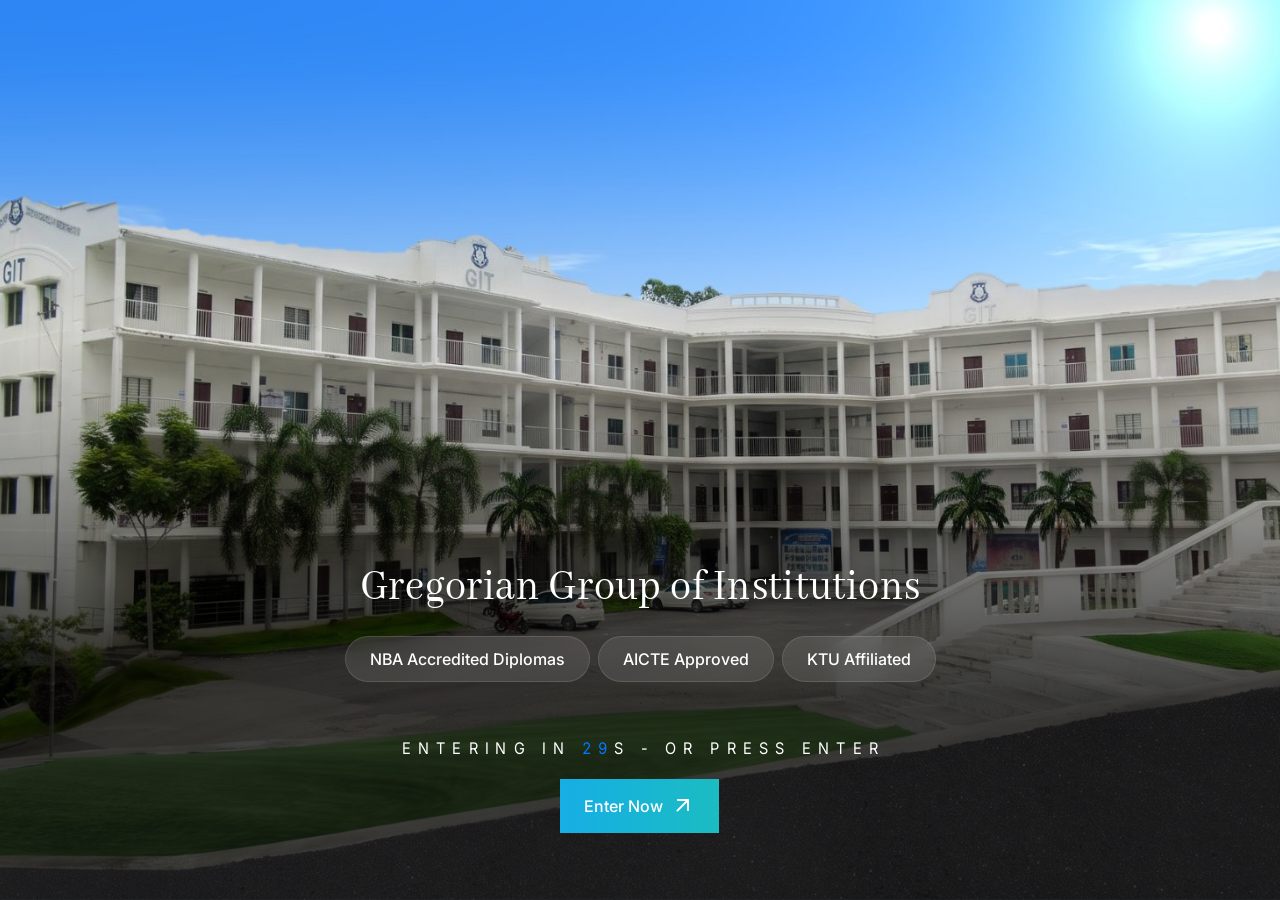
==== commit a3e6c8f6: "feat: update welcome screen video handling with immediate poster display and improved loading logic" ====
--- a/index.html
+++ b/index.html
@@ -31,6 +31,8 @@
   <!-- Inter (UI) + Abhaya Libre (welcome title, Figma 824:1469) -->
   <link href="https://fonts.googleapis.com/css2?family=Abhaya+Libre&family=Inter:wght@400;500;600;700&display=swap" rel="stylesheet">
   <link rel="stylesheet" href="css/style.css">
+  <!-- Welcome video poster = first thing on screen: fetch it straight away -->
+  <link rel="preload" as="image" href="assets/images/campus-banner.jpg" fetchpriority="high">
   <script src="js/main.js" defer></script>
   <!-- Fetch the main page in the background so entering it is quick -->
   <link rel="prefetch" href="home.html">
@@ -44,12 +46,12 @@
     <div class="welcome-screen__media" aria-hidden="true">
       <!-- Campus banner (Figma sky + campus cut-out): shows first, and stays as the fallback -->
       <!-- <img src="assets/images/campus-banner.jpg" alt="" class="welcome-screen__image" width="1920" height="1026" fetchpriority="high"> -->
-      <!-- Background video, drawn over the photo. To use one, put the file path in data-src
-           (e.g. data-src="assets/videos/welcome.mp4"); optional data-src-mobile="…" for a
-           portrait clip on phones (≤ 576px). js/main.js loads it after the page has loaded and
-           fades it in once it's playing. Empty data-src, reduced motion, data saver, a missing
-           file or blocked autoplay → the photo simply stays. -->
-      <video class="welcome-screen__video" data-welcome-video data-src="assets/videos/introduction-video.mp4" muted loop playsinline preload="none" disablepictureinpicture></video>
+      <!-- Background video. The campus banner is its poster: it shows at once and stays as the
+           fallback. Video file in data-src; optional data-src-mobile="…" for a portrait clip on
+           phones (≤ 576px). js/main.js loads it after the page has loaded and plays it. Empty
+           data-src, reduced motion, data saver, a missing file or blocked autoplay → the poster
+           simply stays. -->
+      <video class="welcome-screen__video" data-welcome-video data-src="assets/videos/introduction-video.mp4" poster="assets/images/campus-banner.jpg" muted loop playsinline preload="none" disablepictureinpicture></video>
     </div>
 
     <div class="welcome-screen__content" data-welcome-content>
--- a/css/style.css
+++ b/css/style.css
@@ -903,8 +903,9 @@
   object-position: 50% 50%;
 }
 
-/* Optional background video over the photo, under the gradient (::after); invisible
-   until it is actually playing (.is-playing, js/main.js), then fades in */
+/* Background video under the gradient (::after). Visible from the start: its poster
+   (campus banner) shows until playback begins and stays if the video can't play.
+   object-fit covers both the poster and the video frames. */
 .welcome-screen__video {
   position: absolute;
   inset: 0;
@@ -912,18 +913,6 @@
   height: 100%;
   object-fit: cover;
   object-position: 50% 50%;
-  opacity: 0;
-  transition: opacity 0.8s ease;
-}
-
-.welcome-screen__video.is-playing {
-  opacity: 1;
-}
-
-@media (prefers-reduced-motion: reduce) {
-  .welcome-screen__video {
-    transition: none;
-  }
 }
 
 /* Figma "Overlay (static gradient)" 824:1429 */
